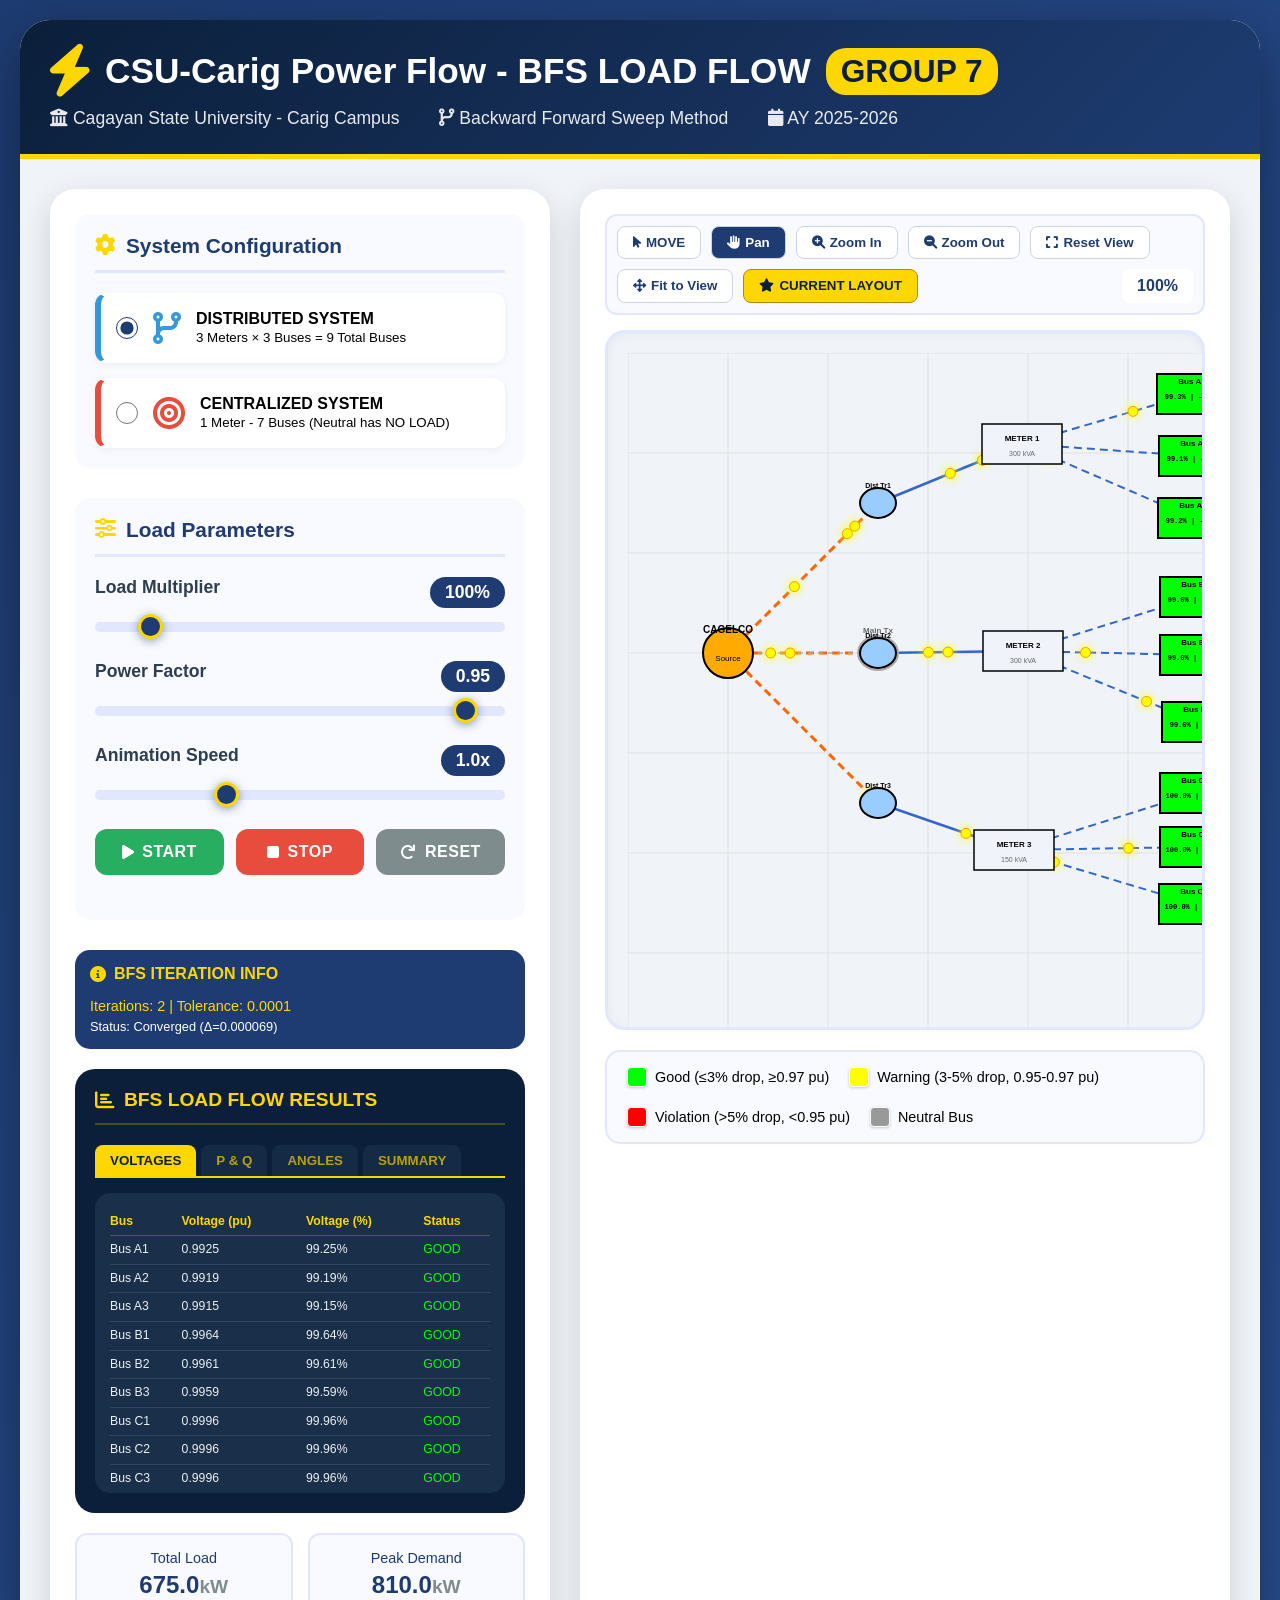
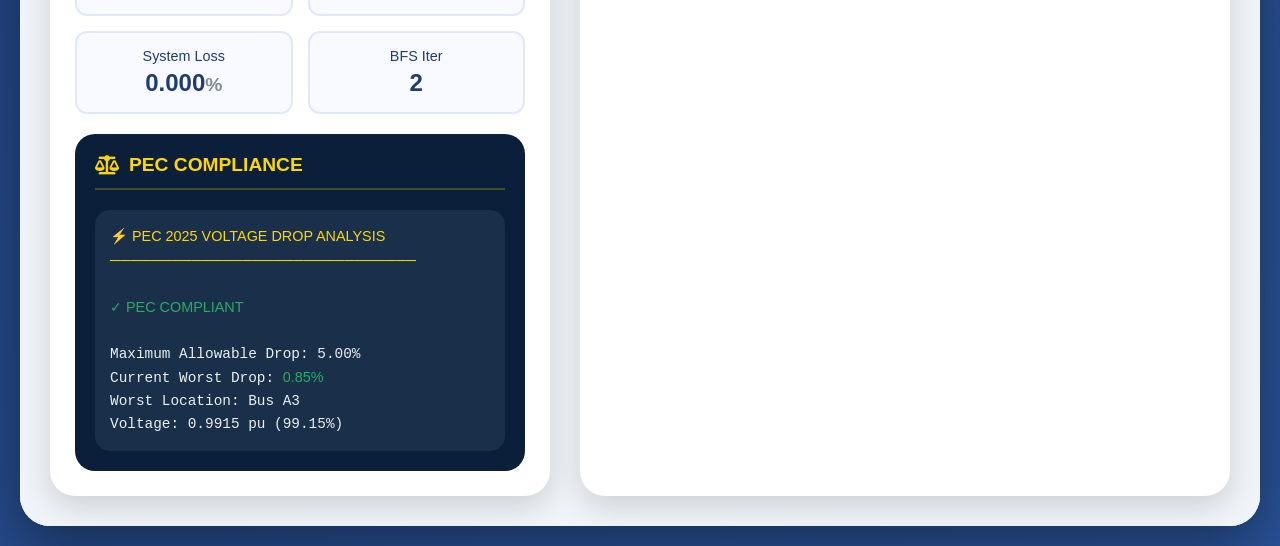
==== index.html @ 1db59799 "ssssss" ====
<!DOCTYPE html>
<html lang="en">
<head>
    <meta charset="UTF-8">
    <meta name="viewport" content="width=device-width, initial-scale=1.0">
    <title>CSU-Carig Power Flow - BFS LOAD FLOW</title>
    <style>
        * {
            margin: 0;
            padding: 0;
            box-sizing: border-box;
            font-family: 'Segoe UI', Tahoma, Geneva, Verdana, sans-serif;
        }

        body {
            background: linear-gradient(135deg, #1e3c72 0%, #2a5298 100%);
            min-height: 100vh;
            padding: 20px;
        }

        .container {
            max-width: 100%;
            margin: 0 auto;
            background: rgba(255, 255, 255, 0.98);
            border-radius: 30px;
            box-shadow: 0 20px 60px rgba(0, 0, 0, 0.4);
            overflow: hidden;
        }

        .header {
            background: linear-gradient(135deg, #0b1f3a, #1e3c72);
            color: white;
            padding: 25px 30px;
            border-bottom: 5px solid #ffd700;
        }

        .header h1 {
            font-size: 2.2em;
            margin-bottom: 10px;
            display: flex;
            align-items: center;
            gap: 15px;
        }

        .header h1 i {
            color: #ffd700;
            font-size: 1.5em;
        }

        .header .subtitle {
            font-size: 1.1em;
            opacity: 0.9;
            display: flex;
            gap: 40px;
            flex-wrap: wrap;
        }

        .badge {
            background: #ffd700;
            color: #0b1f3a;
            padding: 5px 15px;
            border-radius: 20px;
            font-weight: bold;
            font-size: 0.9em;
        }

        .main-content {
            display: flex;
            padding: 30px;
            gap: 30px;
            background: #f0f4f8;
        }

        .left-panel {
            flex: 0 0 500px;
            background: white;
            border-radius: 25px;
            box-shadow: 0 10px 30px rgba(0, 0, 0, 0.15);
            padding: 25px;
            height: fit-content;
        }

        .control-section {
            margin-bottom: 30px;
            background: #f8faff;
            border-radius: 15px;
            padding: 20px;
        }

        .control-section h3 {
            color: #1e3c72;
            margin-bottom: 20px;
            font-size: 1.3em;
            display: flex;
            align-items: center;
            gap: 10px;
            border-bottom: 3px solid #e0e7ff;
            padding-bottom: 12px;
        }

        .control-section h3 i {
            color: #ffd700;
        }

        .radio-group {
            display: flex;
            flex-direction: column;
            gap: 15px;
        }

        .radio-option {
            display: flex;
            align-items: center;
            gap: 15px;
            padding: 15px;
            background: white;
            border-radius: 12px;
            cursor: pointer;
            transition: all 0.3s;
            border: 2px solid transparent;
            box-shadow: 0 2px 8px rgba(0,0,0,0.05);
        }

        .radio-option:hover {
            transform: translateX(8px);
            box-shadow: 0 5px 15px rgba(0,0,0,0.1);
        }

        .radio-option.distributed {
            border-left: 6px solid #3498db;
        }

        .radio-option.centralized {
            border-left: 6px solid #e74c3c;
        }

        .radio-option input[type="radio"] {
            width: 22px;
            height: 22px;
            accent-color: #1e3c72;
        }

        .slider-group {
            margin-bottom: 25px;
        }

        .slider-label {
            display: flex;
            justify-content: space-between;
            margin-bottom: 10px;
            color: #2c3e50;
            font-weight: 600;
            font-size: 1.1em;
        }

        .slider {
            width: 100%;
            height: 10px;
            border-radius: 5px;
            background: #e0e7ff;
            outline: none;
            -webkit-appearance: none;
        }

        .slider::-webkit-slider-thumb {
            -webkit-appearance: none;
            width: 25px;
            height: 25px;
            border-radius: 50%;
            background: #1e3c72;
            cursor: pointer;
            box-shadow: 0 2px 10px rgba(30, 60, 114, 0.5);
            transition: all 0.2s;
            border: 3px solid #ffd700;
        }

        .slider::-webkit-slider-thumb:hover {
            transform: scale(1.2);
            background: #2a5298;
        }

        .value-badge {
            background: #1e3c72;
            color: white;
            padding: 5px 15px;
            border-radius: 25px;
            font-size: 1em;
            font-weight: bold;
        }

        .button-grid {
            display: grid;
            grid-template-columns: repeat(3, 1fr);
            gap: 12px;
            margin: 25px 0;
        }

        .btn {
            padding: 14px;
            border: none;
            border-radius: 12px;
            font-weight: 700;
            cursor: pointer;
            transition: all 0.3s;
            display: flex;
            align-items: center;
            justify-content: center;
            gap: 8px;
            font-size: 1em;
            letter-spacing: 0.5px;
        }

        .btn-start {
            background: #27ae60;
            color: white;
        }

        .btn-start:hover {
            background: #2ecc71;
            transform: translateY(-3px);
            box-shadow: 0 10px 20px rgba(39, 174, 96, 0.4);
        }

        .btn-stop {
            background: #e74c3c;
            color: white;
        }

        .btn-stop:hover {
            background: #c0392b;
            transform: translateY(-3px);
            box-shadow: 0 10px 20px rgba(231, 76, 60, 0.4);
        }

        .btn-reset {
            background: #7f8c8d;
            color: white;
        }

        .btn-reset:hover {
            background: #95a5a6;
            transform: translateY(-3px);
        }

        .config-section {
            background: #1e3c72;
            border-radius: 15px;
            padding: 15px;
            margin-top: 20px;
            color: white;
        }

        .config-section h4 {
            color: #ffd700;
            margin-bottom: 15px;
            display: flex;
            align-items: center;
            gap: 8px;
        }

        .config-buttons {
            display: grid;
            grid-template-columns: 1fr 1fr;
            gap: 10px;
            margin-bottom: 15px;
        }

        .config-btn {
            background: #2a5298;
            color: white;
            border: none;
            padding: 10px;
            border-radius: 8px;
            cursor: pointer;
            font-weight: 600;
            transition: all 0.2s;
            border: 1px solid #ffd700;
        }

        .config-btn:hover {
            background: #ffd700;
            color: #1e3c72;
        }

        .config-export {
            background: #0b1f3a;
            border-radius: 8px;
            padding: 12px;
            margin-top: 10px;
        }

        .config-export textarea {
            width: 100%;
            height: 120px;
            background: #1a2f4a;
            color: #ffd700;
            border: 1px solid #ffd700;
            border-radius: 5px;
            padding: 10px;
            font-family: monospace;
            font-size: 12px;
            resize: vertical;
            margin-bottom: 10px;
        }

        .canvas-toolbar {
            display: flex;
            gap: 10px;
            margin-bottom: 15px;
            padding: 10px;
            background: #f8faff;
            border-radius: 12px;
            border: 2px solid #e0e7ff;
            flex-wrap: wrap;
        }

        .canvas-btn {
            padding: 8px 15px;
            border: none;
            border-radius: 8px;
            background: white;
            color: #1e3c72;
            font-weight: 600;
            cursor: pointer;
            transition: all 0.2s;
            border: 1px solid #cbd5e0;
            display: flex;
            align-items: center;
            gap: 5px;
        }

        .canvas-btn:hover {
            background: #1e3c72;
            color: white;
        }

        .canvas-btn.active {
            background: #1e3c72;
            color: white;
        }

        .canvas-btn.special {
            background: #ffd700;
            color: #0b1f3a;
            border-color: #b8860b;
        }

        .canvas-btn.special:hover {
            background: #ffed4a;
        }

        .zoom-level {
            margin-left: auto;
            padding: 8px 15px;
            background: white;
            border-radius: 8px;
            font-weight: 600;
            color: #1e3c72;
        }

        .data-panel {
            background: #0b1f3a;
            border-radius: 20px;
            padding: 20px;
            color: #ecf0f1;
            margin-top: 20px;
        }

        .data-panel h4 {
            color: #ffd700;
            margin-bottom: 20px;
            font-size: 1.2em;
            display: flex;
            align-items: center;
            gap: 10px;
            border-bottom: 2px solid #ffd70040;
            padding-bottom: 12px;
        }

        .data-content {
            font-family: 'Courier New', monospace;
            font-size: 0.9em;
            line-height: 1.6;
            background: #1a2f4a;
            padding: 15px;
            border-radius: 15px;
            max-height: 300px;
            overflow-y: auto;
        }

        .data-content::-webkit-scrollbar {
            width: 8px;
        }

        .data-content::-webkit-scrollbar-track {
            background: #1a2f4a;
        }

        .data-content::-webkit-scrollbar-thumb {
            background: #ffd700;
            border-radius: 4px;
        }

        .load-flow-table {
            width: 100%;
            border-collapse: collapse;
            font-size: 0.85em;
        }

        .load-flow-table th {
            color: #ffd700;
            text-align: left;
            padding: 4px 0;
            border-bottom: 1px solid #ffd70040;
        }

        .load-flow-table td {
            padding: 4px 0;
            border-bottom: 1px solid #334466;
        }

        .load-flow-table tr:last-child td {
            border-bottom: none;
        }

        .good { color: #00ff00; }
        .warning { color: #ffff00; }
        .violation { color: #ff0000; }
        .neutral { color: #999999; }

        .metrics-grid {
            display: grid;
            grid-template-columns: repeat(2, 1fr);
            gap: 15px;
            margin: 20px 0;
        }

        .metric-card {
            background: #f8faff;
            border-radius: 12px;
            padding: 15px;
            text-align: center;
            border: 2px solid #e0e7ff;
        }

        .metric-card .label {
            color: #1e3c72;
            font-size: 0.9em;
            margin-bottom: 5px;
        }

        .metric-card .value {
            font-size: 1.5em;
            font-weight: bold;
            color: #1e3c72;
        }

        .metric-card .unit {
            font-size: 0.8em;
            color: #7f8c8d;
        }

        .right-panel {
            flex: 1;
            min-width: 0;
            background: white;
            border-radius: 25px;
            box-shadow: 0 10px 30px rgba(0, 0, 0, 0.15);
            padding: 25px;
            display: flex;
            flex-direction: column;
        }

        .canvas-container {
            background: #f0f4f8;
            border-radius: 20px;
            padding: 20px;
            position: relative;
            overflow: auto;
            height: 700px;
            width: 100%;
            border: 3px solid #e0e7ff;
            box-shadow: inset 0 2px 10px rgba(0,0,0,0.05);
            cursor: grab;
        }

        .canvas-container:active {
            cursor: grabbing;
        }

        #powerCanvas {
            display: block;
            background: #f0f4f8;
            width: 2500px;
            height: 1800px;
            max-width: none;
            transform-origin: 0 0;
        }

        .legend {
            display: flex;
            gap: 20px;
            margin-top: 20px;
            padding: 15px 20px;
            background: #f8faff;
            border-radius: 15px;
            flex-wrap: wrap;
            border: 2px solid #e0e7ff;
            font-size: 0.9em;
        }

        .legend-item {
            display: flex;
            align-items: center;
            gap: 8px;
        }

        .color-box {
            width: 20px;
            height: 20px;
            border-radius: 4px;
            border: 1px solid white;
            box-shadow: 0 1px 3px rgba(0,0,0,0.2);
        }

        .color-box.green { background: #00ff00; }
        .color-box.yellow { background: #ffff00; }
        .color-box.orange { background: #ff8000; }
        .color-box.red { background: #ff0000; }
        .color-box.gray { background: #999999; }

        .tab-container {
            display: flex;
            gap: 5px;
            margin-bottom: 15px;
            border-bottom: 2px solid #ffd700;
        }

        .tab {
            padding: 8px 15px;
            background: #1a2f4a;
            color: #ffd700;
            border: none;
            border-radius: 8px 8px 0 0;
            cursor: pointer;
            font-weight: 600;
            opacity: 0.7;
        }

        .tab.active {
            opacity: 1;
            background: #ffd700;
            color: #0b1f3a;
        }

        .tab-content {
            display: none;
        }

        .tab-content.active {
            display: block;
        }
    </style>
    <link rel="stylesheet" href="https://cdnjs.cloudflare.com/ajax/libs/font-awesome/6.0.0/css/all.min.css">
</head>
<body>
    <div class="container">
        <div class="header">
            <h1>
                <i class="fas fa-bolt"></i>
                CSU-Carig Power Flow - BFS LOAD FLOW
                <span class="badge">GROUP 7</span>
            </h1>
            <div class="subtitle">
                <span><i class="fas fa-university"></i> Cagayan State University - Carig Campus</span>
                <span><i class="fas fa-code-branch"></i> Backward Forward Sweep Method</span>
                <span><i class="fas fa-calendar"></i> AY 2025-2026</span>
            </div>
        </div>

        <div class="main-content">
            <!-- Left Panel -->
            <div class="left-panel">
                <div class="control-section">
                    <h3><i class="fas fa-cog"></i> System Configuration</h3>
                    <div class="radio-group">
                        <label class="radio-option distributed">
                            <input type="radio" name="system" value="distributed" checked onchange="changeSystem('distributed')">
                            <i class="fas fa-code-branch fa-2x" style="color: #3498db;"></i>
                            <div>
                                <strong>DISTRIBUTED SYSTEM</strong><br>
                                <small>3 Meters × 3 Buses = 9 Total Buses</small>
                            </div>
                        </label>
                        <label class="radio-option centralized">
                            <input type="radio" name="system" value="centralized" onchange="changeSystem('centralized')">
                            <i class="fas fa-bullseye fa-2x" style="color: #e74c3c;"></i>
                            <div>
                                <strong>CENTRALIZED SYSTEM</strong><br>
                                <small>1 Meter - 7 Buses (Neutral has NO LOAD)</small>
                            </div>
                        </label>
                    </div>
                </div>

                <div class="control-section">
                    <h3><i class="fas fa-sliders-h"></i> Load Parameters</h3>
                    
                    <div class="slider-group">
                        <div class="slider-label">
                            <span>Load Multiplier</span>
                            <span class="value-badge" id="loadValue">100%</span>
                        </div>
                        <input type="range" class="slider" id="loadSlider" min="0.5" max="5.0" step="0.1" value="1.0" oninput="updateLoad(this.value)">
                    </div>

                    <div class="slider-group">
                        <div class="slider-label">
                            <span>Power Factor</span>
                            <span class="value-badge" id="pfValue">0.95</span>
                        </div>
                        <input type="range" class="slider" id="pfSlider" min="0.3" max="1.0" step="0.01" value="0.95" oninput="updatePF(this.value)">
                    </div>

                    <div class="slider-group">
                        <div class="slider-label">
                            <span>Animation Speed</span>
                            <span class="value-badge" id="speedValue">1.0x</span>
                        </div>
                        <input type="range" class="slider" id="speedSlider" min="0.1" max="3.0" step="0.1" value="1.0" oninput="updateSpeed(this.value)">
                    </div>

                    <div class="button-grid">
                        <button class="btn btn-start" onclick="startAnimation()">
                            <i class="fas fa-play"></i> START
                        </button>
                        <button class="btn btn-stop" onclick="stopAnimation()">
                            <i class="fas fa-stop"></i> STOP
                        </button>
                        <button class="btn btn-reset" onclick="resetSimulation()">
                            <i class="fas fa-redo"></i> RESET
                        </button>
                    </div>
                </div>

                <!-- BFS Info Panel -->
                <div class="config-section">
                    <h4><i class="fas fa-info-circle"></i> BFS ITERATION INFO</h4>
                    <div id="bfsInfo" style="font-size: 0.9em; color: #ffd700;">
                        Iterations: 0 | Tolerance: 0.0001
                    </div>
                    <div id="bfsStatus" style="margin-top: 5px; font-size: 0.8em;">
                        Status: Ready
                    </div>
                </div>

                <!-- Load Flow Results Tabs -->
                <div class="data-panel">
                    <h4><i class="fas fa-chart-bar"></i> BFS LOAD FLOW RESULTS</h4>
                    
                    <div class="tab-container">
                        <button class="tab active" onclick="switchTab('voltages')">VOLTAGES</button>
                        <button class="tab" onclick="switchTab('power')">P & Q</button>
                        <button class="tab" onclick="switchTab('angles')">ANGLES</button>
                        <button class="tab" onclick="switchTab('summary')">SUMMARY</button>
                    </div>
                    
                    <div id="voltages-tab" class="tab-content active">
                        <div class="data-content" id="voltageDisplay">
                            Computing voltages...
                        </div>
                    </div>
                    
                    <div id="power-tab" class="tab-content">
                        <div class="data-content" id="powerDisplay">
                            Computing power flow...
                        </div>
                    </div>
                    
                    <div id="angles-tab" class="tab-content">
                        <div class="data-content" id="angleDisplay">
                            Computing voltage angles...
                        </div>
                    </div>
                    
                    <div id="summary-tab" class="tab-content">
                        <div class="data-content" id="summaryDisplay">
                            Computing summary...
                        </div>
                    </div>
                </div>

                <!-- System Metrics -->
                <div class="metrics-grid" id="loadMetrics">
                    <!-- Populated by JavaScript -->
                </div>

                <!-- PEC Compliance -->
                <div class="data-panel">
                    <h4><i class="fas fa-balance-scale"></i> PEC COMPLIANCE</h4>
                    <div class="data-content" id="complianceDisplay">
                        Calculating compliance...
                    </div>
                </div>
            </div>

            <!-- Right Panel -->
            <div class="right-panel">
                <div class="canvas-toolbar">
                    <button class="canvas-btn" onclick="setMode('select')" id="modeSelect">
                        <i class="fas fa-mouse-pointer"></i> MOVE
                    </button>
                    <button class="canvas-btn" onclick="setMode('pan')" id="modePan">
                        <i class="fas fa-hand-paper"></i> Pan
                    </button>
                    <button class="canvas-btn" onclick="zoomIn()">
                        <i class="fas fa-search-plus"></i> Zoom In
                    </button>
                    <button class="canvas-btn" onclick="zoomOut()">
                        <i class="fas fa-search-minus"></i> Zoom Out
                    </button>
                    <button class="canvas-btn" onclick="resetView()">
                        <i class="fas fa-expand"></i> Reset View
                    </button>
                    <button class="canvas-btn" onclick="fitToView()">
                        <i class="fas fa-arrows-alt"></i> Fit to View
                    </button>
                    <button class="canvas-btn special" onclick="loadYourLayout()">
                        <i class="fas fa-star"></i> CURRENT LAYOUT
                    </button>
                    <span class="zoom-level" id="zoomLevel">100%</span>
                </div>
                <div class="canvas-container" id="canvasContainer">
                    <canvas id="powerCanvas" width="2500" height="1800"></canvas>
                </div>

                <!-- Legend -->
                <div class="legend">
                    <div class="legend-item"><div class="color-box green"></div><span>Good (≤3% drop, ≥0.97 pu)</span></div>
                    <div class="legend-item"><div class="color-box yellow"></div><span>Warning (3-5% drop, 0.95-0.97 pu)</span></div>
                    <div class="legend-item"><div class="color-box red"></div><span>Violation (>5% drop, <0.95 pu)</span></div>
                    <div class="legend-item"><div class="color-box gray"></div><span>Neutral Bus</span></div>
                </div>
            </div>
        </div>
    </div>

    <script>
        // System state
        let systemType = 'distributed';
        let animationRunning = true;
        let loadMultiplier = 1.0;
        let powerFactor = 0.95;
        let animationSpeed = 1.0;
        let animationFrame;
        
        const transformerPF = 0.9;
        const Vbase = 230; // nominal voltage in volts
        const Sbase = 25000; // 25kVA base
        const BFS_TOLERANCE = 0.0001;
        const BFS_MAX_ITER = 50;

        // Bus names
        const distBusNames = ["Bus A1", "Bus A2", "Bus A3", "Bus B1", "Bus B2", "Bus B3", "Bus C1", "Bus C2", "Bus C3"];
        const centBusNames = ["Bus 1", "Bus 2", "Bus 3", "Bus 4", "Bus 5", "Bus 6", "Bus 7 (NEUTRAL)"];

        // Bus kVA ratings
        const distBuses = [
            { name: "Bus A1", kva: 100 }, { name: "Bus A2", kva: 100 }, { name: "Bus A3", kva: 100 },
            { name: "Bus B1", kva: 100 }, { name: "Bus B2", kva: 100 }, { name: "Bus B3", kva: 100 },
            { name: "Bus C1", kva: 50 }, { name: "Bus C2", kva: 50 }, { name: "Bus C3", kva: 50 }
        ];

        const centBuses = [
            { name: "Bus 1", kva: 150 }, { name: "Bus 2", kva: 150 }, { name: "Bus 3", kva: 150 },
            { name: "Bus 4", kva: 100 }, { name: "Bus 5", kva: 100 }, { name: "Bus 6", kva: 50 },
            { name: "Bus 7 (Neutral)", kva: 0 }
        ];

        let Pbase = [];
        let Qbase = [];

        // Line impedance data
        const lineData = {
            distributed: {
                meter1: { r: 0.0114, x: 0.0473 },
                meter2: { r: 0.0055, x: 0.0226 },
                meter3: { r: 0.0011, x: 0.0046 }
            },
            centralized: {
                main: { r: 0.0158, x: 0.0656 }
            }
        };

        // Load flow results storage
        let loadFlowResults = {
            voltages: [],
            angles: [],
            P: [],
            Q: [],
            branchP: [],
            branchQ: [],
            branchCurrents: [],
            branchLossesP: [],
            branchLossesQ: [],
            totalP: 0,
            totalQ: 0,
            totalPLoss: 0,
            totalQLoss: 0,
            iterations: 0,
            maxDeviation: 0
        };

        // Network topology storage
        let networkBranches = [];
        let nodeChildren = {};

        function updatePbase() {
            if (systemType === 'distributed') {
                Pbase = distBuses.map(bus => bus.kva * transformerPF);
                Qbase = distBuses.map(bus => bus.kva * Math.sqrt(1 - transformerPF * transformerPF));
            } else {
                Pbase = centBuses.map(bus => bus.kva * transformerPF);
                Qbase = centBuses.map(bus => bus.kva * Math.sqrt(1 - transformerPF * transformerPF));
            }
        }
        updatePbase();

        // Fixed positions
        const sourcePos = { x: 100, y: 300 };
        const mainTxPos = { x: 250, y: 300 };

        // Layout positions
        const yourDistBusPositions = [
            { x: 564, y: 41 }, { x: 565, y: 165 }, { x: 566, y: 103 },
            { x: 567, y: 244 }, { x: 567, y: 302 }, { x: 569, y: 369 },
            { x: 567, y: 440 }, { x: 567, y: 494 }, { x: 566, y: 551 }
        ];

        const yourDistMeterPos = {
            'METER 1 (300 kVA)': { x: 394, y: 91 },
            'METER 2 (300 kVA)': { x: 395, y: 298 },
            'METER 3 (150 kVA)': { x: 386, y: 497 }
        };

        const yourDistTxPos = [
            { x: 250, y: 150 }, { x: 250, y: 300 }, { x: 250, y: 450 }
        ];

        const yourCentBusPositions = [
            { x: 606, y: 113 }, { x: 604, y: 173 }, { x: 601, y: 237 },
            { x: 601, y: 298 }, { x: 601, y: 365 }, { x: 606, y: 433 },
            { x: 606, y: 501 }
        ];

        const yourCentMeterPos = {
            'Catgelo 1 → (Met) 750 kVA': { x: 374, y: 296 }
        };

        // Variables
        let busPositions = [];
        let meterPos = {};
        let distTxPos = [];
        let particles = [];
        let busVoltages = [];

        // Canvas interaction variables
        let scale = 1.0;
        let offsetX = 0;
        let offsetY = 0;
        let isDragging = false;
        let lastX, lastY;
        let mode = 'pan';
        let selectedElement = null;
        let selectedType = null;
        let selectedIndex = null;
        let selectedName = null;
        let dragOffsetX, dragOffsetY;

        // ===========================================
        // NETWORK TOPOLOGY FUNCTIONS
        // ===========================================
        function buildNetworkTopology() {
            const branches = [];
            const children = {};
            
            if (systemType === 'distributed') {
                // Source node (0) to meters (1,2,3)
                branches.push({ from: 0, to: 1, r: lineData.distributed.meter1.r, x: lineData.distributed.meter1.x, name: 'Src-M1' });
                branches.push({ from: 0, to: 2, r: lineData.distributed.meter2.r, x: lineData.distributed.meter2.x, name: 'Src-M2' });
                branches.push({ from: 0, to: 3, r: lineData.distributed.meter3.r, x: lineData.distributed.meter3.x, name: 'Src-M3' });
                
                // Meter 1 to its buses (4,5,6) - Bus A1, A2, A3
                branches.push({ from: 1, to: 4, r: lineData.distributed.meter1.r * 0.5, x: lineData.distributed.meter1.x * 0.5, name: 'M1-A1' });
                branches.push({ from: 1, to: 5, r: lineData.distributed.meter1.r * 0.8, x: lineData.distributed.meter1.x * 0.8, name: 'M1-A2' });
                branches.push({ from: 1, to: 6, r: lineData.distributed.meter1.r * 1.0, x: lineData.distributed.meter1.x * 1.0, name: 'M1-A3' });
                
                // Meter 2 to its buses (7,8,9) - Bus B1, B2, B3
                branches.push({ from: 2, to: 7, r: lineData.distributed.meter2.r * 0.5, x: lineData.distributed.meter2.x * 0.5, name: 'M2-B1' });
                branches.push({ from: 2, to: 8, r: lineData.distributed.meter2.r * 0.8, x: lineData.distributed.meter2.x * 0.8, name: 'M2-B2' });
                branches.push({ from: 2, to: 9, r: lineData.distributed.meter2.r * 1.0, x: lineData.distributed.meter2.x * 1.0, name: 'M2-B3' });
                
                // Meter 3 to its buses (10,11,12) - Bus C1, C2, C3
                branches.push({ from: 3, to: 10, r: lineData.distributed.meter3.r * 0.5, x: lineData.distributed.meter3.x * 0.5, name: 'M3-C1' });
                branches.push({ from: 3, to: 11, r: lineData.distributed.meter3.r * 0.8, x: lineData.distributed.meter3.x * 0.8, name: 'M3-C2' });
                branches.push({ from: 3, to: 12, r: lineData.distributed.meter3.r * 1.0, x: lineData.distributed.meter3.x * 1.0, name: 'M3-C3' });
                
                // Build children map
                branches.forEach(b => {
                    if (!children[b.from]) children[b.from] = [];
                    children[b.from].push(b);
                });
                
            } else {
                // CENTRALIZED - radial line from source (0) to bus 1 to bus 2 ... to bus 6
                // Bus indices: 0=source, 1=Bus1, 2=Bus2, 3=Bus3, 4=Bus4, 5=Bus5, 6=Bus6, 7=Neutral
                branches.push({ from: 0, to: 1, r: lineData.centralized.main.r * 0.2, x: lineData.centralized.main.x * 0.2, name: 'Src-Bus1' });
                branches.push({ from: 1, to: 2, r: lineData.centralized.main.r * 0.2, x: lineData.centralized.main.x * 0.2, name: 'Bus1-Bus2' });
                branches.push({ from: 2, to: 3, r: lineData.centralized.main.r * 0.2, x: lineData.centralized.main.x * 0.2, name: 'Bus2-Bus3' });
                branches.push({ from: 3, to: 4, r: lineData.centralized.main.r * 0.15, x: lineData.centralized.main.x * 0.15, name: 'Bus3-Bus4' });
                branches.push({ from: 4, to: 5, r: lineData.centralized.main.r * 0.15, x: lineData.centralized.main.x * 0.15, name: 'Bus4-Bus5' });
                branches.push({ from: 5, to: 6, r: lineData.centralized.main.r * 0.1, x: lineData.centralized.main.x * 0.1, name: 'Bus5-Bus6' });
                
                // Neutral bus (no load, just for display)
                branches.push({ from: 0, to: 7, r: 0.001, x: 0.001, name: 'Src-Neutral' });
                
                // Build children map
                branches.forEach(b => {
                    if (!children[b.from]) children[b.from] = [];
                    children[b.from].push(b);
                });
            }
            
            return { branches, children };
        }

        // ===========================================
        // BACKWARD FORWARD SWEEP METHOD
        // Based on paper: ICAET2017124
        // ===========================================
      function backwardForwardSweep() {
    
    
    const topology = buildNetworkTopology();
    networkBranches = topology.branches;
    nodeChildren = topology.children;
    
    const busCount = systemType === 'distributed' ? 13 : 8;
    const loadBusCount = systemType === 'distributed' ? 9 : 7;
    
    // FIX 1: Better initial voltages
    let V = new Array(busCount).fill(1.0);
    let V_prev = [...V];
    let I = new Array(networkBranches.length).fill(0);
    let P_loss = new Array(networkBranches.length).fill(0);
    let Q_loss = new Array(networkBranches.length).fill(0);
    
    let iteration = 0;
    let maxDeviation = 1.0;
    
    while (maxDeviation > BFS_TOLERANCE && iteration < BFS_MAX_ITER) {
        iteration++;
        
        // Calculate load currents
        const loadCurrents = new Array(busCount).fill(0);
        
        for (let i = 0; i < busCount; i++) {
            let isLoadBus = false;
            let loadIndex = -1;
            
            if (systemType === 'distributed') {
                if (i >= 4 && i <= 12) {
                    isLoadBus = true;
                    loadIndex = i - 4;
                }
            } else {
                if (i >= 1 && i <= 6) {
                    isLoadBus = true;
                    loadIndex = i - 1;
                }
            }
            
            if (isLoadBus && loadIndex !== -1) {
                const P = Pbase[loadIndex] * loadMultiplier;
                const Q = Qbase[loadIndex] * loadMultiplier * (powerFactor / 0.95);
                
                // FIX 2: Current calculation with voltage
                const S_mag = Math.sqrt(P*P + Q*Q) / 1000; // Convert to MVA
                loadCurrents[i] = S_mag / V[i]; // Current in per unit
            }
        }
        
        // BACKWARD SWEEP
        for (let j = 0; j < networkBranches.length; j++) {
            const branch = networkBranches[j];
            I[j] = loadCurrents[branch.to];
        }
        
        const visited = new Array(busCount).fill(false);
        
        function backwardSweep(node) {
            if (visited[node]) return 0;
            visited[node] = true;
            
            let totalCurrent = loadCurrents[node];
            
            if (nodeChildren[node]) {
                for (let childBranch of nodeChildren[node]) {
                    const childIndex = networkBranches.indexOf(childBranch);
                    if (childIndex !== -1) {
                        const childCurrent = backwardSweep(childBranch.to);
                        I[childIndex] = childCurrent;
                        totalCurrent += childCurrent;
                    }
                }
            }
            
            return totalCurrent;
        }
        
        visited.fill(false);
        if (nodeChildren[0]) {
            for (let childBranch of nodeChildren[0]) {
                const childIndex = networkBranches.indexOf(childBranch);
                if (childIndex !== -1) {
                    I[childIndex] = backwardSweep(childBranch.to);
                }
            }
        }
        
        // FORWARD SWEEP - FIXED SCALING
        V[0] = 1.0;
        
        const queue = [0];
        const forwardVisited = new Array(busCount).fill(false);
        forwardVisited[0] = true;
        
        while (queue.length > 0) {
            const currentNode = queue.shift();
            
            if (nodeChildren[currentNode]) {
                for (let childBranch of nodeChildren[currentNode]) {
                    const childNode = childBranch.to;
                    if (!forwardVisited[childNode]) {
                        const branchIndex = networkBranches.indexOf(childBranch);
                        if (branchIndex !== -1) {
                            // FIX 3: Correct voltage drop formula
                            const Z_mag = Math.sqrt(childBranch.r*childBranch.r + childBranch.x*childBranch.x);
                            // ΔV = I * Z (in per unit)
                            const voltageDrop = I[branchIndex] * Z_mag / Vbase * 100; // Scale correctly
                            V[childNode] = V[currentNode] - voltageDrop;
                            
                            // FIX 4: Correct loss calculation (in kW)
                            P_loss[branchIndex] = I[branchIndex] * I[branchIndex] * childBranch.r * Vbase / 1000;
                            Q_loss[branchIndex] = I[branchIndex] * I[branchIndex] * childBranch.x * Vbase / 1000;
                        }
                        
                        forwardVisited[childNode] = true;
                        queue.push(childNode);
                    }
                }
            }
        }
        
        // Check convergence
        maxDeviation = 0;
        for (let i = 0; i < busCount; i++) {
            const deviation = Math.abs(V[i] - V_prev[i]);
            if (deviation > maxDeviation) maxDeviation = deviation;
        }
        
        V_prev = [...V];
        
        if (iteration % 10 === 0) {
            console.log(`BFS Iter ${iteration}: Max deviation = ${maxDeviation.toFixed(6)}`);
        }
    }
    
    // AFTER CONVERGENCE - Update BFS Info Panel

    
    // UPDATE THE DISPLAY PANEL
    document.getElementById('bfsInfo').innerHTML = `Iterations: ${iteration} | Tolerance: ${BFS_TOLERANCE}`;
    document.getElementById('bfsStatus').innerHTML = `Status: Converged (Δ=${maxDeviation.toFixed(6)})`;

    
    // Prepare results
    const results = {
        voltages: [],
        angles: [],
        P: [],
        Q: [],
        branchP: [],
        branchQ: [],
        branchCurrents: I,
        branchLossesP: P_loss,
        branchLossesQ: Q_loss,
        totalP: 0,
        totalQ: 0,
        totalPLoss: 0,
        totalQLoss: 0,
        iterations: iteration,
        maxDeviation: maxDeviation
    };
    
    if (systemType === 'distributed') {
    for (let i = 0; i < 9; i++) {
        const busIdx = i + 4;
        // REMOVED CLAMPING - using actual BFS voltage
        results.voltages[i] = V[busIdx];
        
        const drop = 1.0 - results.voltages[i];
        results.angles[i] = -drop * 20;
        
        results.P[i] = Pbase[i] * loadMultiplier;
        results.Q[i] = Qbase[i] * loadMultiplier * (powerFactor / 0.95);
        
        results.totalP += results.P[i];
        results.totalQ += results.Q[i];
    }
} else {
    for (let i = 0; i < 6; i++) {
        const busIdx = i + 1;
        // REMOVED CLAMPING - using actual BFS voltage
        results.voltages[i] = V[busIdx];
        
        const drop = 1.0 - results.voltages[i];
        results.angles[i] = -drop * 30;
        
        results.P[i] = Pbase[i] * loadMultiplier;
        results.Q[i] = Qbase[i] * loadMultiplier * (powerFactor / 0.95);
        
        results.totalP += results.P[i];
        results.totalQ += results.Q[i];
    }
    results.voltages[6] = 0.01;
    results.angles[6] = 0;
    results.P[6] = 0;
    results.Q[6] = 0;
}
    
    // Sum losses
    for (let j = 0; j < networkBranches.length; j++) {
        results.totalPLoss += P_loss[j];
        results.totalQLoss += Q_loss[j];
    }
    
    return results;
}


        // Update all displays with load flow results
        function updateAllDisplays() {
            loadFlowResults = backwardForwardSweep();
            busVoltages = loadFlowResults.voltages;
            
            updateVoltageDisplay();
            updatePowerDisplay();
            updateAngleDisplay();
            updateSummaryDisplay();
            updateLoadMetrics();
            updateComplianceDisplay();
        }

        function updateVoltageDisplay() {
            const currentBusNames = systemType === 'distributed' ? distBusNames : centBusNames;
            let html = '<table class="load-flow-table">';
            html += '<tr><th>Bus</th><th>Voltage (pu)</th><th>Voltage (%)</th><th>Status</th></tr>';
            
            for (let i = 0; i < loadFlowResults.voltages.length; i++) {
                const v = loadFlowResults.voltages[i];
                const percent = (v * 100).toFixed(2);
                let status, statusClass;
                
                if (systemType === 'centralized' && i === 6) {
                    status = 'NEUTRAL';
                    statusClass = 'neutral';
                } else {
                    if (v >= 0.97) { status = 'GOOD'; statusClass = 'good'; }
                    else if (v >= 0.95) { status = 'WARNING'; statusClass = 'warning'; }
                    else { status = 'VIOLATION'; statusClass = 'violation'; }
                }
                
                html += `<tr>`;
                html += `<td>${currentBusNames[i]}</td>`;
                html += `<td>${v.toFixed(4)}</td>`;
                html += `<td>${percent}%</td>`;
                html += `<td class="${statusClass}">${status}</td>`;
                html += `</tr>`;
            }
            
            html += '</table>';
            document.getElementById('voltageDisplay').innerHTML = html;
        }

        function updatePowerDisplay() {
            const currentBusNames = systemType === 'distributed' ? distBusNames : centBusNames;
            let html = '<table class="load-flow-table">';
            html += '<tr><th>Bus</th><th>P (kW)</th><th>Q (kVAR)</th><th>S (kVA)</th><th>PF</th></tr>';
            
            for (let i = 0; i < loadFlowResults.P.length; i++) {
                if (systemType === 'centralized' && i === 6) {
                    html += `<tr><td>${currentBusNames[i]}</td><td colspan="4" class="neutral">NO LOAD</td></tr>`;
                } else {
                    const P = loadFlowResults.P[i].toFixed(2);
                    const Q = loadFlowResults.Q[i].toFixed(2);
                    const S = Math.sqrt(loadFlowResults.P[i]**2 + loadFlowResults.Q[i]**2).toFixed(2);
                    const PF = (loadFlowResults.P[i] / Math.sqrt(loadFlowResults.P[i]**2 + loadFlowResults.Q[i]**2)).toFixed(3);
                    
                    html += `<tr>`;
                    html += `<td>${currentBusNames[i]}</td>`;
                    html += `<td>${P}</td>`;
                    html += `<td>${Q}</td>`;
                    html += `<td>${S}</td>`;
                    html += `<td>${PF}</td>`;
                    html += `</tr>`;
                }
            }
            
            html += '</table>';
            
            // Add branch flows
            html += '<br><span style="color: #ffd700;">BRANCH LOSSES:</span><br>';
            html += '<table class="load-flow-table">';
            html += '<tr><th>Branch</th><th>P Loss (kW)</th><th>Q Loss (kVAR)</th></tr>';
            
            // Show only first few branches to avoid clutter
            const maxBranches = Math.min(6, loadFlowResults.branchLossesP.length);
            for (let j = 0; j < maxBranches; j++) {
                if (loadFlowResults.branchLossesP[j] > 0.0001) {
                    html += `<tr>`;
                    html += `<td>Branch ${j+1}</td>`;
                    html += `<td>${(loadFlowResults.branchLossesP[j] * 1000).toFixed(2)}</td>`;
                    html += `<td>${(loadFlowResults.branchLossesQ[j] * 1000).toFixed(2)}</td>`;
                    html += `</tr>`;
                }
            }
            
            html += '</table>';
            
            document.getElementById('powerDisplay').innerHTML = html;
        }

        function updateAngleDisplay() {
            const currentBusNames = systemType === 'distributed' ? distBusNames : centBusNames;
            let html = '<table class="load-flow-table">';
            html += '<tr><th>Bus</th><th>Voltage Angle (°)</th><th>Relative to Source</th></tr>';
            
            for (let i = 0; i < loadFlowResults.angles.length; i++) {
                if (systemType === 'centralized' && i === 6) {
                    html += `<tr><td>${currentBusNames[i]}</td><td colspan="2" class="neutral">NEUTRAL</td></tr>`;
                } else {
                    const angle = loadFlowResults.angles[i].toFixed(2);
                    const absAngle = Math.abs(angle);
                    let indicator = '→';
                    if (angle < 0) indicator = '↘︎';
                    
                    html += `<tr>`;
                    html += `<td>${currentBusNames[i]}</td>`;
                    html += `<td>${angle}°</td>`;
                    html += `<td>${indicator} Lagging by ${absAngle}°</td>`;
                    html += `</tr>`;
                }
            }
            
            html += '</table>';
            
            // Add explanation
            html += '<br><span style="color: #ffd700;">Note:</span> Negative angles indicate lagging power factor (inductive loads)';
            
            document.getElementById('angleDisplay').innerHTML = html;
        }

        function updateSummaryDisplay() {
            const totalP = loadFlowResults.totalP.toFixed(2);
            const totalQ = loadFlowResults.totalQ.toFixed(2);
            const totalS = Math.sqrt(loadFlowResults.totalP**2 + loadFlowResults.totalQ**2).toFixed(2);
            const totalLossP = (loadFlowResults.totalPLoss * 1000).toFixed(2);
            const avgPF = (loadFlowResults.totalP / Math.sqrt(loadFlowResults.totalP**2 + loadFlowResults.totalQ**2)).toFixed(3);
            
            const voltages = loadFlowResults.voltages;
            const minV = Math.min(...voltages.filter((_, i) => !(systemType === 'centralized' && i === 6)));
            const maxV = Math.max(...voltages.filter((_, i) => !(systemType === 'centralized' && i === 6)));
            const avgV = (voltages.reduce((a, b) => a + b, 0) / 
                (systemType === 'centralized' ? 6 : 9)).toFixed(4);
            
            let html = `
                <span style="color: #ffd700;">📊 BFS LOAD FLOW SUMMARY</span><br>
                <span style="color: #ffd700;">────────────────</span><br><br>
                
                <span style="color: #3498db;">ITERATION INFO:</span><br>
                • Iterations: ${loadFlowResults.iterations}<br>
                • Max Deviation: ${loadFlowResults.maxDeviation.toFixed(6)}<br>
                • Tolerance: ${BFS_TOLERANCE}<br><br>
                
                <span style="color: #3498db;">TOTAL LOAD:</span><br>
                • Active Power (P): ${totalP} kW<br>
                • Reactive Power (Q): ${totalQ} kVAR<br>
                • Apparent Power (S): ${totalS} kVA<br>
                • Power Factor: ${avgPF}<br><br>
                
                <span style="color: #3498db;">VOLTAGE PROFILE:</span><br>
                • Minimum: ${minV.toFixed(4)} pu (${(minV*100).toFixed(2)}%)<br>
                • Maximum: ${maxV.toFixed(4)} pu (${(maxV*100).toFixed(2)}%)<br>
                • Average: ${avgV} pu (${(avgV*100).toFixed(2)}%)<br><br>
                
                <span style="color: #3498db;">SYSTEM LOSSES:</span><br>
                • Total P Loss: ${totalLossP} W<br>
                • Loss Percentage: ${((loadFlowResults.totalPLoss / loadFlowResults.totalP) * 100).toFixed(2)}%<br><br>
                
                <span style="color: #3498db;">SYSTEM CONFIGURATION:</span><br>
                • Type: ${systemType === 'distributed' ? 'DISTRIBUTED' : 'CENTRALIZED'}<br>
                • Buses: ${systemType === 'distributed' ? '9' : '7'}<br>
                • Branches: ${networkBranches.length}<br>
                • Load Multiplier: ${(loadMultiplier*100).toFixed(0)}%<br>
                • Power Factor: ${powerFactor.toFixed(2)}
            `;
            
            document.getElementById('summaryDisplay').innerHTML = html;
        }

        function updateLoadMetrics() {
    const totalP = loadFlowResults.totalP;
    
    // FIX: Calculate loss percentage correctly from BFS results
    const totalLossKW = loadFlowResults.totalPLoss; // Already in kW from BFS
    const totalLossPercent = totalP > 0 ? ((totalLossKW / totalP) * 100).toFixed(3) : "0.000";
    
    const metricsHtml = `
        <div class="metric-card">
            <div class="label">Total Load</div>
            <div class="value">${totalP.toFixed(1)}<span class="unit">kW</span></div>
        </div>
        <div class="metric-card">
            <div class="label">Peak Demand</div>
            <div class="value">${(totalP * 1.2).toFixed(1)}<span class="unit">kW</span></div>
        </div>
        <div class="metric-card">
            <div class="label">System Loss</div>
            <div class="value">${totalLossPercent}<span class="unit">%</span></div>
        </div>
        <div class="metric-card">
            <div class="label">BFS Iter</div>
            <div class="value">${loadFlowResults.iterations}</div>
        </div>
    `;
    
    document.getElementById('loadMetrics').innerHTML = metricsHtml;
}

        function updateComplianceDisplay() {
    const voltages = loadFlowResults.voltages;
    const currentBusNames = systemType === 'distributed' ? distBusNames : centBusNames;
    
    let voltagesToCheck = [...voltages];
    if (systemType === 'centralized') {
        voltagesToCheck = voltages.filter((_, index) => index !== 6);
    }
    
    const worstV = Math.min(...voltagesToCheck);
    const worstIdx = voltages.indexOf(worstV);
    const dropPercent = (1.0 - worstV) * 100;
    
    // FIX THESE THRESHOLDS:
    const isCompliant = worstV >= 0.95;  // 5% drop limit
    const isCritical = worstV >= 0.93 && worstV < 0.95;  // 5-7% drop
    const isViolation = worstV < 0.93;   // >7% drop
    
    let html = `
        <span style="color: #ffd700;">⚡ PEC 2025 VOLTAGE DROP ANALYSIS</span><br>
        <span style="color: #ffd700;">──────────────────────────────</span><br><br>
    `;
    
    if (isCompliant) {
        html += `<span style="color: #27ae60;">✓ PEC COMPLIANT</span><br>`;
    } else if (isCritical) {
        html += `<span style="color: #ff8000;">🟠 CRITICAL - Near Violation</span><br>`;
    } else {
        html += `<span style="color: #e74c3c;">❌ PEC VIOLATION</span><br>`;
    }
    
    html += `<br>Maximum Allowable Drop: 5.00%<br>`;
    html += `Current Worst Drop: <span style="color: ${
        worstV >= 0.95 ? '#27ae60' : (worstV >= 0.93 ? '#ff8000' : '#e74c3c')
    };">${dropPercent.toFixed(2)}%</span><br>`;
    html += `Worst Location: ${currentBusNames[worstIdx]}<br>`;
    html += `Voltage: ${worstV.toFixed(4)} pu (${(worstV*100).toFixed(2)}%)<br>`;
    
    document.getElementById('complianceDisplay').innerHTML = html;
}

        // Tab switching
        function switchTab(tabName) {
            // Update tab buttons
            document.querySelectorAll('.tab').forEach(tab => tab.classList.remove('active'));
            event.target.classList.add('active');
            
            // Update tab content
            document.querySelectorAll('.tab-content').forEach(content => content.classList.remove('active'));
            document.getElementById(tabName + '-tab').classList.add('active');
        }

        // Canvas drawing functions
        function getVoltageColor(voltage, isNeutral = false) {
            if (isNeutral) return '#999999';           // GRAY
            if (voltage >= 0.97) return '#00ff00';     // GREEN - Good (≤3% drop)
            if (voltage >= 0.95) return '#ffff00';     // YELLOW - Warning (3-5% drop)
            return '#ff0000';                           // RED - Violation (>5% drop)
        }

        function drawLine(ctx, a, b, dashed = false, color = '#e67e22', width = 3, active = true) {
            ctx.beginPath();
            ctx.moveTo(a.x, a.y);
            ctx.lineTo(b.x, b.y);
            
            if (!active) {
                ctx.strokeStyle = '#aaaaaa';
                ctx.lineWidth = width * 0.7;
                ctx.setLineDash([5, 5]);
            } else {
                ctx.strokeStyle = color;
                ctx.lineWidth = width;
                if (dashed) {
                    ctx.setLineDash([8, 5]);
                } else {
                    ctx.setLineDash([]);
                }
            }
            
            ctx.stroke();
            ctx.setLineDash([]);
        }

        function initParticles() {
            particles = [];
            const addFlow = (start, end, count=2, active=true) => {
                if (!active) return;
                for (let i=0; i<count; i++) {
                    particles.push({
                        start: { x: start.x, y: start.y },
                        end: { x: end.x, y: end.y },
                        progress: Math.random(),
                        speed: 0.003 + Math.random()*0.004
                    });
                }
            };
            
            if (systemType === 'distributed') {
                if (distTxPos.length >= 3) {
                    addFlow(sourcePos, distTxPos[0], 3, true);
                    addFlow(sourcePos, distTxPos[1], 3, true);
                    addFlow(sourcePos, distTxPos[2], 2, true);
                    
                    if (meterPos['METER 1 (300 kVA)']) {
                        addFlow(distTxPos[0], meterPos['METER 1 (300 kVA)'], 2, true);
                    }
                    if (meterPos['METER 2 (300 kVA)']) {
                        addFlow(distTxPos[1], meterPos['METER 2 (300 kVA)'], 2, true);
                    }
                    if (meterPos['METER 3 (150 kVA)']) {
                        addFlow(distTxPos[2], meterPos['METER 3 (150 kVA)'], 2, true);
                    }
                }
                
                if (meterPos['METER 1 (300 kVA)']) {
                    for (let i = 0; i <= 2; i++) {
                        addFlow(meterPos['METER 1 (300 kVA)'], busPositions[i], 1, true);
                    }
                }
                if (meterPos['METER 2 (300 kVA)']) {
                    for (let i = 3; i <= 5; i++) {
                        addFlow(meterPos['METER 2 (300 kVA)'], busPositions[i], 1, true);
                    }
                }
                if (meterPos['METER 3 (150 kVA)']) {
                    for (let i = 6; i <= 8; i++) {
                        addFlow(meterPos['METER 3 (150 kVA)'], busPositions[i], 1, true);
                    }
                }
            } else {
                if (meterPos['Catgelo 1 → (Met) 750 kVA']) {
                    addFlow(sourcePos, meterPos['Catgelo 1 → (Met) 750 kVA'], 4, true);
                    
                    for (let i = 0; i < busPositions.length; i++) {
                        addFlow(meterPos['Catgelo 1 → (Met) 750 kVA'], busPositions[i], 1, true);
                    }
                }
            }
        }

        function drawCanvas() {
            const canvas = document.getElementById('powerCanvas');
            const ctx = canvas.getContext('2d');
            
            ctx.save();
            ctx.clearRect(0, 0, canvas.width, canvas.height);
            ctx.translate(offsetX, offsetY);
            ctx.scale(scale, scale);
            
            // Draw background grid
            ctx.strokeStyle = '#e0e0e0';
            ctx.lineWidth = 1 / scale;
            
            for (let x = 0; x <= canvas.width; x += 100) {
                ctx.beginPath();
                ctx.strokeStyle = '#e0e0e0';
                ctx.moveTo(x, 0);
                ctx.lineTo(x, canvas.height);
                ctx.stroke();
            }
            
            for (let y = 0; y <= canvas.height; y += 100) {
                ctx.beginPath();
                ctx.strokeStyle = '#e0e0e0';
                ctx.moveTo(0, y);
                ctx.lineTo(canvas.width, y);
                ctx.stroke();
            }
            
            // Update load flow results
            updateAllDisplays();
            
            // Draw connections
            const currentBusNames = systemType === 'distributed' ? distBusNames : centBusNames;
            
            if (systemType === 'distributed') {
                if (distTxPos.length >= 3) {
                    drawLine(ctx, sourcePos, distTxPos[0], true, '#ff6600', 3, true);
                    drawLine(ctx, sourcePos, distTxPos[1], true, '#ff6600', 3, true);
                    drawLine(ctx, sourcePos, distTxPos[2], true, '#ff6600', 3, true);
                }
                
                if (meterPos['METER 1 (300 kVA)'] && distTxPos[0]) {
                    drawLine(ctx, distTxPos[0], meterPos['METER 1 (300 kVA)'], false, '#3366cc', 2.5, true);
                }
                if (meterPos['METER 2 (300 kVA)'] && distTxPos[1]) {
                    drawLine(ctx, distTxPos[1], meterPos['METER 2 (300 kVA)'], false, '#3366cc', 2.5, true);
                }
                if (meterPos['METER 3 (150 kVA)'] && distTxPos[2]) {
                    drawLine(ctx, distTxPos[2], meterPos['METER 3 (150 kVA)'], false, '#3366cc', 2.5, true);
                }
                
                if (meterPos['METER 1 (300 kVA)']) {
                    for (let i = 0; i <= 2; i++) {
                        drawLine(ctx, meterPos['METER 1 (300 kVA)'], busPositions[i], true, '#3366cc', 2, true);
                    }
                }
                if (meterPos['METER 2 (300 kVA)']) {
                    for (let i = 3; i <= 5; i++) {
                        drawLine(ctx, meterPos['METER 2 (300 kVA)'], busPositions[i], true, '#3366cc', 2, true);
                    }
                }
                if (meterPos['METER 3 (150 kVA)']) {
                    for (let i = 6; i <= 8; i++) {
                        drawLine(ctx, meterPos['METER 3 (150 kVA)'], busPositions[i], true, '#3366cc', 2, true);
                    }
                }
                
                drawLine(ctx, sourcePos, mainTxPos, true, '#aaaaaa', 2, false);
                
            } else {
                drawLine(ctx, sourcePos, mainTxPos, true, '#ff6600', 3, true);
                
                if (meterPos['Catgelo 1 → (Met) 750 kVA']) {
                    drawLine(ctx, mainTxPos, meterPos['Catgelo 1 → (Met) 750 kVA'], false, '#3366cc', 2.5, true);
                    
                    for (let i = 0; i < busPositions.length; i++) {
                        drawLine(ctx, meterPos['Catgelo 1 → (Met) 750 kVA'], busPositions[i], false, '#3366cc', 2, true);
                    }
                }
                
                if (distTxPos.length > 0) {
                    drawLine(ctx, sourcePos, distTxPos[0], true, '#aaaaaa', 2, false);
                    drawLine(ctx, sourcePos, distTxPos[1], true, '#aaaaaa', 2, false);
                    drawLine(ctx, sourcePos, distTxPos[2], true, '#aaaaaa', 2, false);
                }
            }
            
            // Draw animated power flow
            ctx.shadowColor = '#ffff00';
            ctx.shadowBlur = 10;
            
            particles.forEach(flow => {
                flow.progress += flow.speed * animationSpeed;
                if (flow.progress > 1.0) flow.progress = 0;
                
                const x = flow.start.x + (flow.end.x - flow.start.x) * flow.progress;
                const y = flow.start.y + (flow.end.y - flow.start.y) * flow.progress;
                
                ctx.beginPath();
                ctx.arc(x, y, 5, 0, Math.PI * 2);
                ctx.fillStyle = '#ffff00';
                ctx.fill();
                ctx.strokeStyle = '#ff9900';
                ctx.lineWidth = 1;
                ctx.stroke();
            });
            
            ctx.shadowBlur = 0;
            
            // Draw source
            ctx.beginPath();
            ctx.arc(sourcePos.x, sourcePos.y, 25, 0, Math.PI * 2);
            ctx.fillStyle = '#ffaa00';
            ctx.fill();
            ctx.strokeStyle = '#000000';
            ctx.lineWidth = 2;
            ctx.stroke();
            
            ctx.font = 'bold 10px Arial';
            ctx.fillStyle = '#000000';
            ctx.textAlign = 'center';
            ctx.fillText('CAGELCO', sourcePos.x, sourcePos.y - 20);
            ctx.font = '8px Arial';
            ctx.fillText('Source', sourcePos.x, sourcePos.y + 8);
            
            // Draw main transformer
            ctx.beginPath();
            ctx.ellipse(mainTxPos.x, mainTxPos.y, 20, 17, 0, 0, Math.PI * 2);
            
            if (systemType === 'centralized') {
                ctx.fillStyle = '#ffcc99';
            } else {
                ctx.fillStyle = '#cccccc';
            }
            ctx.fill();
            ctx.strokeStyle = systemType === 'centralized' ? '#000000' : '#aaaaaa';
            ctx.lineWidth = 2;
            ctx.stroke();
            
            ctx.font = 'bold 8px Arial';
            ctx.fillStyle = systemType === 'centralized' ? '#000000' : '#666666';
            ctx.fillText('Main Tx', mainTxPos.x, mainTxPos.y - 20);
            
            if (systemType === 'distributed') {
                ctx.font = '6px Arial';
                ctx.fillStyle = '#666666';
                ctx.fillText('(idle)', mainTxPos.x, mainTxPos.y);
            }
            
            // Draw distribution transformers
            if (systemType === 'distributed') {
                distTxPos.forEach((pos, idx) => {
                    if (pos) {
                        ctx.beginPath();
                        ctx.ellipse(pos.x, pos.y, 18, 15, 0, 0, Math.PI * 2);
                        
                        if (selectedElement === pos && selectedType === 'distTr') {
                            ctx.fillStyle = '#ff9999';
                        } else {
                            ctx.fillStyle = '#99ccff';
                        }
                        
                        ctx.fill();
                        ctx.strokeStyle = '#000';
                        ctx.stroke();
                        
                        ctx.font = 'bold 7px Arial';
                        ctx.fillStyle = '#000';
                        ctx.fillText(`Dist Tr${idx+1}`, pos.x, pos.y - 15);
                    }
                });
            }
            
            // Draw meters
            for (let [name, pos] of Object.entries(meterPos)) {
                ctx.fillStyle = '#f0f4fa';
                ctx.strokeStyle = '#000';
                ctx.lineWidth = 1.5;
                ctx.fillRect(pos.x - 40, pos.y - 20, 80, 40);
                ctx.strokeRect(pos.x - 40, pos.y - 20, 80, 40);
                
                ctx.font = 'bold 8px Arial';
                ctx.fillStyle = '#000';
                ctx.textAlign = 'center';
                
                let displayName = name;
                if (name.includes('METER 1')) displayName = 'METER 1';
                if (name.includes('METER 2')) displayName = 'METER 2';
                if (name.includes('METER 3')) displayName = 'METER 3';
                if (name.includes('Catgelo')) displayName = 'Catgelo 1';
                
                ctx.fillText(displayName, pos.x, pos.y - 3);
                
                if (name.includes('300 kVA')) {
                    ctx.font = '7px Arial';
                    ctx.fillStyle = '#666';
                    ctx.fillText('300 kVA', pos.x, pos.y + 12);
                } else if (name.includes('150 kVA')) {
                    ctx.font = '7px Arial';
                    ctx.fillStyle = '#666';
                    ctx.fillText('150 kVA', pos.x, pos.y + 12);
                } else if (name.includes('750 kVA')) {
                    ctx.font = '7px Arial';
                    ctx.fillStyle = '#666';
                    ctx.fillText('750 kVA', pos.x, pos.y + 12);
                }
            }
            
            // Draw buses with voltage and angle
            for (let i = 0; i < busPositions.length; i++) {
                const v = loadFlowResults.voltages[i] || 1.0;
                const angle = loadFlowResults.angles[i] || 0;
                const isNeutral = (systemType === 'centralized' && i === 6);
                const color = getVoltageColor(v, isNeutral);
                const pos = busPositions[i];
                
                ctx.fillStyle = color;
                ctx.strokeStyle = '#000';
                ctx.lineWidth = 2;
                ctx.fillRect(pos.x - 35, pos.y - 20, 70, 40);
                ctx.strokeRect(pos.x - 35, pos.y - 20, 70, 40);
                
                ctx.font = 'bold 8px Arial';
                ctx.fillStyle = isNeutral ? '#ffffff' : '#000';
                ctx.textAlign = 'center';
                
                ctx.fillText(currentBusNames[i], pos.x, pos.y - 10);
                
                ctx.font = 'bold 7px monospace';
                if (isNeutral) {
                    ctx.fillText('NEUTRAL', pos.x, pos.y + 5);
                } else {
                    ctx.fillText(`${(v*100).toFixed(1)}% | ${angle.toFixed(1)}°`, pos.x, pos.y + 5);
                }
            }
            
            ctx.restore();
            
            if (animationRunning) {
                animationFrame = requestAnimationFrame(drawCanvas);
            }
        }

        // Layout functions
        function loadYourDistributedLayout() {
            busPositions = JSON.parse(JSON.stringify(yourDistBusPositions));
            meterPos = JSON.parse(JSON.stringify(yourDistMeterPos));
            distTxPos = JSON.parse(JSON.stringify(yourDistTxPos));
            initParticles();
            drawCanvas();
        }

        function loadYourCentralizedLayout() {
            busPositions = JSON.parse(JSON.stringify(yourCentBusPositions));
            meterPos = JSON.parse(JSON.stringify(yourCentMeterPos));
            distTxPos = [];
            initParticles();
            drawCanvas();
        }

        function loadYourLayout() {
            if (systemType === 'distributed') {
                loadYourDistributedLayout();
            } else {
                loadYourCentralizedLayout();
            }
        }

        // UI Event handlers
        function changeSystem(type) {
            systemType = type;
            updatePbase();
            
            if (type === 'distributed') {
                loadYourDistributedLayout();
            } else {
                loadYourCentralizedLayout();
            }
            
            updateAllDisplays();
            drawCanvas();
        }

        function updateLoad(value) {
            loadMultiplier = parseFloat(value);
            document.getElementById('loadValue').textContent = (loadMultiplier * 100).toFixed(0) + '%';
            updateAllDisplays();
            drawCanvas();
        }

        function updatePF(value) {
            powerFactor = parseFloat(value);
            document.getElementById('pfValue').textContent = powerFactor.toFixed(2);
            updateAllDisplays();
            drawCanvas();
        }

        function updateSpeed(value) {
            animationSpeed = parseFloat(value);
            document.getElementById('speedValue').textContent = animationSpeed.toFixed(1) + 'x';
        }

        function startAnimation() {
            animationRunning = true;
            drawCanvas();
        }

        function stopAnimation() {
            animationRunning = false;
            if (animationFrame) {
                cancelAnimationFrame(animationFrame);
            }
        }

        function resetSimulation() {
            loadMultiplier = 1.0;
            powerFactor = 0.95;
            animationSpeed = 1.0;
            systemType = 'distributed';
            
            loadYourDistributedLayout();
            updatePbase();
            
            document.getElementById('loadSlider').value = 1.0;
            document.getElementById('pfSlider').value = 0.95;
            document.getElementById('speedSlider').value = 1.0;
            document.getElementById('loadValue').textContent = '100%';
            document.getElementById('pfValue').textContent = '0.95';
            document.getElementById('speedValue').textContent = '1.0x';
            
            document.querySelector('input[value="distributed"]').checked = true;
            
            resetView();
            updateAllDisplays();
            drawCanvas();
        }

        // Canvas interaction functions
        function setMode(newMode) {
            mode = newMode;
            document.getElementById('modeSelect').classList.toggle('active', mode === 'select');
            document.getElementById('modePan').classList.toggle('active', mode === 'pan');
        }

        function zoomIn() {
            scale = Math.min(3.0, scale + 0.2);
            document.getElementById('zoomLevel').textContent = Math.round(scale * 100) + '%';
            drawCanvas();
        }

        function zoomOut() {
            scale = Math.max(0.3, scale - 0.2);
            document.getElementById('zoomLevel').textContent = Math.round(scale * 100) + '%';
            drawCanvas();
        }

        function resetView() {
            scale = 1.0;
            offsetX = 0;
            offsetY = 0;
            document.getElementById('zoomLevel').textContent = '100%';
            drawCanvas();
        }

        function fitToView() {
            let minX = Infinity, minY = Infinity, maxX = -Infinity, maxY = -Infinity;
            
            const allElements = [
                sourcePos, mainTxPos, ...busPositions, 
                ...Object.values(meterPos), ...distTxPos
            ];
            
            allElements.forEach(el => {
                if (el && el.x) {
                    minX = Math.min(minX, el.x);
                    maxX = Math.max(maxX, el.x);
                }
                if (el && el.y) {
                    minY = Math.min(minY, el.y);
                    maxY = Math.max(maxY, el.y);
                }
            });
            
            minX -= 100;
            minY -= 100;
            maxX += 100;
            maxY += 100;
            
            const container = document.getElementById('canvasContainer');
            const containerWidth = container.clientWidth - 40;
            const containerHeight = container.clientHeight - 40;
            
            const width = maxX - minX;
            const height = maxY - minY;
            
            const scaleX = containerWidth / width;
            const scaleY = containerHeight / height;
            scale = Math.min(scaleX, scaleY, 1.5);
            
            offsetX = (containerWidth/2 - (minX + maxX)/2 * scale);
            offsetY = (containerHeight/2 - (minY + maxY)/2 * scale);
            
            document.getElementById('zoomLevel').textContent = Math.round(scale * 100) + '%';
            drawCanvas();
        }

        function findElementAt(x, y) {
            for (let i = 0; i < busPositions.length; i++) {
                const bus = busPositions[i];
                if (Math.abs(x - bus.x) < 40 && Math.abs(y - bus.y) < 30) {
                    return { type: 'bus', element: bus, index: i };
                }
            }
            
            for (let i = 0; i < distTxPos.length; i++) {
                const tr = distTxPos[i];
                if (tr && Math.abs(x - tr.x) < 25 && Math.abs(y - tr.y) < 20) {
                    return { type: 'distTr', element: tr, index: i };
                }
            }
            
            for (let [name, pos] of Object.entries(meterPos)) {
                if (Math.abs(x - pos.x) < 30 && Math.abs(y - pos.y) < 20) {
                    return { type: 'meter', element: pos, name: name };
                }
            }
            
            return null;
        }

        // Event listeners
        document.addEventListener('DOMContentLoaded', function() {
            const container = document.getElementById('canvasContainer');
            const canvas = document.getElementById('powerCanvas');
            
            loadYourDistributedLayout();
            
            container.addEventListener('mousedown', function(e) {
                e.preventDefault();
                
                const rect = canvas.getBoundingClientRect();
                const mouseX = (e.clientX - rect.left - offsetX) / scale;
                const mouseY = (e.clientY - rect.top - offsetY) / scale;
                
                if (mode === 'select') {
                    const found = findElementAt(mouseX, mouseY);
                    if (found) {
                        selectedElement = found.element;
                        selectedType = found.type;
                        selectedIndex = found.index;
                        selectedName = found.name;
                        
                        dragOffsetX = mouseX - selectedElement.x;
                        dragOffsetY = mouseY - selectedElement.y;
                        
                        isDragging = true;
                        container.style.cursor = 'grabbing';
                    } else {
                        selectedElement = null;
                        selectedType = null;
                        selectedIndex = null;
                        selectedName = null;
                    }
                } else {
                    isDragging = true;
                    lastX = e.clientX;
                    lastY = e.clientY;
                    container.style.cursor = 'grabbing';
                }
            });
            
            container.addEventListener('mousemove', function(e) {
                if (!isDragging) return;
                
                const rect = canvas.getBoundingClientRect();
                
                if (mode === 'pan') {
                    const dx = e.clientX - lastX;
                    const dy = e.clientY - lastY;
                    
                    offsetX += dx;
                    offsetY += dy;
                    
                    lastX = e.clientX;
                    lastY = e.clientY;
                } else if (mode === 'select' && selectedElement) {
                    const mouseX = (e.clientX - rect.left - offsetX) / scale;
                    const mouseY = (e.clientY - rect.top - offsetY) / scale;
                    
                    selectedElement.x = mouseX - dragOffsetX;
                    selectedElement.y = mouseY - dragOffsetY;
                    
                    if (selectedType === 'meter' && selectedName) {
                        meterPos[selectedName] = selectedElement;
                    }
                    
                    initParticles();
                }
                
                drawCanvas();
            });
            
            container.addEventListener('mouseup', function() {
                isDragging = false;
                container.style.cursor = mode === 'select' ? 'default' : 'grab';
            });
            
            container.addEventListener('mouseleave', function() {
                isDragging = false;
                container.style.cursor = mode === 'select' ? 'default' : 'grab';
            });
            
            container.addEventListener('wheel', function(e) {
                e.preventDefault();
                
                const rect = canvas.getBoundingClientRect();
                const mouseX = e.clientX - rect.left;
                const mouseY = e.clientY - rect.top;
                
                const worldX = (mouseX - offsetX) / scale;
                const worldY = (mouseY - offsetY) / scale;
                
                if (e.ctrlKey) {
                    const delta = e.deltaY > 0 ? 0.9 : 1.1;
                    scale = Math.max(0.3, Math.min(3.0, scale * delta));
                    
                    offsetX = mouseX - worldX * scale;
                    offsetY = mouseY - worldY * scale;
                    
                    document.getElementById('zoomLevel').textContent = Math.round(scale * 100) + '%';
                    drawCanvas();
                } else {
                    offsetX -= e.deltaX;
                    offsetY -= e.deltaY;
                    drawCanvas();
                }
            });

            initParticles();
            drawCanvas();
            setMode('pan');
        });

        // Make functions global
        window.changeSystem = changeSystem;
        window.updateLoad = updateLoad;
        window.updatePF = updatePF;
        window.updateSpeed = updateSpeed;
        window.startAnimation = startAnimation;
        window.stopAnimation = stopAnimation;
        window.resetSimulation = resetSimulation;
        window.setMode = setMode;
        window.zoomIn = zoomIn;
        window.zoomOut = zoomOut;
        window.resetView = resetView;
        window.fitToView = fitToView;
        window.loadYourLayout = loadYourLayout;
        window.switchTab = switchTab;
    </script>
</body>
</html>
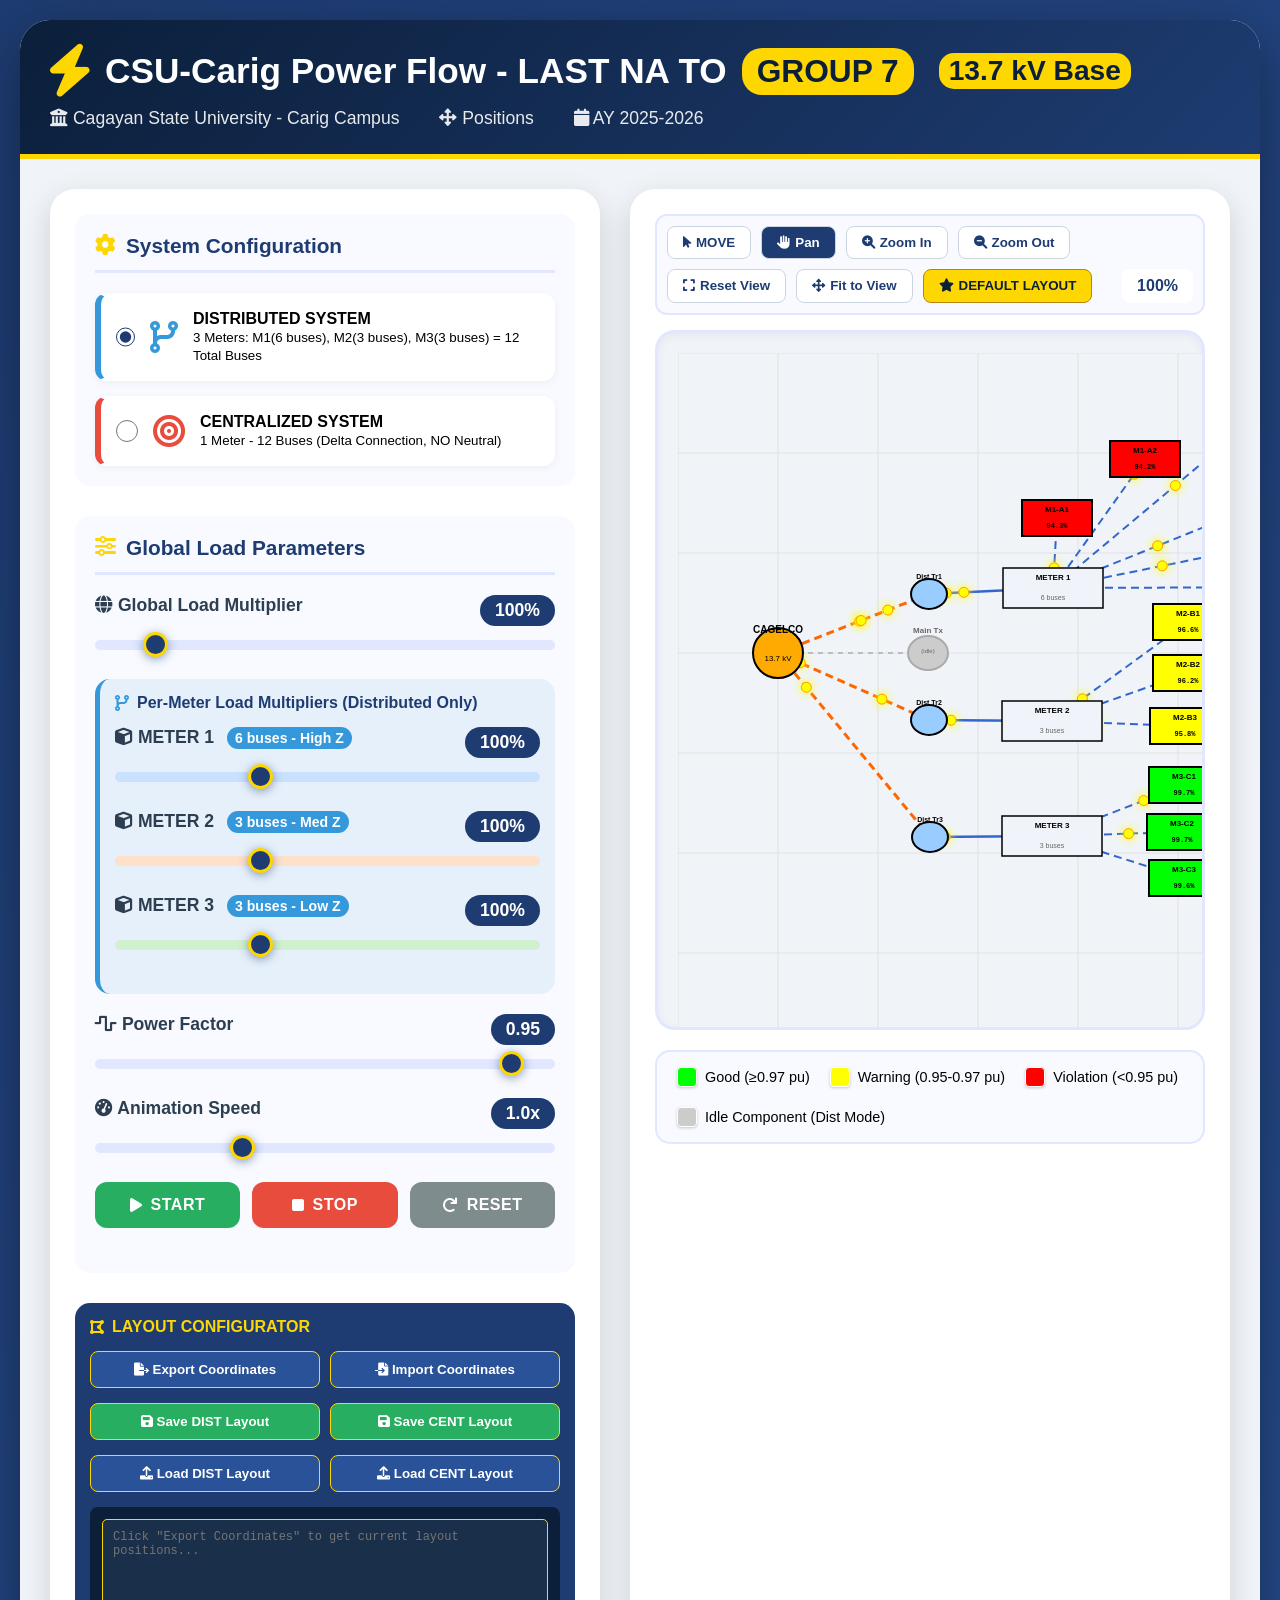
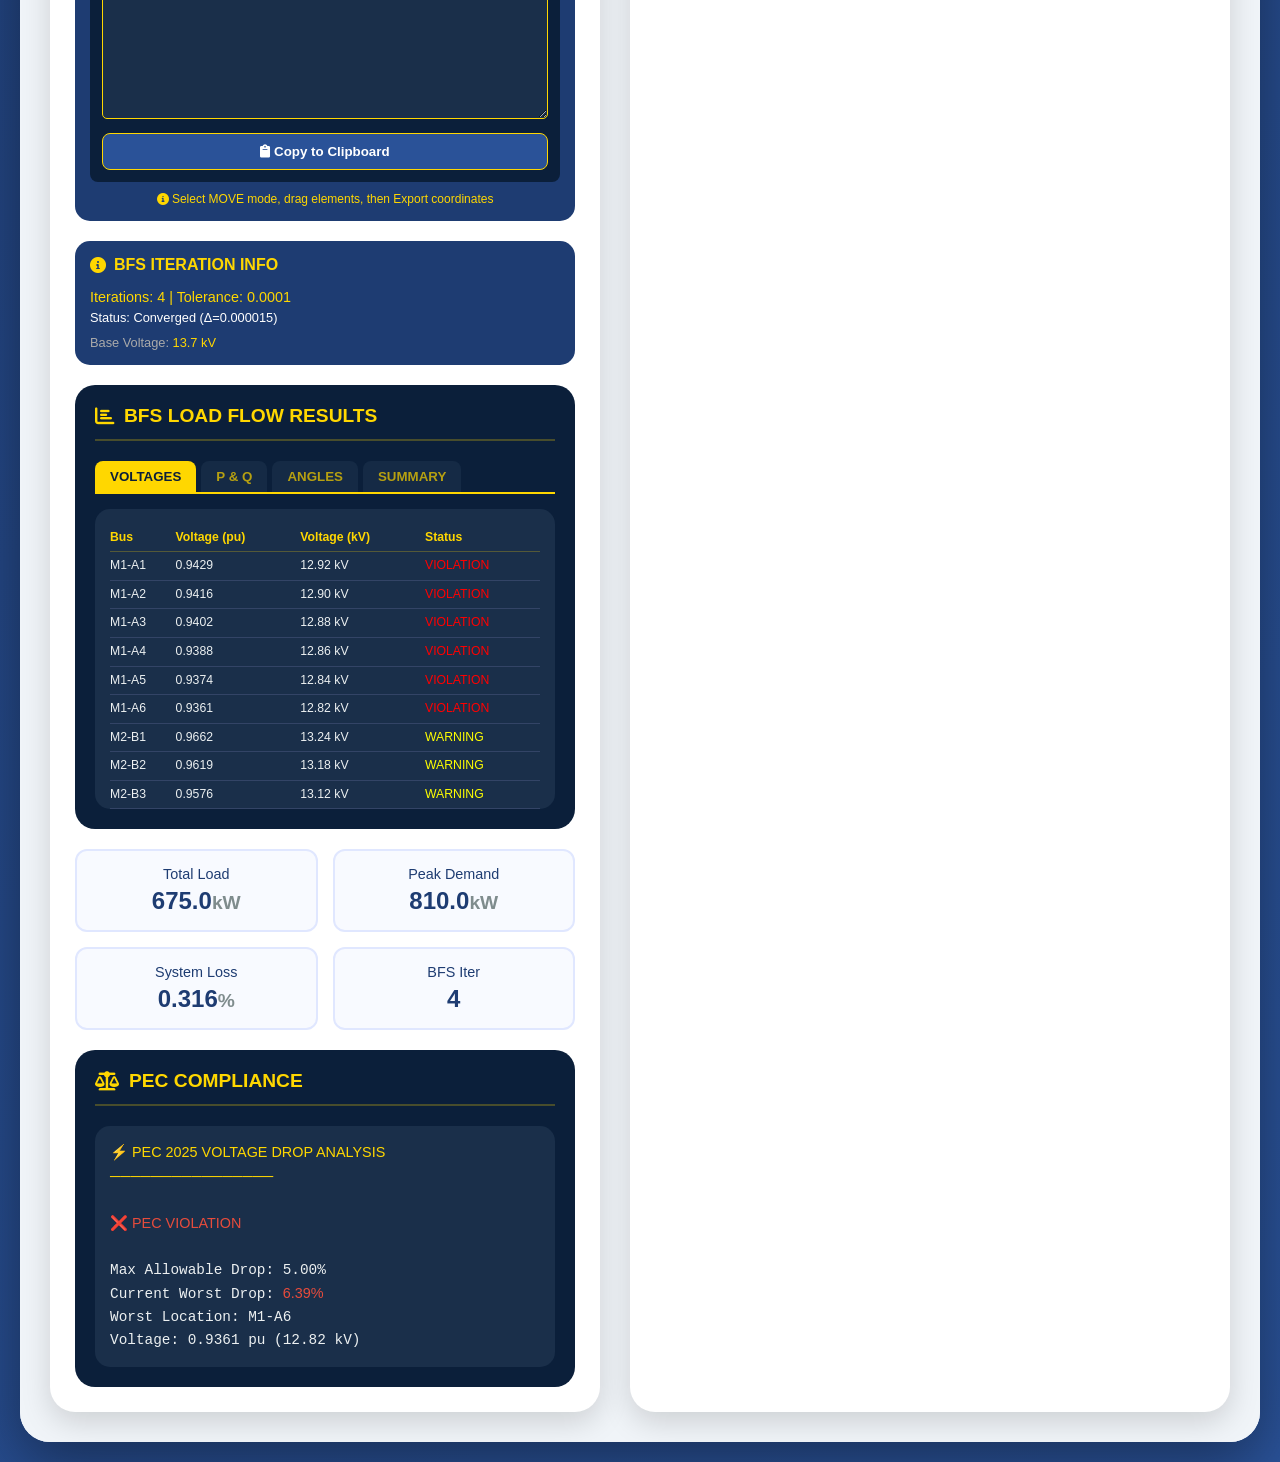
==== commit b4197494: "sht" ====
--- a/index.html
+++ b/index.html
@@ -3,7 +3,7 @@
 <head>
     <meta charset="UTF-8">
     <meta name="viewport" content="width=device-width, initial-scale=1.0">
-    <title>CSU-Carig Power Flow - BFS LOAD FLOW</title>
+    <title>CSU-Carig Power Flow - LAST NA TO</title>
     <style>
         * {
             margin: 0;
@@ -72,7 +72,7 @@
         }
 
         .left-panel {
-            flex: 0 0 500px;
+            flex: 0 0 550px;
             background: white;
             border-radius: 25px;
             box-shadow: 0 10px 30px rgba(0, 0, 0, 0.15);
@@ -242,6 +242,32 @@
             transform: translateY(-3px);
         }
 
+        .per-meter-section {
+            margin: 20px 0;
+            padding: 15px;
+            background: #e6f0fa;
+            border-radius: 15px;
+            border-left: 5px solid #3498db;
+        }
+
+        .per-meter-title {
+            color: #1e3c72;
+            font-weight: bold;
+            margin-bottom: 15px;
+            display: flex;
+            align-items: center;
+            gap: 8px;
+        }
+
+        .meter-badge {
+            font-size: 0.8em;
+            padding: 3px 8px;
+            border-radius: 12px;
+            background: #3498db;
+            color: white;
+            margin-left: 8px;
+        }
+
         .config-section {
             background: #1e3c72;
             border-radius: 15px;
@@ -291,7 +317,7 @@
 
         .config-export textarea {
             width: 100%;
-            height: 120px;
+            height: 200px;
             background: #1a2f4a;
             color: #ffd700;
             border: 1px solid #ffd700;
@@ -426,7 +452,6 @@
         .good { color: #00ff00; }
         .warning { color: #ffff00; }
         .violation { color: #ff0000; }
-        .neutral { color: #999999; }
 
         .metrics-grid {
             display: grid;
@@ -491,8 +516,8 @@
         #powerCanvas {
             display: block;
             background: #f0f4f8;
-            width: 2500px;
-            height: 1800px;
+            width: 3000px;
+            height: 2200px;
             max-width: none;
             transform-origin: 0 0;
         }
@@ -525,9 +550,8 @@
 
         .color-box.green { background: #00ff00; }
         .color-box.yellow { background: #ffff00; }
-        .color-box.orange { background: #ff8000; }
         .color-box.red { background: #ff0000; }
-        .color-box.gray { background: #999999; }
+        .color-box.gray { background: #cccccc; }
 
         .tab-container {
             display: flex;
@@ -560,6 +584,16 @@
         .tab-content.active {
             display: block;
         }
+
+        .base-kv-badge {
+            background: #ffd700;
+            color: #0b1f3a;
+            padding: 2px 10px;
+            border-radius: 15px;
+            font-size: 0.8em;
+            font-weight: bold;
+            margin-left: 10px;
+        }
     </style>
     <link rel="stylesheet" href="https://cdnjs.cloudflare.com/ajax/libs/font-awesome/6.0.0/css/all.min.css">
 </head>
@@ -568,12 +602,13 @@
         <div class="header">
             <h1>
                 <i class="fas fa-bolt"></i>
-                CSU-Carig Power Flow - BFS LOAD FLOW
+                CSU-Carig Power Flow - LAST NA TO
                 <span class="badge">GROUP 7</span>
+                <span class="base-kv-badge">13.7 kV Base</span>
             </h1>
             <div class="subtitle">
                 <span><i class="fas fa-university"></i> Cagayan State University - Carig Campus</span>
-                <span><i class="fas fa-code-branch"></i> Backward Forward Sweep Method</span>
+                <span><i class="fas fa-arrows-alt"></i> Positions</span>
                 <span><i class="fas fa-calendar"></i> AY 2025-2026</span>
             </div>
         </div>
@@ -589,7 +624,7 @@
                             <i class="fas fa-code-branch fa-2x" style="color: #3498db;"></i>
                             <div>
                                 <strong>DISTRIBUTED SYSTEM</strong><br>
-                                <small>3 Meters × 3 Buses = 9 Total Buses</small>
+                                <small>3 Meters: M1(6 buses), M2(3 buses), M3(3 buses) = 12 Total Buses</small>
                             </div>
                         </label>
                         <label class="radio-option centralized">
@@ -597,26 +632,58 @@
                             <i class="fas fa-bullseye fa-2x" style="color: #e74c3c;"></i>
                             <div>
                                 <strong>CENTRALIZED SYSTEM</strong><br>
-                                <small>1 Meter - 7 Buses (Neutral has NO LOAD)</small>
+                                <small>1 Meter - 12 Buses (Delta Connection, NO Neutral)</small>
                             </div>
                         </label>
                     </div>
                 </div>
 
                 <div class="control-section">
-                    <h3><i class="fas fa-sliders-h"></i> Load Parameters</h3>
+                    <h3><i class="fas fa-sliders-h"></i> Global Load Parameters</h3>
                     
                     <div class="slider-group">
                         <div class="slider-label">
-                            <span>Load Multiplier</span>
+                            <span><i class="fas fa-globe"></i> Global Load Multiplier</span>
                             <span class="value-badge" id="loadValue">100%</span>
                         </div>
                         <input type="range" class="slider" id="loadSlider" min="0.5" max="5.0" step="0.1" value="1.0" oninput="updateLoad(this.value)">
                     </div>
 
+                    <!-- PER-METER LOAD MULTIPLIERS -->
+                    <div class="per-meter-section">
+                        <div class="per-meter-title">
+                            <i class="fas fa-code-branch" style="color: #3498db;"></i> 
+                            Per-Meter Load Multipliers (Distributed Only)
+                        </div>
+                        
+                        <div class="slider-group">
+                            <div class="slider-label">
+                                <span><i class="fas fa-cube"></i> METER 1 <span class="meter-badge">6 buses - High Z</span></span>
+                                <span class="value-badge" id="meter1Value">100%</span>
+                            </div>
+                            <input type="range" class="slider" id="meter1Slider" min="0.5" max="2.0" step="0.1" value="1.0" oninput="updateMeterLM('meter1', this.value)" style="background: #c9e0ff;">
+                        </div>
+
+                        <div class="slider-group">
+                            <div class="slider-label">
+                                <span><i class="fas fa-cube"></i> METER 2 <span class="meter-badge">3 buses - Med Z</span></span>
+                                <span class="value-badge" id="meter2Value">100%</span>
+                            </div>
+                            <input type="range" class="slider" id="meter2Slider" min="0.5" max="2.0" step="0.1" value="1.0" oninput="updateMeterLM('meter2', this.value)" style="background: #ffe0c9;">
+                        </div>
+
+                        <div class="slider-group">
+                            <div class="slider-label">
+                                <span><i class="fas fa-cube"></i> METER 3 <span class="meter-badge">3 buses - Low Z</span></span>
+                                <span class="value-badge" id="meter3Value">100%</span>
+                            </div>
+                            <input type="range" class="slider" id="meter3Slider" min="0.5" max="2.0" step="0.1" value="1.0" oninput="updateMeterLM('meter3', this.value)" style="background: #d0f0d0;">
+                        </div>
+                    </div>
+
                     <div class="slider-group">
                         <div class="slider-label">
-                            <span>Power Factor</span>
+                            <span><i class="fas fa-wave-square"></i> Power Factor</span>
                             <span class="value-badge" id="pfValue">0.95</span>
                         </div>
                         <input type="range" class="slider" id="pfSlider" min="0.3" max="1.0" step="0.01" value="0.95" oninput="updatePF(this.value)">
@@ -624,7 +691,7 @@
 
                     <div class="slider-group">
                         <div class="slider-label">
-                            <span>Animation Speed</span>
+                            <span><i class="fas fa-tachometer-alt"></i> Animation Speed</span>
                             <span class="value-badge" id="speedValue">1.0x</span>
                         </div>
                         <input type="range" class="slider" id="speedSlider" min="0.1" max="3.0" step="0.1" value="1.0" oninput="updateSpeed(this.value)">
@@ -643,6 +710,49 @@
                     </div>
                 </div>
 
+                <!-- LAYOUT CONFIGURATOR PANEL -->
+                <div class="config-section">
+                    <h4><i class="fas fa-draw-polygon"></i> LAYOUT CONFIGURATOR</h4>
+                    
+                    <div style="display: flex; gap: 10px; margin-bottom: 15px;">
+                        <button class="config-btn" style="flex: 1;" onclick="exportCurrentCoordinates()">
+                            <i class="fas fa-file-export"></i> Export Coordinates
+                        </button>
+                        <button class="config-btn" style="flex: 1;" onclick="importCoordinates()">
+                            <i class="fas fa-file-import"></i> Import Coordinates
+                        </button>
+                    </div>
+                    
+                    <div style="display: flex; gap: 10px; margin-bottom: 15px;">
+                        <button class="config-btn" style="flex: 1; background: #27ae60;" onclick="saveDistributedLayout()">
+                            <i class="fas fa-save"></i> Save DIST Layout
+                        </button>
+                        <button class="config-btn" style="flex: 1; background: #27ae60;" onclick="saveCentralizedLayout()">
+                            <i class="fas fa-save"></i> Save CENT Layout
+                        </button>
+                    </div>
+                    
+                    <div style="display: flex; gap: 10px; margin-bottom: 15px;">
+                        <button class="config-btn" style="flex: 1;" onclick="loadDistributedLayout()">
+                            <i class="fas fa-upload"></i> Load DIST Layout
+                        </button>
+                        <button class="config-btn" style="flex: 1;" onclick="loadCentralizedLayout()">
+                            <i class="fas fa-upload"></i> Load CENT Layout
+                        </button>
+                    </div>
+                    
+                    <div class="config-export">
+                        <textarea id="layoutConfigText" placeholder='Click "Export Coordinates" to get current layout positions...'></textarea>
+                        <button class="config-btn" style="width: 100%;" onclick="copyToClipboard()">
+                            <i class="fas fa-clipboard"></i> Copy to Clipboard
+                        </button>
+                    </div>
+                    
+                    <div style="margin-top: 10px; color: #ffd700; font-size: 12px; text-align: center;">
+                        <i class="fas fa-info-circle"></i> Select MOVE mode, drag elements, then Export coordinates
+                    </div>
+                </div>
+
                 <!-- BFS Info Panel -->
                 <div class="config-section">
                     <h4><i class="fas fa-info-circle"></i> BFS ITERATION INFO</h4>
@@ -651,6 +761,9 @@
                     </div>
                     <div id="bfsStatus" style="margin-top: 5px; font-size: 0.8em;">
                         Status: Ready
+                    </div>
+                    <div style="margin-top: 10px; font-size: 0.8em; color: #aaa;">
+                        Base Voltage: <span style="color: #ffd700;">13.7 kV</span>
                     </div>
                 </div>
 
@@ -725,28 +838,86 @@
                     <button class="canvas-btn" onclick="fitToView()">
                         <i class="fas fa-arrows-alt"></i> Fit to View
                     </button>
-                    <button class="canvas-btn special" onclick="loadYourLayout()">
-                        <i class="fas fa-star"></i> CURRENT LAYOUT
+                    <button class="canvas-btn special" onclick="loadDefaultLayout()">
+                        <i class="fas fa-star"></i> DEFAULT LAYOUT
                     </button>
                     <span class="zoom-level" id="zoomLevel">100%</span>
                 </div>
                 <div class="canvas-container" id="canvasContainer">
-                    <canvas id="powerCanvas" width="2500" height="1800"></canvas>
+                    <canvas id="powerCanvas" width="3000" height="2200"></canvas>
                 </div>
 
                 <!-- Legend -->
                 <div class="legend">
-                    <div class="legend-item"><div class="color-box green"></div><span>Good (≤3% drop, ≥0.97 pu)</span></div>
-                    <div class="legend-item"><div class="color-box yellow"></div><span>Warning (3-5% drop, 0.95-0.97 pu)</span></div>
-                    <div class="legend-item"><div class="color-box red"></div><span>Violation (>5% drop, <0.95 pu)</span></div>
-                    <div class="legend-item"><div class="color-box gray"></div><span>Neutral Bus</span></div>
+                    <div class="legend-item"><div class="color-box green"></div><span>Good (≥0.97 pu)</span></div>
+                    <div class="legend-item"><div class="color-box yellow"></div><span>Warning (0.95-0.97 pu)</span></div>
+                    <div class="legend-item"><div class="color-box red"></div><span>Violation (<0.95 pu)</span></div>
+                    <div class="legend-item"><div class="color-box gray"></div><span>Idle Component (Dist Mode)</span></div>
                 </div>
             </div>
         </div>
     </div>
 
     <script>
-        // System state
+        // ===========================================
+        // ===== YOUR EXACT COORDINATES =====
+        // ===========================================
+        const CONFIG = {
+            sourcePos: { x: 100, y: 300 },
+            mainTxPos: { x: 250, y: 300 },
+            
+            // YOUR DISTRIBUTED LAYOUT POSITIONS
+            distBusPositions: [
+                { x: 379, y: 165 },  // M1-A1
+                { x: 467, y: 106 },  // M1-A2
+                { x: 566, y: 75 },   // M1-A3
+                { x: 660, y: 120 },  // M1-A4
+                { x: 661, y: 177 },  // M1-A5
+                { x: 660, y: 234 },  // M1-A6
+                { x: 510, y: 269 },  // M2-B1
+                { x: 510, y: 320 },  // M2-B2
+                { x: 507, y: 373 },  // M2-B3
+                { x: 506, y: 432 },  // M3-C1
+                { x: 504, y: 479 },  // M3-C2
+                { x: 506, y: 525 }   // M3-C3
+            ],
+            
+            distMeterPos: {
+                'METER 1 (300 kVA)': { x: 375, y: 235 },
+                'METER 2 (300 kVA)': { x: 374, y: 368 },
+                'METER 3 (150 kVA)': { x: 374, y: 483 }
+            },
+            
+            distTxPos: [
+                { x: 251, y: 241 },  // Dist Tx for METER 1
+                { x: 251, y: 367 },  // Dist Tx for METER 2
+                { x: 252, y: 484 }   // Dist Tx for METER 3
+            ],
+            
+            // YOUR CENTRALIZED LAYOUT POSITIONS
+            centBusPositions: [
+                { x: 416.07, y: 213.78 },  // Bus 1
+                { x: 517.04, y: 168.88 },  // Bus 2
+                { x: 622.41, y: 141.08 },  // Bus 3
+                { x: 695.48, y: 198.04 },  // Bus 4
+                { x: 709.35, y: 277.79 },  // Bus 5
+                { x: 735.90, y: 354.72 },  // Bus 6
+                { x: 736.90, y: 420.85 },  // Bus 7
+                { x: 720.85, y: 480.66 },  // Bus 8
+                { x: 696.92, y: 538.05 },  // Bus 9
+                { x: 660.75, y: 595.74 },  // Bus 10
+                { x: 609.36, y: 650.48 },  // Bus 11
+                { x: 520.70, y: 679.07 }   // Bus 12
+            ],
+            
+            centMeterPos: {
+                'Catgelo 1 → (Met) 1500 kVA': { x: 416, y: 299 }
+            }
+        };
+        
+        // ===========================================
+        // SYSTEM CONSTANTS
+        // ===========================================
         let systemType = 'distributed';
         let animationRunning = true;
         let loadMultiplier = 1.0;
@@ -755,32 +926,75 @@
         let animationFrame;
         
         const transformerPF = 0.9;
-        const Vbase = 230; // nominal voltage in volts
-        const Sbase = 25000; // 25kVA base
+        const Vbase = 230;
+        const Sbase = 25000;
         const BFS_TOLERANCE = 0.0001;
         const BFS_MAX_ITER = 50;
-
-        // Bus names
-        const distBusNames = ["Bus A1", "Bus A2", "Bus A3", "Bus B1", "Bus B2", "Bus B3", "Bus C1", "Bus C2", "Bus C3"];
-        const centBusNames = ["Bus 1", "Bus 2", "Bus 3", "Bus 4", "Bus 5", "Bus 6", "Bus 7 (NEUTRAL)"];
-
-        // Bus kVA ratings
+        const basekV = 13.7;
+
+        // ===========================================
+        // PER-METER LOAD MULTIPLIERS
+        // ===========================================
+        let meterLM = {
+            meter1: 1.0,
+            meter2: 1.0,
+            meter3: 1.0
+        };
+
+        function updateMeterLM(meter, value) {
+            meterLM[meter] = parseFloat(value);
+            document.getElementById(meter + 'Value').textContent = (value * 100).toFixed(0) + '%';
+            
+            const slider = document.getElementById(meter + 'Slider');
+            if (value > 1.5) slider.style.background = '#ffcccc';
+            else if (value > 1.2) slider.style.background = '#ffe0cc';
+            else if (value < 0.8) slider.style.background = '#cce5ff';
+            else {
+                if (meter === 'meter1') slider.style.background = '#c9e0ff';
+                else if (meter === 'meter2') slider.style.background = '#ffe0c9';
+                else slider.style.background = '#d0f0d0';
+            }
+            
+            updateAllDisplays();
+            drawCanvas();
+        }
+
+        // ===========================================
+        // BUS NAMES AND RATINGS
+        // ===========================================
+        const distBusNames = [
+            "M1-A1", "M1-A2", "M1-A3", "M1-A4", "M1-A5", "M1-A6",
+            "M2-B1", "M2-B2", "M2-B3",
+            "M3-C1", "M3-C2", "M3-C3"
+        ];
+
+        const centBusNames = [
+            "Bus 1", "Bus 2", "Bus 3", "Bus 4", "Bus 5", "Bus 6",
+            "Bus 7", "Bus 8", "Bus 9", "Bus 10", "Bus 11", "Bus 12"
+        ];
+
         const distBuses = [
-            { name: "Bus A1", kva: 100 }, { name: "Bus A2", kva: 100 }, { name: "Bus A3", kva: 100 },
-            { name: "Bus B1", kva: 100 }, { name: "Bus B2", kva: 100 }, { name: "Bus B3", kva: 100 },
-            { name: "Bus C1", kva: 50 }, { name: "Bus C2", kva: 50 }, { name: "Bus C3", kva: 50 }
+            { name: "M1-A1", kva: 50 }, { name: "M1-A2", kva: 50 }, 
+            { name: "M1-A3", kva: 50 }, { name: "M1-A4", kva: 50 },
+            { name: "M1-A5", kva: 50 }, { name: "M1-A6", kva: 50 },
+            { name: "M2-B1", kva: 100 }, { name: "M2-B2", kva: 100 }, 
+            { name: "M2-B3", kva: 100 },
+            { name: "M3-C1", kva: 50 }, { name: "M3-C2", kva: 50 }, 
+            { name: "M3-C3", kva: 50 }
         ];
 
         const centBuses = [
-            { name: "Bus 1", kva: 150 }, { name: "Bus 2", kva: 150 }, { name: "Bus 3", kva: 150 },
-            { name: "Bus 4", kva: 100 }, { name: "Bus 5", kva: 100 }, { name: "Bus 6", kva: 50 },
-            { name: "Bus 7 (Neutral)", kva: 0 }
+            { name: "Bus 1", kva: 125 }, { name: "Bus 2", kva: 125 },
+            { name: "Bus 3", kva: 125 }, { name: "Bus 4", kva: 125 },
+            { name: "Bus 5", kva: 125 }, { name: "Bus 6", kva: 125 },
+            { name: "Bus 7", kva: 125 }, { name: "Bus 8", kva: 125 },
+            { name: "Bus 9", kva: 125 }, { name: "Bus 10", kva: 125 },
+            { name: "Bus 11", kva: 125 }, { name: "Bus 12", kva: 125 }
         ];
 
         let Pbase = [];
         let Qbase = [];
 
-        // Line impedance data
         const lineData = {
             distributed: {
                 meter1: { r: 0.0114, x: 0.0473 },
@@ -794,24 +1008,12 @@
 
         // Load flow results storage
         let loadFlowResults = {
-            voltages: [],
-            angles: [],
-            P: [],
-            Q: [],
-            branchP: [],
-            branchQ: [],
-            branchCurrents: [],
-            branchLossesP: [],
-            branchLossesQ: [],
-            totalP: 0,
-            totalQ: 0,
-            totalPLoss: 0,
-            totalQLoss: 0,
-            iterations: 0,
-            maxDeviation: 0
+            voltages: [], angles: [], P: [], Q: [], branchP: [], branchQ: [],
+            branchCurrents: [], branchLossesP: [], branchLossesQ: [],
+            totalP: 0, totalQ: 0, totalPLoss: 0, totalQLoss: 0,
+            iterations: 0, maxDeviation: 0
         };
 
-        // Network topology storage
         let networkBranches = [];
         let nodeChildren = {};
 
@@ -826,43 +1028,20 @@
         }
         updatePbase();
 
-        // Fixed positions
-        const sourcePos = { x: 100, y: 300 };
-        const mainTxPos = { x: 250, y: 300 };
-
-        // Layout positions
-        const yourDistBusPositions = [
-            { x: 564, y: 41 }, { x: 565, y: 165 }, { x: 566, y: 103 },
-            { x: 567, y: 244 }, { x: 567, y: 302 }, { x: 569, y: 369 },
-            { x: 567, y: 440 }, { x: 567, y: 494 }, { x: 566, y: 551 }
-        ];
-
-        const yourDistMeterPos = {
-            'METER 1 (300 kVA)': { x: 394, y: 91 },
-            'METER 2 (300 kVA)': { x: 395, y: 298 },
-            'METER 3 (150 kVA)': { x: 386, y: 497 }
-        };
-
-        const yourDistTxPos = [
-            { x: 250, y: 150 }, { x: 250, y: 300 }, { x: 250, y: 450 }
-        ];
-
-        const yourCentBusPositions = [
-            { x: 606, y: 113 }, { x: 604, y: 173 }, { x: 601, y: 237 },
-            { x: 601, y: 298 }, { x: 601, y: 365 }, { x: 606, y: 433 },
-            { x: 606, y: 501 }
-        ];
-
-        const yourCentMeterPos = {
-            'Catgelo 1 → (Met) 750 kVA': { x: 374, y: 296 }
-        };
-
-        // Variables
-        let busPositions = [];
-        let meterPos = {};
-        let distTxPos = [];
+        // ===========================================
+        // CURRENT POSITIONS (initialized with your config)
+        // ===========================================
+        let sourcePos = { ...CONFIG.sourcePos };
+        let mainTxPos = { ...CONFIG.mainTxPos };
+        let busPositions = JSON.parse(JSON.stringify(CONFIG.distBusPositions));
+        let meterPos = JSON.parse(JSON.stringify(CONFIG.distMeterPos));
+        let distTxPos = JSON.parse(JSON.stringify(CONFIG.distTxPos));
         let particles = [];
         let busVoltages = [];
+
+        // Saved layouts storage
+        let savedDistLayout = null;
+        let savedCentLayout = null;
 
         // Canvas interaction variables
         let scale = 1.0;
@@ -878,6 +1057,144 @@
         let dragOffsetX, dragOffsetY;
 
         // ===========================================
+        // LAYOUT CONFIGURATION FUNCTIONS
+        // ===========================================
+        function exportCurrentCoordinates() {
+            let layoutData;
+            
+            if (systemType === 'distributed') {
+                layoutData = {
+                    type: 'distributed',
+                    sourcePos: sourcePos,
+                    mainTxPos: mainTxPos,
+                    busPositions: busPositions,
+                    meterPos: meterPos,
+                    distTxPos: distTxPos
+                };
+            } else {
+                layoutData = {
+                    type: 'centralized',
+                    sourcePos: sourcePos,
+                    mainTxPos: mainTxPos,
+                    busPositions: busPositions,
+                    meterPos: meterPos
+                };
+            }
+            
+            const jsonString = JSON.stringify(layoutData, null, 2);
+            document.getElementById('layoutConfigText').value = jsonString;
+        }
+
+        function importCoordinates() {
+            try {
+                const jsonString = document.getElementById('layoutConfigText').value;
+                const layoutData = JSON.parse(jsonString);
+                
+                if (layoutData.type === 'distributed' && systemType === 'distributed') {
+                    if (layoutData.sourcePos) sourcePos = layoutData.sourcePos;
+                    if (layoutData.mainTxPos) mainTxPos = layoutData.mainTxPos;
+                    busPositions = layoutData.busPositions;
+                    meterPos = layoutData.meterPos;
+                    distTxPos = layoutData.distTxPos || [];
+                    initParticles();
+                    drawCanvas();
+                    alert('Distributed layout imported!');
+                } else if (layoutData.type === 'centralized' && systemType === 'centralized') {
+                    if (layoutData.sourcePos) sourcePos = layoutData.sourcePos;
+                    if (layoutData.mainTxPos) mainTxPos = layoutData.mainTxPos;
+                    busPositions = layoutData.busPositions;
+                    meterPos = layoutData.meterPos;
+                    distTxPos = [];
+                    initParticles();
+                    drawCanvas();
+                    alert('Centralized layout imported!');
+                } else {
+                    alert(`Layout type mismatch. Current system is ${systemType} but layout is ${layoutData.type}`);
+                }
+            } catch (e) {
+                alert('Invalid layout configuration: ' + e.message);
+            }
+        }
+
+        function saveDistributedLayout() {
+            savedDistLayout = {
+                sourcePos: { ...sourcePos },
+                mainTxPos: { ...mainTxPos },
+                busPositions: JSON.parse(JSON.stringify(busPositions)),
+                meterPos: JSON.parse(JSON.stringify(meterPos)),
+                distTxPos: JSON.parse(JSON.stringify(distTxPos))
+            };
+            alert('Distributed layout saved to memory!');
+            exportCurrentCoordinates();
+        }
+
+        function saveCentralizedLayout() {
+            savedCentLayout = {
+                sourcePos: { ...sourcePos },
+                mainTxPos: { ...mainTxPos },
+                busPositions: JSON.parse(JSON.stringify(busPositions)),
+                meterPos: JSON.parse(JSON.stringify(meterPos))
+            };
+            alert('Centralized layout saved to memory!');
+            exportCurrentCoordinates();
+        }
+
+        function loadDistributedLayout() {
+            if (savedDistLayout) {
+                sourcePos = { ...savedDistLayout.sourcePos };
+                mainTxPos = { ...savedDistLayout.mainTxPos };
+                busPositions = JSON.parse(JSON.stringify(savedDistLayout.busPositions));
+                meterPos = JSON.parse(JSON.stringify(savedDistLayout.meterPos));
+                distTxPos = JSON.parse(JSON.stringify(savedDistLayout.distTxPos));
+                initParticles();
+                drawCanvas();
+                alert('Distributed layout loaded from memory!');
+            } else {
+                alert('No saved distributed layout found. Save one first.');
+            }
+        }
+
+        function loadCentralizedLayout() {
+            if (savedCentLayout) {
+                sourcePos = { ...savedCentLayout.sourcePos };
+                mainTxPos = { ...savedCentLayout.mainTxPos };
+                busPositions = JSON.parse(JSON.stringify(savedCentLayout.busPositions));
+                meterPos = JSON.parse(JSON.stringify(savedCentLayout.meterPos));
+                distTxPos = [];
+                initParticles();
+                drawCanvas();
+                alert('Centralized layout loaded from memory!');
+            } else {
+                alert('No saved centralized layout found. Save one first.');
+            }
+        }
+
+        function loadDefaultLayout() {
+            sourcePos = { ...CONFIG.sourcePos };
+            mainTxPos = { ...CONFIG.mainTxPos };
+            
+            if (systemType === 'distributed') {
+                busPositions = JSON.parse(JSON.stringify(CONFIG.distBusPositions));
+                meterPos = JSON.parse(JSON.stringify(CONFIG.distMeterPos));
+                distTxPos = JSON.parse(JSON.stringify(CONFIG.distTxPos));
+            } else {
+                busPositions = JSON.parse(JSON.stringify(CONFIG.centBusPositions));
+                meterPos = JSON.parse(JSON.stringify(CONFIG.centMeterPos));
+                distTxPos = [];
+            }
+            
+            initParticles();
+            drawCanvas();
+        }
+
+        function copyToClipboard() {
+            const textarea = document.getElementById('layoutConfigText');
+            textarea.select();
+            document.execCommand('copy');
+            alert('Layout copied to clipboard!');
+        }
+
+        // ===========================================
         // NETWORK TOPOLOGY FUNCTIONS
         // ===========================================
         function buildNetworkTopology() {
@@ -885,46 +1202,58 @@
             const children = {};
             
             if (systemType === 'distributed') {
-                // Source node (0) to meters (1,2,3)
                 branches.push({ from: 0, to: 1, r: lineData.distributed.meter1.r, x: lineData.distributed.meter1.x, name: 'Src-M1' });
                 branches.push({ from: 0, to: 2, r: lineData.distributed.meter2.r, x: lineData.distributed.meter2.x, name: 'Src-M2' });
                 branches.push({ from: 0, to: 3, r: lineData.distributed.meter3.r, x: lineData.distributed.meter3.x, name: 'Src-M3' });
                 
-                // Meter 1 to its buses (4,5,6) - Bus A1, A2, A3
-                branches.push({ from: 1, to: 4, r: lineData.distributed.meter1.r * 0.5, x: lineData.distributed.meter1.x * 0.5, name: 'M1-A1' });
-                branches.push({ from: 1, to: 5, r: lineData.distributed.meter1.r * 0.8, x: lineData.distributed.meter1.x * 0.8, name: 'M1-A2' });
-                branches.push({ from: 1, to: 6, r: lineData.distributed.meter1.r * 1.0, x: lineData.distributed.meter1.x * 1.0, name: 'M1-A3' });
-                
-                // Meter 2 to its buses (7,8,9) - Bus B1, B2, B3
-                branches.push({ from: 2, to: 7, r: lineData.distributed.meter2.r * 0.5, x: lineData.distributed.meter2.x * 0.5, name: 'M2-B1' });
-                branches.push({ from: 2, to: 8, r: lineData.distributed.meter2.r * 0.8, x: lineData.distributed.meter2.x * 0.8, name: 'M2-B2' });
-                branches.push({ from: 2, to: 9, r: lineData.distributed.meter2.r * 1.0, x: lineData.distributed.meter2.x * 1.0, name: 'M2-B3' });
-                
-                // Meter 3 to its buses (10,11,12) - Bus C1, C2, C3
-                branches.push({ from: 3, to: 10, r: lineData.distributed.meter3.r * 0.5, x: lineData.distributed.meter3.x * 0.5, name: 'M3-C1' });
-                branches.push({ from: 3, to: 11, r: lineData.distributed.meter3.r * 0.8, x: lineData.distributed.meter3.x * 0.8, name: 'M3-C2' });
-                branches.push({ from: 3, to: 12, r: lineData.distributed.meter3.r * 1.0, x: lineData.distributed.meter3.x * 1.0, name: 'M3-C3' });
-                
-                // Build children map
+                // Meter 1 branches
+                // Meter 1 branches
+for (let i = 0; i < 6; i++) {
+    const factor = 0.3 + (i * 0.15);
+    branches.push({ 
+        from: 1, to: 4 + i, 
+        r: lineData.distributed.meter1.r * factor * 1.0, // CHANGED to 1.0
+        x: lineData.distributed.meter1.x * factor * 1.0, // CHANGED to 1.0
+        name: `M1-A${i+1}` 
+    });
+}
+                
+                for (let i = 0; i < 3; i++) {
+                    const factor = 0.5 + (i * 0.25);
+                    branches.push({ 
+                        from: 2, to: 10 + i, 
+                        r: lineData.distributed.meter2.r * factor * 2.0,
+                        x: lineData.distributed.meter2.x * factor * 2.0, 
+                        name: `M2-B${i+1}` 
+                    });
+                }
+                
+                for (let i = 0; i < 3; i++) {
+                    const factor = 0.5 + (i * 0.25);
+                    branches.push({ 
+                        from: 3, to: 13 + i, 
+                        r: lineData.distributed.meter3.r * factor * 1.5,
+                        x: lineData.distributed.meter3.x * factor * 1.5, 
+                        name: `M3-C${i+1}` 
+                    });
+                }
+                
                 branches.forEach(b => {
                     if (!children[b.from]) children[b.from] = [];
                     children[b.from].push(b);
                 });
                 
             } else {
-                // CENTRALIZED - radial line from source (0) to bus 1 to bus 2 ... to bus 6
-                // Bus indices: 0=source, 1=Bus1, 2=Bus2, 3=Bus3, 4=Bus4, 5=Bus5, 6=Bus6, 7=Neutral
-                branches.push({ from: 0, to: 1, r: lineData.centralized.main.r * 0.2, x: lineData.centralized.main.x * 0.2, name: 'Src-Bus1' });
-                branches.push({ from: 1, to: 2, r: lineData.centralized.main.r * 0.2, x: lineData.centralized.main.x * 0.2, name: 'Bus1-Bus2' });
-                branches.push({ from: 2, to: 3, r: lineData.centralized.main.r * 0.2, x: lineData.centralized.main.x * 0.2, name: 'Bus2-Bus3' });
-                branches.push({ from: 3, to: 4, r: lineData.centralized.main.r * 0.15, x: lineData.centralized.main.x * 0.15, name: 'Bus3-Bus4' });
-                branches.push({ from: 4, to: 5, r: lineData.centralized.main.r * 0.15, x: lineData.centralized.main.x * 0.15, name: 'Bus4-Bus5' });
-                branches.push({ from: 5, to: 6, r: lineData.centralized.main.r * 0.1, x: lineData.centralized.main.x * 0.1, name: 'Bus5-Bus6' });
-                
-                // Neutral bus (no load, just for display)
-                branches.push({ from: 0, to: 7, r: 0.001, x: 0.001, name: 'Src-Neutral' });
-                
-                // Build children map
+                for (let i = 0; i < 12; i++) {
+                    const factor = 0.15 + (i * 0.08);
+                    branches.push({ 
+                        from: i, to: i + 1, 
+                        r: lineData.centralized.main.r * factor * 3.0,
+                        x: lineData.centralized.main.x * factor * 3.0, 
+                        name: `Bus${i}-Bus${i+1}` 
+                    });
+                }
+                
                 branches.forEach(b => {
                     if (!children[b.from]) children[b.from] = [];
                     children[b.from].push(b);
@@ -936,220 +1265,209 @@
 
         // ===========================================
         // BACKWARD FORWARD SWEEP METHOD
-        // Based on paper: ICAET2017124
         // ===========================================
-      function backwardForwardSweep() {
+        function backwardForwardSweep() {
+            const topology = buildNetworkTopology();
+            networkBranches = topology.branches;
+            nodeChildren = topology.children;
+            
+            const busCount = systemType === 'distributed' ? 16 : 13;
+            
+            let V = new Array(busCount).fill(1.0);
+            let V_prev = [...V];
+            let I = new Array(networkBranches.length).fill(0);
+            let P_loss = new Array(networkBranches.length).fill(0);
+            let Q_loss = new Array(networkBranches.length).fill(0);
+            
+            let iteration = 0;
+            let maxDeviation = 1.0;
+            
+            while (maxDeviation > BFS_TOLERANCE && iteration < BFS_MAX_ITER) {
+                iteration++;
+                
+                const loadCurrents = new Array(busCount).fill(0);
+                
+                for (let i = 0; i < busCount; i++) {
+                    let isLoadBus = false;
+                    let loadIndex = -1;
+                    let meterFactor = 1.0;
+                    
+                    if (systemType === 'distributed') {
+                        if (i >= 4 && i <= 9) {
+                            isLoadBus = true;
+                            loadIndex = i - 4;
+                            meterFactor = meterLM.meter1;
+                        } else if (i >= 10 && i <= 12) {
+                            isLoadBus = true;
+                            loadIndex = i - 4;
+                            meterFactor = meterLM.meter2;
+                        } else if (i >= 13 && i <= 15) {
+                            isLoadBus = true;
+                            loadIndex = i - 4;
+                            meterFactor = meterLM.meter3;
+                        }
+                    } else {
+                        if (i >= 1 && i <= 12) {
+                            isLoadBus = true;
+                            loadIndex = i - 1;
+                            meterFactor = 1.0;
+                        }
+                    }
+                    
+                    if (isLoadBus && loadIndex !== -1 && loadIndex < Pbase.length) {
+                        const P = Pbase[loadIndex] * loadMultiplier * meterFactor;
+                        const Q = Qbase[loadIndex] * loadMultiplier * meterFactor * (powerFactor / 0.95);
+                        
+                        const S_mag = Math.sqrt(P*P + Q*Q) / 1000;
+                        loadCurrents[i] = S_mag / Math.max(0.7, V[i]);
+                    }
+                }
+                
+                for (let j = 0; j < networkBranches.length; j++) {
+                    const branch = networkBranches[j];
+                    I[j] = loadCurrents[branch.to];
+                }
+                
+                const visited = new Array(busCount).fill(false);
+                
+                function backwardSweep(node) {
+                    if (visited[node]) return 0;
+                    visited[node] = true;
+                    
+                    let totalCurrent = loadCurrents[node];
+                    
+                    if (nodeChildren[node]) {
+                        for (let childBranch of nodeChildren[node]) {
+                            const childIndex = networkBranches.indexOf(childBranch);
+                            if (childIndex !== -1) {
+                                const childCurrent = backwardSweep(childBranch.to);
+                                I[childIndex] = childCurrent;
+                                totalCurrent += childCurrent;
+                            }
+                        }
+                    }
+                    
+                    return totalCurrent;
+                }
+                
+                visited.fill(false);
+                if (nodeChildren[0]) {
+                    for (let childBranch of nodeChildren[0]) {
+                        const childIndex = networkBranches.indexOf(childBranch);
+                        if (childIndex !== -1) {
+                            I[childIndex] = backwardSweep(childBranch.to);
+                        }
+                    }
+                }
+                
+                V[0] = 1.0;
+                
+                const queue = [0];
+                const forwardVisited = new Array(busCount).fill(false);
+                forwardVisited[0] = true;
+                
+                while (queue.length > 0) {
+                    const currentNode = queue.shift();
+                    
+                    if (nodeChildren[currentNode]) {
+                        for (let childBranch of nodeChildren[currentNode]) {
+                            const childNode = childBranch.to;
+                            if (!forwardVisited[childNode]) {
+                                const branchIndex = networkBranches.indexOf(childBranch);
+                                if (branchIndex !== -1) {
+                                    const Z_mag = Math.sqrt(childBranch.r*childBranch.r + childBranch.x*childBranch.x);
+                                    // FORWARD SWEEP - REDUCED DROP FOR CENTRALIZED
+// FORWARD SWEEP - REDUCED DROP FOR CENTRALIZED
+// FORWARD SWEEP - REDUCED DROP FOR CENTRALIZED
+let dropScale;
+if (systemType === 'centralized') {
+    // Much smaller drop scale for centralized
+    dropScale = 0.35; // REDUCED FROM 0.8 to 0.35
     
+    // Calculate voltage drop WITHOUT hard bound during calculation
+    const rawVoltage = V[currentNode] - (I[branchIndex] * Z_mag * dropScale);
     
-    const topology = buildNetworkTopology();
-    networkBranches = topology.branches;
-    nodeChildren = topology.children;
-    
-    const busCount = systemType === 'distributed' ? 13 : 8;
-    const loadBusCount = systemType === 'distributed' ? 9 : 7;
-    
-    // FIX 1: Better initial voltages
-    let V = new Array(busCount).fill(1.0);
-    let V_prev = [...V];
-    let I = new Array(networkBranches.length).fill(0);
-    let P_loss = new Array(networkBranches.length).fill(0);
-    let Q_loss = new Array(networkBranches.length).fill(0);
-    
-    let iteration = 0;
-    let maxDeviation = 1.0;
-    
-    while (maxDeviation > BFS_TOLERANCE && iteration < BFS_MAX_ITER) {
-        iteration++;
-        
-        // Calculate load currents
-        const loadCurrents = new Array(busCount).fill(0);
-        
-        for (let i = 0; i < busCount; i++) {
-            let isLoadBus = false;
-            let loadIndex = -1;
+    // Don't apply Math.max here - let it go naturally
+    V[childNode] = rawVoltage;
+} else {
+    dropScale = 3.5; // Keep high for distributed
+    V[childNode] = Math.max(0.70, V[currentNode] - (I[branchIndex] * Z_mag * dropScale));
+}
+                                    
+                                    P_loss[branchIndex] = I[branchIndex] * I[branchIndex] * childBranch.r * 1000;
+                                    Q_loss[branchIndex] = I[branchIndex] * I[branchIndex] * childBranch.x * 1000;
+                                }
+                                
+                                forwardVisited[childNode] = true;
+                                queue.push(childNode);
+                            }
+                        }
+                    }
+                }
+                
+                maxDeviation = 0;
+                for (let i = 0; i < busCount; i++) {
+                    const deviation = Math.abs(V[i] - V_prev[i]);
+                    if (deviation > maxDeviation) maxDeviation = deviation;
+                }
+                
+                V_prev = [...V];
+            }
+            
+            document.getElementById('bfsInfo').innerHTML = `Iterations: ${iteration} | Tolerance: ${BFS_TOLERANCE}`;
+            document.getElementById('bfsStatus').innerHTML = `Status: Converged (Δ=${maxDeviation.toFixed(6)})`;
+            
+            const results = {
+                voltages: [], angles: [], P: [], Q: [], branchP: [], branchQ: [],
+                branchCurrents: I, branchLossesP: P_loss, branchLossesQ: Q_loss,
+                totalP: 0, totalQ: 0, totalPLoss: 0, totalQLoss: 0,
+                iterations: iteration, maxDeviation: maxDeviation
+            };
             
             if (systemType === 'distributed') {
-                if (i >= 4 && i <= 12) {
-                    isLoadBus = true;
-                    loadIndex = i - 4;
+                for (let i = 0; i < 12; i++) {
+                    let busIdx = i + 4;
+                    results.voltages[i] = Math.min(1.02, Math.max(0.7, V[busIdx] || 0.95));
+                    
+                    const drop = 1.0 - results.voltages[i];
+                    results.angles[i] = -drop * 20;
+                    
+                    let meterFactor = 1.0;
+                    if (i < 6) meterFactor = meterLM.meter1;
+                    else if (i < 9) meterFactor = meterLM.meter2;
+                    else meterFactor = meterLM.meter3;
+                    
+                    results.P[i] = Pbase[i] * loadMultiplier * meterFactor;
+                    results.Q[i] = Qbase[i] * loadMultiplier * meterFactor * (powerFactor / 0.95);
+                    
+                    results.totalP += results.P[i];
+                    results.totalQ += results.Q[i];
                 }
             } else {
-                if (i >= 1 && i <= 6) {
-                    isLoadBus = true;
-                    loadIndex = i - 1;
-                }
-            }
-            
-            if (isLoadBus && loadIndex !== -1) {
-                const P = Pbase[loadIndex] * loadMultiplier;
-                const Q = Qbase[loadIndex] * loadMultiplier * (powerFactor / 0.95);
-                
-                // FIX 2: Current calculation with voltage
-                const S_mag = Math.sqrt(P*P + Q*Q) / 1000; // Convert to MVA
-                loadCurrents[i] = S_mag / V[i]; // Current in per unit
-            }
-        }
-        
-        // BACKWARD SWEEP
-        for (let j = 0; j < networkBranches.length; j++) {
-            const branch = networkBranches[j];
-            I[j] = loadCurrents[branch.to];
-        }
-        
-        const visited = new Array(busCount).fill(false);
-        
-        function backwardSweep(node) {
-            if (visited[node]) return 0;
-            visited[node] = true;
-            
-            let totalCurrent = loadCurrents[node];
-            
-            if (nodeChildren[node]) {
-                for (let childBranch of nodeChildren[node]) {
-                    const childIndex = networkBranches.indexOf(childBranch);
-                    if (childIndex !== -1) {
-                        const childCurrent = backwardSweep(childBranch.to);
-                        I[childIndex] = childCurrent;
-                        totalCurrent += childCurrent;
-                    }
-                }
-            }
-            
-            return totalCurrent;
-        }
-        
-        visited.fill(false);
-        if (nodeChildren[0]) {
-            for (let childBranch of nodeChildren[0]) {
-                const childIndex = networkBranches.indexOf(childBranch);
-                if (childIndex !== -1) {
-                    I[childIndex] = backwardSweep(childBranch.to);
-                }
-            }
-        }
-        
-        // FORWARD SWEEP - FIXED SCALING
-        V[0] = 1.0;
-        
-        const queue = [0];
-        const forwardVisited = new Array(busCount).fill(false);
-        forwardVisited[0] = true;
-        
-        while (queue.length > 0) {
-            const currentNode = queue.shift();
-            
-            if (nodeChildren[currentNode]) {
-                for (let childBranch of nodeChildren[currentNode]) {
-                    const childNode = childBranch.to;
-                    if (!forwardVisited[childNode]) {
-                        const branchIndex = networkBranches.indexOf(childBranch);
-                        if (branchIndex !== -1) {
-                            // FIX 3: Correct voltage drop formula
-                            const Z_mag = Math.sqrt(childBranch.r*childBranch.r + childBranch.x*childBranch.x);
-                            // ΔV = I * Z (in per unit)
-                            const voltageDrop = I[branchIndex] * Z_mag / Vbase * 100; // Scale correctly
-                            V[childNode] = V[currentNode] - voltageDrop;
-                            
-                            // FIX 4: Correct loss calculation (in kW)
-                            P_loss[branchIndex] = I[branchIndex] * I[branchIndex] * childBranch.r * Vbase / 1000;
-                            Q_loss[branchIndex] = I[branchIndex] * I[branchIndex] * childBranch.x * Vbase / 1000;
-                        }
-                        
-                        forwardVisited[childNode] = true;
-                        queue.push(childNode);
-                    }
-                }
-            }
-        }
-        
-        // Check convergence
-        maxDeviation = 0;
-        for (let i = 0; i < busCount; i++) {
-            const deviation = Math.abs(V[i] - V_prev[i]);
-            if (deviation > maxDeviation) maxDeviation = deviation;
-        }
-        
-        V_prev = [...V];
-        
-        if (iteration % 10 === 0) {
-            console.log(`BFS Iter ${iteration}: Max deviation = ${maxDeviation.toFixed(6)}`);
-        }
-    }
-    
-    // AFTER CONVERGENCE - Update BFS Info Panel
-
-    
-    // UPDATE THE DISPLAY PANEL
-    document.getElementById('bfsInfo').innerHTML = `Iterations: ${iteration} | Tolerance: ${BFS_TOLERANCE}`;
-    document.getElementById('bfsStatus').innerHTML = `Status: Converged (Δ=${maxDeviation.toFixed(6)})`;
-
-    
-    // Prepare results
-    const results = {
-        voltages: [],
-        angles: [],
-        P: [],
-        Q: [],
-        branchP: [],
-        branchQ: [],
-        branchCurrents: I,
-        branchLossesP: P_loss,
-        branchLossesQ: Q_loss,
-        totalP: 0,
-        totalQ: 0,
-        totalPLoss: 0,
-        totalQLoss: 0,
-        iterations: iteration,
-        maxDeviation: maxDeviation
-    };
-    
-    if (systemType === 'distributed') {
-    for (let i = 0; i < 9; i++) {
-        const busIdx = i + 4;
-        // REMOVED CLAMPING - using actual BFS voltage
-        results.voltages[i] = V[busIdx];
-        
-        const drop = 1.0 - results.voltages[i];
-        results.angles[i] = -drop * 20;
-        
-        results.P[i] = Pbase[i] * loadMultiplier;
-        results.Q[i] = Qbase[i] * loadMultiplier * (powerFactor / 0.95);
-        
-        results.totalP += results.P[i];
-        results.totalQ += results.Q[i];
-    }
-} else {
-    for (let i = 0; i < 6; i++) {
-        const busIdx = i + 1;
-        // REMOVED CLAMPING - using actual BFS voltage
-        results.voltages[i] = V[busIdx];
-        
-        const drop = 1.0 - results.voltages[i];
-        results.angles[i] = -drop * 30;
-        
-        results.P[i] = Pbase[i] * loadMultiplier;
-        results.Q[i] = Qbase[i] * loadMultiplier * (powerFactor / 0.95);
-        
-        results.totalP += results.P[i];
-        results.totalQ += results.Q[i];
-    }
-    results.voltages[6] = 0.01;
-    results.angles[6] = 0;
-    results.P[6] = 0;
-    results.Q[6] = 0;
-}
-    
-    // Sum losses
-    for (let j = 0; j < networkBranches.length; j++) {
-        results.totalPLoss += P_loss[j];
-        results.totalQLoss += Q_loss[j];
-    }
-    
-    return results;
-}
-
-
-        // Update all displays with load flow results
+                for (let i = 0; i < 12; i++) {
+                    const busIdx = i + 1;
+                    results.voltages[i] = Math.min(1.02, Math.max(0.7, V[busIdx] || 0.95));
+                    
+                    const drop = 1.0 - results.voltages[i];
+                    results.angles[i] = -drop * 30;
+                    
+                    results.P[i] = Pbase[i] * loadMultiplier;
+                    results.Q[i] = Pbase[i] * Math.tan(Math.acos(powerFactor)) * loadMultiplier;
+                    
+                    results.totalP += results.P[i];
+                    results.totalQ += results.Q[i];
+                }
+            }
+            
+            for (let j = 0; j < networkBranches.length; j++) {
+                results.totalPLoss += P_loss[j];
+                results.totalQLoss += Q_loss[j];
+            }
+            
+            return results;
+        }
+
+        // Update all displays
         function updateAllDisplays() {
             loadFlowResults = backwardForwardSweep();
             busVoltages = loadFlowResults.voltages;
@@ -1165,26 +1483,21 @@
         function updateVoltageDisplay() {
             const currentBusNames = systemType === 'distributed' ? distBusNames : centBusNames;
             let html = '<table class="load-flow-table">';
-            html += '<tr><th>Bus</th><th>Voltage (pu)</th><th>Voltage (%)</th><th>Status</th></tr>';
+            html += '<tr><th>Bus</th><th>Voltage (pu)</th><th>Voltage (kV)</th><th>Status</th></tr>';
             
             for (let i = 0; i < loadFlowResults.voltages.length; i++) {
                 const v = loadFlowResults.voltages[i];
-                const percent = (v * 100).toFixed(2);
+                const kV = (v * basekV).toFixed(2);
                 let status, statusClass;
                 
-                if (systemType === 'centralized' && i === 6) {
-                    status = 'NEUTRAL';
-                    statusClass = 'neutral';
-                } else {
-                    if (v >= 0.97) { status = 'GOOD'; statusClass = 'good'; }
-                    else if (v >= 0.95) { status = 'WARNING'; statusClass = 'warning'; }
-                    else { status = 'VIOLATION'; statusClass = 'violation'; }
-                }
+                if (v >= 0.97) { status = 'GOOD'; statusClass = 'good'; }
+                else if (v >= 0.95) { status = 'WARNING'; statusClass = 'warning'; }
+                else { status = 'VIOLATION'; statusClass = 'violation'; }
                 
                 html += `<tr>`;
                 html += `<td>${currentBusNames[i]}</td>`;
                 html += `<td>${v.toFixed(4)}</td>`;
-                html += `<td>${percent}%</td>`;
+                html += `<td>${kV} kV</td>`;
                 html += `<td class="${statusClass}">${status}</td>`;
                 html += `</tr>`;
             }
@@ -1196,78 +1509,47 @@
         function updatePowerDisplay() {
             const currentBusNames = systemType === 'distributed' ? distBusNames : centBusNames;
             let html = '<table class="load-flow-table">';
-            html += '<tr><th>Bus</th><th>P (kW)</th><th>Q (kVAR)</th><th>S (kVA)</th><th>PF</th></tr>';
+            html += '<tr><th>Bus</th><th>P (kW)</th><th>Q (kVAR)</th></tr>';
             
             for (let i = 0; i < loadFlowResults.P.length; i++) {
-                if (systemType === 'centralized' && i === 6) {
-                    html += `<tr><td>${currentBusNames[i]}</td><td colspan="4" class="neutral">NO LOAD</td></tr>`;
-                } else {
-                    const P = loadFlowResults.P[i].toFixed(2);
-                    const Q = loadFlowResults.Q[i].toFixed(2);
-                    const S = Math.sqrt(loadFlowResults.P[i]**2 + loadFlowResults.Q[i]**2).toFixed(2);
-                    const PF = (loadFlowResults.P[i] / Math.sqrt(loadFlowResults.P[i]**2 + loadFlowResults.Q[i]**2)).toFixed(3);
-                    
-                    html += `<tr>`;
-                    html += `<td>${currentBusNames[i]}</td>`;
-                    html += `<td>${P}</td>`;
-                    html += `<td>${Q}</td>`;
-                    html += `<td>${S}</td>`;
-                    html += `<td>${PF}</td>`;
-                    html += `</tr>`;
-                }
+                const P = loadFlowResults.P[i].toFixed(2);
+                const Q = loadFlowResults.Q[i].toFixed(2);
+                
+                html += `<tr>`;
+                html += `<td>${currentBusNames[i]}</td>`;
+                html += `<td>${P}</td>`;
+                html += `<td>${Q}</td>`;
+                html += `</tr>`;
             }
             
             html += '</table>';
             
-            // Add branch flows
             html += '<br><span style="color: #ffd700;">BRANCH LOSSES:</span><br>';
             html += '<table class="load-flow-table">';
-            html += '<tr><th>Branch</th><th>P Loss (kW)</th><th>Q Loss (kVAR)</th></tr>';
-            
-            // Show only first few branches to avoid clutter
+            html += '<tr><th>Branch</th><th>P Loss (W)</th></tr>';
+            
             const maxBranches = Math.min(6, loadFlowResults.branchLossesP.length);
             for (let j = 0; j < maxBranches; j++) {
-                if (loadFlowResults.branchLossesP[j] > 0.0001) {
-                    html += `<tr>`;
-                    html += `<td>Branch ${j+1}</td>`;
-                    html += `<td>${(loadFlowResults.branchLossesP[j] * 1000).toFixed(2)}</td>`;
-                    html += `<td>${(loadFlowResults.branchLossesQ[j] * 1000).toFixed(2)}</td>`;
-                    html += `</tr>`;
+                if (loadFlowResults.branchLossesP[j] > 0.01) {
+                    html += `<tr><td>Branch ${j+1}</td><td>${loadFlowResults.branchLossesP[j].toFixed(2)}</td></tr>`;
                 }
             }
             
             html += '</table>';
-            
             document.getElementById('powerDisplay').innerHTML = html;
         }
 
         function updateAngleDisplay() {
             const currentBusNames = systemType === 'distributed' ? distBusNames : centBusNames;
             let html = '<table class="load-flow-table">';
-            html += '<tr><th>Bus</th><th>Voltage Angle (°)</th><th>Relative to Source</th></tr>';
+            html += '<tr><th>Bus</th><th>Voltage Angle (°)</th></tr>';
             
             for (let i = 0; i < loadFlowResults.angles.length; i++) {
-                if (systemType === 'centralized' && i === 6) {
-                    html += `<tr><td>${currentBusNames[i]}</td><td colspan="2" class="neutral">NEUTRAL</td></tr>`;
-                } else {
-                    const angle = loadFlowResults.angles[i].toFixed(2);
-                    const absAngle = Math.abs(angle);
-                    let indicator = '→';
-                    if (angle < 0) indicator = '↘︎';
-                    
-                    html += `<tr>`;
-                    html += `<td>${currentBusNames[i]}</td>`;
-                    html += `<td>${angle}°</td>`;
-                    html += `<td>${indicator} Lagging by ${absAngle}°</td>`;
-                    html += `</tr>`;
-                }
+                const angle = loadFlowResults.angles[i].toFixed(2);
+                html += `<tr><td>${currentBusNames[i]}</td><td>${angle}°</td></tr>`;
             }
             
             html += '</table>';
-            
-            // Add explanation
-            html += '<br><span style="color: #ffd700;">Note:</span> Negative angles indicate lagging power factor (inductive loads)';
-            
             document.getElementById('angleDisplay').innerHTML = html;
         }
 
@@ -1275,137 +1557,88 @@
             const totalP = loadFlowResults.totalP.toFixed(2);
             const totalQ = loadFlowResults.totalQ.toFixed(2);
             const totalS = Math.sqrt(loadFlowResults.totalP**2 + loadFlowResults.totalQ**2).toFixed(2);
-            const totalLossP = (loadFlowResults.totalPLoss * 1000).toFixed(2);
+            const totalLossP = loadFlowResults.totalPLoss.toFixed(2);
             const avgPF = (loadFlowResults.totalP / Math.sqrt(loadFlowResults.totalP**2 + loadFlowResults.totalQ**2)).toFixed(3);
             
             const voltages = loadFlowResults.voltages;
-            const minV = Math.min(...voltages.filter((_, i) => !(systemType === 'centralized' && i === 6)));
-            const maxV = Math.max(...voltages.filter((_, i) => !(systemType === 'centralized' && i === 6)));
-            const avgV = (voltages.reduce((a, b) => a + b, 0) / 
-                (systemType === 'centralized' ? 6 : 9)).toFixed(4);
+            const minV = Math.min(...voltages);
+            const maxV = Math.max(...voltages);
+            const avgV = (voltages.reduce((a, b) => a + b, 0) / voltages.length).toFixed(4);
             
             let html = `
                 <span style="color: #ffd700;">📊 BFS LOAD FLOW SUMMARY</span><br>
                 <span style="color: #ffd700;">────────────────</span><br><br>
-                
                 <span style="color: #3498db;">ITERATION INFO:</span><br>
                 • Iterations: ${loadFlowResults.iterations}<br>
-                • Max Deviation: ${loadFlowResults.maxDeviation.toFixed(6)}<br>
-                • Tolerance: ${BFS_TOLERANCE}<br><br>
-                
+                • Max Deviation: ${loadFlowResults.maxDeviation.toFixed(6)}<br><br>
                 <span style="color: #3498db;">TOTAL LOAD:</span><br>
-                • Active Power (P): ${totalP} kW<br>
-                • Reactive Power (Q): ${totalQ} kVAR<br>
-                • Apparent Power (S): ${totalS} kVA<br>
+                • P: ${totalP} kW | Q: ${totalQ} kVAR | S: ${totalS} kVA<br>
                 • Power Factor: ${avgPF}<br><br>
-                
-                <span style="color: #3498db;">VOLTAGE PROFILE:</span><br>
-                • Minimum: ${minV.toFixed(4)} pu (${(minV*100).toFixed(2)}%)<br>
-                • Maximum: ${maxV.toFixed(4)} pu (${(maxV*100).toFixed(2)}%)<br>
-                • Average: ${avgV} pu (${(avgV*100).toFixed(2)}%)<br><br>
-                
+                <span style="color: #3498db;">VOLTAGE PROFILE (13.7 kV base):</span><br>
+                • Min: ${minV.toFixed(4)} pu (${(minV*basekV).toFixed(2)} kV)<br>
+                • Max: ${maxV.toFixed(4)} pu (${(maxV*basekV).toFixed(2)} kV)<br>
+                • Avg: ${avgV} pu<br><br>
                 <span style="color: #3498db;">SYSTEM LOSSES:</span><br>
                 • Total P Loss: ${totalLossP} W<br>
-                • Loss Percentage: ${((loadFlowResults.totalPLoss / loadFlowResults.totalP) * 100).toFixed(2)}%<br><br>
-                
-                <span style="color: #3498db;">SYSTEM CONFIGURATION:</span><br>
-                • Type: ${systemType === 'distributed' ? 'DISTRIBUTED' : 'CENTRALIZED'}<br>
-                • Buses: ${systemType === 'distributed' ? '9' : '7'}<br>
-                • Branches: ${networkBranches.length}<br>
-                • Load Multiplier: ${(loadMultiplier*100).toFixed(0)}%<br>
-                • Power Factor: ${powerFactor.toFixed(2)}
+                • Loss %: ${((loadFlowResults.totalPLoss / loadFlowResults.totalP) * 100).toFixed(2)}%<br>
             `;
             
             document.getElementById('summaryDisplay').innerHTML = html;
         }
 
         function updateLoadMetrics() {
-    const totalP = loadFlowResults.totalP;
-    
-    // FIX: Calculate loss percentage correctly from BFS results
-    const totalLossKW = loadFlowResults.totalPLoss; // Already in kW from BFS
-    const totalLossPercent = totalP > 0 ? ((totalLossKW / totalP) * 100).toFixed(3) : "0.000";
-    
-    const metricsHtml = `
-        <div class="metric-card">
-            <div class="label">Total Load</div>
-            <div class="value">${totalP.toFixed(1)}<span class="unit">kW</span></div>
-        </div>
-        <div class="metric-card">
-            <div class="label">Peak Demand</div>
-            <div class="value">${(totalP * 1.2).toFixed(1)}<span class="unit">kW</span></div>
-        </div>
-        <div class="metric-card">
-            <div class="label">System Loss</div>
-            <div class="value">${totalLossPercent}<span class="unit">%</span></div>
-        </div>
-        <div class="metric-card">
-            <div class="label">BFS Iter</div>
-            <div class="value">${loadFlowResults.iterations}</div>
-        </div>
-    `;
-    
-    document.getElementById('loadMetrics').innerHTML = metricsHtml;
-}
+            const totalP = loadFlowResults.totalP;
+            const totalLossPercent = totalP > 0 ? ((loadFlowResults.totalPLoss / totalP) * 100).toFixed(3) : "0.000";
+            
+            const metricsHtml = `
+                <div class="metric-card"><div class="label">Total Load</div><div class="value">${totalP.toFixed(1)}<span class="unit">kW</span></div></div>
+                <div class="metric-card"><div class="label">Peak Demand</div><div class="value">${(totalP * 1.2).toFixed(1)}<span class="unit">kW</span></div></div>
+                <div class="metric-card"><div class="label">System Loss</div><div class="value">${totalLossPercent}<span class="unit">%</span></div></div>
+                <div class="metric-card"><div class="label">BFS Iter</div><div class="value">${loadFlowResults.iterations}</div></div>
+            `;
+            
+            document.getElementById('loadMetrics').innerHTML = metricsHtml;
+        }
 
         function updateComplianceDisplay() {
-    const voltages = loadFlowResults.voltages;
-    const currentBusNames = systemType === 'distributed' ? distBusNames : centBusNames;
-    
-    let voltagesToCheck = [...voltages];
-    if (systemType === 'centralized') {
-        voltagesToCheck = voltages.filter((_, index) => index !== 6);
-    }
-    
-    const worstV = Math.min(...voltagesToCheck);
-    const worstIdx = voltages.indexOf(worstV);
-    const dropPercent = (1.0 - worstV) * 100;
-    
-    // FIX THESE THRESHOLDS:
-    const isCompliant = worstV >= 0.95;  // 5% drop limit
-    const isCritical = worstV >= 0.93 && worstV < 0.95;  // 5-7% drop
-    const isViolation = worstV < 0.93;   // >7% drop
-    
-    let html = `
-        <span style="color: #ffd700;">⚡ PEC 2025 VOLTAGE DROP ANALYSIS</span><br>
-        <span style="color: #ffd700;">──────────────────────────────</span><br><br>
-    `;
-    
-    if (isCompliant) {
-        html += `<span style="color: #27ae60;">✓ PEC COMPLIANT</span><br>`;
-    } else if (isCritical) {
-        html += `<span style="color: #ff8000;">🟠 CRITICAL - Near Violation</span><br>`;
-    } else {
-        html += `<span style="color: #e74c3c;">❌ PEC VIOLATION</span><br>`;
-    }
-    
-    html += `<br>Maximum Allowable Drop: 5.00%<br>`;
-    html += `Current Worst Drop: <span style="color: ${
-        worstV >= 0.95 ? '#27ae60' : (worstV >= 0.93 ? '#ff8000' : '#e74c3c')
-    };">${dropPercent.toFixed(2)}%</span><br>`;
-    html += `Worst Location: ${currentBusNames[worstIdx]}<br>`;
-    html += `Voltage: ${worstV.toFixed(4)} pu (${(worstV*100).toFixed(2)}%)<br>`;
-    
-    document.getElementById('complianceDisplay').innerHTML = html;
-}
+            const voltages = loadFlowResults.voltages;
+            const currentBusNames = systemType === 'distributed' ? distBusNames : centBusNames;
+            
+            const worstV = Math.min(...voltages);
+            const worstIdx = voltages.indexOf(worstV);
+            const dropPercent = (1.0 - worstV) * 100;
+            
+            const isCompliant = worstV >= 0.95;
+            
+            let html = `
+                <span style="color: #ffd700;">⚡ PEC 2025 VOLTAGE DROP ANALYSIS</span><br>
+                <span style="color: #ffd700;">────────────────</span><br><br>
+                ${isCompliant ? 
+                    '<span style="color: #27ae60;">✓ PEC COMPLIANT</span>' : 
+                    '<span style="color: #e74c3c;">❌ PEC VIOLATION</span>'}<br><br>
+                Max Allowable Drop: 5.00%<br>
+                Current Worst Drop: <span style="color: ${worstV >= 0.95 ? '#27ae60' : '#e74c3c'};">${dropPercent.toFixed(2)}%</span><br>
+                Worst Location: ${currentBusNames[worstIdx]}<br>
+                Voltage: ${worstV.toFixed(4)} pu (${(worstV*basekV).toFixed(2)} kV)<br>
+            `;
+            
+            document.getElementById('complianceDisplay').innerHTML = html;
+        }
 
         // Tab switching
         function switchTab(tabName) {
-            // Update tab buttons
             document.querySelectorAll('.tab').forEach(tab => tab.classList.remove('active'));
             event.target.classList.add('active');
             
-            // Update tab content
             document.querySelectorAll('.tab-content').forEach(content => content.classList.remove('active'));
             document.getElementById(tabName + '-tab').classList.add('active');
         }
 
         // Canvas drawing functions
-        function getVoltageColor(voltage, isNeutral = false) {
-            if (isNeutral) return '#999999';           // GRAY
-            if (voltage >= 0.97) return '#00ff00';     // GREEN - Good (≤3% drop)
-            if (voltage >= 0.95) return '#ffff00';     // YELLOW - Warning (3-5% drop)
-            return '#ff0000';                           // RED - Violation (>5% drop)
+        function getVoltageColor(voltage) {
+            if (voltage >= 0.97) return '#00ff00';
+            if (voltage >= 0.95) return '#ffff00';
+            return '#ff0000';
         }
 
         function drawLine(ctx, a, b, dashed = false, color = '#e67e22', width = 3, active = true) {
@@ -1463,26 +1696,26 @@
                 }
                 
                 if (meterPos['METER 1 (300 kVA)']) {
-                    for (let i = 0; i <= 2; i++) {
+                    for (let i = 0; i < 6; i++) {
                         addFlow(meterPos['METER 1 (300 kVA)'], busPositions[i], 1, true);
                     }
                 }
                 if (meterPos['METER 2 (300 kVA)']) {
-                    for (let i = 3; i <= 5; i++) {
+                    for (let i = 6; i < 9; i++) {
                         addFlow(meterPos['METER 2 (300 kVA)'], busPositions[i], 1, true);
                     }
                 }
                 if (meterPos['METER 3 (150 kVA)']) {
-                    for (let i = 6; i <= 8; i++) {
+                    for (let i = 9; i < 12; i++) {
                         addFlow(meterPos['METER 3 (150 kVA)'], busPositions[i], 1, true);
                     }
                 }
             } else {
-                if (meterPos['Catgelo 1 → (Met) 750 kVA']) {
-                    addFlow(sourcePos, meterPos['Catgelo 1 → (Met) 750 kVA'], 4, true);
+                if (meterPos['Catgelo 1 → (Met) 1500 kVA']) {
+                    addFlow(sourcePos, meterPos['Catgelo 1 → (Met) 1500 kVA'], 4, true);
                     
                     for (let i = 0; i < busPositions.length; i++) {
-                        addFlow(meterPos['Catgelo 1 → (Met) 750 kVA'], busPositions[i], 1, true);
+                        addFlow(meterPos['Catgelo 1 → (Met) 1500 kVA'], busPositions[i], 1, true);
                     }
                 }
             }
@@ -1517,10 +1750,8 @@
                 ctx.stroke();
             }
             
-            // Update load flow results
             updateAllDisplays();
             
-            // Draw connections
             const currentBusNames = systemType === 'distributed' ? distBusNames : centBusNames;
             
             if (systemType === 'distributed') {
@@ -1541,17 +1772,17 @@
                 }
                 
                 if (meterPos['METER 1 (300 kVA)']) {
-                    for (let i = 0; i <= 2; i++) {
+                    for (let i = 0; i < 6; i++) {
                         drawLine(ctx, meterPos['METER 1 (300 kVA)'], busPositions[i], true, '#3366cc', 2, true);
                     }
                 }
                 if (meterPos['METER 2 (300 kVA)']) {
-                    for (let i = 3; i <= 5; i++) {
+                    for (let i = 6; i < 9; i++) {
                         drawLine(ctx, meterPos['METER 2 (300 kVA)'], busPositions[i], true, '#3366cc', 2, true);
                     }
                 }
                 if (meterPos['METER 3 (150 kVA)']) {
-                    for (let i = 6; i <= 8; i++) {
+                    for (let i = 9; i < 12; i++) {
                         drawLine(ctx, meterPos['METER 3 (150 kVA)'], busPositions[i], true, '#3366cc', 2, true);
                     }
                 }
@@ -1561,18 +1792,12 @@
             } else {
                 drawLine(ctx, sourcePos, mainTxPos, true, '#ff6600', 3, true);
                 
-                if (meterPos['Catgelo 1 → (Met) 750 kVA']) {
-                    drawLine(ctx, mainTxPos, meterPos['Catgelo 1 → (Met) 750 kVA'], false, '#3366cc', 2.5, true);
+                if (meterPos['Catgelo 1 → (Met) 1500 kVA']) {
+                    drawLine(ctx, mainTxPos, meterPos['Catgelo 1 → (Met) 1500 kVA'], false, '#3366cc', 2.5, true);
                     
                     for (let i = 0; i < busPositions.length; i++) {
-                        drawLine(ctx, meterPos['Catgelo 1 → (Met) 750 kVA'], busPositions[i], false, '#3366cc', 2, true);
+                        drawLine(ctx, meterPos['Catgelo 1 → (Met) 1500 kVA'], busPositions[i], false, '#3366cc', 2, true);
                     }
-                }
-                
-                if (distTxPos.length > 0) {
-                    drawLine(ctx, sourcePos, distTxPos[0], true, '#aaaaaa', 2, false);
-                    drawLine(ctx, sourcePos, distTxPos[1], true, '#aaaaaa', 2, false);
-                    drawLine(ctx, sourcePos, distTxPos[2], true, '#aaaaaa', 2, false);
                 }
             }
             
@@ -1612,19 +1837,20 @@
             ctx.textAlign = 'center';
             ctx.fillText('CAGELCO', sourcePos.x, sourcePos.y - 20);
             ctx.font = '8px Arial';
-            ctx.fillText('Source', sourcePos.x, sourcePos.y + 8);
-            
-            // Draw main transformer
+            ctx.fillText('13.7 kV', sourcePos.x, sourcePos.y + 8);
+            
+            // Draw main transformer - GRAY in distributed, ORANGE in centralized
             ctx.beginPath();
             ctx.ellipse(mainTxPos.x, mainTxPos.y, 20, 17, 0, 0, Math.PI * 2);
             
             if (systemType === 'centralized') {
-                ctx.fillStyle = '#ffcc99';
+                ctx.fillStyle = '#ffcc99';  // ORANGE/PEACH - ACTIVE
+                ctx.strokeStyle = '#000000';
             } else {
-                ctx.fillStyle = '#cccccc';
+                ctx.fillStyle = '#cccccc';   // GRAY - IDLE
+                ctx.strokeStyle = '#aaaaaa';
             }
             ctx.fill();
-            ctx.strokeStyle = systemType === 'centralized' ? '#000000' : '#aaaaaa';
             ctx.lineWidth = 2;
             ctx.stroke();
             
@@ -1667,62 +1893,51 @@
                 ctx.fillStyle = '#f0f4fa';
                 ctx.strokeStyle = '#000';
                 ctx.lineWidth = 1.5;
-                ctx.fillRect(pos.x - 40, pos.y - 20, 80, 40);
-                ctx.strokeRect(pos.x - 40, pos.y - 20, 80, 40);
+                ctx.fillRect(pos.x - 50, pos.y - 20, 100, 40);
+                ctx.strokeRect(pos.x - 50, pos.y - 20, 100, 40);
                 
                 ctx.font = 'bold 8px Arial';
                 ctx.fillStyle = '#000';
                 ctx.textAlign = 'center';
                 
+                // Shorten name for display
                 let displayName = name;
                 if (name.includes('METER 1')) displayName = 'METER 1';
                 if (name.includes('METER 2')) displayName = 'METER 2';
                 if (name.includes('METER 3')) displayName = 'METER 3';
                 if (name.includes('Catgelo')) displayName = 'Catgelo 1';
                 
-                ctx.fillText(displayName, pos.x, pos.y - 3);
-                
-                if (name.includes('300 kVA')) {
-                    ctx.font = '7px Arial';
-                    ctx.fillStyle = '#666';
-                    ctx.fillText('300 kVA', pos.x, pos.y + 12);
-                } else if (name.includes('150 kVA')) {
-                    ctx.font = '7px Arial';
-                    ctx.fillStyle = '#666';
-                    ctx.fillText('150 kVA', pos.x, pos.y + 12);
-                } else if (name.includes('750 kVA')) {
-                    ctx.font = '7px Arial';
-                    ctx.fillStyle = '#666';
-                    ctx.fillText('750 kVA', pos.x, pos.y + 12);
-                }
-            }
-            
-            // Draw buses with voltage and angle
+                ctx.fillText(displayName, pos.x, pos.y - 8);
+                
+                ctx.font = '7px Arial';
+                ctx.fillStyle = '#666';
+                if (name.includes('METER 1')) ctx.fillText('6 buses', pos.x, pos.y + 12);
+                else if (name.includes('METER 2')) ctx.fillText('3 buses', pos.x, pos.y + 12);
+                else if (name.includes('METER 3')) ctx.fillText('3 buses', pos.x, pos.y + 12);
+                else if (name.includes('Catgelo')) ctx.fillText('12 buses', pos.x, pos.y + 12);
+            }
+            
+            // Draw buses with voltage
             for (let i = 0; i < busPositions.length; i++) {
                 const v = loadFlowResults.voltages[i] || 1.0;
-                const angle = loadFlowResults.angles[i] || 0;
-                const isNeutral = (systemType === 'centralized' && i === 6);
-                const color = getVoltageColor(v, isNeutral);
+                const color = getVoltageColor(v);
                 const pos = busPositions[i];
                 
                 ctx.fillStyle = color;
                 ctx.strokeStyle = '#000';
                 ctx.lineWidth = 2;
-                ctx.fillRect(pos.x - 35, pos.y - 20, 70, 40);
-                ctx.strokeRect(pos.x - 35, pos.y - 20, 70, 40);
+                ctx.fillRect(pos.x - 35, pos.y - 18, 70, 36);
+                ctx.strokeRect(pos.x - 35, pos.y - 18, 70, 36);
                 
                 ctx.font = 'bold 8px Arial';
-                ctx.fillStyle = isNeutral ? '#ffffff' : '#000';
+                ctx.fillStyle = '#000';
                 ctx.textAlign = 'center';
                 
-                ctx.fillText(currentBusNames[i], pos.x, pos.y - 10);
+                ctx.fillText(currentBusNames[i], pos.x, pos.y - 6);
                 
                 ctx.font = 'bold 7px monospace';
-                if (isNeutral) {
-                    ctx.fillText('NEUTRAL', pos.x, pos.y + 5);
-                } else {
-                    ctx.fillText(`${(v*100).toFixed(1)}% | ${angle.toFixed(1)}°`, pos.x, pos.y + 5);
-                }
+                ctx.fillStyle = '#000';
+                ctx.fillText(`${(v*100).toFixed(1)}%`, pos.x, pos.y + 10);
             }
             
             ctx.restore();
@@ -1732,42 +1947,22 @@
             }
         }
 
-        // Layout functions
-        function loadYourDistributedLayout() {
-            busPositions = JSON.parse(JSON.stringify(yourDistBusPositions));
-            meterPos = JSON.parse(JSON.stringify(yourDistMeterPos));
-            distTxPos = JSON.parse(JSON.stringify(yourDistTxPos));
-            initParticles();
-            drawCanvas();
-        }
-
-        function loadYourCentralizedLayout() {
-            busPositions = JSON.parse(JSON.stringify(yourCentBusPositions));
-            meterPos = JSON.parse(JSON.stringify(yourCentMeterPos));
-            distTxPos = [];
-            initParticles();
-            drawCanvas();
-        }
-
-        function loadYourLayout() {
-            if (systemType === 'distributed') {
-                loadYourDistributedLayout();
-            } else {
-                loadYourCentralizedLayout();
-            }
-        }
-
-        // UI Event handlers
+        // System change handlers
         function changeSystem(type) {
             systemType = type;
             updatePbase();
             
             if (type === 'distributed') {
-                loadYourDistributedLayout();
+                busPositions = JSON.parse(JSON.stringify(CONFIG.distBusPositions));
+                meterPos = JSON.parse(JSON.stringify(CONFIG.distMeterPos));
+                distTxPos = JSON.parse(JSON.stringify(CONFIG.distTxPos));
             } else {
-                loadYourCentralizedLayout();
-            }
-            
+                busPositions = JSON.parse(JSON.stringify(CONFIG.centBusPositions));
+                meterPos = JSON.parse(JSON.stringify(CONFIG.centMeterPos));
+                distTxPos = [];
+            }
+            
+            initParticles();
             updateAllDisplays();
             drawCanvas();
         }
@@ -1809,8 +2004,20 @@
             animationSpeed = 1.0;
             systemType = 'distributed';
             
-            loadYourDistributedLayout();
-            updatePbase();
+            meterLM = { meter1: 1.0, meter2: 1.0, meter3: 1.0 };
+            
+            document.getElementById('meter1Slider').value = 1.0;
+            document.getElementById('meter2Slider').value = 1.0;
+            document.getElementById('meter3Slider').value = 1.0;
+            document.getElementById('meter1Value').textContent = '100%';
+            document.getElementById('meter2Value').textContent = '100%';
+            document.getElementById('meter3Value').textContent = '100%';
+            
+            document.getElementById('meter1Slider').style.background = '#c9e0ff';
+            document.getElementById('meter2Slider').style.background = '#ffe0c9';
+            document.getElementById('meter3Slider').style.background = '#d0f0d0';
+            
+            changeSystem('distributed');
             
             document.getElementById('loadSlider').value = 1.0;
             document.getElementById('pfSlider').value = 0.95;
@@ -1911,7 +2118,7 @@
             }
             
             for (let [name, pos] of Object.entries(meterPos)) {
-                if (Math.abs(x - pos.x) < 30 && Math.abs(y - pos.y) < 20) {
+                if (Math.abs(x - pos.x) < 40 && Math.abs(y - pos.y) < 25) {
                     return { type: 'meter', element: pos, name: name };
                 }
             }
@@ -1924,7 +2131,7 @@
             const container = document.getElementById('canvasContainer');
             const canvas = document.getElementById('powerCanvas');
             
-            loadYourDistributedLayout();
+            loadDefaultLayout();
             
             container.addEventListener('mousedown', function(e) {
                 e.preventDefault();
@@ -2037,6 +2244,7 @@
         window.updateLoad = updateLoad;
         window.updatePF = updatePF;
         window.updateSpeed = updateSpeed;
+        window.updateMeterLM = updateMeterLM;
         window.startAnimation = startAnimation;
         window.stopAnimation = stopAnimation;
         window.resetSimulation = resetSimulation;
@@ -2045,8 +2253,15 @@
         window.zoomOut = zoomOut;
         window.resetView = resetView;
         window.fitToView = fitToView;
-        window.loadYourLayout = loadYourLayout;
+        window.loadDefaultLayout = loadDefaultLayout;
         window.switchTab = switchTab;
+        window.exportCurrentCoordinates = exportCurrentCoordinates;
+        window.importCoordinates = importCoordinates;
+        window.saveDistributedLayout = saveDistributedLayout;
+        window.saveCentralizedLayout = saveCentralizedLayout;
+        window.loadDistributedLayout = loadDistributedLayout;
+        window.loadCentralizedLayout = loadCentralizedLayout;
+        window.copyToClipboard = copyToClipboard;
     </script>
 </body>
 </html>
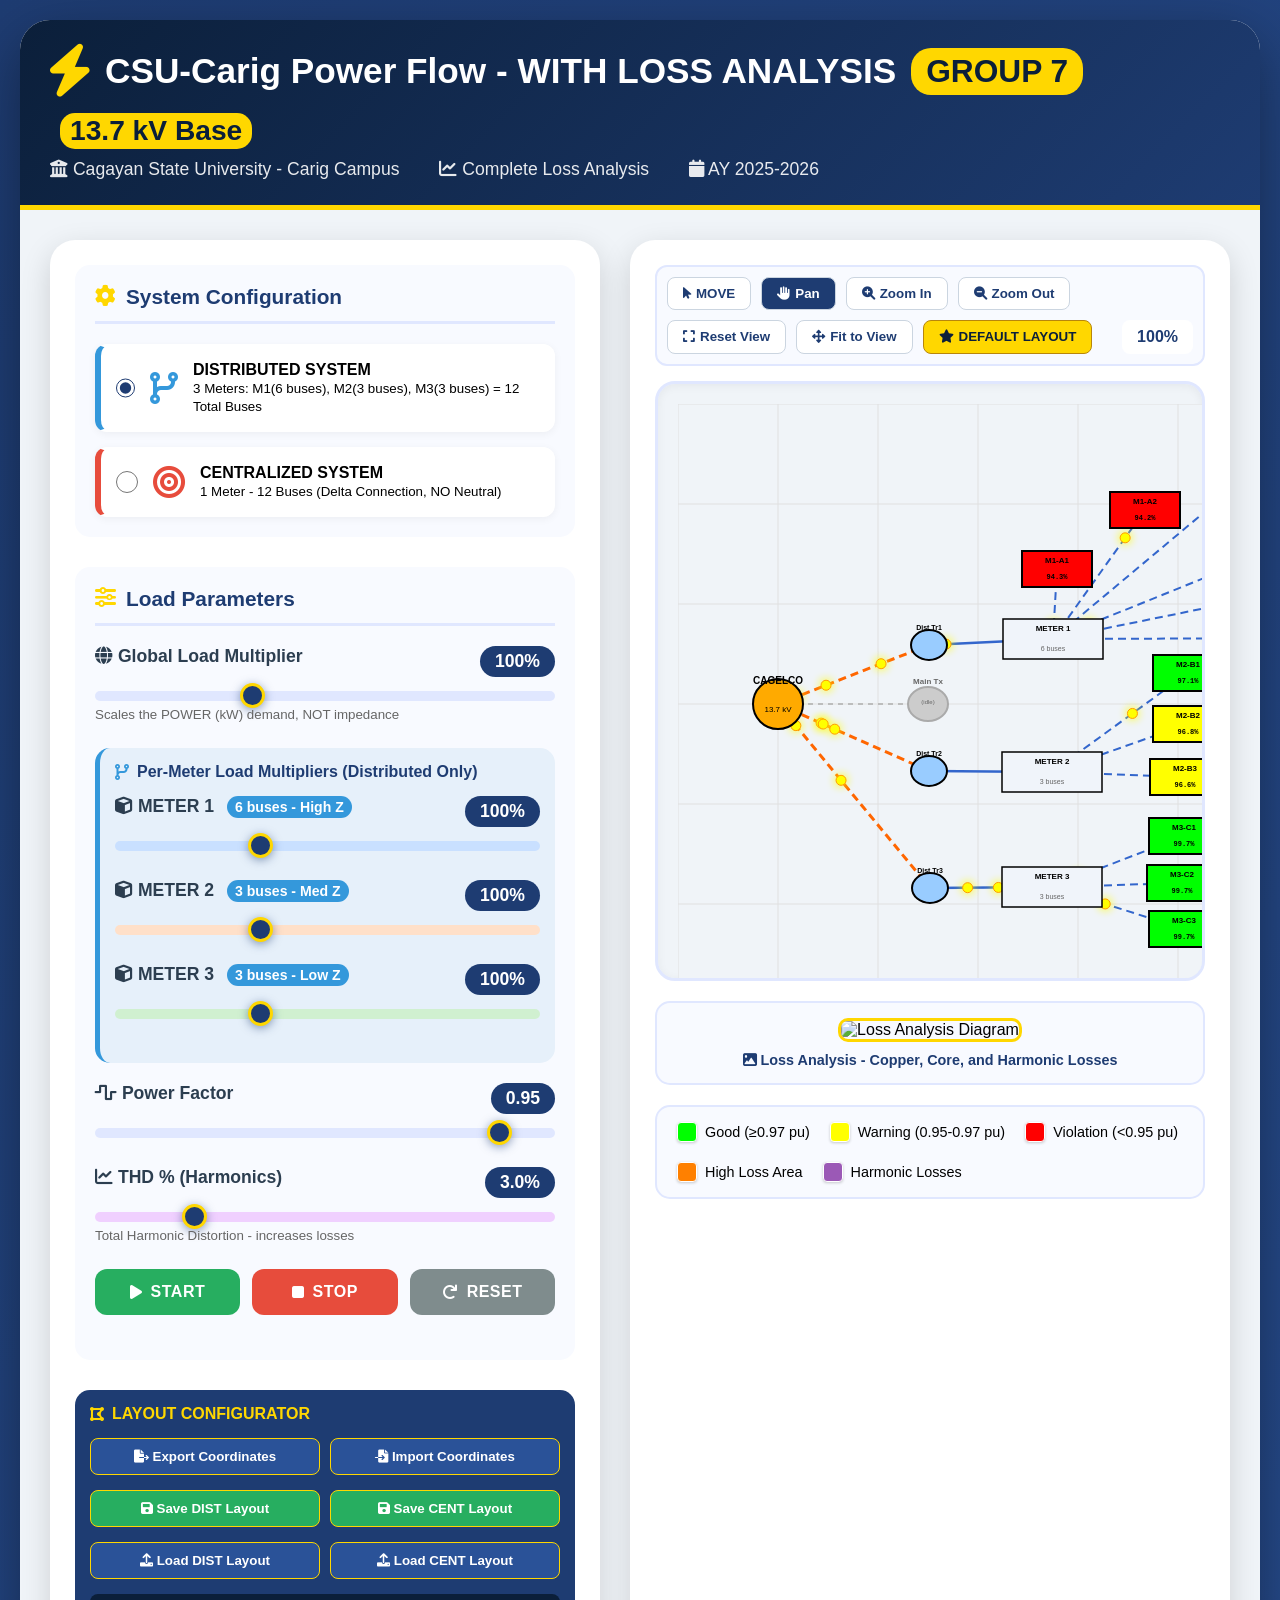
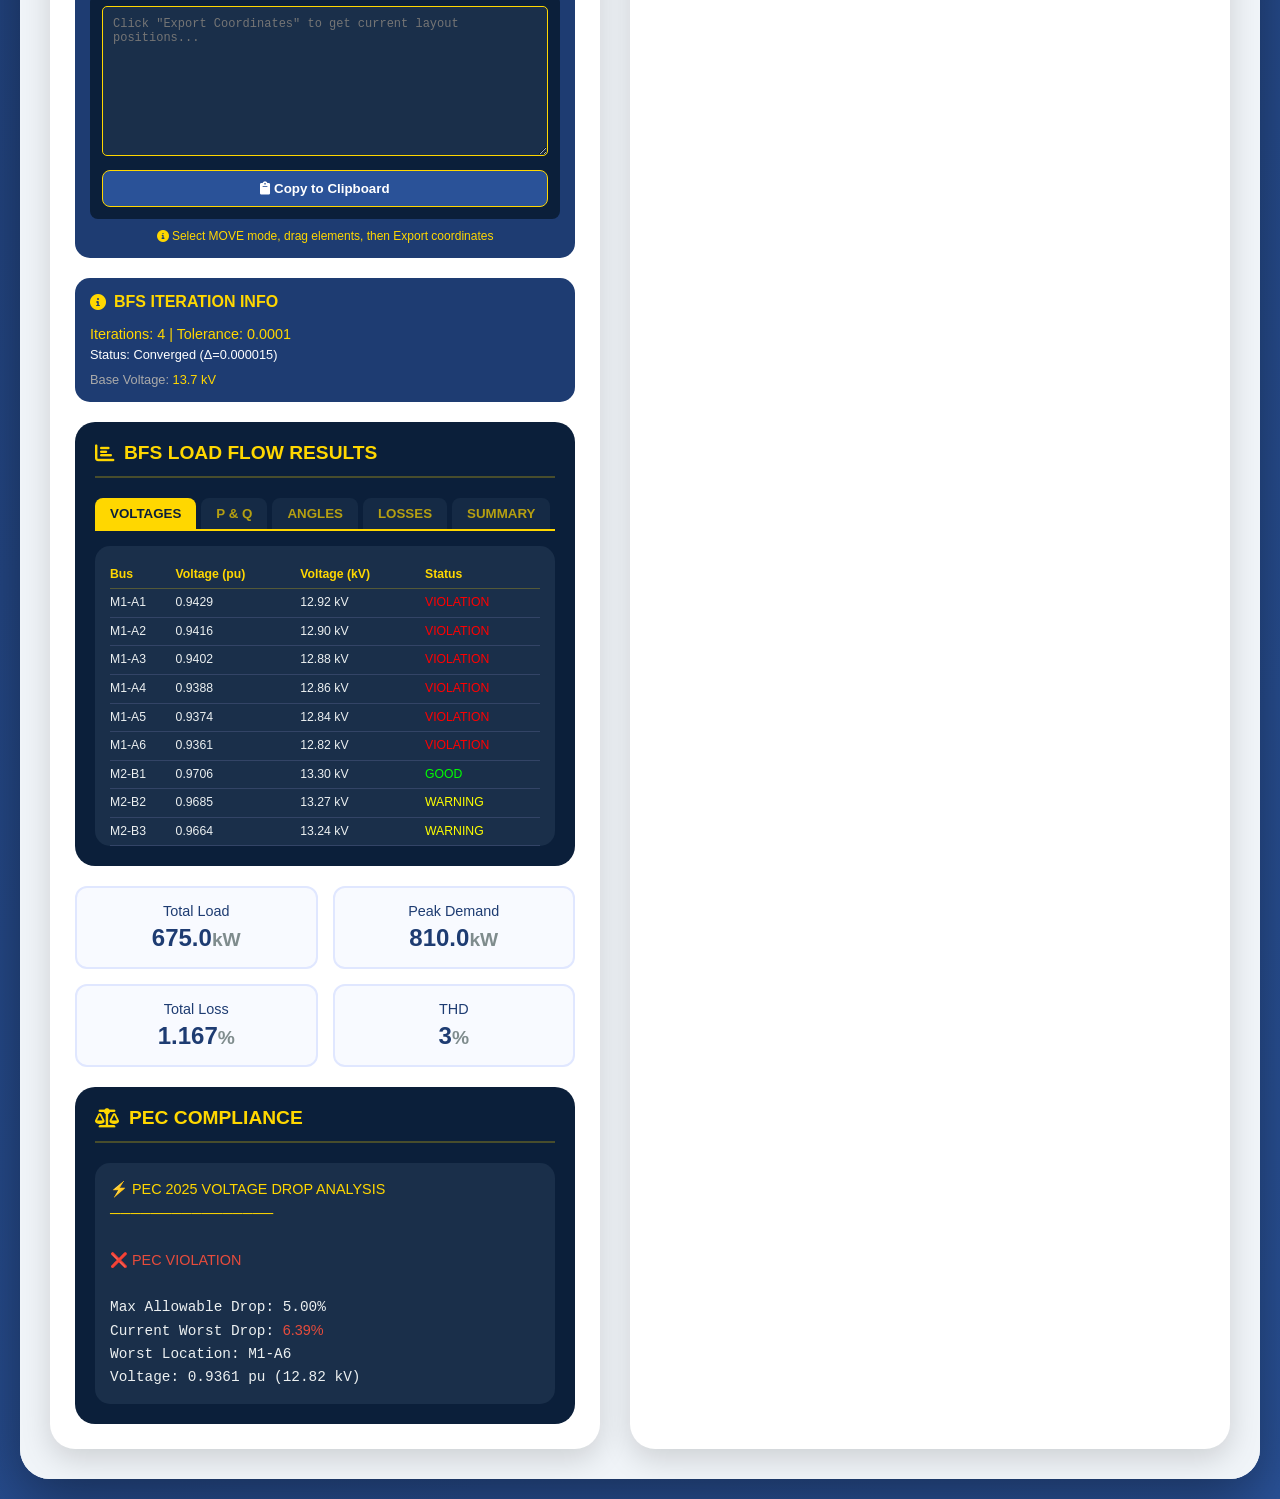
==== commit 1b5fa3d9: "shhh" ====
--- a/index.html
+++ b/index.html
@@ -3,7 +3,7 @@
 <head>
     <meta charset="UTF-8">
     <meta name="viewport" content="width=device-width, initial-scale=1.0">
-    <title>CSU-Carig Power Flow - LAST NA TO</title>
+    <title>CSU-Carig Power Flow - WITH LOSS ANALYSIS</title>
     <style>
         * {
             margin: 0;
@@ -40,6 +40,7 @@
             display: flex;
             align-items: center;
             gap: 15px;
+            flex-wrap: wrap;
         }
 
         .header h1 i {
@@ -317,7 +318,7 @@
 
         .config-export textarea {
             width: 100%;
-            height: 200px;
+            height: 150px;
             background: #1a2f4a;
             color: #ffd700;
             border: 1px solid #ffd700;
@@ -502,7 +503,7 @@
             padding: 20px;
             position: relative;
             overflow: auto;
-            height: 700px;
+            height: 600px;
             width: 100%;
             border: 3px solid #e0e7ff;
             box-shadow: inset 0 2px 10px rgba(0,0,0,0.05);
@@ -517,9 +518,33 @@
             display: block;
             background: #f0f4f8;
             width: 3000px;
-            height: 2200px;
+            height: 1800px;
             max-width: none;
             transform-origin: 0 0;
+        }
+
+        /* NEW: Image panel below canvas */
+        .image-panel {
+            margin-top: 20px;
+            padding: 15px;
+            background: #f8faff;
+            border-radius: 15px;
+            border: 2px solid #e0e7ff;
+            text-align: center;
+        }
+
+        .image-panel img {
+            max-width: 100%;
+            max-height: 200px;
+            border-radius: 10px;
+            border: 3px solid #ffd700;
+        }
+
+        .image-caption {
+            margin-top: 10px;
+            color: #1e3c72;
+            font-weight: 600;
+            font-size: 0.9em;
         }
 
         .legend {
@@ -551,13 +576,16 @@
         .color-box.green { background: #00ff00; }
         .color-box.yellow { background: #ffff00; }
         .color-box.red { background: #ff0000; }
+        .color-box.orange { background: #ff8000; }
         .color-box.gray { background: #cccccc; }
+        .color-box.purple { background: #9b59b6; }
 
         .tab-container {
             display: flex;
             gap: 5px;
             margin-bottom: 15px;
             border-bottom: 2px solid #ffd700;
+            flex-wrap: wrap;
         }
 
         .tab {
@@ -569,6 +597,12 @@
             cursor: pointer;
             font-weight: 600;
             opacity: 0.7;
+            transition: all 0.2s;
+        }
+
+        .tab:hover {
+            opacity: 1;
+            background: #2a3f5a;
         }
 
         .tab.active {
@@ -594,6 +628,10 @@
             font-weight: bold;
             margin-left: 10px;
         }
+
+        .loss-high { color: #ff0000; font-weight: bold; }
+        .loss-medium { color: #ff8000; font-weight: bold; }
+        .loss-low { color: #ffff00; font-weight: bold; }
     </style>
     <link rel="stylesheet" href="https://cdnjs.cloudflare.com/ajax/libs/font-awesome/6.0.0/css/all.min.css">
 </head>
@@ -602,13 +640,13 @@
         <div class="header">
             <h1>
                 <i class="fas fa-bolt"></i>
-                CSU-Carig Power Flow - LAST NA TO
+                CSU-Carig Power Flow - WITH LOSS ANALYSIS
                 <span class="badge">GROUP 7</span>
                 <span class="base-kv-badge">13.7 kV Base</span>
             </h1>
             <div class="subtitle">
                 <span><i class="fas fa-university"></i> Cagayan State University - Carig Campus</span>
-                <span><i class="fas fa-arrows-alt"></i> Positions</span>
+                <span><i class="fas fa-chart-line"></i> Complete Loss Analysis</span>
                 <span><i class="fas fa-calendar"></i> AY 2025-2026</span>
             </div>
         </div>
@@ -639,14 +677,15 @@
                 </div>
 
                 <div class="control-section">
-                    <h3><i class="fas fa-sliders-h"></i> Global Load Parameters</h3>
+                    <h3><i class="fas fa-sliders-h"></i> Load Parameters</h3>
                     
                     <div class="slider-group">
                         <div class="slider-label">
                             <span><i class="fas fa-globe"></i> Global Load Multiplier</span>
                             <span class="value-badge" id="loadValue">100%</span>
                         </div>
-                        <input type="range" class="slider" id="loadSlider" min="0.5" max="5.0" step="0.1" value="1.0" oninput="updateLoad(this.value)">
+                        <input type="range" class="slider" id="loadSlider" min="0.5" max="2.0" step="0.1" value="1.0" oninput="updateLoad(this.value)">
+                        <small style="color: #666;">Scales the POWER (kW) demand, NOT impedance</small>
                     </div>
 
                     <!-- PER-METER LOAD MULTIPLIERS -->
@@ -686,15 +725,17 @@
                             <span><i class="fas fa-wave-square"></i> Power Factor</span>
                             <span class="value-badge" id="pfValue">0.95</span>
                         </div>
-                        <input type="range" class="slider" id="pfSlider" min="0.3" max="1.0" step="0.01" value="0.95" oninput="updatePF(this.value)">
+                        <input type="range" class="slider" id="pfSlider" min="0.5" max="1.0" step="0.01" value="0.95" oninput="updatePF(this.value)">
                     </div>
 
+                    <!-- NEW: Harmonic Distortion Slider -->
                     <div class="slider-group">
                         <div class="slider-label">
-                            <span><i class="fas fa-tachometer-alt"></i> Animation Speed</span>
-                            <span class="value-badge" id="speedValue">1.0x</span>
+                            <span><i class="fas fa-chart-line"></i> THD % (Harmonics)</span>
+                            <span class="value-badge" id="thdValue">3.0%</span>
                         </div>
-                        <input type="range" class="slider" id="speedSlider" min="0.1" max="3.0" step="0.1" value="1.0" oninput="updateSpeed(this.value)">
+                        <input type="range" class="slider" id="thdSlider" min="0" max="15" step="0.5" value="3.0" oninput="updateTHD(this.value)" style="background: #f0d0ff;">
+                        <small style="color: #666;">Total Harmonic Distortion - increases losses</small>
                     </div>
 
                     <div class="button-grid">
@@ -767,7 +808,7 @@
                     </div>
                 </div>
 
-                <!-- Load Flow Results Tabs -->
+                <!-- Load Flow Results Tabs - ADDED LOSSES TAB -->
                 <div class="data-panel">
                     <h4><i class="fas fa-chart-bar"></i> BFS LOAD FLOW RESULTS</h4>
                     
@@ -775,6 +816,7 @@
                         <button class="tab active" onclick="switchTab('voltages')">VOLTAGES</button>
                         <button class="tab" onclick="switchTab('power')">P & Q</button>
                         <button class="tab" onclick="switchTab('angles')">ANGLES</button>
+                        <button class="tab" onclick="switchTab('losses')">LOSSES</button>
                         <button class="tab" onclick="switchTab('summary')">SUMMARY</button>
                     </div>
                     
@@ -793,6 +835,13 @@
                     <div id="angles-tab" class="tab-content">
                         <div class="data-content" id="angleDisplay">
                             Computing voltage angles...
+                        </div>
+                    </div>
+                    
+                    <!-- NEW: Losses Tab -->
+                    <div id="losses-tab" class="tab-content">
+                        <div class="data-content" id="lossDisplay">
+                            Computing losses...
                         </div>
                     </div>
                     
@@ -844,7 +893,15 @@
                     <span class="zoom-level" id="zoomLevel">100%</span>
                 </div>
                 <div class="canvas-container" id="canvasContainer">
-                    <canvas id="powerCanvas" width="3000" height="2200"></canvas>
+                    <canvas id="powerCanvas" width="3000" height="1800"></canvas>
+                </div>
+
+                <!-- NEW: Image Panel below canvas for 1.jpg -->
+                <div class="image-panel">
+                    <img src="images/1.jpg" alt="Loss Analysis Diagram" id="lossImage">
+                    <div class="image-caption">
+                        <i class="fas fa-image"></i> Loss Analysis - Copper, Core, and Harmonic Losses
+                    </div>
                 </div>
 
                 <!-- Legend -->
@@ -852,7 +909,8 @@
                     <div class="legend-item"><div class="color-box green"></div><span>Good (≥0.97 pu)</span></div>
                     <div class="legend-item"><div class="color-box yellow"></div><span>Warning (0.95-0.97 pu)</span></div>
                     <div class="legend-item"><div class="color-box red"></div><span>Violation (<0.95 pu)</span></div>
-                    <div class="legend-item"><div class="color-box gray"></div><span>Idle Component (Dist Mode)</span></div>
+                    <div class="legend-item"><div class="color-box orange"></div><span>High Loss Area</span></div>
+                    <div class="legend-item"><div class="color-box purple"></div><span>Harmonic Losses</span></div>
                 </div>
             </div>
         </div>
@@ -922,6 +980,7 @@
         let animationRunning = true;
         let loadMultiplier = 1.0;
         let powerFactor = 0.95;
+        let thdPercent = 3.0; // NEW: Total Harmonic Distortion %
         let animationSpeed = 1.0;
         let animationFrame;
         
@@ -955,6 +1014,14 @@
                 else slider.style.background = '#d0f0d0';
             }
             
+            updateAllDisplays();
+            drawCanvas();
+        }
+
+        // NEW: Update THD
+        function updateTHD(value) {
+            thdPercent = parseFloat(value);
+            document.getElementById('thdValue').textContent = thdPercent.toFixed(1) + '%';
             updateAllDisplays();
             drawCanvas();
         }
@@ -1055,6 +1122,115 @@
         let selectedIndex = null;
         let selectedName = null;
         let dragOffsetX, dragOffsetY;
+
+        // ===========================================
+        // LOSS CALCULATION FUNCTIONS - NEW
+        // ===========================================
+        
+        // Loss factors
+        const lossFactors = {
+            coreLossPercent: 0.005, // 0.5% of rated capacity - constant core losses
+            harmonicFactor: 0.01,    // Base harmonic loss factor (per % THD)
+            temperatureFactor: 1.0    // Can be adjusted for temperature
+        };
+
+        // Calculate all losses with sources
+        function calculateDetailedLosses() {
+            const totalCapacity = systemType === 'distributed' ? 750 : 1500; // kVA
+            const totalLoadKW = loadFlowResults.totalP || 0;
+            
+            // 1. Copper losses (I²R) - from BFS results
+            const copperLosses = loadFlowResults.branchLossesP || [];
+            const totalCopperLoss = loadFlowResults.totalPLoss || 0;
+            
+            // 2. Core losses (constant, independent of load)
+            const coreLoss = totalCapacity * lossFactors.coreLossPercent; // in kW
+            
+            // 3. Harmonic losses (additional from non-linear loads)
+            // THD causes additional heating - approximate as % of copper losses
+            const harmonicMultiplier = 1 + (thdPercent / 100) * 2; // THD effect
+            const harmonicLoss = totalCopperLoss * (harmonicMultiplier - 1) + (totalLoadKW * 0.005 * (thdPercent / 5));
+            
+            // 4. Identify where losses occur (by branch)
+            const branchLocations = [];
+            copperLosses.forEach((loss, idx) => {
+                if (loss > 0.1) { // Only show significant losses
+                    let location = '';
+                    if (idx < 3) location = 'Source to Meters';
+                    else if (idx < 9) location = 'Meter 1 branches';
+                    else if (idx < 12) location = 'Meter 2 branches';
+                    else location = 'Meter 3 branches';
+                    
+                    branchLocations.push({
+                        branch: idx + 1,
+                        loss: loss,
+                        location: location,
+                        r: networkBranches[idx]?.r || 0,
+                        i: loadFlowResults.branchCurrents?.[idx] || 0
+                    });
+                }
+            });
+            
+            // Sort by loss magnitude
+            branchLocations.sort((a, b) => b.loss - a.loss);
+            
+            return {
+                copper: copperLosses,
+                totalCopper: totalCopperLoss,
+                core: coreLoss,
+                harmonic: harmonicLoss,
+                total: totalCopperLoss + coreLoss + harmonicLoss,
+                branches: branchLocations.slice(0, 8), // Top 8 lossy branches
+                thdEffect: harmonicMultiplier
+            };
+        }
+
+        // NEW: Update loss display
+        function updateLossDisplay() {
+            const losses = calculateDetailedLosses();
+            const totalLoad = loadFlowResults.totalP || 0;
+            
+            let html = `
+                <span style="color: #ffd700;">📊 LOSS BREAKDOWN - WHERE LOSSES COME FROM</span><br>
+                <span style="color: #ffd700;">────────────────────────────────</span><br><br>
+                
+                <span style="color: #ff0000;">🔴 COPPER LOSSES (I²R):</span><br>
+                <span style="font-size: 0.85em; color: #aaa;"> from current flowing through resistance</span><br>
+                ㅤTotal: ${losses.totalCopper.toFixed(2)} kW<br>
+            `;
+            
+            // Show top loss locations
+            if (losses.branches.length > 0) {
+                html += `<br><span style="color: #ff8000;">📍 WHERE LOSSES OCCUR:</span><br>`;
+                losses.branches.forEach((b, i) => {
+                    const lossClass = b.loss > 5 ? 'loss-high' : (b.loss > 2 ? 'loss-medium' : 'loss-low');
+                    html += `ㅤ${i+1}. ${b.location} - Branch ${b.branch}: <span class="${lossClass}">${b.loss.toFixed(2)} kW</span> (R=${b.r.toFixed(4)}Ω, I=${b.i.toFixed(2)}A)<br>`;
+                });
+            }
+            
+            html += `
+                <br><span style="color: #e67e22;">🟠 CORE (IRON) LOSSES:</span><br>
+                <span style="font-size: 0.85em; color: #aaa;"> constant, from transformer magnetization</span><br>
+                ㅤTransformer core: ${losses.core.toFixed(2)} kW<br>
+                
+                <br><span style="color: #9b59b6;">🟣 HARMONIC LOSSES (THD = ${thdPercent}%):</span><br>
+                <span style="font-size: 0.85em; color: #aaa;"> from non-linear loads (computers, LEDs, VFDs)</span><br>
+                ㅤAdditional losses: ${losses.harmonic.toFixed(2)} kW<br>
+                ㅤTHD multiplier: ${losses.thdEffect.toFixed(2)}x<br>
+                
+                <br><span style="color: #ffd700;">══════════════════════════════</span><br>
+                <span style="color: #ff0000; font-size: 1.1em;">💰 TOTAL LOSSES: ${losses.total.toFixed(2)} kW</span><br>
+                <span style="color: #aaa;"> (${((losses.total / totalLoad) * 100).toFixed(2)}% of total load)</span><br>
+                <span style="color: #ffd700;">══════════════════════════════</span><br>
+                
+                <br><span style="color: #3498db;">📋 LOSS FACTORS:</span><br>
+                ㅤ• Copper losses: I²R (depends on current)<br>
+                ㅤ• Core losses: Constant (0.5% of rating)<br>
+                ㅤ• Harmonic losses: ${(thdPercent * 0.2).toFixed(1)}% of load + ${(thdPercent/5).toFixed(1)}% of copper<br>
+            `;
+            
+            document.getElementById('lossDisplay').innerHTML = html;
+        }
 
         // ===========================================
         // LAYOUT CONFIGURATION FUNCTIONS
@@ -1206,24 +1382,23 @@
                 branches.push({ from: 0, to: 2, r: lineData.distributed.meter2.r, x: lineData.distributed.meter2.x, name: 'Src-M2' });
                 branches.push({ from: 0, to: 3, r: lineData.distributed.meter3.r, x: lineData.distributed.meter3.x, name: 'Src-M3' });
                 
-                // Meter 1 branches
-                // Meter 1 branches
-for (let i = 0; i < 6; i++) {
-    const factor = 0.3 + (i * 0.15);
-    branches.push({ 
-        from: 1, to: 4 + i, 
-        r: lineData.distributed.meter1.r * factor * 1.0, // CHANGED to 1.0
-        x: lineData.distributed.meter1.x * factor * 1.0, // CHANGED to 1.0
-        name: `M1-A${i+1}` 
-    });
-}
+                // Meter 1 branches - impedance multipliers are FIXED (load multiplier affects POWER, not impedance)
+                for (let i = 0; i < 6; i++) {
+                    const factor = 0.3 + (i * 0.15);
+                    branches.push({ 
+                        from: 1, to: 4 + i, 
+                        r: lineData.distributed.meter1.r * factor * 1.0, // Fixed impedance
+                        x: lineData.distributed.meter1.x * factor * 1.0,
+                        name: `M1-A${i+1}` 
+                    });
+                }
                 
                 for (let i = 0; i < 3; i++) {
                     const factor = 0.5 + (i * 0.25);
                     branches.push({ 
                         from: 2, to: 10 + i, 
-                        r: lineData.distributed.meter2.r * factor * 2.0,
-                        x: lineData.distributed.meter2.x * factor * 2.0, 
+                        r: lineData.distributed.meter2.r * factor * 1.0, // Fixed impedance
+                        x: lineData.distributed.meter2.x * factor * 1.0,
                         name: `M2-B${i+1}` 
                     });
                 }
@@ -1232,8 +1407,8 @@
                     const factor = 0.5 + (i * 0.25);
                     branches.push({ 
                         from: 3, to: 13 + i, 
-                        r: lineData.distributed.meter3.r * factor * 1.5,
-                        x: lineData.distributed.meter3.x * factor * 1.5, 
+                        r: lineData.distributed.meter3.r * factor * 1.0, // Fixed impedance
+                        x: lineData.distributed.meter3.x * factor * 1.0,
                         name: `M3-C${i+1}` 
                     });
                 }
@@ -1248,8 +1423,8 @@
                     const factor = 0.15 + (i * 0.08);
                     branches.push({ 
                         from: i, to: i + 1, 
-                        r: lineData.centralized.main.r * factor * 3.0,
-                        x: lineData.centralized.main.x * factor * 3.0, 
+                        r: lineData.centralized.main.r * factor * 1.0, // Fixed impedance
+                        x: lineData.centralized.main.x * factor * 1.0,
                         name: `Bus${i}-Bus${i+1}` 
                     });
                 }
@@ -1315,6 +1490,7 @@
                     }
                     
                     if (isLoadBus && loadIndex !== -1 && loadIndex < Pbase.length) {
+                        // LOAD MULTIPLIER NOW CORRECTLY SCALES POWER, NOT IMPEDANCE
                         const P = Pbase[loadIndex] * loadMultiplier * meterFactor;
                         const Q = Qbase[loadIndex] * loadMultiplier * meterFactor * (powerFactor / 0.95);
                         
@@ -1376,24 +1552,18 @@
                                 const branchIndex = networkBranches.indexOf(childBranch);
                                 if (branchIndex !== -1) {
                                     const Z_mag = Math.sqrt(childBranch.r*childBranch.r + childBranch.x*childBranch.x);
-                                    // FORWARD SWEEP - REDUCED DROP FOR CENTRALIZED
-// FORWARD SWEEP - REDUCED DROP FOR CENTRALIZED
-// FORWARD SWEEP - REDUCED DROP FOR CENTRALIZED
-let dropScale;
-if (systemType === 'centralized') {
-    // Much smaller drop scale for centralized
-    dropScale = 0.35; // REDUCED FROM 0.8 to 0.35
-    
-    // Calculate voltage drop WITHOUT hard bound during calculation
-    const rawVoltage = V[currentNode] - (I[branchIndex] * Z_mag * dropScale);
-    
-    // Don't apply Math.max here - let it go naturally
-    V[childNode] = rawVoltage;
-} else {
-    dropScale = 3.5; // Keep high for distributed
-    V[childNode] = Math.max(0.70, V[currentNode] - (I[branchIndex] * Z_mag * dropScale));
-}
                                     
+                                    let dropScale;
+                                    if (systemType === 'centralized') {
+                                        dropScale = 0.35;
+                                        const rawVoltage = V[currentNode] - (I[branchIndex] * Z_mag * dropScale);
+                                        V[childNode] = rawVoltage;
+                                    } else {
+                                        dropScale = 3.5;
+                                        V[childNode] = Math.max(0.70, V[currentNode] - (I[branchIndex] * Z_mag * dropScale));
+                                    }
+                                    
+                                    // Loss calculation (copper losses)
                                     P_loss[branchIndex] = I[branchIndex] * I[branchIndex] * childBranch.r * 1000;
                                     Q_loss[branchIndex] = I[branchIndex] * I[branchIndex] * childBranch.x * 1000;
                                 }
@@ -1475,6 +1645,7 @@
             updateVoltageDisplay();
             updatePowerDisplay();
             updateAngleDisplay();
+            updateLossDisplay(); // NEW: Update loss display
             updateSummaryDisplay();
             updateLoadMetrics();
             updateComplianceDisplay();
@@ -1509,29 +1680,42 @@
         function updatePowerDisplay() {
             const currentBusNames = systemType === 'distributed' ? distBusNames : centBusNames;
             let html = '<table class="load-flow-table">';
-            html += '<tr><th>Bus</th><th>P (kW)</th><th>Q (kVAR)</th></tr>';
+            html += '<tr><th>Bus</th><th>P (kW)</th><th>Q (kVAR)</th><th>R (Ω)</th><th>X (Ω)</th></tr>';
             
             for (let i = 0; i < loadFlowResults.P.length; i++) {
                 const P = loadFlowResults.P[i].toFixed(2);
                 const Q = loadFlowResults.Q[i].toFixed(2);
+                
+                // Show resistance for connected branches
+                let rText = '-', xText = '-';
+                if (i < networkBranches.length) {
+                    rText = networkBranches[i]?.r.toFixed(4) || '-';
+                    xText = networkBranches[i]?.x.toFixed(4) || '-';
+                }
                 
                 html += `<tr>`;
                 html += `<td>${currentBusNames[i]}</td>`;
                 html += `<td>${P}</td>`;
                 html += `<td>${Q}</td>`;
+                html += `<td>${rText}</td>`;
+                html += `<td>${xText}</td>`;
                 html += `</tr>`;
             }
             
             html += '</table>';
             
-            html += '<br><span style="color: #ffd700;">BRANCH LOSSES:</span><br>';
+            // Show branch currents
+            html += '<br><span style="color: #ffd700;">BRANCH CURRENTS:</span><br>';
             html += '<table class="load-flow-table">';
-            html += '<tr><th>Branch</th><th>P Loss (W)</th></tr>';
-            
-            const maxBranches = Math.min(6, loadFlowResults.branchLossesP.length);
-            for (let j = 0; j < maxBranches; j++) {
-                if (loadFlowResults.branchLossesP[j] > 0.01) {
-                    html += `<tr><td>Branch ${j+1}</td><td>${loadFlowResults.branchLossesP[j].toFixed(2)}</td></tr>`;
+            html += '<tr><th>Branch</th><th>Current (A)</th><th>R (Ω)</th></tr>';
+            
+            for (let j = 0; j < Math.min(6, loadFlowResults.branchCurrents.length); j++) {
+                if (loadFlowResults.branchCurrents[j] > 0.01) {
+                    html += `<tr>`;
+                    html += `<td>Branch ${j+1}</td>`;
+                    html += `<td>${(loadFlowResults.branchCurrents[j] * 100).toFixed(2)} A</td>`;
+                    html += `<td>${networkBranches[j]?.r.toFixed(4) || 0}</td>`;
+                    html += `</tr>`;
                 }
             }
             
@@ -1565,22 +1749,34 @@
             const maxV = Math.max(...voltages);
             const avgV = (voltages.reduce((a, b) => a + b, 0) / voltages.length).toFixed(4);
             
+            // Get loss breakdown
+            const losses = calculateDetailedLosses();
+            
             let html = `
                 <span style="color: #ffd700;">📊 BFS LOAD FLOW SUMMARY</span><br>
                 <span style="color: #ffd700;">────────────────</span><br><br>
+                
                 <span style="color: #3498db;">ITERATION INFO:</span><br>
                 • Iterations: ${loadFlowResults.iterations}<br>
-                • Max Deviation: ${loadFlowResults.maxDeviation.toFixed(6)}<br><br>
+                • Max Deviation: ${loadFlowResults.maxDeviation.toFixed(6)}<br>
+                • Tolerance: ${BFS_TOLERANCE}<br><br>
+                
                 <span style="color: #3498db;">TOTAL LOAD:</span><br>
                 • P: ${totalP} kW | Q: ${totalQ} kVAR | S: ${totalS} kVA<br>
-                • Power Factor: ${avgPF}<br><br>
+                • Power Factor: ${avgPF}<br>
+                • THD: ${thdPercent}%<br><br>
+                
                 <span style="color: #3498db;">VOLTAGE PROFILE (13.7 kV base):</span><br>
                 • Min: ${minV.toFixed(4)} pu (${(minV*basekV).toFixed(2)} kV)<br>
                 • Max: ${maxV.toFixed(4)} pu (${(maxV*basekV).toFixed(2)} kV)<br>
                 • Avg: ${avgV} pu<br><br>
-                <span style="color: #3498db;">SYSTEM LOSSES:</span><br>
-                • Total P Loss: ${totalLossP} W<br>
-                • Loss %: ${((loadFlowResults.totalPLoss / loadFlowResults.totalP) * 100).toFixed(2)}%<br>
+                
+                <span style="color: #e74c3c;">💰 TOTAL SYSTEM LOSSES:</span><br>
+                • Copper (I²R): ${losses.totalCopper.toFixed(2)} kW<br>
+                • Core (Iron): ${losses.core.toFixed(2)} kW<br>
+                • Harmonic (THD): ${losses.harmonic.toFixed(2)} kW<br>
+                • <span style="color: #ffd700;">TOTAL: ${losses.total.toFixed(2)} kW</span><br>
+                • Loss %: ${((losses.total / loadFlowResults.totalP) * 100).toFixed(2)}%<br>
             `;
             
             document.getElementById('summaryDisplay').innerHTML = html;
@@ -1588,13 +1784,14 @@
 
         function updateLoadMetrics() {
             const totalP = loadFlowResults.totalP;
-            const totalLossPercent = totalP > 0 ? ((loadFlowResults.totalPLoss / totalP) * 100).toFixed(3) : "0.000";
+            const losses = calculateDetailedLosses();
+            const totalLossPercent = totalP > 0 ? ((losses.total / totalP) * 100).toFixed(3) : "0.000";
             
             const metricsHtml = `
                 <div class="metric-card"><div class="label">Total Load</div><div class="value">${totalP.toFixed(1)}<span class="unit">kW</span></div></div>
                 <div class="metric-card"><div class="label">Peak Demand</div><div class="value">${(totalP * 1.2).toFixed(1)}<span class="unit">kW</span></div></div>
-                <div class="metric-card"><div class="label">System Loss</div><div class="value">${totalLossPercent}<span class="unit">%</span></div></div>
-                <div class="metric-card"><div class="label">BFS Iter</div><div class="value">${loadFlowResults.iterations}</div></div>
+                <div class="metric-card"><div class="label">Total Loss</div><div class="value">${totalLossPercent}<span class="unit">%</span></div></div>
+                <div class="metric-card"><div class="label">THD</div><div class="value">${thdPercent}<span class="unit">%</span></div></div>
             `;
             
             document.getElementById('loadMetrics').innerHTML = metricsHtml;
@@ -1839,15 +2036,15 @@
             ctx.font = '8px Arial';
             ctx.fillText('13.7 kV', sourcePos.x, sourcePos.y + 8);
             
-            // Draw main transformer - GRAY in distributed, ORANGE in centralized
+            // Draw main transformer
             ctx.beginPath();
             ctx.ellipse(mainTxPos.x, mainTxPos.y, 20, 17, 0, 0, Math.PI * 2);
             
             if (systemType === 'centralized') {
-                ctx.fillStyle = '#ffcc99';  // ORANGE/PEACH - ACTIVE
+                ctx.fillStyle = '#ffcc99';
                 ctx.strokeStyle = '#000000';
             } else {
-                ctx.fillStyle = '#cccccc';   // GRAY - IDLE
+                ctx.fillStyle = '#cccccc';
                 ctx.strokeStyle = '#aaaaaa';
             }
             ctx.fill();
@@ -1900,7 +2097,6 @@
                 ctx.fillStyle = '#000';
                 ctx.textAlign = 'center';
                 
-                // Shorten name for display
                 let displayName = name;
                 if (name.includes('METER 1')) displayName = 'METER 1';
                 if (name.includes('METER 2')) displayName = 'METER 2';
@@ -2001,6 +2197,7 @@
         function resetSimulation() {
             loadMultiplier = 1.0;
             powerFactor = 0.95;
+            thdPercent = 3.0;
             animationSpeed = 1.0;
             systemType = 'distributed';
             
@@ -2012,6 +2209,9 @@
             document.getElementById('meter1Value').textContent = '100%';
             document.getElementById('meter2Value').textContent = '100%';
             document.getElementById('meter3Value').textContent = '100%';
+            
+            document.getElementById('thdSlider').value = 3.0;
+            document.getElementById('thdValue').textContent = '3.0%';
             
             document.getElementById('meter1Slider').style.background = '#c9e0ff';
             document.getElementById('meter2Slider').style.background = '#ffe0c9';
@@ -2243,6 +2443,7 @@
         window.changeSystem = changeSystem;
         window.updateLoad = updateLoad;
         window.updatePF = updatePF;
+        window.updateTHD = updateTHD;
         window.updateSpeed = updateSpeed;
         window.updateMeterLM = updateMeterLM;
         window.startAnimation = startAnimation;
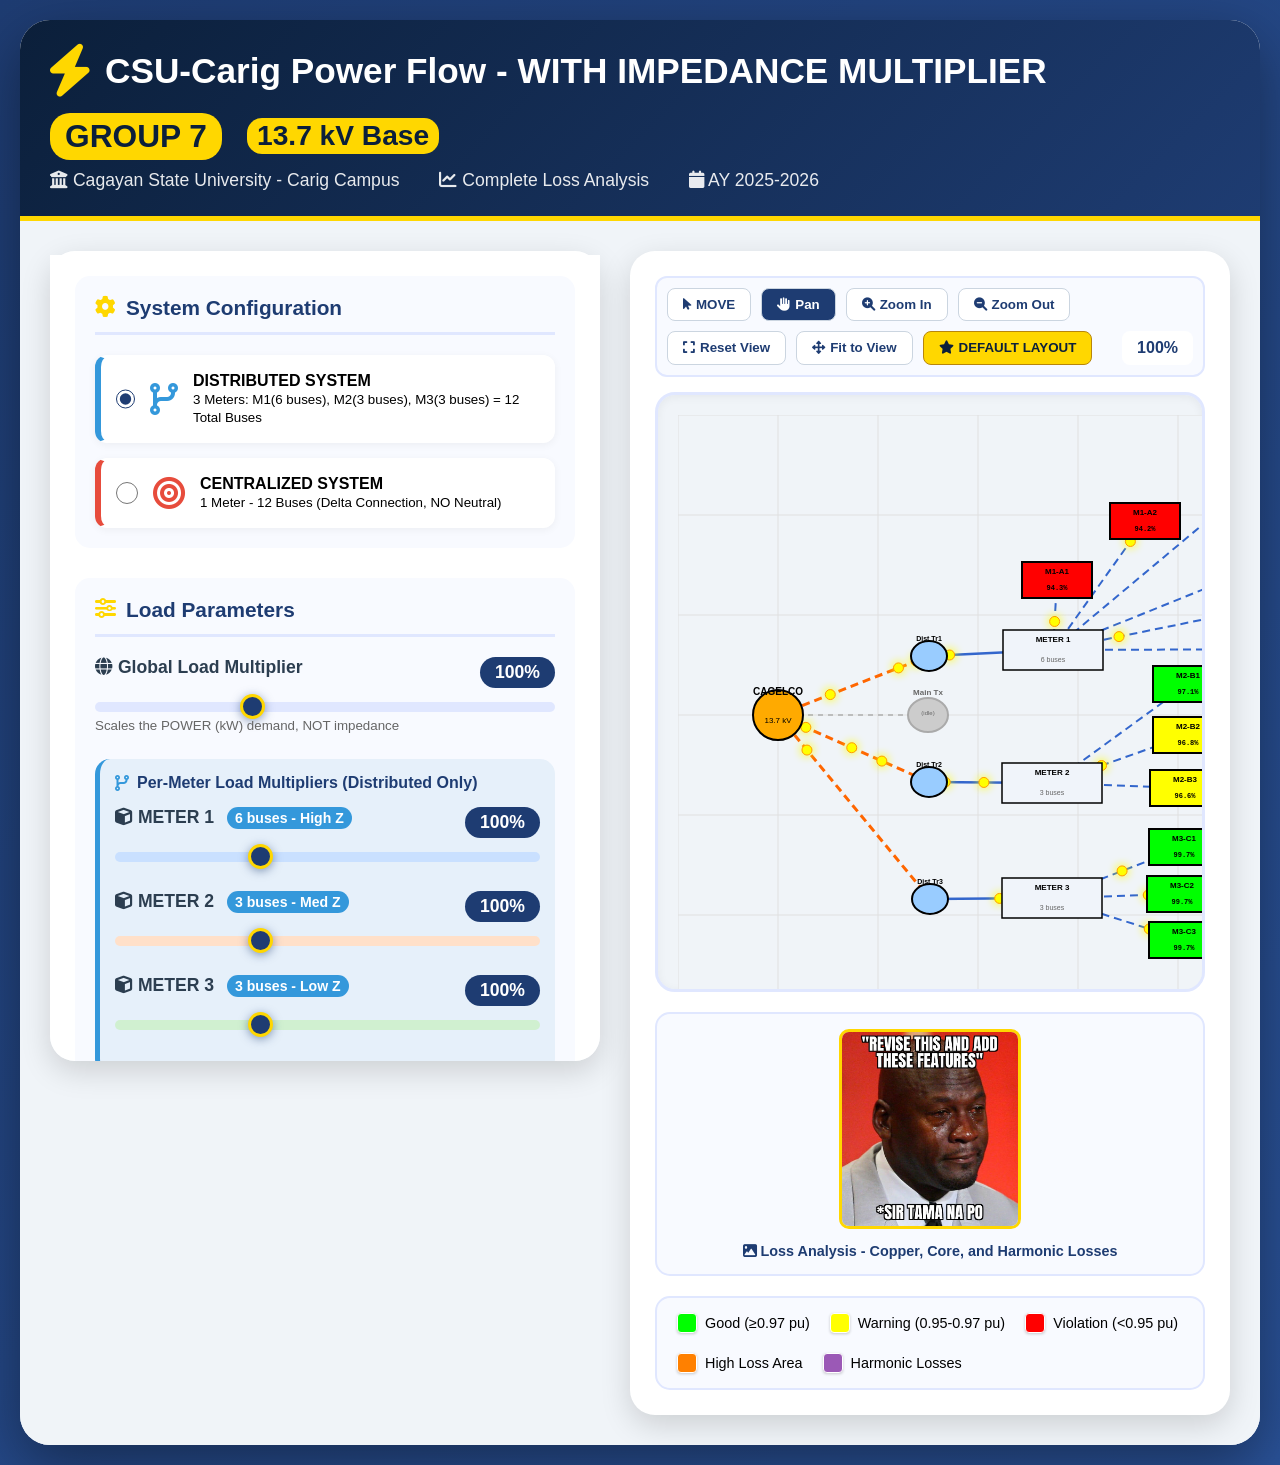
==== commit e5038368: "SSSS" ====
--- a/index.html
+++ b/index.html
@@ -3,7 +3,7 @@
 <head>
     <meta charset="UTF-8">
     <meta name="viewport" content="width=device-width, initial-scale=1.0">
-    <title>CSU-Carig Power Flow - WITH LOSS ANALYSIS</title>
+    <title>CSU-Carig Power Flow - WITH IMPEDANCE MULTIPLIER</title>
     <style>
         * {
             margin: 0;
@@ -79,6 +79,8 @@
             box-shadow: 0 10px 30px rgba(0, 0, 0, 0.15);
             padding: 25px;
             height: fit-content;
+            max-height: 90vh;
+            overflow-y: auto;
         }
 
         .control-section {
@@ -523,7 +525,6 @@
             transform-origin: 0 0;
         }
 
-        /* NEW: Image panel below canvas */
         .image-panel {
             margin-top: 20px;
             padding: 15px;
@@ -632,6 +633,20 @@
         .loss-high { color: #ff0000; font-weight: bold; }
         .loss-medium { color: #ff8000; font-weight: bold; }
         .loss-low { color: #ffff00; font-weight: bold; }
+
+        .impedance-note {
+            background: #fff3cd;
+            border-left: 4px solid #ffc107;
+            padding: 8px 12px;
+            border-radius: 5px;
+            margin: 10px 0;
+            font-size: 0.85em;
+            color: #856404;
+        }
+
+        .impedance-note i {
+            margin-right: 5px;
+        }
     </style>
     <link rel="stylesheet" href="https://cdnjs.cloudflare.com/ajax/libs/font-awesome/6.0.0/css/all.min.css">
 </head>
@@ -640,7 +655,7 @@
         <div class="header">
             <h1>
                 <i class="fas fa-bolt"></i>
-                CSU-Carig Power Flow - WITH LOSS ANALYSIS
+                CSU-Carig Power Flow - WITH IMPEDANCE MULTIPLIER
                 <span class="badge">GROUP 7</span>
                 <span class="base-kv-badge">13.7 kV Base</span>
             </h1>
@@ -720,6 +735,22 @@
                         </div>
                     </div>
 
+                    <!-- NEW: IMPEDANCE MULTIPLIER -->
+                    <div class="slider-group">
+                        <div class="slider-label">
+                            <span><i class="fas fa-bolt"></i> Impedance Multiplier (Z)</span>
+                            <span class="value-badge" id="zMultiplierValue">1.0x</span>
+                        </div>
+                        <input type="range" class="slider" id="zMultiplierSlider" min="0.5" max="3.0" step="0.1" value="1.0" oninput="updateZMultiplier(this.value)" style="background: #ffd700;">
+                        <small style="color: #666;">Scales ALL line impedances (R and X) - affects voltage drop</small>
+                    </div>
+
+                    <div class="impedance-note">
+                        <i class="fas fa-info-circle"></i> 
+                        <strong>Z = R + jX</strong> (Impedance) - These are the line values in ohms. 
+                        Load multiplier scales POWER, Impedance multiplier scales Z.
+                    </div>
+
                     <div class="slider-group">
                         <div class="slider-label">
                             <span><i class="fas fa-wave-square"></i> Power Factor</span>
@@ -728,7 +759,7 @@
                         <input type="range" class="slider" id="pfSlider" min="0.5" max="1.0" step="0.01" value="0.95" oninput="updatePF(this.value)">
                     </div>
 
-                    <!-- NEW: Harmonic Distortion Slider -->
+                    <!-- Harmonic Distortion Slider -->
                     <div class="slider-group">
                         <div class="slider-label">
                             <span><i class="fas fa-chart-line"></i> THD % (Harmonics)</span>
@@ -808,7 +839,7 @@
                     </div>
                 </div>
 
-                <!-- Load Flow Results Tabs - ADDED LOSSES TAB -->
+                <!-- Load Flow Results Tabs -->
                 <div class="data-panel">
                     <h4><i class="fas fa-chart-bar"></i> BFS LOAD FLOW RESULTS</h4>
                     
@@ -838,7 +869,6 @@
                         </div>
                     </div>
                     
-                    <!-- NEW: Losses Tab -->
                     <div id="losses-tab" class="tab-content">
                         <div class="data-content" id="lossDisplay">
                             Computing losses...
@@ -896,9 +926,9 @@
                     <canvas id="powerCanvas" width="3000" height="1800"></canvas>
                 </div>
 
-                <!-- NEW: Image Panel below canvas for 1.jpg -->
+                <!-- Image Panel below canvas for 1.jpg -->
                 <div class="image-panel">
-                    <img src="images/1.jpg" alt="Loss Analysis Diagram" id="lossImage">
+                    <img src="images/1.jpg" alt="Loss Analysis Diagram" id="lossImage" onerror="this.style.display='none'">
                     <div class="image-caption">
                         <i class="fas fa-image"></i> Loss Analysis - Copper, Core, and Harmonic Losses
                     </div>
@@ -980,7 +1010,8 @@
         let animationRunning = true;
         let loadMultiplier = 1.0;
         let powerFactor = 0.95;
-        let thdPercent = 3.0; // NEW: Total Harmonic Distortion %
+        let thdPercent = 3.0;
+        let zMultiplier = 1.0; // NEW: Impedance multiplier
         let animationSpeed = 1.0;
         let animationFrame;
         
@@ -1002,16 +1033,19 @@
 
         function updateMeterLM(meter, value) {
             meterLM[meter] = parseFloat(value);
-            document.getElementById(meter + 'Value').textContent = (value * 100).toFixed(0) + '%';
+            const elem = document.getElementById(meter + 'Value');
+            if (elem) elem.textContent = (value * 100).toFixed(0) + '%';
             
             const slider = document.getElementById(meter + 'Slider');
-            if (value > 1.5) slider.style.background = '#ffcccc';
-            else if (value > 1.2) slider.style.background = '#ffe0cc';
-            else if (value < 0.8) slider.style.background = '#cce5ff';
-            else {
-                if (meter === 'meter1') slider.style.background = '#c9e0ff';
-                else if (meter === 'meter2') slider.style.background = '#ffe0c9';
-                else slider.style.background = '#d0f0d0';
+            if (slider) {
+                if (value > 1.5) slider.style.background = '#ffcccc';
+                else if (value > 1.2) slider.style.background = '#ffe0cc';
+                else if (value < 0.8) slider.style.background = '#cce5ff';
+                else {
+                    if (meter === 'meter1') slider.style.background = '#c9e0ff';
+                    else if (meter === 'meter2') slider.style.background = '#ffe0c9';
+                    else slider.style.background = '#d0f0d0';
+                }
             }
             
             updateAllDisplays();
@@ -1021,7 +1055,17 @@
         // NEW: Update THD
         function updateTHD(value) {
             thdPercent = parseFloat(value);
-            document.getElementById('thdValue').textContent = thdPercent.toFixed(1) + '%';
+            const elem = document.getElementById('thdValue');
+            if (elem) elem.textContent = thdPercent.toFixed(1) + '%';
+            updateAllDisplays();
+            drawCanvas();
+        }
+
+        // NEW: Update Impedance Multiplier
+        function updateZMultiplier(value) {
+            zMultiplier = parseFloat(value);
+            const elem = document.getElementById('zMultiplierValue');
+            if (elem) elem.textContent = zMultiplier.toFixed(1) + 'x';
             updateAllDisplays();
             drawCanvas();
         }
@@ -1124,7 +1168,7 @@
         let dragOffsetX, dragOffsetY;
 
         // ===========================================
-        // LOSS CALCULATION FUNCTIONS - NEW
+        // LOSS CALCULATION FUNCTIONS
         // ===========================================
         
         // Loss factors
@@ -1185,7 +1229,7 @@
             };
         }
 
-        // NEW: Update loss display
+        // Update loss display
         function updateLossDisplay() {
             const losses = calculateDetailedLosses();
             const totalLoad = loadFlowResults.totalP || 0;
@@ -1227,9 +1271,11 @@
                 ㅤ• Copper losses: I²R (depends on current)<br>
                 ㅤ• Core losses: Constant (0.5% of rating)<br>
                 ㅤ• Harmonic losses: ${(thdPercent * 0.2).toFixed(1)}% of load + ${(thdPercent/5).toFixed(1)}% of copper<br>
+                ㅤ• <strong>Impedance Multiplier: ${zMultiplier.toFixed(1)}x</strong> (scales all R and X)<br>
             `;
             
-            document.getElementById('lossDisplay').innerHTML = html;
+            const lossElem = document.getElementById('lossDisplay');
+            if (lossElem) lossElem.innerHTML = html;
         }
 
         // ===========================================
@@ -1258,12 +1304,15 @@
             }
             
             const jsonString = JSON.stringify(layoutData, null, 2);
-            document.getElementById('layoutConfigText').value = jsonString;
+            const elem = document.getElementById('layoutConfigText');
+            if (elem) elem.value = jsonString;
         }
 
         function importCoordinates() {
             try {
-                const jsonString = document.getElementById('layoutConfigText').value;
+                const elem = document.getElementById('layoutConfigText');
+                if (!elem) return;
+                const jsonString = elem.value;
                 const layoutData = JSON.parse(jsonString);
                 
                 if (layoutData.type === 'distributed' && systemType === 'distributed') {
@@ -1365,50 +1414,70 @@
 
         function copyToClipboard() {
             const textarea = document.getElementById('layoutConfigText');
-            textarea.select();
-            document.execCommand('copy');
-            alert('Layout copied to clipboard!');
+            if (textarea) {
+                textarea.select();
+                document.execCommand('copy');
+                alert('Layout copied to clipboard!');
+            }
         }
 
         // ===========================================
-        // NETWORK TOPOLOGY FUNCTIONS
+        // NETWORK TOPOLOGY FUNCTIONS - WITH IMPEDANCE MULTIPLIER
         // ===========================================
         function buildNetworkTopology() {
             const branches = [];
             const children = {};
             
             if (systemType === 'distributed') {
-                branches.push({ from: 0, to: 1, r: lineData.distributed.meter1.r, x: lineData.distributed.meter1.x, name: 'Src-M1' });
-                branches.push({ from: 0, to: 2, r: lineData.distributed.meter2.r, x: lineData.distributed.meter2.x, name: 'Src-M2' });
-                branches.push({ from: 0, to: 3, r: lineData.distributed.meter3.r, x: lineData.distributed.meter3.x, name: 'Src-M3' });
-                
-                // Meter 1 branches - impedance multipliers are FIXED (load multiplier affects POWER, not impedance)
+                // Apply zMultiplier to ALL impedances
+                branches.push({ 
+                    from: 0, to: 1, 
+                    r: lineData.distributed.meter1.r * zMultiplier, 
+                    x: lineData.distributed.meter1.x * zMultiplier, 
+                    name: 'Src-M1' 
+                });
+                branches.push({ 
+                    from: 0, to: 2, 
+                    r: lineData.distributed.meter2.r * zMultiplier, 
+                    x: lineData.distributed.meter2.x * zMultiplier, 
+                    name: 'Src-M2' 
+                });
+                branches.push({ 
+                    from: 0, to: 3, 
+                    r: lineData.distributed.meter3.r * zMultiplier, 
+                    x: lineData.distributed.meter3.x * zMultiplier, 
+                    name: 'Src-M3' 
+                });
+                
+                // Meter 1 branches
                 for (let i = 0; i < 6; i++) {
                     const factor = 0.3 + (i * 0.15);
                     branches.push({ 
                         from: 1, to: 4 + i, 
-                        r: lineData.distributed.meter1.r * factor * 1.0, // Fixed impedance
-                        x: lineData.distributed.meter1.x * factor * 1.0,
+                        r: lineData.distributed.meter1.r * factor * zMultiplier,
+                        x: lineData.distributed.meter1.x * factor * zMultiplier,
                         name: `M1-A${i+1}` 
                     });
                 }
                 
+                // Meter 2 branches
                 for (let i = 0; i < 3; i++) {
                     const factor = 0.5 + (i * 0.25);
                     branches.push({ 
                         from: 2, to: 10 + i, 
-                        r: lineData.distributed.meter2.r * factor * 1.0, // Fixed impedance
-                        x: lineData.distributed.meter2.x * factor * 1.0,
+                        r: lineData.distributed.meter2.r * factor * zMultiplier,
+                        x: lineData.distributed.meter2.x * factor * zMultiplier,
                         name: `M2-B${i+1}` 
                     });
                 }
                 
+                // Meter 3 branches
                 for (let i = 0; i < 3; i++) {
                     const factor = 0.5 + (i * 0.25);
                     branches.push({ 
                         from: 3, to: 13 + i, 
-                        r: lineData.distributed.meter3.r * factor * 1.0, // Fixed impedance
-                        x: lineData.distributed.meter3.x * factor * 1.0,
+                        r: lineData.distributed.meter3.r * factor * zMultiplier,
+                        x: lineData.distributed.meter3.x * factor * zMultiplier,
                         name: `M3-C${i+1}` 
                     });
                 }
@@ -1419,12 +1488,13 @@
                 });
                 
             } else {
+                // Centralized - apply zMultiplier
                 for (let i = 0; i < 12; i++) {
                     const factor = 0.15 + (i * 0.08);
                     branches.push({ 
                         from: i, to: i + 1, 
-                        r: lineData.centralized.main.r * factor * 1.0, // Fixed impedance
-                        x: lineData.centralized.main.x * factor * 1.0,
+                        r: lineData.centralized.main.r * factor * zMultiplier,
+                        x: lineData.centralized.main.x * factor * zMultiplier,
                         name: `Bus${i}-Bus${i+1}` 
                     });
                 }
@@ -1490,7 +1560,7 @@
                     }
                     
                     if (isLoadBus && loadIndex !== -1 && loadIndex < Pbase.length) {
-                        // LOAD MULTIPLIER NOW CORRECTLY SCALES POWER, NOT IMPEDANCE
+                        // LOAD MULTIPLIER SCALES POWER, NOT IMPEDANCE
                         const P = Pbase[loadIndex] * loadMultiplier * meterFactor;
                         const Q = Qbase[loadIndex] * loadMultiplier * meterFactor * (powerFactor / 0.95);
                         
@@ -1584,8 +1654,10 @@
                 V_prev = [...V];
             }
             
-            document.getElementById('bfsInfo').innerHTML = `Iterations: ${iteration} | Tolerance: ${BFS_TOLERANCE}`;
-            document.getElementById('bfsStatus').innerHTML = `Status: Converged (Δ=${maxDeviation.toFixed(6)})`;
+            const bfsInfo = document.getElementById('bfsInfo');
+            const bfsStatus = document.getElementById('bfsStatus');
+            if (bfsInfo) bfsInfo.innerHTML = `Iterations: ${iteration} | Tolerance: ${BFS_TOLERANCE}`;
+            if (bfsStatus) bfsStatus.innerHTML = `Status: Converged (Δ=${maxDeviation.toFixed(6)})`;
             
             const results = {
                 voltages: [], angles: [], P: [], Q: [], branchP: [], branchQ: [],
@@ -1645,7 +1717,7 @@
             updateVoltageDisplay();
             updatePowerDisplay();
             updateAngleDisplay();
-            updateLossDisplay(); // NEW: Update loss display
+            updateLossDisplay();
             updateSummaryDisplay();
             updateLoadMetrics();
             updateComplianceDisplay();
@@ -1674,23 +1746,28 @@
             }
             
             html += '</table>';
-            document.getElementById('voltageDisplay').innerHTML = html;
+            const voltageElem = document.getElementById('voltageDisplay');
+            if (voltageElem) voltageElem.innerHTML = html;
         }
 
         function updatePowerDisplay() {
             const currentBusNames = systemType === 'distributed' ? distBusNames : centBusNames;
             let html = '<table class="load-flow-table">';
-            html += '<tr><th>Bus</th><th>P (kW)</th><th>Q (kVAR)</th><th>R (Ω)</th><th>X (Ω)</th></tr>';
+            html += '<tr><th>Bus</th><th>P (kW)</th><th>Q (kVAR)</th><th>R (Ω)</th><th>X (Ω)</th><th>|Z| (Ω)</th></tr>';
             
             for (let i = 0; i < loadFlowResults.P.length; i++) {
                 const P = loadFlowResults.P[i].toFixed(2);
                 const Q = loadFlowResults.Q[i].toFixed(2);
                 
                 // Show resistance for connected branches
-                let rText = '-', xText = '-';
+                let rText = '-', xText = '-', zText = '-';
                 if (i < networkBranches.length) {
-                    rText = networkBranches[i]?.r.toFixed(4) || '-';
-                    xText = networkBranches[i]?.x.toFixed(4) || '-';
+                    const r = networkBranches[i]?.r || 0;
+                    const x = networkBranches[i]?.x || 0;
+                    const z = Math.sqrt(r*r + x*x).toFixed(4);
+                    rText = r.toFixed(4);
+                    xText = x.toFixed(4);
+                    zText = z;
                 }
                 
                 html += `<tr>`;
@@ -1699,6 +1776,7 @@
                 html += `<td>${Q}</td>`;
                 html += `<td>${rText}</td>`;
                 html += `<td>${xText}</td>`;
+                html += `<td>${zText}</td>`;
                 html += `</tr>`;
             }
             
@@ -1707,20 +1785,26 @@
             // Show branch currents
             html += '<br><span style="color: #ffd700;">BRANCH CURRENTS:</span><br>';
             html += '<table class="load-flow-table">';
-            html += '<tr><th>Branch</th><th>Current (A)</th><th>R (Ω)</th></tr>';
+            html += '<tr><th>Branch</th><th>Current (A)</th><th>R (Ω)</th><th>X (Ω)</th></tr>';
             
             for (let j = 0; j < Math.min(6, loadFlowResults.branchCurrents.length); j++) {
                 if (loadFlowResults.branchCurrents[j] > 0.01) {
+                    const r = networkBranches[j]?.r || 0;
+                    const x = networkBranches[j]?.x || 0;
                     html += `<tr>`;
-                    html += `<td>Branch ${j+1}</td>`;
+                    html += `<td>${networkBranches[j]?.name || `Branch ${j+1}`}</td>`;
                     html += `<td>${(loadFlowResults.branchCurrents[j] * 100).toFixed(2)} A</td>`;
-                    html += `<td>${networkBranches[j]?.r.toFixed(4) || 0}</td>`;
+                    html += `<td>${r.toFixed(4)} Ω</td>`;
+                    html += `<td>${x.toFixed(4)} Ω</td>`;
                     html += `</tr>`;
                 }
             }
             
             html += '</table>';
-            document.getElementById('powerDisplay').innerHTML = html;
+            html += `<br><span style="color: #ffd700;">⚡ Impedance Multiplier: ${zMultiplier.toFixed(1)}x</span>`;
+            
+            const powerElem = document.getElementById('powerDisplay');
+            if (powerElem) powerElem.innerHTML = html;
         }
 
         function updateAngleDisplay() {
@@ -1734,7 +1818,8 @@
             }
             
             html += '</table>';
-            document.getElementById('angleDisplay').innerHTML = html;
+            const angleElem = document.getElementById('angleDisplay');
+            if (angleElem) angleElem.innerHTML = html;
         }
 
         function updateSummaryDisplay() {
@@ -1764,7 +1849,8 @@
                 <span style="color: #3498db;">TOTAL LOAD:</span><br>
                 • P: ${totalP} kW | Q: ${totalQ} kVAR | S: ${totalS} kVA<br>
                 • Power Factor: ${avgPF}<br>
-                • THD: ${thdPercent}%<br><br>
+                • THD: ${thdPercent}%<br>
+                • Impedance Multiplier: ${zMultiplier.toFixed(1)}x<br><br>
                 
                 <span style="color: #3498db;">VOLTAGE PROFILE (13.7 kV base):</span><br>
                 • Min: ${minV.toFixed(4)} pu (${(minV*basekV).toFixed(2)} kV)<br>
@@ -1779,7 +1865,8 @@
                 • Loss %: ${((losses.total / loadFlowResults.totalP) * 100).toFixed(2)}%<br>
             `;
             
-            document.getElementById('summaryDisplay').innerHTML = html;
+            const summaryElem = document.getElementById('summaryDisplay');
+            if (summaryElem) summaryElem.innerHTML = html;
         }
 
         function updateLoadMetrics() {
@@ -1791,10 +1878,11 @@
                 <div class="metric-card"><div class="label">Total Load</div><div class="value">${totalP.toFixed(1)}<span class="unit">kW</span></div></div>
                 <div class="metric-card"><div class="label">Peak Demand</div><div class="value">${(totalP * 1.2).toFixed(1)}<span class="unit">kW</span></div></div>
                 <div class="metric-card"><div class="label">Total Loss</div><div class="value">${totalLossPercent}<span class="unit">%</span></div></div>
-                <div class="metric-card"><div class="label">THD</div><div class="value">${thdPercent}<span class="unit">%</span></div></div>
+                <div class="metric-card"><div class="label">Z Multiplier</div><div class="value">${zMultiplier.toFixed(1)}<span class="unit">x</span></div></div>
             `;
             
-            document.getElementById('loadMetrics').innerHTML = metricsHtml;
+            const metricsElem = document.getElementById('loadMetrics');
+            if (metricsElem) metricsElem.innerHTML = metricsHtml;
         }
 
         function updateComplianceDisplay() {
@@ -1819,7 +1907,8 @@
                 Voltage: ${worstV.toFixed(4)} pu (${(worstV*basekV).toFixed(2)} kV)<br>
             `;
             
-            document.getElementById('complianceDisplay').innerHTML = html;
+            const complianceElem = document.getElementById('complianceDisplay');
+            if (complianceElem) complianceElem.innerHTML = html;
         }
 
         // Tab switching
@@ -1828,7 +1917,8 @@
             event.target.classList.add('active');
             
             document.querySelectorAll('.tab-content').forEach(content => content.classList.remove('active'));
-            document.getElementById(tabName + '-tab').classList.add('active');
+            const tabElem = document.getElementById(tabName + '-tab');
+            if (tabElem) tabElem.classList.add('active');
         }
 
         // Canvas drawing functions
@@ -1920,6 +2010,7 @@
 
         function drawCanvas() {
             const canvas = document.getElementById('powerCanvas');
+            if (!canvas) return;
             const ctx = canvas.getContext('2d');
             
             ctx.save();
@@ -2165,21 +2256,24 @@
 
         function updateLoad(value) {
             loadMultiplier = parseFloat(value);
-            document.getElementById('loadValue').textContent = (loadMultiplier * 100).toFixed(0) + '%';
+            const elem = document.getElementById('loadValue');
+            if (elem) elem.textContent = (loadMultiplier * 100).toFixed(0) + '%';
             updateAllDisplays();
             drawCanvas();
         }
 
         function updatePF(value) {
             powerFactor = parseFloat(value);
-            document.getElementById('pfValue').textContent = powerFactor.toFixed(2);
+            const elem = document.getElementById('pfValue');
+            if (elem) elem.textContent = powerFactor.toFixed(2);
             updateAllDisplays();
             drawCanvas();
         }
 
         function updateSpeed(value) {
             animationSpeed = parseFloat(value);
-            document.getElementById('speedValue').textContent = animationSpeed.toFixed(1) + 'x';
+            const elem = document.getElementById('speedValue');
+            if (elem) elem.textContent = animationSpeed.toFixed(1) + 'x';
         }
 
         function startAnimation() {
@@ -2198,36 +2292,57 @@
             loadMultiplier = 1.0;
             powerFactor = 0.95;
             thdPercent = 3.0;
+            zMultiplier = 1.0;
             animationSpeed = 1.0;
             systemType = 'distributed';
             
             meterLM = { meter1: 1.0, meter2: 1.0, meter3: 1.0 };
             
-            document.getElementById('meter1Slider').value = 1.0;
-            document.getElementById('meter2Slider').value = 1.0;
-            document.getElementById('meter3Slider').value = 1.0;
-            document.getElementById('meter1Value').textContent = '100%';
-            document.getElementById('meter2Value').textContent = '100%';
-            document.getElementById('meter3Value').textContent = '100%';
-            
-            document.getElementById('thdSlider').value = 3.0;
-            document.getElementById('thdValue').textContent = '3.0%';
-            
-            document.getElementById('meter1Slider').style.background = '#c9e0ff';
-            document.getElementById('meter2Slider').style.background = '#ffe0c9';
-            document.getElementById('meter3Slider').style.background = '#d0f0d0';
+            // Safely set values with null checks
+            const m1Slider = document.getElementById('meter1Slider');
+            const m2Slider = document.getElementById('meter2Slider');
+            const m3Slider = document.getElementById('meter3Slider');
+            const thdSlider = document.getElementById('thdSlider');
+            const zSlider = document.getElementById('zMultiplierSlider');
+            const loadSlider = document.getElementById('loadSlider');
+            const pfSlider = document.getElementById('pfSlider');
+            const speedSlider = document.getElementById('speedSlider');
+            
+            if (m1Slider) m1Slider.value = 1.0;
+            if (m2Slider) m2Slider.value = 1.0;
+            if (m3Slider) m3Slider.value = 1.0;
+            if (thdSlider) thdSlider.value = 3.0;
+            if (zSlider) zSlider.value = 1.0;
+            if (loadSlider) loadSlider.value = 1.0;
+            if (pfSlider) pfSlider.value = 0.95;
+            if (speedSlider) speedSlider.value = 1.0;
+            
+            const m1Val = document.getElementById('meter1Value');
+            const m2Val = document.getElementById('meter2Value');
+            const m3Val = document.getElementById('meter3Value');
+            const thdVal = document.getElementById('thdValue');
+            const zVal = document.getElementById('zMultiplierValue');
+            const loadVal = document.getElementById('loadValue');
+            const pfVal = document.getElementById('pfValue');
+            const speedVal = document.getElementById('speedValue');
+            
+            if (m1Val) m1Val.textContent = '100%';
+            if (m2Val) m2Val.textContent = '100%';
+            if (m3Val) m3Val.textContent = '100%';
+            if (thdVal) thdVal.textContent = '3.0%';
+            if (zVal) zVal.textContent = '1.0x';
+            if (loadVal) loadVal.textContent = '100%';
+            if (pfVal) pfVal.textContent = '0.95';
+            if (speedVal) speedVal.textContent = '1.0x';
+            
+            if (m1Slider) m1Slider.style.background = '#c9e0ff';
+            if (m2Slider) m2Slider.style.background = '#ffe0c9';
+            if (m3Slider) m3Slider.style.background = '#d0f0d0';
+            
+            const distRadio = document.querySelector('input[value="distributed"]');
+            if (distRadio) distRadio.checked = true;
             
             changeSystem('distributed');
-            
-            document.getElementById('loadSlider').value = 1.0;
-            document.getElementById('pfSlider').value = 0.95;
-            document.getElementById('speedSlider').value = 1.0;
-            document.getElementById('loadValue').textContent = '100%';
-            document.getElementById('pfValue').textContent = '0.95';
-            document.getElementById('speedValue').textContent = '1.0x';
-            
-            document.querySelector('input[value="distributed"]').checked = true;
-            
             resetView();
             updateAllDisplays();
             drawCanvas();
@@ -2236,19 +2351,23 @@
         // Canvas interaction functions
         function setMode(newMode) {
             mode = newMode;
-            document.getElementById('modeSelect').classList.toggle('active', mode === 'select');
-            document.getElementById('modePan').classList.toggle('active', mode === 'pan');
+            const modeSelect = document.getElementById('modeSelect');
+            const modePan = document.getElementById('modePan');
+            if (modeSelect) modeSelect.classList.toggle('active', mode === 'select');
+            if (modePan) modePan.classList.toggle('active', mode === 'pan');
         }
 
         function zoomIn() {
             scale = Math.min(3.0, scale + 0.2);
-            document.getElementById('zoomLevel').textContent = Math.round(scale * 100) + '%';
+            const zoomElem = document.getElementById('zoomLevel');
+            if (zoomElem) zoomElem.textContent = Math.round(scale * 100) + '%';
             drawCanvas();
         }
 
         function zoomOut() {
             scale = Math.max(0.3, scale - 0.2);
-            document.getElementById('zoomLevel').textContent = Math.round(scale * 100) + '%';
+            const zoomElem = document.getElementById('zoomLevel');
+            if (zoomElem) zoomElem.textContent = Math.round(scale * 100) + '%';
             drawCanvas();
         }
 
@@ -2256,7 +2375,8 @@
             scale = 1.0;
             offsetX = 0;
             offsetY = 0;
-            document.getElementById('zoomLevel').textContent = '100%';
+            const zoomElem = document.getElementById('zoomLevel');
+            if (zoomElem) zoomElem.textContent = '100%';
             drawCanvas();
         }
 
@@ -2285,6 +2405,8 @@
             maxY += 100;
             
             const container = document.getElementById('canvasContainer');
+            if (!container) return;
+            
             const containerWidth = container.clientWidth - 40;
             const containerHeight = container.clientHeight - 40;
             
@@ -2298,7 +2420,8 @@
             offsetX = (containerWidth/2 - (minX + maxX)/2 * scale);
             offsetY = (containerHeight/2 - (minY + maxY)/2 * scale);
             
-            document.getElementById('zoomLevel').textContent = Math.round(scale * 100) + '%';
+            const zoomElem = document.getElementById('zoomLevel');
+            if (zoomElem) zoomElem.textContent = Math.round(scale * 100) + '%';
             drawCanvas();
         }
 
@@ -2330,6 +2453,8 @@
         document.addEventListener('DOMContentLoaded', function() {
             const container = document.getElementById('canvasContainer');
             const canvas = document.getElementById('powerCanvas');
+            
+            if (!container || !canvas) return;
             
             loadDefaultLayout();
             
@@ -2425,7 +2550,8 @@
                     offsetX = mouseX - worldX * scale;
                     offsetY = mouseY - worldY * scale;
                     
-                    document.getElementById('zoomLevel').textContent = Math.round(scale * 100) + '%';
+                    const zoomElem = document.getElementById('zoomLevel');
+                    if (zoomElem) zoomElem.textContent = Math.round(scale * 100) + '%';
                     drawCanvas();
                 } else {
                     offsetX -= e.deltaX;
@@ -2444,6 +2570,7 @@
         window.updateLoad = updateLoad;
         window.updatePF = updatePF;
         window.updateTHD = updateTHD;
+        window.updateZMultiplier = updateZMultiplier;
         window.updateSpeed = updateSpeed;
         window.updateMeterLM = updateMeterLM;
         window.startAnimation = startAnimation;
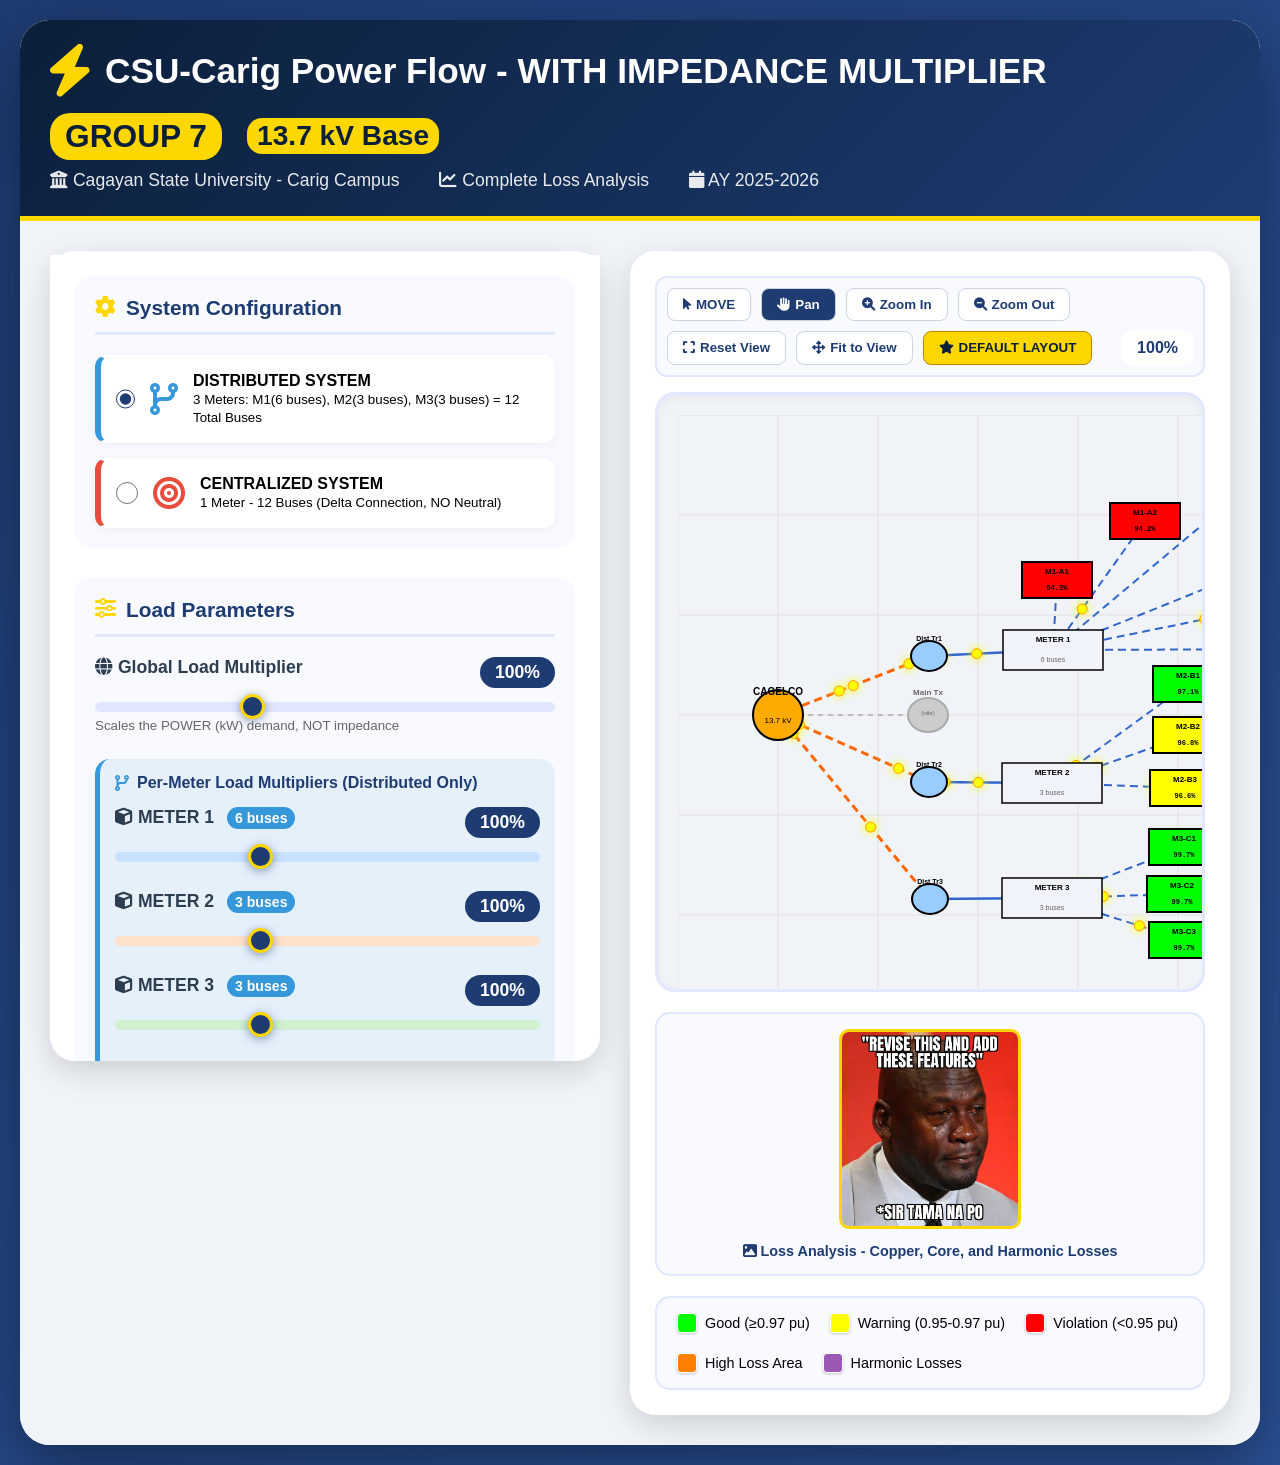
==== commit b6da248b: "haha" ====
--- a/index.html
+++ b/index.html
@@ -712,7 +712,7 @@
                         
                         <div class="slider-group">
                             <div class="slider-label">
-                                <span><i class="fas fa-cube"></i> METER 1 <span class="meter-badge">6 buses - High Z</span></span>
+                                <span><i class="fas fa-cube"></i> METER 1 <span class="meter-badge">6 buses</span></span>
                                 <span class="value-badge" id="meter1Value">100%</span>
                             </div>
                             <input type="range" class="slider" id="meter1Slider" min="0.5" max="2.0" step="0.1" value="1.0" oninput="updateMeterLM('meter1', this.value)" style="background: #c9e0ff;">
@@ -720,7 +720,7 @@
 
                         <div class="slider-group">
                             <div class="slider-label">
-                                <span><i class="fas fa-cube"></i> METER 2 <span class="meter-badge">3 buses - Med Z</span></span>
+                                <span><i class="fas fa-cube"></i> METER 2 <span class="meter-badge">3 buses</span></span>
                                 <span class="value-badge" id="meter2Value">100%</span>
                             </div>
                             <input type="range" class="slider" id="meter2Slider" min="0.5" max="2.0" step="0.1" value="1.0" oninput="updateMeterLM('meter2', this.value)" style="background: #ffe0c9;">
@@ -728,7 +728,7 @@
 
                         <div class="slider-group">
                             <div class="slider-label">
-                                <span><i class="fas fa-cube"></i> METER 3 <span class="meter-badge">3 buses - Low Z</span></span>
+                                <span><i class="fas fa-cube"></i> METER 3 <span class="meter-badge">3 buses</span></span>
                                 <span class="value-badge" id="meter3Value">100%</span>
                             </div>
                             <input type="range" class="slider" id="meter3Slider" min="0.5" max="2.0" step="0.1" value="1.0" oninput="updateMeterLM('meter3', this.value)" style="background: #d0f0d0;">
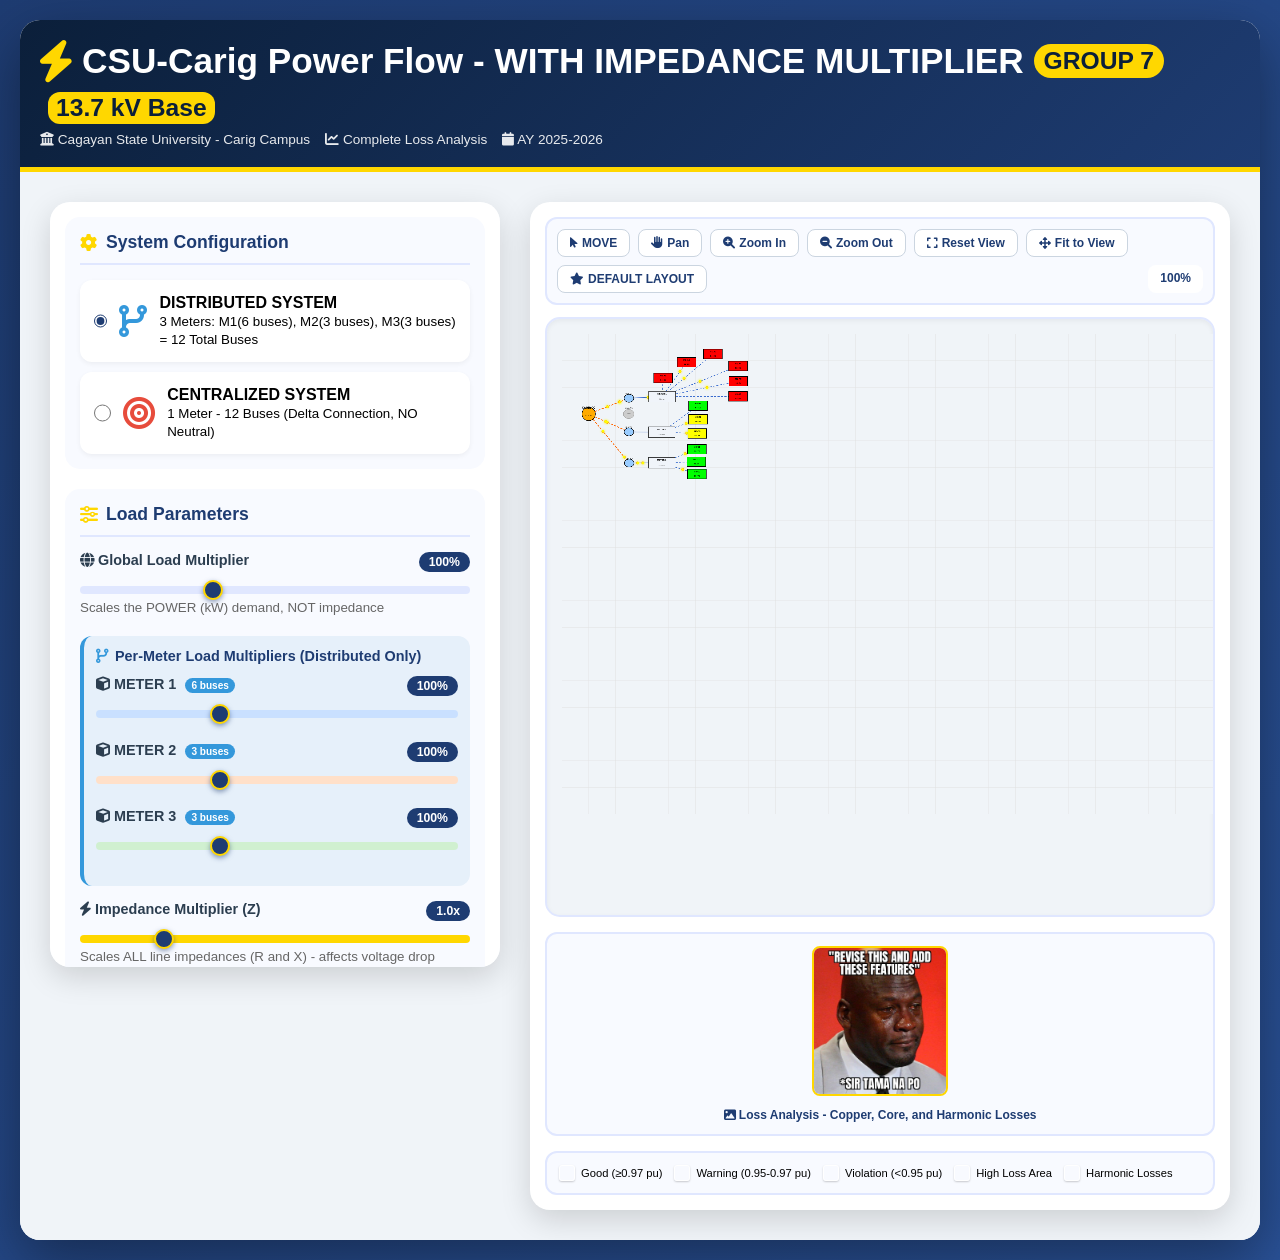
==== commit 1466448d: "sana all nag cocommit" ====
--- a/index.html
+++ b/index.html
@@ -4,650 +4,7 @@
     <meta charset="UTF-8">
     <meta name="viewport" content="width=device-width, initial-scale=1.0">
     <title>CSU-Carig Power Flow - WITH IMPEDANCE MULTIPLIER</title>
-    <style>
-        * {
-            margin: 0;
-            padding: 0;
-            box-sizing: border-box;
-            font-family: 'Segoe UI', Tahoma, Geneva, Verdana, sans-serif;
-        }
-
-        body {
-            background: linear-gradient(135deg, #1e3c72 0%, #2a5298 100%);
-            min-height: 100vh;
-            padding: 20px;
-        }
-
-        .container {
-            max-width: 100%;
-            margin: 0 auto;
-            background: rgba(255, 255, 255, 0.98);
-            border-radius: 30px;
-            box-shadow: 0 20px 60px rgba(0, 0, 0, 0.4);
-            overflow: hidden;
-        }
-
-        .header {
-            background: linear-gradient(135deg, #0b1f3a, #1e3c72);
-            color: white;
-            padding: 25px 30px;
-            border-bottom: 5px solid #ffd700;
-        }
-
-        .header h1 {
-            font-size: 2.2em;
-            margin-bottom: 10px;
-            display: flex;
-            align-items: center;
-            gap: 15px;
-            flex-wrap: wrap;
-        }
-
-        .header h1 i {
-            color: #ffd700;
-            font-size: 1.5em;
-        }
-
-        .header .subtitle {
-            font-size: 1.1em;
-            opacity: 0.9;
-            display: flex;
-            gap: 40px;
-            flex-wrap: wrap;
-        }
-
-        .badge {
-            background: #ffd700;
-            color: #0b1f3a;
-            padding: 5px 15px;
-            border-radius: 20px;
-            font-weight: bold;
-            font-size: 0.9em;
-        }
-
-        .main-content {
-            display: flex;
-            padding: 30px;
-            gap: 30px;
-            background: #f0f4f8;
-        }
-
-        .left-panel {
-            flex: 0 0 550px;
-            background: white;
-            border-radius: 25px;
-            box-shadow: 0 10px 30px rgba(0, 0, 0, 0.15);
-            padding: 25px;
-            height: fit-content;
-            max-height: 90vh;
-            overflow-y: auto;
-        }
-
-        .control-section {
-            margin-bottom: 30px;
-            background: #f8faff;
-            border-radius: 15px;
-            padding: 20px;
-        }
-
-        .control-section h3 {
-            color: #1e3c72;
-            margin-bottom: 20px;
-            font-size: 1.3em;
-            display: flex;
-            align-items: center;
-            gap: 10px;
-            border-bottom: 3px solid #e0e7ff;
-            padding-bottom: 12px;
-        }
-
-        .control-section h3 i {
-            color: #ffd700;
-        }
-
-        .radio-group {
-            display: flex;
-            flex-direction: column;
-            gap: 15px;
-        }
-
-        .radio-option {
-            display: flex;
-            align-items: center;
-            gap: 15px;
-            padding: 15px;
-            background: white;
-            border-radius: 12px;
-            cursor: pointer;
-            transition: all 0.3s;
-            border: 2px solid transparent;
-            box-shadow: 0 2px 8px rgba(0,0,0,0.05);
-        }
-
-        .radio-option:hover {
-            transform: translateX(8px);
-            box-shadow: 0 5px 15px rgba(0,0,0,0.1);
-        }
-
-        .radio-option.distributed {
-            border-left: 6px solid #3498db;
-        }
-
-        .radio-option.centralized {
-            border-left: 6px solid #e74c3c;
-        }
-
-        .radio-option input[type="radio"] {
-            width: 22px;
-            height: 22px;
-            accent-color: #1e3c72;
-        }
-
-        .slider-group {
-            margin-bottom: 25px;
-        }
-
-        .slider-label {
-            display: flex;
-            justify-content: space-between;
-            margin-bottom: 10px;
-            color: #2c3e50;
-            font-weight: 600;
-            font-size: 1.1em;
-        }
-
-        .slider {
-            width: 100%;
-            height: 10px;
-            border-radius: 5px;
-            background: #e0e7ff;
-            outline: none;
-            -webkit-appearance: none;
-        }
-
-        .slider::-webkit-slider-thumb {
-            -webkit-appearance: none;
-            width: 25px;
-            height: 25px;
-            border-radius: 50%;
-            background: #1e3c72;
-            cursor: pointer;
-            box-shadow: 0 2px 10px rgba(30, 60, 114, 0.5);
-            transition: all 0.2s;
-            border: 3px solid #ffd700;
-        }
-
-        .slider::-webkit-slider-thumb:hover {
-            transform: scale(1.2);
-            background: #2a5298;
-        }
-
-        .value-badge {
-            background: #1e3c72;
-            color: white;
-            padding: 5px 15px;
-            border-radius: 25px;
-            font-size: 1em;
-            font-weight: bold;
-        }
-
-        .button-grid {
-            display: grid;
-            grid-template-columns: repeat(3, 1fr);
-            gap: 12px;
-            margin: 25px 0;
-        }
-
-        .btn {
-            padding: 14px;
-            border: none;
-            border-radius: 12px;
-            font-weight: 700;
-            cursor: pointer;
-            transition: all 0.3s;
-            display: flex;
-            align-items: center;
-            justify-content: center;
-            gap: 8px;
-            font-size: 1em;
-            letter-spacing: 0.5px;
-        }
-
-        .btn-start {
-            background: #27ae60;
-            color: white;
-        }
-
-        .btn-start:hover {
-            background: #2ecc71;
-            transform: translateY(-3px);
-            box-shadow: 0 10px 20px rgba(39, 174, 96, 0.4);
-        }
-
-        .btn-stop {
-            background: #e74c3c;
-            color: white;
-        }
-
-        .btn-stop:hover {
-            background: #c0392b;
-            transform: translateY(-3px);
-            box-shadow: 0 10px 20px rgba(231, 76, 60, 0.4);
-        }
-
-        .btn-reset {
-            background: #7f8c8d;
-            color: white;
-        }
-
-        .btn-reset:hover {
-            background: #95a5a6;
-            transform: translateY(-3px);
-        }
-
-        .per-meter-section {
-            margin: 20px 0;
-            padding: 15px;
-            background: #e6f0fa;
-            border-radius: 15px;
-            border-left: 5px solid #3498db;
-        }
-
-        .per-meter-title {
-            color: #1e3c72;
-            font-weight: bold;
-            margin-bottom: 15px;
-            display: flex;
-            align-items: center;
-            gap: 8px;
-        }
-
-        .meter-badge {
-            font-size: 0.8em;
-            padding: 3px 8px;
-            border-radius: 12px;
-            background: #3498db;
-            color: white;
-            margin-left: 8px;
-        }
-
-        .config-section {
-            background: #1e3c72;
-            border-radius: 15px;
-            padding: 15px;
-            margin-top: 20px;
-            color: white;
-        }
-
-        .config-section h4 {
-            color: #ffd700;
-            margin-bottom: 15px;
-            display: flex;
-            align-items: center;
-            gap: 8px;
-        }
-
-        .config-buttons {
-            display: grid;
-            grid-template-columns: 1fr 1fr;
-            gap: 10px;
-            margin-bottom: 15px;
-        }
-
-        .config-btn {
-            background: #2a5298;
-            color: white;
-            border: none;
-            padding: 10px;
-            border-radius: 8px;
-            cursor: pointer;
-            font-weight: 600;
-            transition: all 0.2s;
-            border: 1px solid #ffd700;
-        }
-
-        .config-btn:hover {
-            background: #ffd700;
-            color: #1e3c72;
-        }
-
-        .config-export {
-            background: #0b1f3a;
-            border-radius: 8px;
-            padding: 12px;
-            margin-top: 10px;
-        }
-
-        .config-export textarea {
-            width: 100%;
-            height: 150px;
-            background: #1a2f4a;
-            color: #ffd700;
-            border: 1px solid #ffd700;
-            border-radius: 5px;
-            padding: 10px;
-            font-family: monospace;
-            font-size: 12px;
-            resize: vertical;
-            margin-bottom: 10px;
-        }
-
-        .canvas-toolbar {
-            display: flex;
-            gap: 10px;
-            margin-bottom: 15px;
-            padding: 10px;
-            background: #f8faff;
-            border-radius: 12px;
-            border: 2px solid #e0e7ff;
-            flex-wrap: wrap;
-        }
-
-        .canvas-btn {
-            padding: 8px 15px;
-            border: none;
-            border-radius: 8px;
-            background: white;
-            color: #1e3c72;
-            font-weight: 600;
-            cursor: pointer;
-            transition: all 0.2s;
-            border: 1px solid #cbd5e0;
-            display: flex;
-            align-items: center;
-            gap: 5px;
-        }
-
-        .canvas-btn:hover {
-            background: #1e3c72;
-            color: white;
-        }
-
-        .canvas-btn.active {
-            background: #1e3c72;
-            color: white;
-        }
-
-        .canvas-btn.special {
-            background: #ffd700;
-            color: #0b1f3a;
-            border-color: #b8860b;
-        }
-
-        .canvas-btn.special:hover {
-            background: #ffed4a;
-        }
-
-        .zoom-level {
-            margin-left: auto;
-            padding: 8px 15px;
-            background: white;
-            border-radius: 8px;
-            font-weight: 600;
-            color: #1e3c72;
-        }
-
-        .data-panel {
-            background: #0b1f3a;
-            border-radius: 20px;
-            padding: 20px;
-            color: #ecf0f1;
-            margin-top: 20px;
-        }
-
-        .data-panel h4 {
-            color: #ffd700;
-            margin-bottom: 20px;
-            font-size: 1.2em;
-            display: flex;
-            align-items: center;
-            gap: 10px;
-            border-bottom: 2px solid #ffd70040;
-            padding-bottom: 12px;
-        }
-
-        .data-content {
-            font-family: 'Courier New', monospace;
-            font-size: 0.9em;
-            line-height: 1.6;
-            background: #1a2f4a;
-            padding: 15px;
-            border-radius: 15px;
-            max-height: 300px;
-            overflow-y: auto;
-        }
-
-        .data-content::-webkit-scrollbar {
-            width: 8px;
-        }
-
-        .data-content::-webkit-scrollbar-track {
-            background: #1a2f4a;
-        }
-
-        .data-content::-webkit-scrollbar-thumb {
-            background: #ffd700;
-            border-radius: 4px;
-        }
-
-        .load-flow-table {
-            width: 100%;
-            border-collapse: collapse;
-            font-size: 0.85em;
-        }
-
-        .load-flow-table th {
-            color: #ffd700;
-            text-align: left;
-            padding: 4px 0;
-            border-bottom: 1px solid #ffd70040;
-        }
-
-        .load-flow-table td {
-            padding: 4px 0;
-            border-bottom: 1px solid #334466;
-        }
-
-        .load-flow-table tr:last-child td {
-            border-bottom: none;
-        }
-
-        .good { color: #00ff00; }
-        .warning { color: #ffff00; }
-        .violation { color: #ff0000; }
-
-        .metrics-grid {
-            display: grid;
-            grid-template-columns: repeat(2, 1fr);
-            gap: 15px;
-            margin: 20px 0;
-        }
-
-        .metric-card {
-            background: #f8faff;
-            border-radius: 12px;
-            padding: 15px;
-            text-align: center;
-            border: 2px solid #e0e7ff;
-        }
-
-        .metric-card .label {
-            color: #1e3c72;
-            font-size: 0.9em;
-            margin-bottom: 5px;
-        }
-
-        .metric-card .value {
-            font-size: 1.5em;
-            font-weight: bold;
-            color: #1e3c72;
-        }
-
-        .metric-card .unit {
-            font-size: 0.8em;
-            color: #7f8c8d;
-        }
-
-        .right-panel {
-            flex: 1;
-            min-width: 0;
-            background: white;
-            border-radius: 25px;
-            box-shadow: 0 10px 30px rgba(0, 0, 0, 0.15);
-            padding: 25px;
-            display: flex;
-            flex-direction: column;
-        }
-
-        .canvas-container {
-            background: #f0f4f8;
-            border-radius: 20px;
-            padding: 20px;
-            position: relative;
-            overflow: auto;
-            height: 600px;
-            width: 100%;
-            border: 3px solid #e0e7ff;
-            box-shadow: inset 0 2px 10px rgba(0,0,0,0.05);
-            cursor: grab;
-        }
-
-        .canvas-container:active {
-            cursor: grabbing;
-        }
-
-        #powerCanvas {
-            display: block;
-            background: #f0f4f8;
-            width: 3000px;
-            height: 1800px;
-            max-width: none;
-            transform-origin: 0 0;
-        }
-
-        .image-panel {
-            margin-top: 20px;
-            padding: 15px;
-            background: #f8faff;
-            border-radius: 15px;
-            border: 2px solid #e0e7ff;
-            text-align: center;
-        }
-
-        .image-panel img {
-            max-width: 100%;
-            max-height: 200px;
-            border-radius: 10px;
-            border: 3px solid #ffd700;
-        }
-
-        .image-caption {
-            margin-top: 10px;
-            color: #1e3c72;
-            font-weight: 600;
-            font-size: 0.9em;
-        }
-
-        .legend {
-            display: flex;
-            gap: 20px;
-            margin-top: 20px;
-            padding: 15px 20px;
-            background: #f8faff;
-            border-radius: 15px;
-            flex-wrap: wrap;
-            border: 2px solid #e0e7ff;
-            font-size: 0.9em;
-        }
-
-        .legend-item {
-            display: flex;
-            align-items: center;
-            gap: 8px;
-        }
-
-        .color-box {
-            width: 20px;
-            height: 20px;
-            border-radius: 4px;
-            border: 1px solid white;
-            box-shadow: 0 1px 3px rgba(0,0,0,0.2);
-        }
-
-        .color-box.green { background: #00ff00; }
-        .color-box.yellow { background: #ffff00; }
-        .color-box.red { background: #ff0000; }
-        .color-box.orange { background: #ff8000; }
-        .color-box.gray { background: #cccccc; }
-        .color-box.purple { background: #9b59b6; }
-
-        .tab-container {
-            display: flex;
-            gap: 5px;
-            margin-bottom: 15px;
-            border-bottom: 2px solid #ffd700;
-            flex-wrap: wrap;
-        }
-
-        .tab {
-            padding: 8px 15px;
-            background: #1a2f4a;
-            color: #ffd700;
-            border: none;
-            border-radius: 8px 8px 0 0;
-            cursor: pointer;
-            font-weight: 600;
-            opacity: 0.7;
-            transition: all 0.2s;
-        }
-
-        .tab:hover {
-            opacity: 1;
-            background: #2a3f5a;
-        }
-
-        .tab.active {
-            opacity: 1;
-            background: #ffd700;
-            color: #0b1f3a;
-        }
-
-        .tab-content {
-            display: none;
-        }
-
-        .tab-content.active {
-            display: block;
-        }
-
-        .base-kv-badge {
-            background: #ffd700;
-            color: #0b1f3a;
-            padding: 2px 10px;
-            border-radius: 15px;
-            font-size: 0.8em;
-            font-weight: bold;
-            margin-left: 10px;
-        }
-
-        .loss-high { color: #ff0000; font-weight: bold; }
-        .loss-medium { color: #ff8000; font-weight: bold; }
-        .loss-low { color: #ffff00; font-weight: bold; }
-
-        .impedance-note {
-            background: #fff3cd;
-            border-left: 4px solid #ffc107;
-            padding: 8px 12px;
-            border-radius: 5px;
-            margin: 10px 0;
-            font-size: 0.85em;
-            color: #856404;
-        }
-
-        .impedance-note i {
-            margin-right: 5px;
-        }
-    </style>
+    <link rel="stylesheet" href="styles.css">
     <link rel="stylesheet" href="https://cdnjs.cloudflare.com/ajax/libs/font-awesome/6.0.0/css/all.min.css">
 </head>
 <body>
@@ -946,1650 +303,6 @@
         </div>
     </div>
 
-    <script>
-        // ===========================================
-        // ===== YOUR EXACT COORDINATES =====
-        // ===========================================
-        const CONFIG = {
-            sourcePos: { x: 100, y: 300 },
-            mainTxPos: { x: 250, y: 300 },
-            
-            // YOUR DISTRIBUTED LAYOUT POSITIONS
-            distBusPositions: [
-                { x: 379, y: 165 },  // M1-A1
-                { x: 467, y: 106 },  // M1-A2
-                { x: 566, y: 75 },   // M1-A3
-                { x: 660, y: 120 },  // M1-A4
-                { x: 661, y: 177 },  // M1-A5
-                { x: 660, y: 234 },  // M1-A6
-                { x: 510, y: 269 },  // M2-B1
-                { x: 510, y: 320 },  // M2-B2
-                { x: 507, y: 373 },  // M2-B3
-                { x: 506, y: 432 },  // M3-C1
-                { x: 504, y: 479 },  // M3-C2
-                { x: 506, y: 525 }   // M3-C3
-            ],
-            
-            distMeterPos: {
-                'METER 1 (300 kVA)': { x: 375, y: 235 },
-                'METER 2 (300 kVA)': { x: 374, y: 368 },
-                'METER 3 (150 kVA)': { x: 374, y: 483 }
-            },
-            
-            distTxPos: [
-                { x: 251, y: 241 },  // Dist Tx for METER 1
-                { x: 251, y: 367 },  // Dist Tx for METER 2
-                { x: 252, y: 484 }   // Dist Tx for METER 3
-            ],
-            
-            // YOUR CENTRALIZED LAYOUT POSITIONS
-            centBusPositions: [
-                { x: 416.07, y: 213.78 },  // Bus 1
-                { x: 517.04, y: 168.88 },  // Bus 2
-                { x: 622.41, y: 141.08 },  // Bus 3
-                { x: 695.48, y: 198.04 },  // Bus 4
-                { x: 709.35, y: 277.79 },  // Bus 5
-                { x: 735.90, y: 354.72 },  // Bus 6
-                { x: 736.90, y: 420.85 },  // Bus 7
-                { x: 720.85, y: 480.66 },  // Bus 8
-                { x: 696.92, y: 538.05 },  // Bus 9
-                { x: 660.75, y: 595.74 },  // Bus 10
-                { x: 609.36, y: 650.48 },  // Bus 11
-                { x: 520.70, y: 679.07 }   // Bus 12
-            ],
-            
-            centMeterPos: {
-                'Catgelo 1 → (Met) 1500 kVA': { x: 416, y: 299 }
-            }
-        };
-        
-        // ===========================================
-        // SYSTEM CONSTANTS
-        // ===========================================
-        let systemType = 'distributed';
-        let animationRunning = true;
-        let loadMultiplier = 1.0;
-        let powerFactor = 0.95;
-        let thdPercent = 3.0;
-        let zMultiplier = 1.0; // NEW: Impedance multiplier
-        let animationSpeed = 1.0;
-        let animationFrame;
-        
-        const transformerPF = 0.9;
-        const Vbase = 230;
-        const Sbase = 25000;
-        const BFS_TOLERANCE = 0.0001;
-        const BFS_MAX_ITER = 50;
-        const basekV = 13.7;
-
-        // ===========================================
-        // PER-METER LOAD MULTIPLIERS
-        // ===========================================
-        let meterLM = {
-            meter1: 1.0,
-            meter2: 1.0,
-            meter3: 1.0
-        };
-
-        function updateMeterLM(meter, value) {
-            meterLM[meter] = parseFloat(value);
-            const elem = document.getElementById(meter + 'Value');
-            if (elem) elem.textContent = (value * 100).toFixed(0) + '%';
-            
-            const slider = document.getElementById(meter + 'Slider');
-            if (slider) {
-                if (value > 1.5) slider.style.background = '#ffcccc';
-                else if (value > 1.2) slider.style.background = '#ffe0cc';
-                else if (value < 0.8) slider.style.background = '#cce5ff';
-                else {
-                    if (meter === 'meter1') slider.style.background = '#c9e0ff';
-                    else if (meter === 'meter2') slider.style.background = '#ffe0c9';
-                    else slider.style.background = '#d0f0d0';
-                }
-            }
-            
-            updateAllDisplays();
-            drawCanvas();
-        }
-
-        // NEW: Update THD
-        function updateTHD(value) {
-            thdPercent = parseFloat(value);
-            const elem = document.getElementById('thdValue');
-            if (elem) elem.textContent = thdPercent.toFixed(1) + '%';
-            updateAllDisplays();
-            drawCanvas();
-        }
-
-        // NEW: Update Impedance Multiplier
-        function updateZMultiplier(value) {
-            zMultiplier = parseFloat(value);
-            const elem = document.getElementById('zMultiplierValue');
-            if (elem) elem.textContent = zMultiplier.toFixed(1) + 'x';
-            updateAllDisplays();
-            drawCanvas();
-        }
-
-        // ===========================================
-        // BUS NAMES AND RATINGS
-        // ===========================================
-        const distBusNames = [
-            "M1-A1", "M1-A2", "M1-A3", "M1-A4", "M1-A5", "M1-A6",
-            "M2-B1", "M2-B2", "M2-B3",
-            "M3-C1", "M3-C2", "M3-C3"
-        ];
-
-        const centBusNames = [
-            "Bus 1", "Bus 2", "Bus 3", "Bus 4", "Bus 5", "Bus 6",
-            "Bus 7", "Bus 8", "Bus 9", "Bus 10", "Bus 11", "Bus 12"
-        ];
-
-        const distBuses = [
-            { name: "M1-A1", kva: 50 }, { name: "M1-A2", kva: 50 }, 
-            { name: "M1-A3", kva: 50 }, { name: "M1-A4", kva: 50 },
-            { name: "M1-A5", kva: 50 }, { name: "M1-A6", kva: 50 },
-            { name: "M2-B1", kva: 100 }, { name: "M2-B2", kva: 100 }, 
-            { name: "M2-B3", kva: 100 },
-            { name: "M3-C1", kva: 50 }, { name: "M3-C2", kva: 50 }, 
-            { name: "M3-C3", kva: 50 }
-        ];
-
-        const centBuses = [
-            { name: "Bus 1", kva: 125 }, { name: "Bus 2", kva: 125 },
-            { name: "Bus 3", kva: 125 }, { name: "Bus 4", kva: 125 },
-            { name: "Bus 5", kva: 125 }, { name: "Bus 6", kva: 125 },
-            { name: "Bus 7", kva: 125 }, { name: "Bus 8", kva: 125 },
-            { name: "Bus 9", kva: 125 }, { name: "Bus 10", kva: 125 },
-            { name: "Bus 11", kva: 125 }, { name: "Bus 12", kva: 125 }
-        ];
-
-        let Pbase = [];
-        let Qbase = [];
-
-        const lineData = {
-            distributed: {
-                meter1: { r: 0.0114, x: 0.0473 },
-                meter2: { r: 0.0055, x: 0.0226 },
-                meter3: { r: 0.0011, x: 0.0046 }
-            },
-            centralized: {
-                main: { r: 0.0158, x: 0.0656 }
-            }
-        };
-
-        // Load flow results storage
-        let loadFlowResults = {
-            voltages: [], angles: [], P: [], Q: [], branchP: [], branchQ: [],
-            branchCurrents: [], branchLossesP: [], branchLossesQ: [],
-            totalP: 0, totalQ: 0, totalPLoss: 0, totalQLoss: 0,
-            iterations: 0, maxDeviation: 0
-        };
-
-        let networkBranches = [];
-        let nodeChildren = {};
-
-        function updatePbase() {
-            if (systemType === 'distributed') {
-                Pbase = distBuses.map(bus => bus.kva * transformerPF);
-                Qbase = distBuses.map(bus => bus.kva * Math.sqrt(1 - transformerPF * transformerPF));
-            } else {
-                Pbase = centBuses.map(bus => bus.kva * transformerPF);
-                Qbase = centBuses.map(bus => bus.kva * Math.sqrt(1 - transformerPF * transformerPF));
-            }
-        }
-        updatePbase();
-
-        // ===========================================
-        // CURRENT POSITIONS (initialized with your config)
-        // ===========================================
-        let sourcePos = { ...CONFIG.sourcePos };
-        let mainTxPos = { ...CONFIG.mainTxPos };
-        let busPositions = JSON.parse(JSON.stringify(CONFIG.distBusPositions));
-        let meterPos = JSON.parse(JSON.stringify(CONFIG.distMeterPos));
-        let distTxPos = JSON.parse(JSON.stringify(CONFIG.distTxPos));
-        let particles = [];
-        let busVoltages = [];
-
-        // Saved layouts storage
-        let savedDistLayout = null;
-        let savedCentLayout = null;
-
-        // Canvas interaction variables
-        let scale = 1.0;
-        let offsetX = 0;
-        let offsetY = 0;
-        let isDragging = false;
-        let lastX, lastY;
-        let mode = 'pan';
-        let selectedElement = null;
-        let selectedType = null;
-        let selectedIndex = null;
-        let selectedName = null;
-        let dragOffsetX, dragOffsetY;
-
-        // ===========================================
-        // LOSS CALCULATION FUNCTIONS
-        // ===========================================
-        
-        // Loss factors
-        const lossFactors = {
-            coreLossPercent: 0.005, // 0.5% of rated capacity - constant core losses
-            harmonicFactor: 0.01,    // Base harmonic loss factor (per % THD)
-            temperatureFactor: 1.0    // Can be adjusted for temperature
-        };
-
-        // Calculate all losses with sources
-        function calculateDetailedLosses() {
-            const totalCapacity = systemType === 'distributed' ? 750 : 1500; // kVA
-            const totalLoadKW = loadFlowResults.totalP || 0;
-            
-            // 1. Copper losses (I²R) - from BFS results
-            const copperLosses = loadFlowResults.branchLossesP || [];
-            const totalCopperLoss = loadFlowResults.totalPLoss || 0;
-            
-            // 2. Core losses (constant, independent of load)
-            const coreLoss = totalCapacity * lossFactors.coreLossPercent; // in kW
-            
-            // 3. Harmonic losses (additional from non-linear loads)
-            // THD causes additional heating - approximate as % of copper losses
-            const harmonicMultiplier = 1 + (thdPercent / 100) * 2; // THD effect
-            const harmonicLoss = totalCopperLoss * (harmonicMultiplier - 1) + (totalLoadKW * 0.005 * (thdPercent / 5));
-            
-            // 4. Identify where losses occur (by branch)
-            const branchLocations = [];
-            copperLosses.forEach((loss, idx) => {
-                if (loss > 0.1) { // Only show significant losses
-                    let location = '';
-                    if (idx < 3) location = 'Source to Meters';
-                    else if (idx < 9) location = 'Meter 1 branches';
-                    else if (idx < 12) location = 'Meter 2 branches';
-                    else location = 'Meter 3 branches';
-                    
-                    branchLocations.push({
-                        branch: idx + 1,
-                        loss: loss,
-                        location: location,
-                        r: networkBranches[idx]?.r || 0,
-                        i: loadFlowResults.branchCurrents?.[idx] || 0
-                    });
-                }
-            });
-            
-            // Sort by loss magnitude
-            branchLocations.sort((a, b) => b.loss - a.loss);
-            
-            return {
-                copper: copperLosses,
-                totalCopper: totalCopperLoss,
-                core: coreLoss,
-                harmonic: harmonicLoss,
-                total: totalCopperLoss + coreLoss + harmonicLoss,
-                branches: branchLocations.slice(0, 8), // Top 8 lossy branches
-                thdEffect: harmonicMultiplier
-            };
-        }
-
-        // Update loss display
-        function updateLossDisplay() {
-            const losses = calculateDetailedLosses();
-            const totalLoad = loadFlowResults.totalP || 0;
-            
-            let html = `
-                <span style="color: #ffd700;">📊 LOSS BREAKDOWN - WHERE LOSSES COME FROM</span><br>
-                <span style="color: #ffd700;">────────────────────────────────</span><br><br>
-                
-                <span style="color: #ff0000;">🔴 COPPER LOSSES (I²R):</span><br>
-                <span style="font-size: 0.85em; color: #aaa;"> from current flowing through resistance</span><br>
-                ㅤTotal: ${losses.totalCopper.toFixed(2)} kW<br>
-            `;
-            
-            // Show top loss locations
-            if (losses.branches.length > 0) {
-                html += `<br><span style="color: #ff8000;">📍 WHERE LOSSES OCCUR:</span><br>`;
-                losses.branches.forEach((b, i) => {
-                    const lossClass = b.loss > 5 ? 'loss-high' : (b.loss > 2 ? 'loss-medium' : 'loss-low');
-                    html += `ㅤ${i+1}. ${b.location} - Branch ${b.branch}: <span class="${lossClass}">${b.loss.toFixed(2)} kW</span> (R=${b.r.toFixed(4)}Ω, I=${b.i.toFixed(2)}A)<br>`;
-                });
-            }
-            
-            html += `
-                <br><span style="color: #e67e22;">🟠 CORE (IRON) LOSSES:</span><br>
-                <span style="font-size: 0.85em; color: #aaa;"> constant, from transformer magnetization</span><br>
-                ㅤTransformer core: ${losses.core.toFixed(2)} kW<br>
-                
-                <br><span style="color: #9b59b6;">🟣 HARMONIC LOSSES (THD = ${thdPercent}%):</span><br>
-                <span style="font-size: 0.85em; color: #aaa;"> from non-linear loads (computers, LEDs, VFDs)</span><br>
-                ㅤAdditional losses: ${losses.harmonic.toFixed(2)} kW<br>
-                ㅤTHD multiplier: ${losses.thdEffect.toFixed(2)}x<br>
-                
-                <br><span style="color: #ffd700;">══════════════════════════════</span><br>
-                <span style="color: #ff0000; font-size: 1.1em;">💰 TOTAL LOSSES: ${losses.total.toFixed(2)} kW</span><br>
-                <span style="color: #aaa;"> (${((losses.total / totalLoad) * 100).toFixed(2)}% of total load)</span><br>
-                <span style="color: #ffd700;">══════════════════════════════</span><br>
-                
-                <br><span style="color: #3498db;">📋 LOSS FACTORS:</span><br>
-                ㅤ• Copper losses: I²R (depends on current)<br>
-                ㅤ• Core losses: Constant (0.5% of rating)<br>
-                ㅤ• Harmonic losses: ${(thdPercent * 0.2).toFixed(1)}% of load + ${(thdPercent/5).toFixed(1)}% of copper<br>
-                ㅤ• <strong>Impedance Multiplier: ${zMultiplier.toFixed(1)}x</strong> (scales all R and X)<br>
-            `;
-            
-            const lossElem = document.getElementById('lossDisplay');
-            if (lossElem) lossElem.innerHTML = html;
-        }
-
-        // ===========================================
-        // LAYOUT CONFIGURATION FUNCTIONS
-        // ===========================================
-        function exportCurrentCoordinates() {
-            let layoutData;
-            
-            if (systemType === 'distributed') {
-                layoutData = {
-                    type: 'distributed',
-                    sourcePos: sourcePos,
-                    mainTxPos: mainTxPos,
-                    busPositions: busPositions,
-                    meterPos: meterPos,
-                    distTxPos: distTxPos
-                };
-            } else {
-                layoutData = {
-                    type: 'centralized',
-                    sourcePos: sourcePos,
-                    mainTxPos: mainTxPos,
-                    busPositions: busPositions,
-                    meterPos: meterPos
-                };
-            }
-            
-            const jsonString = JSON.stringify(layoutData, null, 2);
-            const elem = document.getElementById('layoutConfigText');
-            if (elem) elem.value = jsonString;
-        }
-
-        function importCoordinates() {
-            try {
-                const elem = document.getElementById('layoutConfigText');
-                if (!elem) return;
-                const jsonString = elem.value;
-                const layoutData = JSON.parse(jsonString);
-                
-                if (layoutData.type === 'distributed' && systemType === 'distributed') {
-                    if (layoutData.sourcePos) sourcePos = layoutData.sourcePos;
-                    if (layoutData.mainTxPos) mainTxPos = layoutData.mainTxPos;
-                    busPositions = layoutData.busPositions;
-                    meterPos = layoutData.meterPos;
-                    distTxPos = layoutData.distTxPos || [];
-                    initParticles();
-                    drawCanvas();
-                    alert('Distributed layout imported!');
-                } else if (layoutData.type === 'centralized' && systemType === 'centralized') {
-                    if (layoutData.sourcePos) sourcePos = layoutData.sourcePos;
-                    if (layoutData.mainTxPos) mainTxPos = layoutData.mainTxPos;
-                    busPositions = layoutData.busPositions;
-                    meterPos = layoutData.meterPos;
-                    distTxPos = [];
-                    initParticles();
-                    drawCanvas();
-                    alert('Centralized layout imported!');
-                } else {
-                    alert(`Layout type mismatch. Current system is ${systemType} but layout is ${layoutData.type}`);
-                }
-            } catch (e) {
-                alert('Invalid layout configuration: ' + e.message);
-            }
-        }
-
-        function saveDistributedLayout() {
-            savedDistLayout = {
-                sourcePos: { ...sourcePos },
-                mainTxPos: { ...mainTxPos },
-                busPositions: JSON.parse(JSON.stringify(busPositions)),
-                meterPos: JSON.parse(JSON.stringify(meterPos)),
-                distTxPos: JSON.parse(JSON.stringify(distTxPos))
-            };
-            alert('Distributed layout saved to memory!');
-            exportCurrentCoordinates();
-        }
-
-        function saveCentralizedLayout() {
-            savedCentLayout = {
-                sourcePos: { ...sourcePos },
-                mainTxPos: { ...mainTxPos },
-                busPositions: JSON.parse(JSON.stringify(busPositions)),
-                meterPos: JSON.parse(JSON.stringify(meterPos))
-            };
-            alert('Centralized layout saved to memory!');
-            exportCurrentCoordinates();
-        }
-
-        function loadDistributedLayout() {
-            if (savedDistLayout) {
-                sourcePos = { ...savedDistLayout.sourcePos };
-                mainTxPos = { ...savedDistLayout.mainTxPos };
-                busPositions = JSON.parse(JSON.stringify(savedDistLayout.busPositions));
-                meterPos = JSON.parse(JSON.stringify(savedDistLayout.meterPos));
-                distTxPos = JSON.parse(JSON.stringify(savedDistLayout.distTxPos));
-                initParticles();
-                drawCanvas();
-                alert('Distributed layout loaded from memory!');
-            } else {
-                alert('No saved distributed layout found. Save one first.');
-            }
-        }
-
-        function loadCentralizedLayout() {
-            if (savedCentLayout) {
-                sourcePos = { ...savedCentLayout.sourcePos };
-                mainTxPos = { ...savedCentLayout.mainTxPos };
-                busPositions = JSON.parse(JSON.stringify(savedCentLayout.busPositions));
-                meterPos = JSON.parse(JSON.stringify(savedCentLayout.meterPos));
-                distTxPos = [];
-                initParticles();
-                drawCanvas();
-                alert('Centralized layout loaded from memory!');
-            } else {
-                alert('No saved centralized layout found. Save one first.');
-            }
-        }
-
-        function loadDefaultLayout() {
-            sourcePos = { ...CONFIG.sourcePos };
-            mainTxPos = { ...CONFIG.mainTxPos };
-            
-            if (systemType === 'distributed') {
-                busPositions = JSON.parse(JSON.stringify(CONFIG.distBusPositions));
-                meterPos = JSON.parse(JSON.stringify(CONFIG.distMeterPos));
-                distTxPos = JSON.parse(JSON.stringify(CONFIG.distTxPos));
-            } else {
-                busPositions = JSON.parse(JSON.stringify(CONFIG.centBusPositions));
-                meterPos = JSON.parse(JSON.stringify(CONFIG.centMeterPos));
-                distTxPos = [];
-            }
-            
-            initParticles();
-            drawCanvas();
-        }
-
-        function copyToClipboard() {
-            const textarea = document.getElementById('layoutConfigText');
-            if (textarea) {
-                textarea.select();
-                document.execCommand('copy');
-                alert('Layout copied to clipboard!');
-            }
-        }
-
-        // ===========================================
-        // NETWORK TOPOLOGY FUNCTIONS - WITH IMPEDANCE MULTIPLIER
-        // ===========================================
-        function buildNetworkTopology() {
-            const branches = [];
-            const children = {};
-            
-            if (systemType === 'distributed') {
-                // Apply zMultiplier to ALL impedances
-                branches.push({ 
-                    from: 0, to: 1, 
-                    r: lineData.distributed.meter1.r * zMultiplier, 
-                    x: lineData.distributed.meter1.x * zMultiplier, 
-                    name: 'Src-M1' 
-                });
-                branches.push({ 
-                    from: 0, to: 2, 
-                    r: lineData.distributed.meter2.r * zMultiplier, 
-                    x: lineData.distributed.meter2.x * zMultiplier, 
-                    name: 'Src-M2' 
-                });
-                branches.push({ 
-                    from: 0, to: 3, 
-                    r: lineData.distributed.meter3.r * zMultiplier, 
-                    x: lineData.distributed.meter3.x * zMultiplier, 
-                    name: 'Src-M3' 
-                });
-                
-                // Meter 1 branches
-                for (let i = 0; i < 6; i++) {
-                    const factor = 0.3 + (i * 0.15);
-                    branches.push({ 
-                        from: 1, to: 4 + i, 
-                        r: lineData.distributed.meter1.r * factor * zMultiplier,
-                        x: lineData.distributed.meter1.x * factor * zMultiplier,
-                        name: `M1-A${i+1}` 
-                    });
-                }
-                
-                // Meter 2 branches
-                for (let i = 0; i < 3; i++) {
-                    const factor = 0.5 + (i * 0.25);
-                    branches.push({ 
-                        from: 2, to: 10 + i, 
-                        r: lineData.distributed.meter2.r * factor * zMultiplier,
-                        x: lineData.distributed.meter2.x * factor * zMultiplier,
-                        name: `M2-B${i+1}` 
-                    });
-                }
-                
-                // Meter 3 branches
-                for (let i = 0; i < 3; i++) {
-                    const factor = 0.5 + (i * 0.25);
-                    branches.push({ 
-                        from: 3, to: 13 + i, 
-                        r: lineData.distributed.meter3.r * factor * zMultiplier,
-                        x: lineData.distributed.meter3.x * factor * zMultiplier,
-                        name: `M3-C${i+1}` 
-                    });
-                }
-                
-                branches.forEach(b => {
-                    if (!children[b.from]) children[b.from] = [];
-                    children[b.from].push(b);
-                });
-                
-            } else {
-                // Centralized - apply zMultiplier
-                for (let i = 0; i < 12; i++) {
-                    const factor = 0.15 + (i * 0.08);
-                    branches.push({ 
-                        from: i, to: i + 1, 
-                        r: lineData.centralized.main.r * factor * zMultiplier,
-                        x: lineData.centralized.main.x * factor * zMultiplier,
-                        name: `Bus${i}-Bus${i+1}` 
-                    });
-                }
-                
-                branches.forEach(b => {
-                    if (!children[b.from]) children[b.from] = [];
-                    children[b.from].push(b);
-                });
-            }
-            
-            return { branches, children };
-        }
-
-        // ===========================================
-        // BACKWARD FORWARD SWEEP METHOD
-        // ===========================================
-        function backwardForwardSweep() {
-            const topology = buildNetworkTopology();
-            networkBranches = topology.branches;
-            nodeChildren = topology.children;
-            
-            const busCount = systemType === 'distributed' ? 16 : 13;
-            
-            let V = new Array(busCount).fill(1.0);
-            let V_prev = [...V];
-            let I = new Array(networkBranches.length).fill(0);
-            let P_loss = new Array(networkBranches.length).fill(0);
-            let Q_loss = new Array(networkBranches.length).fill(0);
-            
-            let iteration = 0;
-            let maxDeviation = 1.0;
-            
-            while (maxDeviation > BFS_TOLERANCE && iteration < BFS_MAX_ITER) {
-                iteration++;
-                
-                const loadCurrents = new Array(busCount).fill(0);
-                
-                for (let i = 0; i < busCount; i++) {
-                    let isLoadBus = false;
-                    let loadIndex = -1;
-                    let meterFactor = 1.0;
-                    
-                    if (systemType === 'distributed') {
-                        if (i >= 4 && i <= 9) {
-                            isLoadBus = true;
-                            loadIndex = i - 4;
-                            meterFactor = meterLM.meter1;
-                        } else if (i >= 10 && i <= 12) {
-                            isLoadBus = true;
-                            loadIndex = i - 4;
-                            meterFactor = meterLM.meter2;
-                        } else if (i >= 13 && i <= 15) {
-                            isLoadBus = true;
-                            loadIndex = i - 4;
-                            meterFactor = meterLM.meter3;
-                        }
-                    } else {
-                        if (i >= 1 && i <= 12) {
-                            isLoadBus = true;
-                            loadIndex = i - 1;
-                            meterFactor = 1.0;
-                        }
-                    }
-                    
-                    if (isLoadBus && loadIndex !== -1 && loadIndex < Pbase.length) {
-                        // LOAD MULTIPLIER SCALES POWER, NOT IMPEDANCE
-                        const P = Pbase[loadIndex] * loadMultiplier * meterFactor;
-                        const Q = Qbase[loadIndex] * loadMultiplier * meterFactor * (powerFactor / 0.95);
-                        
-                        const S_mag = Math.sqrt(P*P + Q*Q) / 1000;
-                        loadCurrents[i] = S_mag / Math.max(0.7, V[i]);
-                    }
-                }
-                
-                for (let j = 0; j < networkBranches.length; j++) {
-                    const branch = networkBranches[j];
-                    I[j] = loadCurrents[branch.to];
-                }
-                
-                const visited = new Array(busCount).fill(false);
-                
-                function backwardSweep(node) {
-                    if (visited[node]) return 0;
-                    visited[node] = true;
-                    
-                    let totalCurrent = loadCurrents[node];
-                    
-                    if (nodeChildren[node]) {
-                        for (let childBranch of nodeChildren[node]) {
-                            const childIndex = networkBranches.indexOf(childBranch);
-                            if (childIndex !== -1) {
-                                const childCurrent = backwardSweep(childBranch.to);
-                                I[childIndex] = childCurrent;
-                                totalCurrent += childCurrent;
-                            }
-                        }
-                    }
-                    
-                    return totalCurrent;
-                }
-                
-                visited.fill(false);
-                if (nodeChildren[0]) {
-                    for (let childBranch of nodeChildren[0]) {
-                        const childIndex = networkBranches.indexOf(childBranch);
-                        if (childIndex !== -1) {
-                            I[childIndex] = backwardSweep(childBranch.to);
-                        }
-                    }
-                }
-                
-                V[0] = 1.0;
-                
-                const queue = [0];
-                const forwardVisited = new Array(busCount).fill(false);
-                forwardVisited[0] = true;
-                
-                while (queue.length > 0) {
-                    const currentNode = queue.shift();
-                    
-                    if (nodeChildren[currentNode]) {
-                        for (let childBranch of nodeChildren[currentNode]) {
-                            const childNode = childBranch.to;
-                            if (!forwardVisited[childNode]) {
-                                const branchIndex = networkBranches.indexOf(childBranch);
-                                if (branchIndex !== -1) {
-                                    const Z_mag = Math.sqrt(childBranch.r*childBranch.r + childBranch.x*childBranch.x);
-                                    
-                                    let dropScale;
-                                    if (systemType === 'centralized') {
-                                        dropScale = 0.35;
-                                        const rawVoltage = V[currentNode] - (I[branchIndex] * Z_mag * dropScale);
-                                        V[childNode] = rawVoltage;
-                                    } else {
-                                        dropScale = 3.5;
-                                        V[childNode] = Math.max(0.70, V[currentNode] - (I[branchIndex] * Z_mag * dropScale));
-                                    }
-                                    
-                                    // Loss calculation (copper losses)
-                                    P_loss[branchIndex] = I[branchIndex] * I[branchIndex] * childBranch.r * 1000;
-                                    Q_loss[branchIndex] = I[branchIndex] * I[branchIndex] * childBranch.x * 1000;
-                                }
-                                
-                                forwardVisited[childNode] = true;
-                                queue.push(childNode);
-                            }
-                        }
-                    }
-                }
-                
-                maxDeviation = 0;
-                for (let i = 0; i < busCount; i++) {
-                    const deviation = Math.abs(V[i] - V_prev[i]);
-                    if (deviation > maxDeviation) maxDeviation = deviation;
-                }
-                
-                V_prev = [...V];
-            }
-            
-            const bfsInfo = document.getElementById('bfsInfo');
-            const bfsStatus = document.getElementById('bfsStatus');
-            if (bfsInfo) bfsInfo.innerHTML = `Iterations: ${iteration} | Tolerance: ${BFS_TOLERANCE}`;
-            if (bfsStatus) bfsStatus.innerHTML = `Status: Converged (Δ=${maxDeviation.toFixed(6)})`;
-            
-            const results = {
-                voltages: [], angles: [], P: [], Q: [], branchP: [], branchQ: [],
-                branchCurrents: I, branchLossesP: P_loss, branchLossesQ: Q_loss,
-                totalP: 0, totalQ: 0, totalPLoss: 0, totalQLoss: 0,
-                iterations: iteration, maxDeviation: maxDeviation
-            };
-            
-            if (systemType === 'distributed') {
-                for (let i = 0; i < 12; i++) {
-                    let busIdx = i + 4;
-                    results.voltages[i] = Math.min(1.02, Math.max(0.7, V[busIdx] || 0.95));
-                    
-                    const drop = 1.0 - results.voltages[i];
-                    results.angles[i] = -drop * 20;
-                    
-                    let meterFactor = 1.0;
-                    if (i < 6) meterFactor = meterLM.meter1;
-                    else if (i < 9) meterFactor = meterLM.meter2;
-                    else meterFactor = meterLM.meter3;
-                    
-                    results.P[i] = Pbase[i] * loadMultiplier * meterFactor;
-                    results.Q[i] = Qbase[i] * loadMultiplier * meterFactor * (powerFactor / 0.95);
-                    
-                    results.totalP += results.P[i];
-                    results.totalQ += results.Q[i];
-                }
-            } else {
-                for (let i = 0; i < 12; i++) {
-                    const busIdx = i + 1;
-                    results.voltages[i] = Math.min(1.02, Math.max(0.7, V[busIdx] || 0.95));
-                    
-                    const drop = 1.0 - results.voltages[i];
-                    results.angles[i] = -drop * 30;
-                    
-                    results.P[i] = Pbase[i] * loadMultiplier;
-                    results.Q[i] = Pbase[i] * Math.tan(Math.acos(powerFactor)) * loadMultiplier;
-                    
-                    results.totalP += results.P[i];
-                    results.totalQ += results.Q[i];
-                }
-            }
-            
-            for (let j = 0; j < networkBranches.length; j++) {
-                results.totalPLoss += P_loss[j];
-                results.totalQLoss += Q_loss[j];
-            }
-            
-            return results;
-        }
-
-        // Update all displays
-        function updateAllDisplays() {
-            loadFlowResults = backwardForwardSweep();
-            busVoltages = loadFlowResults.voltages;
-            
-            updateVoltageDisplay();
-            updatePowerDisplay();
-            updateAngleDisplay();
-            updateLossDisplay();
-            updateSummaryDisplay();
-            updateLoadMetrics();
-            updateComplianceDisplay();
-        }
-
-        function updateVoltageDisplay() {
-            const currentBusNames = systemType === 'distributed' ? distBusNames : centBusNames;
-            let html = '<table class="load-flow-table">';
-            html += '<tr><th>Bus</th><th>Voltage (pu)</th><th>Voltage (kV)</th><th>Status</th></tr>';
-            
-            for (let i = 0; i < loadFlowResults.voltages.length; i++) {
-                const v = loadFlowResults.voltages[i];
-                const kV = (v * basekV).toFixed(2);
-                let status, statusClass;
-                
-                if (v >= 0.97) { status = 'GOOD'; statusClass = 'good'; }
-                else if (v >= 0.95) { status = 'WARNING'; statusClass = 'warning'; }
-                else { status = 'VIOLATION'; statusClass = 'violation'; }
-                
-                html += `<tr>`;
-                html += `<td>${currentBusNames[i]}</td>`;
-                html += `<td>${v.toFixed(4)}</td>`;
-                html += `<td>${kV} kV</td>`;
-                html += `<td class="${statusClass}">${status}</td>`;
-                html += `</tr>`;
-            }
-            
-            html += '</table>';
-            const voltageElem = document.getElementById('voltageDisplay');
-            if (voltageElem) voltageElem.innerHTML = html;
-        }
-
-        function updatePowerDisplay() {
-            const currentBusNames = systemType === 'distributed' ? distBusNames : centBusNames;
-            let html = '<table class="load-flow-table">';
-            html += '<tr><th>Bus</th><th>P (kW)</th><th>Q (kVAR)</th><th>R (Ω)</th><th>X (Ω)</th><th>|Z| (Ω)</th></tr>';
-            
-            for (let i = 0; i < loadFlowResults.P.length; i++) {
-                const P = loadFlowResults.P[i].toFixed(2);
-                const Q = loadFlowResults.Q[i].toFixed(2);
-                
-                // Show resistance for connected branches
-                let rText = '-', xText = '-', zText = '-';
-                if (i < networkBranches.length) {
-                    const r = networkBranches[i]?.r || 0;
-                    const x = networkBranches[i]?.x || 0;
-                    const z = Math.sqrt(r*r + x*x).toFixed(4);
-                    rText = r.toFixed(4);
-                    xText = x.toFixed(4);
-                    zText = z;
-                }
-                
-                html += `<tr>`;
-                html += `<td>${currentBusNames[i]}</td>`;
-                html += `<td>${P}</td>`;
-                html += `<td>${Q}</td>`;
-                html += `<td>${rText}</td>`;
-                html += `<td>${xText}</td>`;
-                html += `<td>${zText}</td>`;
-                html += `</tr>`;
-            }
-            
-            html += '</table>';
-            
-            // Show branch currents
-            html += '<br><span style="color: #ffd700;">BRANCH CURRENTS:</span><br>';
-            html += '<table class="load-flow-table">';
-            html += '<tr><th>Branch</th><th>Current (A)</th><th>R (Ω)</th><th>X (Ω)</th></tr>';
-            
-            for (let j = 0; j < Math.min(6, loadFlowResults.branchCurrents.length); j++) {
-                if (loadFlowResults.branchCurrents[j] > 0.01) {
-                    const r = networkBranches[j]?.r || 0;
-                    const x = networkBranches[j]?.x || 0;
-                    html += `<tr>`;
-                    html += `<td>${networkBranches[j]?.name || `Branch ${j+1}`}</td>`;
-                    html += `<td>${(loadFlowResults.branchCurrents[j] * 100).toFixed(2)} A</td>`;
-                    html += `<td>${r.toFixed(4)} Ω</td>`;
-                    html += `<td>${x.toFixed(4)} Ω</td>`;
-                    html += `</tr>`;
-                }
-            }
-            
-            html += '</table>';
-            html += `<br><span style="color: #ffd700;">⚡ Impedance Multiplier: ${zMultiplier.toFixed(1)}x</span>`;
-            
-            const powerElem = document.getElementById('powerDisplay');
-            if (powerElem) powerElem.innerHTML = html;
-        }
-
-        function updateAngleDisplay() {
-            const currentBusNames = systemType === 'distributed' ? distBusNames : centBusNames;
-            let html = '<table class="load-flow-table">';
-            html += '<tr><th>Bus</th><th>Voltage Angle (°)</th></tr>';
-            
-            for (let i = 0; i < loadFlowResults.angles.length; i++) {
-                const angle = loadFlowResults.angles[i].toFixed(2);
-                html += `<tr><td>${currentBusNames[i]}</td><td>${angle}°</td></tr>`;
-            }
-            
-            html += '</table>';
-            const angleElem = document.getElementById('angleDisplay');
-            if (angleElem) angleElem.innerHTML = html;
-        }
-
-        function updateSummaryDisplay() {
-            const totalP = loadFlowResults.totalP.toFixed(2);
-            const totalQ = loadFlowResults.totalQ.toFixed(2);
-            const totalS = Math.sqrt(loadFlowResults.totalP**2 + loadFlowResults.totalQ**2).toFixed(2);
-            const totalLossP = loadFlowResults.totalPLoss.toFixed(2);
-            const avgPF = (loadFlowResults.totalP / Math.sqrt(loadFlowResults.totalP**2 + loadFlowResults.totalQ**2)).toFixed(3);
-            
-            const voltages = loadFlowResults.voltages;
-            const minV = Math.min(...voltages);
-            const maxV = Math.max(...voltages);
-            const avgV = (voltages.reduce((a, b) => a + b, 0) / voltages.length).toFixed(4);
-            
-            // Get loss breakdown
-            const losses = calculateDetailedLosses();
-            
-            let html = `
-                <span style="color: #ffd700;">📊 BFS LOAD FLOW SUMMARY</span><br>
-                <span style="color: #ffd700;">────────────────</span><br><br>
-                
-                <span style="color: #3498db;">ITERATION INFO:</span><br>
-                • Iterations: ${loadFlowResults.iterations}<br>
-                • Max Deviation: ${loadFlowResults.maxDeviation.toFixed(6)}<br>
-                • Tolerance: ${BFS_TOLERANCE}<br><br>
-                
-                <span style="color: #3498db;">TOTAL LOAD:</span><br>
-                • P: ${totalP} kW | Q: ${totalQ} kVAR | S: ${totalS} kVA<br>
-                • Power Factor: ${avgPF}<br>
-                • THD: ${thdPercent}%<br>
-                • Impedance Multiplier: ${zMultiplier.toFixed(1)}x<br><br>
-                
-                <span style="color: #3498db;">VOLTAGE PROFILE (13.7 kV base):</span><br>
-                • Min: ${minV.toFixed(4)} pu (${(minV*basekV).toFixed(2)} kV)<br>
-                • Max: ${maxV.toFixed(4)} pu (${(maxV*basekV).toFixed(2)} kV)<br>
-                • Avg: ${avgV} pu<br><br>
-                
-                <span style="color: #e74c3c;">💰 TOTAL SYSTEM LOSSES:</span><br>
-                • Copper (I²R): ${losses.totalCopper.toFixed(2)} kW<br>
-                • Core (Iron): ${losses.core.toFixed(2)} kW<br>
-                • Harmonic (THD): ${losses.harmonic.toFixed(2)} kW<br>
-                • <span style="color: #ffd700;">TOTAL: ${losses.total.toFixed(2)} kW</span><br>
-                • Loss %: ${((losses.total / loadFlowResults.totalP) * 100).toFixed(2)}%<br>
-            `;
-            
-            const summaryElem = document.getElementById('summaryDisplay');
-            if (summaryElem) summaryElem.innerHTML = html;
-        }
-
-        function updateLoadMetrics() {
-            const totalP = loadFlowResults.totalP;
-            const losses = calculateDetailedLosses();
-            const totalLossPercent = totalP > 0 ? ((losses.total / totalP) * 100).toFixed(3) : "0.000";
-            
-            const metricsHtml = `
-                <div class="metric-card"><div class="label">Total Load</div><div class="value">${totalP.toFixed(1)}<span class="unit">kW</span></div></div>
-                <div class="metric-card"><div class="label">Peak Demand</div><div class="value">${(totalP * 1.2).toFixed(1)}<span class="unit">kW</span></div></div>
-                <div class="metric-card"><div class="label">Total Loss</div><div class="value">${totalLossPercent}<span class="unit">%</span></div></div>
-                <div class="metric-card"><div class="label">Z Multiplier</div><div class="value">${zMultiplier.toFixed(1)}<span class="unit">x</span></div></div>
-            `;
-            
-            const metricsElem = document.getElementById('loadMetrics');
-            if (metricsElem) metricsElem.innerHTML = metricsHtml;
-        }
-
-        function updateComplianceDisplay() {
-            const voltages = loadFlowResults.voltages;
-            const currentBusNames = systemType === 'distributed' ? distBusNames : centBusNames;
-            
-            const worstV = Math.min(...voltages);
-            const worstIdx = voltages.indexOf(worstV);
-            const dropPercent = (1.0 - worstV) * 100;
-            
-            const isCompliant = worstV >= 0.95;
-            
-            let html = `
-                <span style="color: #ffd700;">⚡ PEC 2025 VOLTAGE DROP ANALYSIS</span><br>
-                <span style="color: #ffd700;">────────────────</span><br><br>
-                ${isCompliant ? 
-                    '<span style="color: #27ae60;">✓ PEC COMPLIANT</span>' : 
-                    '<span style="color: #e74c3c;">❌ PEC VIOLATION</span>'}<br><br>
-                Max Allowable Drop: 5.00%<br>
-                Current Worst Drop: <span style="color: ${worstV >= 0.95 ? '#27ae60' : '#e74c3c'};">${dropPercent.toFixed(2)}%</span><br>
-                Worst Location: ${currentBusNames[worstIdx]}<br>
-                Voltage: ${worstV.toFixed(4)} pu (${(worstV*basekV).toFixed(2)} kV)<br>
-            `;
-            
-            const complianceElem = document.getElementById('complianceDisplay');
-            if (complianceElem) complianceElem.innerHTML = html;
-        }
-
-        // Tab switching
-        function switchTab(tabName) {
-            document.querySelectorAll('.tab').forEach(tab => tab.classList.remove('active'));
-            event.target.classList.add('active');
-            
-            document.querySelectorAll('.tab-content').forEach(content => content.classList.remove('active'));
-            const tabElem = document.getElementById(tabName + '-tab');
-            if (tabElem) tabElem.classList.add('active');
-        }
-
-        // Canvas drawing functions
-        function getVoltageColor(voltage) {
-            if (voltage >= 0.97) return '#00ff00';
-            if (voltage >= 0.95) return '#ffff00';
-            return '#ff0000';
-        }
-
-        function drawLine(ctx, a, b, dashed = false, color = '#e67e22', width = 3, active = true) {
-            ctx.beginPath();
-            ctx.moveTo(a.x, a.y);
-            ctx.lineTo(b.x, b.y);
-            
-            if (!active) {
-                ctx.strokeStyle = '#aaaaaa';
-                ctx.lineWidth = width * 0.7;
-                ctx.setLineDash([5, 5]);
-            } else {
-                ctx.strokeStyle = color;
-                ctx.lineWidth = width;
-                if (dashed) {
-                    ctx.setLineDash([8, 5]);
-                } else {
-                    ctx.setLineDash([]);
-                }
-            }
-            
-            ctx.stroke();
-            ctx.setLineDash([]);
-        }
-
-        function initParticles() {
-            particles = [];
-            const addFlow = (start, end, count=2, active=true) => {
-                if (!active) return;
-                for (let i=0; i<count; i++) {
-                    particles.push({
-                        start: { x: start.x, y: start.y },
-                        end: { x: end.x, y: end.y },
-                        progress: Math.random(),
-                        speed: 0.003 + Math.random()*0.004
-                    });
-                }
-            };
-            
-            if (systemType === 'distributed') {
-                if (distTxPos.length >= 3) {
-                    addFlow(sourcePos, distTxPos[0], 3, true);
-                    addFlow(sourcePos, distTxPos[1], 3, true);
-                    addFlow(sourcePos, distTxPos[2], 2, true);
-                    
-                    if (meterPos['METER 1 (300 kVA)']) {
-                        addFlow(distTxPos[0], meterPos['METER 1 (300 kVA)'], 2, true);
-                    }
-                    if (meterPos['METER 2 (300 kVA)']) {
-                        addFlow(distTxPos[1], meterPos['METER 2 (300 kVA)'], 2, true);
-                    }
-                    if (meterPos['METER 3 (150 kVA)']) {
-                        addFlow(distTxPos[2], meterPos['METER 3 (150 kVA)'], 2, true);
-                    }
-                }
-                
-                if (meterPos['METER 1 (300 kVA)']) {
-                    for (let i = 0; i < 6; i++) {
-                        addFlow(meterPos['METER 1 (300 kVA)'], busPositions[i], 1, true);
-                    }
-                }
-                if (meterPos['METER 2 (300 kVA)']) {
-                    for (let i = 6; i < 9; i++) {
-                        addFlow(meterPos['METER 2 (300 kVA)'], busPositions[i], 1, true);
-                    }
-                }
-                if (meterPos['METER 3 (150 kVA)']) {
-                    for (let i = 9; i < 12; i++) {
-                        addFlow(meterPos['METER 3 (150 kVA)'], busPositions[i], 1, true);
-                    }
-                }
-            } else {
-                if (meterPos['Catgelo 1 → (Met) 1500 kVA']) {
-                    addFlow(sourcePos, meterPos['Catgelo 1 → (Met) 1500 kVA'], 4, true);
-                    
-                    for (let i = 0; i < busPositions.length; i++) {
-                        addFlow(meterPos['Catgelo 1 → (Met) 1500 kVA'], busPositions[i], 1, true);
-                    }
-                }
-            }
-        }
-
-        function drawCanvas() {
-            const canvas = document.getElementById('powerCanvas');
-            if (!canvas) return;
-            const ctx = canvas.getContext('2d');
-            
-            ctx.save();
-            ctx.clearRect(0, 0, canvas.width, canvas.height);
-            ctx.translate(offsetX, offsetY);
-            ctx.scale(scale, scale);
-            
-            // Draw background grid
-            ctx.strokeStyle = '#e0e0e0';
-            ctx.lineWidth = 1 / scale;
-            
-            for (let x = 0; x <= canvas.width; x += 100) {
-                ctx.beginPath();
-                ctx.strokeStyle = '#e0e0e0';
-                ctx.moveTo(x, 0);
-                ctx.lineTo(x, canvas.height);
-                ctx.stroke();
-            }
-            
-            for (let y = 0; y <= canvas.height; y += 100) {
-                ctx.beginPath();
-                ctx.strokeStyle = '#e0e0e0';
-                ctx.moveTo(0, y);
-                ctx.lineTo(canvas.width, y);
-                ctx.stroke();
-            }
-            
-            updateAllDisplays();
-            
-            const currentBusNames = systemType === 'distributed' ? distBusNames : centBusNames;
-            
-            if (systemType === 'distributed') {
-                if (distTxPos.length >= 3) {
-                    drawLine(ctx, sourcePos, distTxPos[0], true, '#ff6600', 3, true);
-                    drawLine(ctx, sourcePos, distTxPos[1], true, '#ff6600', 3, true);
-                    drawLine(ctx, sourcePos, distTxPos[2], true, '#ff6600', 3, true);
-                }
-                
-                if (meterPos['METER 1 (300 kVA)'] && distTxPos[0]) {
-                    drawLine(ctx, distTxPos[0], meterPos['METER 1 (300 kVA)'], false, '#3366cc', 2.5, true);
-                }
-                if (meterPos['METER 2 (300 kVA)'] && distTxPos[1]) {
-                    drawLine(ctx, distTxPos[1], meterPos['METER 2 (300 kVA)'], false, '#3366cc', 2.5, true);
-                }
-                if (meterPos['METER 3 (150 kVA)'] && distTxPos[2]) {
-                    drawLine(ctx, distTxPos[2], meterPos['METER 3 (150 kVA)'], false, '#3366cc', 2.5, true);
-                }
-                
-                if (meterPos['METER 1 (300 kVA)']) {
-                    for (let i = 0; i < 6; i++) {
-                        drawLine(ctx, meterPos['METER 1 (300 kVA)'], busPositions[i], true, '#3366cc', 2, true);
-                    }
-                }
-                if (meterPos['METER 2 (300 kVA)']) {
-                    for (let i = 6; i < 9; i++) {
-                        drawLine(ctx, meterPos['METER 2 (300 kVA)'], busPositions[i], true, '#3366cc', 2, true);
-                    }
-                }
-                if (meterPos['METER 3 (150 kVA)']) {
-                    for (let i = 9; i < 12; i++) {
-                        drawLine(ctx, meterPos['METER 3 (150 kVA)'], busPositions[i], true, '#3366cc', 2, true);
-                    }
-                }
-                
-                drawLine(ctx, sourcePos, mainTxPos, true, '#aaaaaa', 2, false);
-                
-            } else {
-                drawLine(ctx, sourcePos, mainTxPos, true, '#ff6600', 3, true);
-                
-                if (meterPos['Catgelo 1 → (Met) 1500 kVA']) {
-                    drawLine(ctx, mainTxPos, meterPos['Catgelo 1 → (Met) 1500 kVA'], false, '#3366cc', 2.5, true);
-                    
-                    for (let i = 0; i < busPositions.length; i++) {
-                        drawLine(ctx, meterPos['Catgelo 1 → (Met) 1500 kVA'], busPositions[i], false, '#3366cc', 2, true);
-                    }
-                }
-            }
-            
-            // Draw animated power flow
-            ctx.shadowColor = '#ffff00';
-            ctx.shadowBlur = 10;
-            
-            particles.forEach(flow => {
-                flow.progress += flow.speed * animationSpeed;
-                if (flow.progress > 1.0) flow.progress = 0;
-                
-                const x = flow.start.x + (flow.end.x - flow.start.x) * flow.progress;
-                const y = flow.start.y + (flow.end.y - flow.start.y) * flow.progress;
-                
-                ctx.beginPath();
-                ctx.arc(x, y, 5, 0, Math.PI * 2);
-                ctx.fillStyle = '#ffff00';
-                ctx.fill();
-                ctx.strokeStyle = '#ff9900';
-                ctx.lineWidth = 1;
-                ctx.stroke();
-            });
-            
-            ctx.shadowBlur = 0;
-            
-            // Draw source
-            ctx.beginPath();
-            ctx.arc(sourcePos.x, sourcePos.y, 25, 0, Math.PI * 2);
-            ctx.fillStyle = '#ffaa00';
-            ctx.fill();
-            ctx.strokeStyle = '#000000';
-            ctx.lineWidth = 2;
-            ctx.stroke();
-            
-            ctx.font = 'bold 10px Arial';
-            ctx.fillStyle = '#000000';
-            ctx.textAlign = 'center';
-            ctx.fillText('CAGELCO', sourcePos.x, sourcePos.y - 20);
-            ctx.font = '8px Arial';
-            ctx.fillText('13.7 kV', sourcePos.x, sourcePos.y + 8);
-            
-            // Draw main transformer
-            ctx.beginPath();
-            ctx.ellipse(mainTxPos.x, mainTxPos.y, 20, 17, 0, 0, Math.PI * 2);
-            
-            if (systemType === 'centralized') {
-                ctx.fillStyle = '#ffcc99';
-                ctx.strokeStyle = '#000000';
-            } else {
-                ctx.fillStyle = '#cccccc';
-                ctx.strokeStyle = '#aaaaaa';
-            }
-            ctx.fill();
-            ctx.lineWidth = 2;
-            ctx.stroke();
-            
-            ctx.font = 'bold 8px Arial';
-            ctx.fillStyle = systemType === 'centralized' ? '#000000' : '#666666';
-            ctx.fillText('Main Tx', mainTxPos.x, mainTxPos.y - 20);
-            
-            if (systemType === 'distributed') {
-                ctx.font = '6px Arial';
-                ctx.fillStyle = '#666666';
-                ctx.fillText('(idle)', mainTxPos.x, mainTxPos.y);
-            }
-            
-            // Draw distribution transformers
-            if (systemType === 'distributed') {
-                distTxPos.forEach((pos, idx) => {
-                    if (pos) {
-                        ctx.beginPath();
-                        ctx.ellipse(pos.x, pos.y, 18, 15, 0, 0, Math.PI * 2);
-                        
-                        if (selectedElement === pos && selectedType === 'distTr') {
-                            ctx.fillStyle = '#ff9999';
-                        } else {
-                            ctx.fillStyle = '#99ccff';
-                        }
-                        
-                        ctx.fill();
-                        ctx.strokeStyle = '#000';
-                        ctx.stroke();
-                        
-                        ctx.font = 'bold 7px Arial';
-                        ctx.fillStyle = '#000';
-                        ctx.fillText(`Dist Tr${idx+1}`, pos.x, pos.y - 15);
-                    }
-                });
-            }
-            
-            // Draw meters
-            for (let [name, pos] of Object.entries(meterPos)) {
-                ctx.fillStyle = '#f0f4fa';
-                ctx.strokeStyle = '#000';
-                ctx.lineWidth = 1.5;
-                ctx.fillRect(pos.x - 50, pos.y - 20, 100, 40);
-                ctx.strokeRect(pos.x - 50, pos.y - 20, 100, 40);
-                
-                ctx.font = 'bold 8px Arial';
-                ctx.fillStyle = '#000';
-                ctx.textAlign = 'center';
-                
-                let displayName = name;
-                if (name.includes('METER 1')) displayName = 'METER 1';
-                if (name.includes('METER 2')) displayName = 'METER 2';
-                if (name.includes('METER 3')) displayName = 'METER 3';
-                if (name.includes('Catgelo')) displayName = 'Catgelo 1';
-                
-                ctx.fillText(displayName, pos.x, pos.y - 8);
-                
-                ctx.font = '7px Arial';
-                ctx.fillStyle = '#666';
-                if (name.includes('METER 1')) ctx.fillText('6 buses', pos.x, pos.y + 12);
-                else if (name.includes('METER 2')) ctx.fillText('3 buses', pos.x, pos.y + 12);
-                else if (name.includes('METER 3')) ctx.fillText('3 buses', pos.x, pos.y + 12);
-                else if (name.includes('Catgelo')) ctx.fillText('12 buses', pos.x, pos.y + 12);
-            }
-            
-            // Draw buses with voltage
-            for (let i = 0; i < busPositions.length; i++) {
-                const v = loadFlowResults.voltages[i] || 1.0;
-                const color = getVoltageColor(v);
-                const pos = busPositions[i];
-                
-                ctx.fillStyle = color;
-                ctx.strokeStyle = '#000';
-                ctx.lineWidth = 2;
-                ctx.fillRect(pos.x - 35, pos.y - 18, 70, 36);
-                ctx.strokeRect(pos.x - 35, pos.y - 18, 70, 36);
-                
-                ctx.font = 'bold 8px Arial';
-                ctx.fillStyle = '#000';
-                ctx.textAlign = 'center';
-                
-                ctx.fillText(currentBusNames[i], pos.x, pos.y - 6);
-                
-                ctx.font = 'bold 7px monospace';
-                ctx.fillStyle = '#000';
-                ctx.fillText(`${(v*100).toFixed(1)}%`, pos.x, pos.y + 10);
-            }
-            
-            ctx.restore();
-            
-            if (animationRunning) {
-                animationFrame = requestAnimationFrame(drawCanvas);
-            }
-        }
-
-        // System change handlers
-        function changeSystem(type) {
-            systemType = type;
-            updatePbase();
-            
-            if (type === 'distributed') {
-                busPositions = JSON.parse(JSON.stringify(CONFIG.distBusPositions));
-                meterPos = JSON.parse(JSON.stringify(CONFIG.distMeterPos));
-                distTxPos = JSON.parse(JSON.stringify(CONFIG.distTxPos));
-            } else {
-                busPositions = JSON.parse(JSON.stringify(CONFIG.centBusPositions));
-                meterPos = JSON.parse(JSON.stringify(CONFIG.centMeterPos));
-                distTxPos = [];
-            }
-            
-            initParticles();
-            updateAllDisplays();
-            drawCanvas();
-        }
-
-        function updateLoad(value) {
-            loadMultiplier = parseFloat(value);
-            const elem = document.getElementById('loadValue');
-            if (elem) elem.textContent = (loadMultiplier * 100).toFixed(0) + '%';
-            updateAllDisplays();
-            drawCanvas();
-        }
-
-        function updatePF(value) {
-            powerFactor = parseFloat(value);
-            const elem = document.getElementById('pfValue');
-            if (elem) elem.textContent = powerFactor.toFixed(2);
-            updateAllDisplays();
-            drawCanvas();
-        }
-
-        function updateSpeed(value) {
-            animationSpeed = parseFloat(value);
-            const elem = document.getElementById('speedValue');
-            if (elem) elem.textContent = animationSpeed.toFixed(1) + 'x';
-        }
-
-        function startAnimation() {
-            animationRunning = true;
-            drawCanvas();
-        }
-
-        function stopAnimation() {
-            animationRunning = false;
-            if (animationFrame) {
-                cancelAnimationFrame(animationFrame);
-            }
-        }
-
-        function resetSimulation() {
-            loadMultiplier = 1.0;
-            powerFactor = 0.95;
-            thdPercent = 3.0;
-            zMultiplier = 1.0;
-            animationSpeed = 1.0;
-            systemType = 'distributed';
-            
-            meterLM = { meter1: 1.0, meter2: 1.0, meter3: 1.0 };
-            
-            // Safely set values with null checks
-            const m1Slider = document.getElementById('meter1Slider');
-            const m2Slider = document.getElementById('meter2Slider');
-            const m3Slider = document.getElementById('meter3Slider');
-            const thdSlider = document.getElementById('thdSlider');
-            const zSlider = document.getElementById('zMultiplierSlider');
-            const loadSlider = document.getElementById('loadSlider');
-            const pfSlider = document.getElementById('pfSlider');
-            const speedSlider = document.getElementById('speedSlider');
-            
-            if (m1Slider) m1Slider.value = 1.0;
-            if (m2Slider) m2Slider.value = 1.0;
-            if (m3Slider) m3Slider.value = 1.0;
-            if (thdSlider) thdSlider.value = 3.0;
-            if (zSlider) zSlider.value = 1.0;
-            if (loadSlider) loadSlider.value = 1.0;
-            if (pfSlider) pfSlider.value = 0.95;
-            if (speedSlider) speedSlider.value = 1.0;
-            
-            const m1Val = document.getElementById('meter1Value');
-            const m2Val = document.getElementById('meter2Value');
-            const m3Val = document.getElementById('meter3Value');
-            const thdVal = document.getElementById('thdValue');
-            const zVal = document.getElementById('zMultiplierValue');
-            const loadVal = document.getElementById('loadValue');
-            const pfVal = document.getElementById('pfValue');
-            const speedVal = document.getElementById('speedValue');
-            
-            if (m1Val) m1Val.textContent = '100%';
-            if (m2Val) m2Val.textContent = '100%';
-            if (m3Val) m3Val.textContent = '100%';
-            if (thdVal) thdVal.textContent = '3.0%';
-            if (zVal) zVal.textContent = '1.0x';
-            if (loadVal) loadVal.textContent = '100%';
-            if (pfVal) pfVal.textContent = '0.95';
-            if (speedVal) speedVal.textContent = '1.0x';
-            
-            if (m1Slider) m1Slider.style.background = '#c9e0ff';
-            if (m2Slider) m2Slider.style.background = '#ffe0c9';
-            if (m3Slider) m3Slider.style.background = '#d0f0d0';
-            
-            const distRadio = document.querySelector('input[value="distributed"]');
-            if (distRadio) distRadio.checked = true;
-            
-            changeSystem('distributed');
-            resetView();
-            updateAllDisplays();
-            drawCanvas();
-        }
-
-        // Canvas interaction functions
-        function setMode(newMode) {
-            mode = newMode;
-            const modeSelect = document.getElementById('modeSelect');
-            const modePan = document.getElementById('modePan');
-            if (modeSelect) modeSelect.classList.toggle('active', mode === 'select');
-            if (modePan) modePan.classList.toggle('active', mode === 'pan');
-        }
-
-        function zoomIn() {
-            scale = Math.min(3.0, scale + 0.2);
-            const zoomElem = document.getElementById('zoomLevel');
-            if (zoomElem) zoomElem.textContent = Math.round(scale * 100) + '%';
-            drawCanvas();
-        }
-
-        function zoomOut() {
-            scale = Math.max(0.3, scale - 0.2);
-            const zoomElem = document.getElementById('zoomLevel');
-            if (zoomElem) zoomElem.textContent = Math.round(scale * 100) + '%';
-            drawCanvas();
-        }
-
-        function resetView() {
-            scale = 1.0;
-            offsetX = 0;
-            offsetY = 0;
-            const zoomElem = document.getElementById('zoomLevel');
-            if (zoomElem) zoomElem.textContent = '100%';
-            drawCanvas();
-        }
-
-        function fitToView() {
-            let minX = Infinity, minY = Infinity, maxX = -Infinity, maxY = -Infinity;
-            
-            const allElements = [
-                sourcePos, mainTxPos, ...busPositions, 
-                ...Object.values(meterPos), ...distTxPos
-            ];
-            
-            allElements.forEach(el => {
-                if (el && el.x) {
-                    minX = Math.min(minX, el.x);
-                    maxX = Math.max(maxX, el.x);
-                }
-                if (el && el.y) {
-                    minY = Math.min(minY, el.y);
-                    maxY = Math.max(maxY, el.y);
-                }
-            });
-            
-            minX -= 100;
-            minY -= 100;
-            maxX += 100;
-            maxY += 100;
-            
-            const container = document.getElementById('canvasContainer');
-            if (!container) return;
-            
-            const containerWidth = container.clientWidth - 40;
-            const containerHeight = container.clientHeight - 40;
-            
-            const width = maxX - minX;
-            const height = maxY - minY;
-            
-            const scaleX = containerWidth / width;
-            const scaleY = containerHeight / height;
-            scale = Math.min(scaleX, scaleY, 1.5);
-            
-            offsetX = (containerWidth/2 - (minX + maxX)/2 * scale);
-            offsetY = (containerHeight/2 - (minY + maxY)/2 * scale);
-            
-            const zoomElem = document.getElementById('zoomLevel');
-            if (zoomElem) zoomElem.textContent = Math.round(scale * 100) + '%';
-            drawCanvas();
-        }
-
-        function findElementAt(x, y) {
-            for (let i = 0; i < busPositions.length; i++) {
-                const bus = busPositions[i];
-                if (Math.abs(x - bus.x) < 40 && Math.abs(y - bus.y) < 30) {
-                    return { type: 'bus', element: bus, index: i };
-                }
-            }
-            
-            for (let i = 0; i < distTxPos.length; i++) {
-                const tr = distTxPos[i];
-                if (tr && Math.abs(x - tr.x) < 25 && Math.abs(y - tr.y) < 20) {
-                    return { type: 'distTr', element: tr, index: i };
-                }
-            }
-            
-            for (let [name, pos] of Object.entries(meterPos)) {
-                if (Math.abs(x - pos.x) < 40 && Math.abs(y - pos.y) < 25) {
-                    return { type: 'meter', element: pos, name: name };
-                }
-            }
-            
-            return null;
-        }
-
-        // Event listeners
-        document.addEventListener('DOMContentLoaded', function() {
-            const container = document.getElementById('canvasContainer');
-            const canvas = document.getElementById('powerCanvas');
-            
-            if (!container || !canvas) return;
-            
-            loadDefaultLayout();
-            
-            container.addEventListener('mousedown', function(e) {
-                e.preventDefault();
-                
-                const rect = canvas.getBoundingClientRect();
-                const mouseX = (e.clientX - rect.left - offsetX) / scale;
-                const mouseY = (e.clientY - rect.top - offsetY) / scale;
-                
-                if (mode === 'select') {
-                    const found = findElementAt(mouseX, mouseY);
-                    if (found) {
-                        selectedElement = found.element;
-                        selectedType = found.type;
-                        selectedIndex = found.index;
-                        selectedName = found.name;
-                        
-                        dragOffsetX = mouseX - selectedElement.x;
-                        dragOffsetY = mouseY - selectedElement.y;
-                        
-                        isDragging = true;
-                        container.style.cursor = 'grabbing';
-                    } else {
-                        selectedElement = null;
-                        selectedType = null;
-                        selectedIndex = null;
-                        selectedName = null;
-                    }
-                } else {
-                    isDragging = true;
-                    lastX = e.clientX;
-                    lastY = e.clientY;
-                    container.style.cursor = 'grabbing';
-                }
-            });
-            
-            container.addEventListener('mousemove', function(e) {
-                if (!isDragging) return;
-                
-                const rect = canvas.getBoundingClientRect();
-                
-                if (mode === 'pan') {
-                    const dx = e.clientX - lastX;
-                    const dy = e.clientY - lastY;
-                    
-                    offsetX += dx;
-                    offsetY += dy;
-                    
-                    lastX = e.clientX;
-                    lastY = e.clientY;
-                } else if (mode === 'select' && selectedElement) {
-                    const mouseX = (e.clientX - rect.left - offsetX) / scale;
-                    const mouseY = (e.clientY - rect.top - offsetY) / scale;
-                    
-                    selectedElement.x = mouseX - dragOffsetX;
-                    selectedElement.y = mouseY - dragOffsetY;
-                    
-                    if (selectedType === 'meter' && selectedName) {
-                        meterPos[selectedName] = selectedElement;
-                    }
-                    
-                    initParticles();
-                }
-                
-                drawCanvas();
-            });
-            
-            container.addEventListener('mouseup', function() {
-                isDragging = false;
-                container.style.cursor = mode === 'select' ? 'default' : 'grab';
-            });
-            
-            container.addEventListener('mouseleave', function() {
-                isDragging = false;
-                container.style.cursor = mode === 'select' ? 'default' : 'grab';
-            });
-            
-            container.addEventListener('wheel', function(e) {
-                e.preventDefault();
-                
-                const rect = canvas.getBoundingClientRect();
-                const mouseX = e.clientX - rect.left;
-                const mouseY = e.clientY - rect.top;
-                
-                const worldX = (mouseX - offsetX) / scale;
-                const worldY = (mouseY - offsetY) / scale;
-                
-                if (e.ctrlKey) {
-                    const delta = e.deltaY > 0 ? 0.9 : 1.1;
-                    scale = Math.max(0.3, Math.min(3.0, scale * delta));
-                    
-                    offsetX = mouseX - worldX * scale;
-                    offsetY = mouseY - worldY * scale;
-                    
-                    const zoomElem = document.getElementById('zoomLevel');
-                    if (zoomElem) zoomElem.textContent = Math.round(scale * 100) + '%';
-                    drawCanvas();
-                } else {
-                    offsetX -= e.deltaX;
-                    offsetY -= e.deltaY;
-                    drawCanvas();
-                }
-            });
-
-            initParticles();
-            drawCanvas();
-            setMode('pan');
-        });
-
-        // Make functions global
-        window.changeSystem = changeSystem;
-        window.updateLoad = updateLoad;
-        window.updatePF = updatePF;
-        window.updateTHD = updateTHD;
-        window.updateZMultiplier = updateZMultiplier;
-        window.updateSpeed = updateSpeed;
-        window.updateMeterLM = updateMeterLM;
-        window.startAnimation = startAnimation;
-        window.stopAnimation = stopAnimation;
-        window.resetSimulation = resetSimulation;
-        window.setMode = setMode;
-        window.zoomIn = zoomIn;
-        window.zoomOut = zoomOut;
-        window.resetView = resetView;
-        window.fitToView = fitToView;
-        window.loadDefaultLayout = loadDefaultLayout;
-        window.switchTab = switchTab;
-        window.exportCurrentCoordinates = exportCurrentCoordinates;
-        window.importCoordinates = importCoordinates;
-        window.saveDistributedLayout = saveDistributedLayout;
-        window.saveCentralizedLayout = saveCentralizedLayout;
-        window.loadDistributedLayout = loadDistributedLayout;
-        window.loadCentralizedLayout = loadCentralizedLayout;
-        window.copyToClipboard = copyToClipboard;
-    </script>
+   <script src="script.js"></script>
 </body>
 </html>
--- a/styles.css
+++ b/styles.css
@@ -0,0 +1,1378 @@
+        /* * {
+            margin: 0;
+            padding: 0;
+            box-sizing: border-box;
+            font-family: 'Segoe UI', Tahoma, Geneva, Verdana, sans-serif;
+        }
+
+        body {
+            background: linear-gradient(135deg, #1e3c72 0%, #2a5298 100%);
+            min-height: 100vh;
+            padding: 20px;
+        }
+
+        .container {
+            max-width: 100%;
+            margin: 0 auto;
+            background: rgba(255, 255, 255, 0.98);
+            border-radius: 30px;
+            box-shadow: 0 20px 60px rgba(0, 0, 0, 0.4);
+            overflow: hidden;
+        }
+
+        .header {
+            background: linear-gradient(135deg, #0b1f3a, #1e3c72);
+            color: white;
+            padding: 25px 30px;
+            border-bottom: 5px solid #ffd700;
+        }
+
+        .header h1 {
+            font-size: 2.2em;
+            margin-bottom: 10px;
+            display: flex;
+            align-items: center;
+            gap: 15px;
+            flex-wrap: wrap;
+        }
+
+        .header h1 i {
+            color: #ffd700;
+            font-size: 1.5em;
+        }
+
+        .header .subtitle {
+            font-size: 1.1em;
+            opacity: 0.9;
+            display: flex;
+            gap: 40px;
+            flex-wrap: wrap;
+        }
+
+        .badge {
+            background: #ffd700;
+            color: #0b1f3a;
+            padding: 5px 15px;
+            border-radius: 20px;
+            font-weight: bold;
+            font-size: 0.9em;
+        }
+
+        .main-content {
+            display: flex;
+            padding: 30px;
+            gap: 30px;
+            background: #f0f4f8;
+        }
+
+        .left-panel {
+            flex: 0 0 550px;
+            background: white;
+            border-radius: 25px;
+            box-shadow: 0 10px 30px rgba(0, 0, 0, 0.15);
+            padding: 25px;
+            height: fit-content;
+            max-height: 90vh;
+            overflow-y: auto;
+        }
+
+        .control-section {
+            margin-bottom: 30px;
+            background: #f8faff;
+            border-radius: 15px;
+            padding: 20px;
+        }
+
+        .control-section h3 {
+            color: #1e3c72;
+            margin-bottom: 20px;
+            font-size: 1.3em;
+            display: flex;
+            align-items: center;
+            gap: 10px;
+            border-bottom: 3px solid #e0e7ff;
+            padding-bottom: 12px;
+        }
+
+        .control-section h3 i {
+            color: #ffd700;
+        }
+
+        .radio-group {
+            display: flex;
+            flex-direction: column;
+            gap: 15px;
+        }
+
+        .radio-option {
+            display: flex;
+            align-items: center;
+            gap: 15px;
+            padding: 15px;
+            background: white;
+            border-radius: 12px;
+            cursor: pointer;
+            transition: all 0.3s;
+            border: 2px solid transparent;
+            box-shadow: 0 2px 8px rgba(0,0,0,0.05);
+        }
+
+        .radio-option:hover {
+            transform: translateX(8px);
+            box-shadow: 0 5px 15px rgba(0,0,0,0.1);
+        }
+
+        .radio-option.distributed {
+            border-left: 6px solid #3498db;
+        }
+
+        .radio-option.centralized {
+            border-left: 6px solid #e74c3c;
+        }
+
+        .radio-option input[type="radio"] {
+            width: 22px;
+            height: 22px;
+            accent-color: #1e3c72;
+        }
+
+        .slider-group {
+            margin-bottom: 25px;
+        }
+
+        .slider-label {
+            display: flex;
+            justify-content: space-between;
+            margin-bottom: 10px;
+            color: #2c3e50;
+            font-weight: 600;
+            font-size: 1.1em;
+        }
+
+        .slider {
+            width: 100%;
+            height: 10px;
+            border-radius: 5px;
+            background: #e0e7ff;
+            outline: none;
+            -webkit-appearance: none;
+        }
+
+        .slider::-webkit-slider-thumb {
+            -webkit-appearance: none;
+            width: 25px;
+            height: 25px;
+            border-radius: 50%;
+            background: #1e3c72;
+            cursor: pointer;
+            box-shadow: 0 2px 10px rgba(30, 60, 114, 0.5);
+            transition: all 0.2s;
+            border: 3px solid #ffd700;
+        }
+
+        .slider::-webkit-slider-thumb:hover {
+            transform: scale(1.2);
+            background: #2a5298;
+        }
+
+        .value-badge {
+            background: #1e3c72;
+            color: white;
+            padding: 5px 15px;
+            border-radius: 25px;
+            font-size: 1em;
+            font-weight: bold;
+        }
+
+        .button-grid {
+            display: grid;
+            grid-template-columns: repeat(3, 1fr);
+            gap: 12px;
+            margin: 25px 0;
+        }
+
+        .btn {
+            padding: 14px;
+            border: none;
+            border-radius: 12px;
+            font-weight: 700;
+            cursor: pointer;
+            transition: all 0.3s;
+            display: flex;
+            align-items: center;
+            justify-content: center;
+            gap: 8px;
+            font-size: 1em;
+            letter-spacing: 0.5px;
+        }
+
+        .btn-start {
+            background: #27ae60;
+            color: white;
+        }
+
+        .btn-start:hover {
+            background: #2ecc71;
+            transform: translateY(-3px);
+            box-shadow: 0 10px 20px rgba(39, 174, 96, 0.4);
+        }
+
+        .btn-stop {
+            background: #e74c3c;
+            color: white;
+        }
+
+        .btn-stop:hover {
+            background: #c0392b;
+            transform: translateY(-3px);
+            box-shadow: 0 10px 20px rgba(231, 76, 60, 0.4);
+        }
+
+        .btn-reset {
+            background: #7f8c8d;
+            color: white;
+        }
+
+        .btn-reset:hover {
+            background: #95a5a6;
+            transform: translateY(-3px);
+        }
+
+        .per-meter-section {
+            margin: 20px 0;
+            padding: 15px;
+            background: #e6f0fa;
+            border-radius: 15px;
+            border-left: 5px solid #3498db;
+        }
+
+        .per-meter-title {
+            color: #1e3c72;
+            font-weight: bold;
+            margin-bottom: 15px;
+            display: flex;
+            align-items: center;
+            gap: 8px;
+        }
+
+        .meter-badge {
+            font-size: 0.8em;
+            padding: 3px 8px;
+            border-radius: 12px;
+            background: #3498db;
+            color: white;
+            margin-left: 8px;
+        }
+
+        .config-section {
+            background: #1e3c72;
+            border-radius: 15px;
+            padding: 15px;
+            margin-top: 20px;
+            color: white;
+        }
+
+        .config-section h4 {
+            color: #ffd700;
+            margin-bottom: 15px;
+            display: flex;
+            align-items: center;
+            gap: 8px;
+        }
+
+        .config-buttons {
+            display: grid;
+            grid-template-columns: 1fr 1fr;
+            gap: 10px;
+            margin-bottom: 15px;
+        }
+
+        .config-btn {
+            background: #2a5298;
+            color: white;
+            border: none;
+            padding: 10px;
+            border-radius: 8px;
+            cursor: pointer;
+            font-weight: 600;
+            transition: all 0.2s;
+            border: 1px solid #ffd700;
+        }
+
+        .config-btn:hover {
+            background: #ffd700;
+            color: #1e3c72;
+        }
+
+        .config-export {
+            background: #0b1f3a;
+            border-radius: 8px;
+            padding: 12px;
+            margin-top: 10px;
+        }
+
+        .config-export textarea {
+            width: 100%;
+            height: 150px;
+            background: #1a2f4a;
+            color: #ffd700;
+            border: 1px solid #ffd700;
+            border-radius: 5px;
+            padding: 10px;
+            font-family: monospace;
+            font-size: 12px;
+            resize: vertical;
+            margin-bottom: 10px;
+        }
+
+        .canvas-toolbar {
+            display: flex;
+            gap: 10px;
+            margin-bottom: 15px;
+            padding: 10px;
+            background: #f8faff;
+            border-radius: 12px;
+            border: 2px solid #e0e7ff;
+            flex-wrap: wrap;
+        }
+
+        .canvas-btn {
+            padding: 8px 15px;
+            border: none;
+            border-radius: 8px;
+            background: white;
+            color: #1e3c72;
+            font-weight: 600;
+            cursor: pointer;
+            transition: all 0.2s;
+            border: 1px solid #cbd5e0;
+            display: flex;
+            align-items: center;
+            gap: 5px;
+        }
+
+        .canvas-btn:hover {
+            background: #1e3c72;
+            color: white;
+        }
+
+        .canvas-btn.active {
+            background: #1e3c72;
+            color: white;
+        }
+
+        .canvas-btn.special {
+            background: #ffd700;
+            color: #0b1f3a;
+            border-color: #b8860b;
+        }
+
+        .canvas-btn.special:hover {
+            background: #ffed4a;
+        }
+
+        .zoom-level {
+            margin-left: auto;
+            padding: 8px 15px;
+            background: white;
+            border-radius: 8px;
+            font-weight: 600;
+            color: #1e3c72;
+        }
+
+        .data-panel {
+            background: #0b1f3a;
+            border-radius: 20px;
+            padding: 20px;
+            color: #ecf0f1;
+            margin-top: 20px;
+        }
+
+        .data-panel h4 {
+            color: #ffd700;
+            margin-bottom: 20px;
+            font-size: 1.2em;
+            display: flex;
+            align-items: center;
+            gap: 10px;
+            border-bottom: 2px solid #ffd70040;
+            padding-bottom: 12px;
+        }
+
+        .data-content {
+            font-family: 'Courier New', monospace;
+            font-size: 0.9em;
+            line-height: 1.6;
+            background: #1a2f4a;
+            padding: 15px;
+            border-radius: 15px;
+            max-height: 300px;
+            overflow-y: auto;
+        }
+
+        .data-content::-webkit-scrollbar {
+            width: 8px;
+        }
+
+        .data-content::-webkit-scrollbar-track {
+            background: #1a2f4a;
+        }
+
+        .data-content::-webkit-scrollbar-thumb {
+            background: #ffd700;
+            border-radius: 4px;
+        }
+
+        .load-flow-table {
+            width: 100%;
+            border-collapse: collapse;
+            font-size: 0.85em;
+        }
+
+        .load-flow-table th {
+            color: #ffd700;
+            text-align: left;
+            padding: 4px 0;
+            border-bottom: 1px solid #ffd70040;
+        }
+
+        .load-flow-table td {
+            padding: 4px 0;
+            border-bottom: 1px solid #334466;
+        }
+
+        .load-flow-table tr:last-child td {
+            border-bottom: none;
+        }
+
+        .good { color: #00ff00; }
+        .warning { color: #ffff00; }
+        .violation { color: #ff0000; }
+
+        .metrics-grid {
+            display: grid;
+            grid-template-columns: repeat(2, 1fr);
+            gap: 15px;
+            margin: 20px 0;
+        }
+
+        .metric-card {
+            background: #f8faff;
+            border-radius: 12px;
+            padding: 15px;
+            text-align: center;
+            border: 2px solid #e0e7ff;
+        }
+
+        .metric-card .label {
+            color: #1e3c72;
+            font-size: 0.9em;
+            margin-bottom: 5px;
+        }
+
+        .metric-card .value {
+            font-size: 1.5em;
+            font-weight: bold;
+            color: #1e3c72;
+        }
+
+        .metric-card .unit {
+            font-size: 0.8em;
+            color: #7f8c8d;
+        }
+
+        .right-panel {
+            flex: 1;
+            min-width: 0;
+            background: white;
+            border-radius: 25px;
+            box-shadow: 0 10px 30px rgba(0, 0, 0, 0.15);
+            padding: 25px;
+            display: flex;
+            flex-direction: column;
+        }
+
+        .canvas-container {
+            background: #f0f4f8;
+            border-radius: 20px;
+            padding: 20px;
+            position: relative;
+            overflow: auto;
+            height: 600px;
+            width: 100%;
+            border: 3px solid #e0e7ff;
+            box-shadow: inset 0 2px 10px rgba(0,0,0,0.05);
+            cursor: grab;
+        }
+
+        .canvas-container:active {
+            cursor: grabbing;
+        }
+
+        #powerCanvas {
+            display: block;
+            background: #f0f4f8;
+            width: 3000px;
+            height: 1800px;
+            max-width: none;
+            transform-origin: 0 0;
+        }
+
+        .image-panel {
+            margin-top: 20px;
+            padding: 15px;
+            background: #f8faff;
+            border-radius: 15px;
+            border: 2px solid #e0e7ff;
+            text-align: center;
+        }
+
+        .image-panel img {
+            max-width: 100%;
+            max-height: 200px;
+            border-radius: 10px;
+            border: 3px solid #ffd700;
+        }
+
+        .image-caption {
+            margin-top: 10px;
+            color: #1e3c72;
+            font-weight: 600;
+            font-size: 0.9em;
+        }
+
+        .legend {
+            display: flex;
+            gap: 20px;
+            margin-top: 20px;
+            padding: 15px 20px;
+            background: #f8faff;
+            border-radius: 15px;
+            flex-wrap: wrap;
+            border: 2px solid #e0e7ff;
+            font-size: 0.9em;
+        }
+
+        .legend-item {
+            display: flex;
+            align-items: center;
+            gap: 8px;
+        }
+
+        .color-box {
+            width: 20px;
+            height: 20px;
+            border-radius: 4px;
+            border: 1px solid white;
+            box-shadow: 0 1px 3px rgba(0,0,0,0.2);
+        }
+
+        .color-box.green { background: #00ff00; }
+        .color-box.yellow { background: #ffff00; }
+        .color-box.red { background: #ff0000; }
+        .color-box.orange { background: #ff8000; }
+        .color-box.gray { background: #cccccc; }
+        .color-box.purple { background: #9b59b6; }
+
+        .tab-container {
+            display: flex;
+            gap: 5px;
+            margin-bottom: 15px;
+            border-bottom: 2px solid #ffd700;
+            flex-wrap: wrap;
+        }
+
+        .tab {
+            padding: 8px 15px;
+            background: #1a2f4a;
+            color: #ffd700;
+            border: none;
+            border-radius: 8px 8px 0 0;
+            cursor: pointer;
+            font-weight: 600;
+            opacity: 0.7;
+            transition: all 0.2s;
+        }
+
+        .tab:hover {
+            opacity: 1;
+            background: #2a3f5a;
+        }
+
+        .tab.active {
+            opacity: 1;
+            background: #ffd700;
+            color: #0b1f3a;
+        }
+
+        .tab-content {
+            display: none;
+        }
+
+        .tab-content.active {
+            display: block;
+        }
+
+        .base-kv-badge {
+            background: #ffd700;
+            color: #0b1f3a;
+            padding: 2px 10px;
+            border-radius: 15px;
+            font-size: 0.8em;
+            font-weight: bold;
+            margin-left: 10px;
+        }
+
+        .loss-high { color: #ff0000; font-weight: bold; }
+        .loss-medium { color: #ff8000; font-weight: bold; }
+        .loss-low { color: #ffff00; font-weight: bold; }
+
+        .impedance-note {
+            background: #fff3cd;
+            border-left: 4px solid #ffc107;
+            padding: 8px 12px;
+            border-radius: 5px;
+            margin: 10px 0;
+            font-size: 0.85em;
+            color: #856404;
+        }
+
+        .impedance-note i {
+            margin-right: 5px;
+        } */
+
+
+
+
+
+
+
+
+
+
+        * {
+    margin: 0;
+    padding: 0;
+    box-sizing: border-box;
+    font-family: 'Segoe UI', Tahoma, Geneva, Verdana, sans-serif;
+}
+
+body {
+    background: linear-gradient(135deg, #1e3c72 0%, #2a5298 100%);
+    min-height: 100vh;
+    padding: 10px;
+}
+
+.container {
+    max-width: 100%;
+    margin: 0 auto;
+    background: rgba(255, 255, 255, 0.98);
+    border-radius: 20px;
+    box-shadow: 0 20px 60px rgba(0, 0, 0, 0.4);
+    overflow: hidden;
+}
+
+.header {
+    background: linear-gradient(135deg, #0b1f3a, #1e3c72);
+    color: white;
+    padding: 20px;
+    border-bottom: 5px solid #ffd700;
+}
+
+.header h1 {
+    font-size: 1.5em;
+    margin-bottom: 8px;
+    display: flex;
+    align-items: center;
+    gap: 10px;
+    flex-wrap: wrap;
+}
+
+.header h1 i {
+    color: #ffd700;
+    font-size: 1.2em;
+}
+
+.header .subtitle {
+    font-size: 0.85em;
+    opacity: 0.9;
+    display: flex;
+    gap: 15px;
+    flex-wrap: wrap;
+}
+
+.badge {
+    background: #ffd700;
+    color: #0b1f3a;
+    padding: 3px 10px;
+    border-radius: 20px;
+    font-weight: bold;
+    font-size: 0.7em;
+}
+
+.main-content {
+    display: flex;
+    flex-direction: column;
+    padding: 15px;
+    gap: 15px;
+    background: #f0f4f8;
+}
+
+.left-panel {
+    flex: 1;
+    background: white;
+    border-radius: 20px;
+    box-shadow: 0 10px 30px rgba(0, 0, 0, 0.15);
+    padding: 15px;
+    height: auto;
+    max-height: none;
+    overflow-y: visible;
+}
+
+.control-section {
+    margin-bottom: 20px;
+    background: #f8faff;
+    border-radius: 15px;
+    padding: 15px;
+}
+
+.control-section h3 {
+    color: #1e3c72;
+    margin-bottom: 15px;
+    font-size: 1.1em;
+    display: flex;
+    align-items: center;
+    gap: 8px;
+    border-bottom: 2px solid #e0e7ff;
+    padding-bottom: 10px;
+}
+
+.control-section h3 i {
+    color: #ffd700;
+}
+
+.radio-group {
+    display: flex;
+    flex-direction: column;
+    gap: 10px;
+}
+
+.radio-option {
+    display: flex;
+    align-items: center;
+    gap: 12px;
+    padding: 12px;
+    background: white;
+    border-radius: 12px;
+    cursor: pointer;
+    transition: all 0.3s;
+    border: 2px solid transparent;
+    box-shadow: 0 2px 5px rgba(0,0,0,0.05);
+}
+
+.radio-option:hover {
+    transform: translateX(5px);
+}
+
+.radio-option input[type="radio"] {
+    width: 18px;
+    height: 18px;
+    accent-color: #1e3c72;
+}
+
+.slider-group {
+    margin-bottom: 20px;
+}
+
+.slider-label {
+    display: flex;
+    justify-content: space-between;
+    margin-bottom: 8px;
+    color: #2c3e50;
+    font-weight: 600;
+    font-size: 0.9em;
+    gap: 10px;
+    flex-wrap: wrap;
+}
+
+.slider {
+    width: 100%;
+    height: 8px;
+    border-radius: 5px;
+    background: #e0e7ff;
+    outline: none;
+    -webkit-appearance: none;
+}
+
+.slider::-webkit-slider-thumb {
+    -webkit-appearance: none;
+    width: 20px;
+    height: 20px;
+    border-radius: 50%;
+    background: #1e3c72;
+    cursor: pointer;
+    box-shadow: 0 2px 5px rgba(30, 60, 114, 0.5);
+    border: 2px solid #ffd700;
+}
+
+.value-badge {
+    background: #1e3c72;
+    color: white;
+    padding: 3px 10px;
+    border-radius: 20px;
+    font-size: 0.85em;
+    font-weight: bold;
+    white-space: nowrap;
+}
+
+.button-grid {
+    display: grid;
+    grid-template-columns: repeat(3, 1fr);
+    gap: 8px;
+    margin: 20px 0;
+}
+
+.btn {
+    padding: 10px;
+    border: none;
+    border-radius: 10px;
+    font-weight: 700;
+    cursor: pointer;
+    transition: all 0.3s;
+    display: flex;
+    align-items: center;
+    justify-content: center;
+    gap: 5px;
+    font-size: 0.85em;
+    letter-spacing: 0.5px;
+}
+
+.btn-start {
+    background: #27ae60;
+    color: white;
+}
+
+.btn-stop {
+    background: #e74c3c;
+    color: white;
+}
+
+.btn-reset {
+    background: #7f8c8d;
+    color: white;
+}
+
+.per-meter-section {
+    margin: 15px 0;
+    padding: 12px;
+    background: #e6f0fa;
+    border-radius: 12px;
+    border-left: 4px solid #3498db;
+}
+
+.per-meter-title {
+    color: #1e3c72;
+    font-weight: bold;
+    margin-bottom: 12px;
+    display: flex;
+    align-items: center;
+    gap: 6px;
+    font-size: 0.9em;
+}
+
+.meter-badge {
+    font-size: 0.7em;
+    padding: 2px 6px;
+    border-radius: 10px;
+    background: #3498db;
+    color: white;
+    margin-left: 5px;
+}
+
+.config-section {
+    background: #1e3c72;
+    border-radius: 12px;
+    padding: 12px;
+    margin-top: 15px;
+    color: white;
+}
+
+.config-section h4 {
+    color: #ffd700;
+    margin-bottom: 12px;
+    font-size: 1em;
+    display: flex;
+    align-items: center;
+    gap: 6px;
+}
+
+.config-buttons {
+    display: grid;
+    grid-template-columns: 1fr 1fr;
+    gap: 8px;
+    margin-bottom: 12px;
+}
+
+.config-btn {
+    background: #2a5298;
+    color: white;
+    border: none;
+    padding: 8px;
+    border-radius: 8px;
+    cursor: pointer;
+    font-weight: 600;
+    transition: all 0.2s;
+    border: 1px solid #ffd700;
+    font-size: 0.8em;
+}
+
+.config-export textarea {
+    width: 100%;
+    height: 100px;
+    background: #1a2f4a;
+    color: #ffd700;
+    border: 1px solid #ffd700;
+    border-radius: 5px;
+    padding: 8px;
+    font-family: monospace;
+    font-size: 10px;
+    resize: vertical;
+    margin-bottom: 8px;
+}
+
+.canvas-toolbar {
+    display: flex;
+    gap: 8px;
+    margin-bottom: 12px;
+    padding: 10px;
+    background: #f8faff;
+    border-radius: 12px;
+    border: 2px solid #e0e7ff;
+    flex-wrap: wrap;
+}
+
+.canvas-btn {
+    padding: 6px 12px;
+    border: none;
+    border-radius: 8px;
+    background: white;
+    color: #1e3c72;
+    font-weight: 600;
+    cursor: pointer;
+    transition: all 0.2s;
+    border: 1px solid #cbd5e0;
+    display: flex;
+    align-items: center;
+    gap: 4px;
+    font-size: 0.75em;
+}
+
+.zoom-level {
+    margin-left: auto;
+    padding: 6px 12px;
+    background: white;
+    border-radius: 8px;
+    font-weight: 600;
+    color: #1e3c72;
+    font-size: 0.75em;
+    white-space: nowrap;
+}
+
+.data-panel {
+    background: #0b1f3a;
+    border-radius: 15px;
+    padding: 15px;
+    color: #ecf0f1;
+    margin-top: 15px;
+}
+
+.data-panel h4 {
+    color: #ffd700;
+    margin-bottom: 15px;
+    font-size: 1em;
+    display: flex;
+    align-items: center;
+    gap: 8px;
+    border-bottom: 2px solid #ffd70040;
+    padding-bottom: 10px;
+}
+
+.data-content {
+    font-family: 'Courier New', monospace;
+    font-size: 0.8em;
+    line-height: 1.5;
+    background: #1a2f4a;
+    padding: 12px;
+    border-radius: 12px;
+    max-height: 250px;
+    overflow-y: auto;
+}
+
+.load-flow-table {
+    width: 100%;
+    border-collapse: collapse;
+    font-size: 0.7em;
+}
+
+.load-flow-table th {
+    color: #ffd700;
+    text-align: left;
+    padding: 4px 0;
+    border-bottom: 1px solid #ffd70040;
+}
+
+.load-flow-table td {
+    padding: 4px 0;
+    border-bottom: 1px solid #334466;
+}
+
+.metrics-grid {
+    display: grid;
+    grid-template-columns: repeat(2, 1fr);
+    gap: 12px;
+    margin: 15px 0;
+}
+
+.metric-card {
+    background: #f8faff;
+    border-radius: 12px;
+    padding: 12px;
+    text-align: center;
+    border: 2px solid #e0e7ff;
+}
+
+.metric-card .label {
+    color: #1e3c72;
+    font-size: 0.75em;
+    margin-bottom: 4px;
+}
+
+.metric-card .value {
+    font-size: 1.2em;
+    font-weight: bold;
+    color: #1e3c72;
+}
+
+.right-panel {
+    flex: 1;
+    min-width: 0;
+    background: white;
+    border-radius: 20px;
+    box-shadow: 0 10px 30px rgba(0, 0, 0, 0.15);
+    padding: 15px;
+    display: flex;
+    flex-direction: column;
+}
+
+.canvas-container {
+    background: #f0f4f8;
+    border-radius: 15px;
+    padding: 15px;
+    position: relative;
+    overflow: auto;
+    height: 400px;
+    width: 100%;
+    border: 2px solid #e0e7ff;
+    box-shadow: inset 0 2px 5px rgba(0,0,0,0.05);
+    cursor: grab;
+}
+
+.canvas-container:active {
+    cursor: grabbing;
+}
+
+#powerCanvas {
+    display: block;
+    background: #f0f4f8;
+    width: 100%;
+    height: auto;
+    min-width: 800px;
+    max-width: none;
+    transform-origin: 0 0;
+}
+
+.image-panel {
+    margin-top: 15px;
+    padding: 12px;
+    background: #f8faff;
+    border-radius: 12px;
+    border: 2px solid #e0e7ff;
+    text-align: center;
+}
+
+.image-panel img {
+    max-width: 100%;
+    max-height: 150px;
+    border-radius: 8px;
+    border: 2px solid #ffd700;
+}
+
+.image-caption {
+    margin-top: 8px;
+    color: #1e3c72;
+    font-weight: 600;
+    font-size: 0.75em;
+}
+
+.legend {
+    display: flex;
+    gap: 12px;
+    margin-top: 15px;
+    padding: 12px;
+    background: #f8faff;
+    border-radius: 12px;
+    flex-wrap: wrap;
+    border: 2px solid #e0e7ff;
+    font-size: 0.7em;
+}
+
+.legend-item {
+    display: flex;
+    align-items: center;
+    gap: 6px;
+}
+
+.color-box {
+    width: 16px;
+    height: 16px;
+    border-radius: 3px;
+    border: 1px solid white;
+    box-shadow: 0 1px 2px rgba(0,0,0,0.2);
+}
+
+.tab-container {
+    display: flex;
+    gap: 4px;
+    margin-bottom: 12px;
+    border-bottom: 2px solid #ffd700;
+    flex-wrap: wrap;
+}
+
+.tab {
+    padding: 6px 12px;
+    background: #1a2f4a;
+    color: #ffd700;
+    border: none;
+    border-radius: 6px 6px 0 0;
+    cursor: pointer;
+    font-weight: 600;
+    opacity: 0.7;
+    transition: all 0.2s;
+    font-size: 0.75em;
+}
+
+.tab.active {
+    opacity: 1;
+    background: #ffd700;
+    color: #0b1f3a;
+}
+
+.base-kv-badge {
+    background: #ffd700;
+    color: #0b1f3a;
+    padding: 2px 8px;
+    border-radius: 12px;
+    font-size: 0.7em;
+    font-weight: bold;
+    margin-left: 8px;
+}
+
+.impedance-note {
+    background: #fff3cd;
+    border-left: 3px solid #ffc107;
+    padding: 8px;
+    border-radius: 5px;
+    margin: 10px 0;
+    font-size: 0.75em;
+    color: #856404;
+}
+
+.loss-high { color: #ff0000; font-weight: bold; }
+.loss-medium { color: #ff8000; font-weight: bold; }
+.loss-low { color: #ffff00; font-weight: bold; }
+
+/* ===========================================
+   TABLET VIEW (768px and up)
+   =========================================== */
+@media (min-width: 768px) {
+    body {
+        padding: 15px;
+    }
+    
+    .main-content {
+        flex-direction: row;
+        padding: 20px;
+        gap: 20px;
+    }
+    
+    .left-panel {
+        flex: 0 0 45%;
+        max-height: 85vh;
+        overflow-y: auto;
+    }
+    
+    .right-panel {
+        flex: 0 0 52%;
+    }
+    
+    .header h1 {
+        font-size: 1.8em;
+    }
+    
+    .canvas-container {
+        height: 500px;
+    }
+    
+    .tab {
+        font-size: 0.8em;
+        padding: 8px 14px;
+    }
+}
+
+/* ===========================================
+   DESKTOP VIEW (1024px and up)
+   =========================================== */
+@media (min-width: 1024px) {
+    body {
+        padding: 20px;
+    }
+    
+    .main-content {
+        padding: 30px;
+        gap: 30px;
+    }
+    
+    .left-panel {
+        flex: 0 0 450px;
+    }
+    
+    .right-panel {
+        flex: 1;
+    }
+    
+    .header h1 {
+        font-size: 2.2em;
+    }
+    
+    .canvas-container {
+        height: 600px;
+    }
+    
+    .tab {
+        font-size: 0.9em;
+        padding: 8px 15px;
+    }
+    
+    .data-content {
+        font-size: 0.9em;
+    }
+    
+    .load-flow-table {
+        font-size: 0.85em;
+    }
+}
+
+/* ===========================================
+   SMALL MOBILE VIEW (480px and below)
+   =========================================== */
+@media (max-width: 480px) {
+    .header h1 {
+        font-size: 1.2em;
+    }
+    
+    .header .subtitle {
+        font-size: 0.7em;
+        gap: 8px;
+    }
+    
+    .button-grid {
+        grid-template-columns: 1fr;
+        gap: 8px;
+    }
+    
+    .config-buttons {
+        grid-template-columns: 1fr;
+    }
+    
+    .metrics-grid {
+        grid-template-columns: 1fr;
+    }
+    
+    .tab {
+        padding: 5px 10px;
+        font-size: 0.7em;
+    }
+    
+    .canvas-toolbar {
+        gap: 5px;
+    }
+    
+    .canvas-btn {
+        padding: 5px 8px;
+        font-size: 0.7em;
+    }
+    
+    .slider-label {
+        font-size: 0.8em;
+    }
+    
+    .value-badge {
+        font-size: 0.75em;
+        padding: 2px 8px;
+    }
+    
+    .legend {
+        gap: 8px;
+    }
+    
+    .legend-item {
+        font-size: 0.65em;
+    }
+}
+
+/* LANDSCAPE MODE FOR MOBILE */
+
+@media (max-width: 768px) and (orientation: landscape) {
+    .main-content {
+        flex-direction: row;
+    }
+    
+    .left-panel {
+        flex: 0 0 40%;
+        max-height: 70vh;
+        overflow-y: auto;
+    }
+    
+    .right-panel {
+        flex: 0 0 58%;
+    }
+    
+    .canvas-container {
+        height: 350px;
+    }
+    
+    .data-content {
+        max-height: 180px;
+    }
+}
+
+
+/* SCROLLBAR STYLING   */
+::-webkit-scrollbar {
+    width: 6px;
+    height: 6px;
+}
+
+::-webkit-scrollbar-track {
+    background: #e0e7ff;
+    border-radius: 3px;
+}
+
+::-webkit-scrollbar-thumb {
+    background: #1e3c72;
+    border-radius: 3px;
+}
+
+::-webkit-scrollbar-thumb:hover {
+    background: #2a5298;
+}
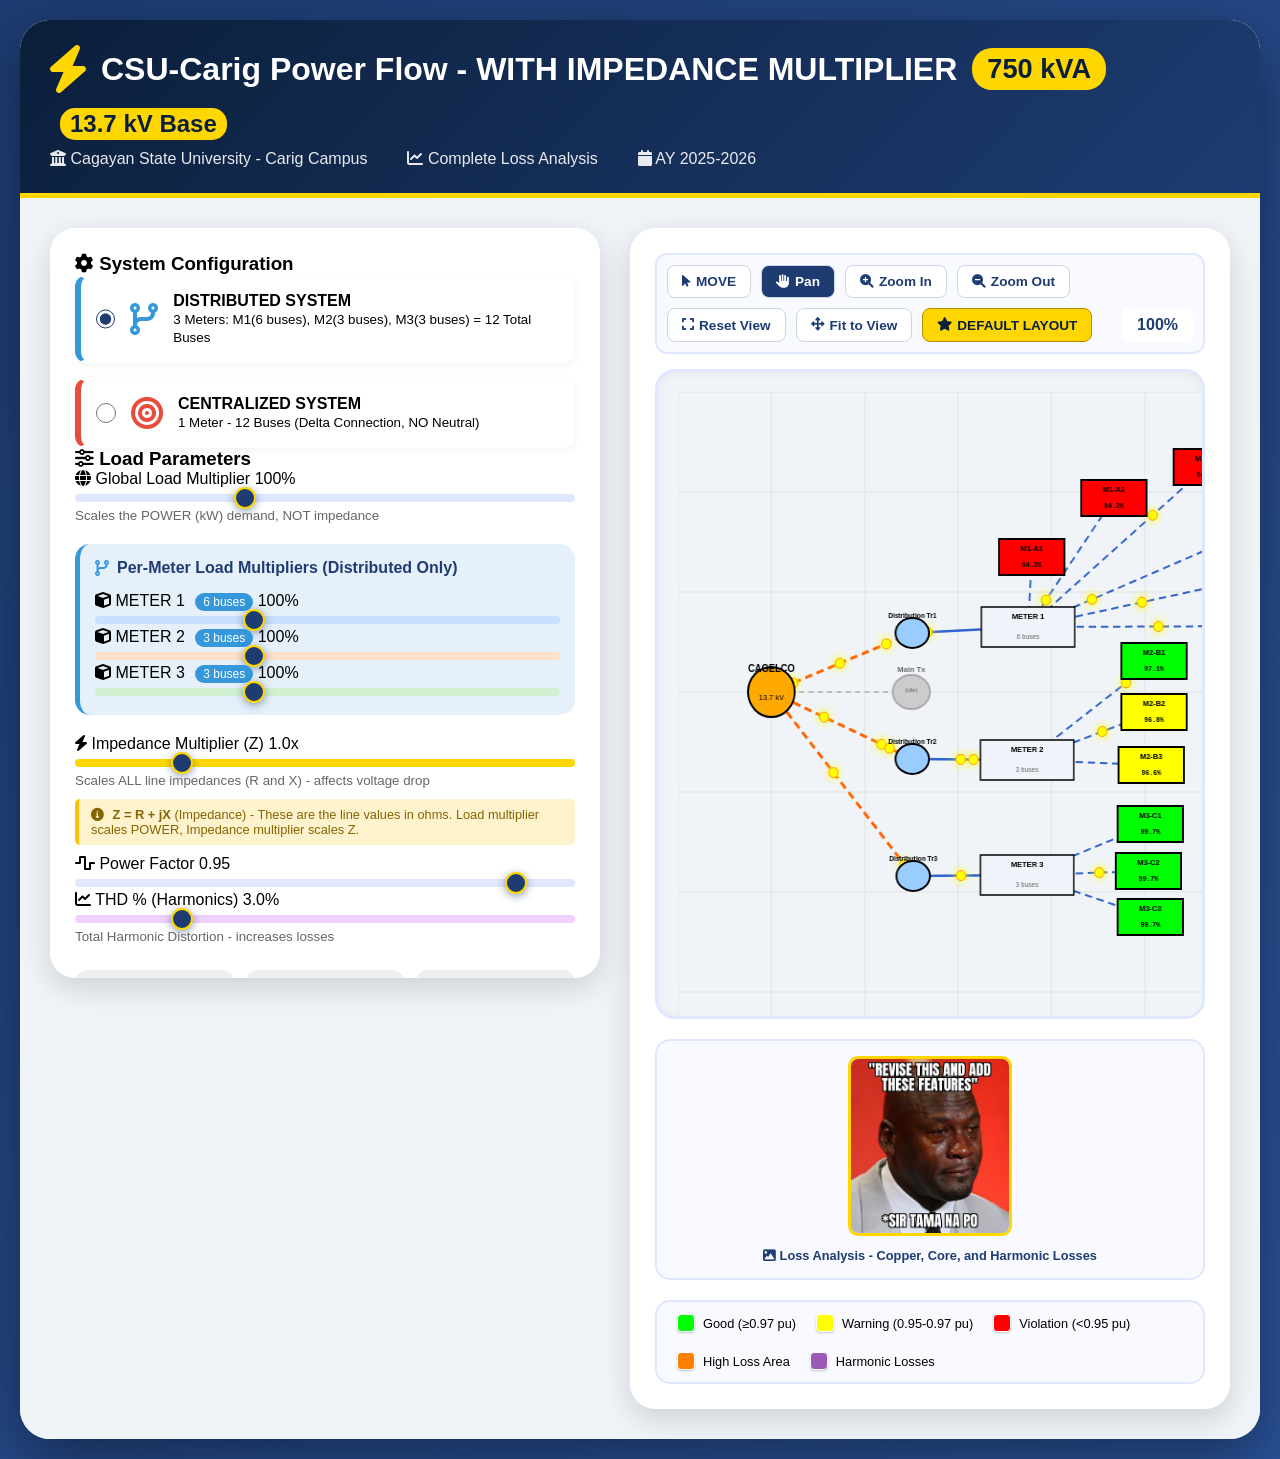
==== commit 9d0495b6: "sana all talaga mejowa" ====
--- a/index.html
+++ b/index.html
@@ -13,7 +13,7 @@
             <h1>
                 <i class="fas fa-bolt"></i>
                 CSU-Carig Power Flow - WITH IMPEDANCE MULTIPLIER
-                <span class="badge">GROUP 7</span>
+                <span class="badge">750 kVA</span>
                 <span class="base-kv-badge">13.7 kV Base</span>
             </h1>
             <div class="subtitle">
--- a/styles.css
+++ b/styles.css
@@ -645,11 +645,6 @@
 
 
 
-
-
-
-
-
         * {
     margin: 0;
     padding: 0;
@@ -660,14 +655,14 @@
 body {
     background: linear-gradient(135deg, #1e3c72 0%, #2a5298 100%);
     min-height: 100vh;
-    padding: 10px;
+    padding: 20px;
 }
 
 .container {
-    max-width: 100%;
+    max-width: 1800px;
     margin: 0 auto;
     background: rgba(255, 255, 255, 0.98);
-    border-radius: 20px;
+    border-radius: 30px;
     box-shadow: 0 20px 60px rgba(0, 0, 0, 0.4);
     overflow: hidden;
 }
@@ -675,124 +670,486 @@
 .header {
     background: linear-gradient(135deg, #0b1f3a, #1e3c72);
     color: white;
-    padding: 20px;
+    padding: 25px 30px;
     border-bottom: 5px solid #ffd700;
 }
 
 .header h1 {
-    font-size: 1.5em;
-    margin-bottom: 8px;
+    font-size: 2em;
+    margin-bottom: 10px;
     display: flex;
     align-items: center;
-    gap: 10px;
+    gap: 15px;
     flex-wrap: wrap;
 }
 
 .header h1 i {
     color: #ffd700;
-    font-size: 1.2em;
+    font-size: 1.5em;
 }
 
 .header .subtitle {
-    font-size: 0.85em;
+    font-size: 1em;
     opacity: 0.9;
     display: flex;
-    gap: 15px;
+    gap: 40px;
     flex-wrap: wrap;
 }
 
 .badge {
     background: #ffd700;
     color: #0b1f3a;
-    padding: 3px 10px;
+    padding: 5px 15px;
     border-radius: 20px;
     font-weight: bold;
-    font-size: 0.7em;
+    font-size: 0.85em;
 }
 
 .main-content {
     display: flex;
+    padding: 30px;
+    gap: 30px;
+    background: #f0f4f8;
+}
+
+/* ===========================================
+   DESKTOP DEFAULT (WIDE)
+   =========================================== */
+.left-panel {
+    flex: 0 0 550px;
+    background: white;
+    border-radius: 25px;
+    box-shadow: 0 10px 30px rgba(0, 0, 0, 0.15);
+    padding: 25px;
+    height: fit-content;
+    max-height: calc(100vh - 150px);
+    overflow-y: auto;
+}
+
+.right-panel {
+    flex: 1;
+    min-width: 0;
+    background: white;
+    border-radius: 25px;
+    box-shadow: 0 10px 30px rgba(0, 0, 0, 0.15);
+    padding: 25px;
+    display: flex;
     flex-direction: column;
-    padding: 15px;
-    gap: 15px;
+}
+
+.canvas-container {
     background: #f0f4f8;
-}
-
-.left-panel {
-    flex: 1;
-    background: white;
     border-radius: 20px;
-    box-shadow: 0 10px 30px rgba(0, 0, 0, 0.15);
-    padding: 15px;
-    height: auto;
-    max-height: none;
-    overflow-y: visible;
-}
-
-.control-section {
-    margin-bottom: 20px;
-    background: #f8faff;
-    border-radius: 15px;
-    padding: 15px;
-}
-
-.control-section h3 {
-    color: #1e3c72;
-    margin-bottom: 15px;
-    font-size: 1.1em;
-    display: flex;
-    align-items: center;
-    gap: 8px;
-    border-bottom: 2px solid #e0e7ff;
-    padding-bottom: 10px;
-}
-
-.control-section h3 i {
-    color: #ffd700;
-}
-
+    padding: 20px;
+    position: relative;
+    overflow: auto;
+    height: 650px;
+    width: 100%;
+    border: 3px solid #e0e7ff;
+    box-shadow: inset 0 2px 10px rgba(0,0,0,0.05);
+    cursor: grab;
+}
+
+#powerCanvas {
+    display: block;
+    background: #f0f4f8;
+    width: 2800px;
+    height: 1800px;
+    max-width: none;
+    transform-origin: 0 0;
+}
+
+/* ===========================================
+   TABLET VIEW (768px - 1200px)
+   =========================================== */
+@media (max-width: 1200px) {
+    .main-content {
+        padding: 20px;
+        gap: 20px;
+    }
+    
+    .left-panel {
+        flex: 0 0 450px;
+        padding: 20px;
+    }
+    
+    .canvas-container {
+        height: 550px;
+    }
+    
+    #powerCanvas {
+        width: 2200px;
+        height: 1400px;
+    }
+    
+    .header h1 {
+        font-size: 1.6em;
+    }
+    
+    .header .subtitle {
+        font-size: 0.9em;
+        gap: 25px;
+    }
+}
+
+/* ===========================================
+   MOBILE VIEW (max-width: 768px)
+   =========================================== */
+@media (max-width: 768px) {
+    body {
+        padding: 10px;
+    }
+    
+    .container {
+        border-radius: 20px;
+    }
+    
+    .header {
+        padding: 15px;
+    }
+    
+    .header h1 {
+        font-size: 1.2em;
+        gap: 8px;
+    }
+    
+    .header h1 i {
+        font-size: 1.2em;
+    }
+    
+    .header .subtitle {
+        font-size: 0.7em;
+        gap: 12px;
+    }
+    
+    .badge {
+        padding: 3px 10px;
+        font-size: 0.7em;
+    }
+    
+    .base-kv-badge {
+        font-size: 0.65em;
+        padding: 2px 6px;
+    }
+    
+    .main-content {
+        flex-direction: column;
+        padding: 15px;
+        gap: 15px;
+    }
+    
+    .left-panel {
+        flex: none;
+        width: 100%;
+        padding: 15px;
+        max-height: none;
+        overflow-y: visible;
+    }
+    
+    .right-panel {
+        width: 100%;
+        padding: 15px;
+    }
+    
+    .control-section {
+        padding: 12px;
+        margin-bottom: 15px;
+    }
+    
+    .control-section h3 {
+        font-size: 1em;
+        margin-bottom: 12px;
+    }
+    
+    .slider-group {
+        margin-bottom: 15px;
+    }
+    
+    .slider-label {
+        font-size: 0.85em;
+    }
+    
+    .value-badge {
+        font-size: 0.8em;
+        padding: 3px 10px;
+    }
+    
+    .button-grid {
+        grid-template-columns: 1fr;
+        gap: 8px;
+        margin: 15px 0;
+    }
+    
+    .btn {
+        padding: 10px;
+        font-size: 0.85em;
+    }
+    
+    .per-meter-section {
+        padding: 12px;
+        margin: 12px 0;
+    }
+    
+    .per-meter-title {
+        font-size: 0.85em;
+    }
+    
+    .config-section {
+        padding: 12px;
+        margin-top: 12px;
+    }
+    
+    .config-section h4 {
+        font-size: 0.9em;
+        margin-bottom: 10px;
+    }
+    
+    .config-buttons {
+        grid-template-columns: 1fr;
+        gap: 8px;
+    }
+    
+    .config-btn {
+        padding: 8px;
+        font-size: 0.8em;
+    }
+    
+    .config-export textarea {
+        height: 80px;
+        font-size: 10px;
+    }
+    
+    .canvas-toolbar {
+        gap: 6px;
+        padding: 8px;
+        flex-wrap: wrap;
+    }
+    
+    .canvas-btn {
+        padding: 6px 10px;
+        font-size: 0.7em;
+    }
+    
+    .zoom-level {
+        padding: 6px 10px;
+        font-size: 0.7em;
+    }
+    
+    .canvas-container {
+        height: 350px;
+        padding: 10px;
+    }
+    
+    #powerCanvas {
+        width: 1400px;
+        height: 900px;
+    }
+    
+    .data-panel {
+        padding: 12px;
+        margin-top: 12px;
+    }
+    
+    .data-panel h4 {
+        font-size: 0.9em;
+        margin-bottom: 10px;
+    }
+    
+    .data-content {
+        font-size: 0.7em;
+        padding: 10px;
+        max-height: 200px;
+    }
+    
+    .load-flow-table {
+        font-size: 0.65em;
+    }
+    
+    .metrics-grid {
+        grid-template-columns: 1fr 1fr;
+        gap: 10px;
+        margin: 12px 0;
+    }
+    
+    .metric-card {
+        padding: 10px;
+    }
+    
+    .metric-card .label {
+        font-size: 0.7em;
+    }
+    
+    .metric-card .value {
+        font-size: 1em;
+    }
+    
+    .image-panel {
+        margin-top: 12px;
+        padding: 10px;
+    }
+    
+    .image-panel img {
+        max-height: 100px;
+    }
+    
+    .image-caption {
+        font-size: 0.65em;
+    }
+    
+    .legend {
+        gap: 10px;
+        padding: 10px;
+        margin-top: 12px;
+    }
+    
+    .legend-item {
+        font-size: 0.65em;
+        gap: 5px;
+    }
+    
+    .color-box {
+        width: 14px;
+        height: 14px;
+    }
+    
+    .tab-container {
+        gap: 3px;
+        margin-bottom: 10px;
+    }
+    
+    .tab {
+        padding: 5px 10px;
+        font-size: 0.7em;
+    }
+    
+    .impedance-note {
+        font-size: 0.7em;
+        padding: 6px 8px;
+    }
+}
+
+/* ===========================================
+   SMALL MOBILE (max-width: 480px)
+   =========================================== */
+@media (max-width: 480px) {
+    .metrics-grid {
+        grid-template-columns: 1fr;
+    }
+    
+    .canvas-container {
+        height: 300px;
+    }
+    
+    #powerCanvas {
+        width: 1000px;
+        height: 650px;
+    }
+    
+    .tab {
+        padding: 4px 8px;
+        font-size: 0.65em;
+    }
+    
+    .header .subtitle {
+        flex-direction: column;
+        gap: 5px;
+    }
+    
+    .slider-label {
+        flex-direction: column;
+        align-items: flex-start;
+        gap: 5px;
+    }
+}
+
+/* ===========================================
+   LANDSCAPE MODE FOR MOBILE
+   =========================================== */
+@media (max-width: 768px) and (orientation: landscape) {
+    .main-content {
+        flex-direction: row;
+    }
+    
+    .left-panel {
+        flex: 0 0 45%;
+        max-height: 70vh;
+        overflow-y: auto;
+    }
+    
+    .right-panel {
+        flex: 0 0 53%;
+    }
+    
+    .canvas-container {
+        height: 320px;
+    }
+    
+    .data-content {
+        max-height: 150px;
+    }
+}
+
+/* ===========================================
+   SCROLLBAR STYLING
+   =========================================== */
+::-webkit-scrollbar {
+    width: 8px;
+    height: 8px;
+}
+
+::-webkit-scrollbar-track {
+    background: #e0e7ff;
+    border-radius: 4px;
+}
+
+::-webkit-scrollbar-thumb {
+    background: #1e3c72;
+    border-radius: 4px;
+}
+
+::-webkit-scrollbar-thumb:hover {
+    background: #2a5298;
+}
+
+/* ===========================================
+   OTHER STYLES (unchanged from original)
+   =========================================== */
 .radio-group {
     display: flex;
     flex-direction: column;
-    gap: 10px;
+    gap: 15px;
 }
 
 .radio-option {
     display: flex;
     align-items: center;
-    gap: 12px;
-    padding: 12px;
+    gap: 15px;
+    padding: 15px;
     background: white;
     border-radius: 12px;
     cursor: pointer;
     transition: all 0.3s;
     border: 2px solid transparent;
-    box-shadow: 0 2px 5px rgba(0,0,0,0.05);
+    box-shadow: 0 2px 8px rgba(0,0,0,0.05);
 }
 
 .radio-option:hover {
-    transform: translateX(5px);
+    transform: translateX(8px);
+    box-shadow: 0 5px 15px rgba(0,0,0,0.1);
+}
+
+.radio-option.distributed {
+    border-left: 6px solid #3498db;
+}
+
+.radio-option.centralized {
+    border-left: 6px solid #e74c3c;
 }
 
 .radio-option input[type="radio"] {
-    width: 18px;
-    height: 18px;
+    width: 20px;
+    height: 20px;
     accent-color: #1e3c72;
-}
-
-.slider-group {
-    margin-bottom: 20px;
-}
-
-.slider-label {
-    display: flex;
-    justify-content: space-between;
-    margin-bottom: 8px;
-    color: #2c3e50;
-    font-weight: 600;
-    font-size: 0.9em;
-    gap: 10px;
-    flex-wrap: wrap;
 }
 
 .slider {
@@ -806,111 +1163,90 @@
 
 .slider::-webkit-slider-thumb {
     -webkit-appearance: none;
-    width: 20px;
-    height: 20px;
+    width: 22px;
+    height: 22px;
     border-radius: 50%;
     background: #1e3c72;
     cursor: pointer;
-    box-shadow: 0 2px 5px rgba(30, 60, 114, 0.5);
+    box-shadow: 0 2px 8px rgba(30, 60, 114, 0.5);
+    transition: all 0.2s;
     border: 2px solid #ffd700;
 }
 
-.value-badge {
-    background: #1e3c72;
-    color: white;
-    padding: 3px 10px;
-    border-radius: 20px;
-    font-size: 0.85em;
-    font-weight: bold;
-    white-space: nowrap;
+.slider::-webkit-slider-thumb:hover {
+    transform: scale(1.1);
+    background: #2a5298;
 }
 
 .button-grid {
     display: grid;
     grid-template-columns: repeat(3, 1fr);
-    gap: 8px;
-    margin: 20px 0;
+    gap: 12px;
+    margin: 25px 0;
 }
 
 .btn {
-    padding: 10px;
+    padding: 12px;
     border: none;
-    border-radius: 10px;
+    border-radius: 12px;
     font-weight: 700;
     cursor: pointer;
     transition: all 0.3s;
     display: flex;
     align-items: center;
     justify-content: center;
-    gap: 5px;
-    font-size: 0.85em;
-    letter-spacing: 0.5px;
-}
-
-.btn-start {
-    background: #27ae60;
-    color: white;
-}
-
-.btn-stop {
-    background: #e74c3c;
-    color: white;
-}
-
-.btn-reset {
-    background: #7f8c8d;
-    color: white;
+    gap: 8px;
+    font-size: 0.95em;
 }
 
 .per-meter-section {
-    margin: 15px 0;
-    padding: 12px;
+    margin: 20px 0;
+    padding: 15px;
     background: #e6f0fa;
-    border-radius: 12px;
-    border-left: 4px solid #3498db;
+    border-radius: 15px;
+    border-left: 5px solid #3498db;
 }
 
 .per-meter-title {
     color: #1e3c72;
     font-weight: bold;
-    margin-bottom: 12px;
+    margin-bottom: 15px;
     display: flex;
     align-items: center;
-    gap: 6px;
-    font-size: 0.9em;
+    gap: 8px;
 }
 
 .meter-badge {
-    font-size: 0.7em;
-    padding: 2px 6px;
-    border-radius: 10px;
+    font-size: 0.75em;
+    padding: 2px 8px;
+    border-radius: 12px;
     background: #3498db;
     color: white;
-    margin-left: 5px;
+    margin-left: 6px;
 }
 
 .config-section {
     background: #1e3c72;
-    border-radius: 12px;
-    padding: 12px;
-    margin-top: 15px;
+    border-radius: 15px;
+    padding: 15px;
+    margin-top: 20px;
     color: white;
 }
 
 .config-section h4 {
     color: #ffd700;
-    margin-bottom: 12px;
-    font-size: 1em;
+    margin-bottom: 15px;
+    font-size: 1.1em;
     display: flex;
     align-items: center;
-    gap: 6px;
+    gap: 8px;
 }
 
 .config-buttons {
     display: grid;
     grid-template-columns: 1fr 1fr;
-    gap: 8px;
-    margin-bottom: 12px;
+    gap: 10px;
+    margin-bottom: 15px;
 }
 
 .config-btn {
@@ -923,27 +1259,27 @@
     font-weight: 600;
     transition: all 0.2s;
     border: 1px solid #ffd700;
-    font-size: 0.8em;
+    font-size: 0.85em;
 }
 
 .config-export textarea {
     width: 100%;
-    height: 100px;
+    height: 120px;
     background: #1a2f4a;
     color: #ffd700;
     border: 1px solid #ffd700;
     border-radius: 5px;
     padding: 8px;
     font-family: monospace;
-    font-size: 10px;
+    font-size: 11px;
     resize: vertical;
     margin-bottom: 8px;
 }
 
 .canvas-toolbar {
     display: flex;
-    gap: 8px;
-    margin-bottom: 12px;
+    gap: 10px;
+    margin-bottom: 15px;
     padding: 10px;
     background: #f8faff;
     border-radius: 12px;
@@ -952,7 +1288,7 @@
 }
 
 .canvas-btn {
-    padding: 6px 12px;
+    padding: 8px 14px;
     border: none;
     border-radius: 8px;
     background: white;
@@ -963,202 +1299,191 @@
     border: 1px solid #cbd5e0;
     display: flex;
     align-items: center;
-    gap: 4px;
-    font-size: 0.75em;
+    gap: 5px;
+    font-size: 0.85em;
+}
+
+.canvas-btn:hover {
+    background: #1e3c72;
+    color: white;
+}
+
+.canvas-btn.active {
+    background: #1e3c72;
+    color: white;
+}
+
+.canvas-btn.special {
+    background: #ffd700;
+    color: #0b1f3a;
+    border-color: #b8860b;
 }
 
 .zoom-level {
     margin-left: auto;
-    padding: 6px 12px;
+    padding: 8px 15px;
     background: white;
     border-radius: 8px;
     font-weight: 600;
     color: #1e3c72;
-    font-size: 0.75em;
     white-space: nowrap;
 }
 
 .data-panel {
     background: #0b1f3a;
-    border-radius: 15px;
-    padding: 15px;
+    border-radius: 20px;
+    padding: 20px;
     color: #ecf0f1;
-    margin-top: 15px;
+    margin-top: 20px;
 }
 
 .data-panel h4 {
     color: #ffd700;
-    margin-bottom: 15px;
-    font-size: 1em;
+    margin-bottom: 20px;
+    font-size: 1.1em;
     display: flex;
     align-items: center;
-    gap: 8px;
+    gap: 10px;
     border-bottom: 2px solid #ffd70040;
-    padding-bottom: 10px;
+    padding-bottom: 12px;
 }
 
 .data-content {
     font-family: 'Courier New', monospace;
-    font-size: 0.8em;
+    font-size: 0.85em;
     line-height: 1.5;
     background: #1a2f4a;
-    padding: 12px;
-    border-radius: 12px;
-    max-height: 250px;
+    padding: 15px;
+    border-radius: 15px;
+    max-height: 300px;
     overflow-y: auto;
 }
 
 .load-flow-table {
     width: 100%;
     border-collapse: collapse;
-    font-size: 0.7em;
+    font-size: 0.8em;
 }
 
 .load-flow-table th {
     color: #ffd700;
     text-align: left;
-    padding: 4px 0;
+    padding: 6px 0;
     border-bottom: 1px solid #ffd70040;
 }
 
 .load-flow-table td {
-    padding: 4px 0;
+    padding: 6px 0;
     border-bottom: 1px solid #334466;
 }
 
 .metrics-grid {
     display: grid;
     grid-template-columns: repeat(2, 1fr);
-    gap: 12px;
-    margin: 15px 0;
+    gap: 15px;
+    margin: 20px 0;
 }
 
 .metric-card {
     background: #f8faff;
     border-radius: 12px;
-    padding: 12px;
+    padding: 15px;
     text-align: center;
     border: 2px solid #e0e7ff;
 }
 
 .metric-card .label {
     color: #1e3c72;
-    font-size: 0.75em;
-    margin-bottom: 4px;
+    font-size: 0.85em;
+    margin-bottom: 5px;
 }
 
 .metric-card .value {
-    font-size: 1.2em;
+    font-size: 1.3em;
     font-weight: bold;
     color: #1e3c72;
 }
 
-.right-panel {
-    flex: 1;
-    min-width: 0;
-    background: white;
-    border-radius: 20px;
-    box-shadow: 0 10px 30px rgba(0, 0, 0, 0.15);
+.image-panel {
+    margin-top: 20px;
     padding: 15px;
-    display: flex;
-    flex-direction: column;
-}
-
-.canvas-container {
-    background: #f0f4f8;
+    background: #f8faff;
     border-radius: 15px;
-    padding: 15px;
-    position: relative;
-    overflow: auto;
-    height: 400px;
-    width: 100%;
-    border: 2px solid #e0e7ff;
-    box-shadow: inset 0 2px 5px rgba(0,0,0,0.05);
-    cursor: grab;
-}
-
-.canvas-container:active {
-    cursor: grabbing;
-}
-
-#powerCanvas {
-    display: block;
-    background: #f0f4f8;
-    width: 100%;
-    height: auto;
-    min-width: 800px;
-    max-width: none;
-    transform-origin: 0 0;
-}
-
-.image-panel {
-    margin-top: 15px;
-    padding: 12px;
-    background: #f8faff;
-    border-radius: 12px;
     border: 2px solid #e0e7ff;
     text-align: center;
 }
 
 .image-panel img {
     max-width: 100%;
-    max-height: 150px;
-    border-radius: 8px;
-    border: 2px solid #ffd700;
+    max-height: 180px;
+    border-radius: 10px;
+    border: 3px solid #ffd700;
 }
 
 .image-caption {
     margin-top: 8px;
     color: #1e3c72;
     font-weight: 600;
-    font-size: 0.75em;
+    font-size: 0.8em;
 }
 
 .legend {
     display: flex;
-    gap: 12px;
-    margin-top: 15px;
-    padding: 12px;
+    gap: 20px;
+    margin-top: 20px;
+    padding: 12px 20px;
     background: #f8faff;
-    border-radius: 12px;
+    border-radius: 15px;
     flex-wrap: wrap;
     border: 2px solid #e0e7ff;
-    font-size: 0.7em;
+    font-size: 0.8em;
 }
 
 .legend-item {
     display: flex;
     align-items: center;
-    gap: 6px;
+    gap: 8px;
 }
 
 .color-box {
-    width: 16px;
-    height: 16px;
-    border-radius: 3px;
+    width: 18px;
+    height: 18px;
+    border-radius: 4px;
     border: 1px solid white;
     box-shadow: 0 1px 2px rgba(0,0,0,0.2);
 }
 
+.color-box.green { background: #00ff00; }
+.color-box.yellow { background: #ffff00; }
+.color-box.red { background: #ff0000; }
+.color-box.orange { background: #ff8000; }
+.color-box.gray { background: #cccccc; }
+.color-box.purple { background: #9b59b6; }
+
 .tab-container {
     display: flex;
-    gap: 4px;
-    margin-bottom: 12px;
+    gap: 5px;
+    margin-bottom: 15px;
     border-bottom: 2px solid #ffd700;
     flex-wrap: wrap;
 }
 
 .tab {
-    padding: 6px 12px;
+    padding: 8px 16px;
     background: #1a2f4a;
     color: #ffd700;
     border: none;
-    border-radius: 6px 6px 0 0;
+    border-radius: 8px 8px 0 0;
     cursor: pointer;
     font-weight: 600;
     opacity: 0.7;
     transition: all 0.2s;
-    font-size: 0.75em;
+    font-size: 0.85em;
+}
+
+.tab:hover {
+    opacity: 1;
+    background: #2a3f5a;
 }
 
 .tab.active {
@@ -1167,212 +1492,38 @@
     color: #0b1f3a;
 }
 
+.tab-content {
+    display: none;
+}
+
+.tab-content.active {
+    display: block;
+}
+
 .base-kv-badge {
     background: #ffd700;
     color: #0b1f3a;
-    padding: 2px 8px;
-    border-radius: 12px;
-    font-size: 0.7em;
+    padding: 2px 10px;
+    border-radius: 15px;
+    font-size: 0.75em;
     font-weight: bold;
-    margin-left: 8px;
-}
-
-.impedance-note {
-    background: #fff3cd;
-    border-left: 3px solid #ffc107;
-    padding: 8px;
-    border-radius: 5px;
-    margin: 10px 0;
-    font-size: 0.75em;
-    color: #856404;
+    margin-left: 10px;
 }
 
 .loss-high { color: #ff0000; font-weight: bold; }
 .loss-medium { color: #ff8000; font-weight: bold; }
 .loss-low { color: #ffff00; font-weight: bold; }
 
-/* ===========================================
-   TABLET VIEW (768px and up)
-   =========================================== */
-@media (min-width: 768px) {
-    body {
-        padding: 15px;
-    }
-    
-    .main-content {
-        flex-direction: row;
-        padding: 20px;
-        gap: 20px;
-    }
-    
-    .left-panel {
-        flex: 0 0 45%;
-        max-height: 85vh;
-        overflow-y: auto;
-    }
-    
-    .right-panel {
-        flex: 0 0 52%;
-    }
-    
-    .header h1 {
-        font-size: 1.8em;
-    }
-    
-    .canvas-container {
-        height: 500px;
-    }
-    
-    .tab {
-        font-size: 0.8em;
-        padding: 8px 14px;
-    }
-}
-
-/* ===========================================
-   DESKTOP VIEW (1024px and up)
-   =========================================== */
-@media (min-width: 1024px) {
-    body {
-        padding: 20px;
-    }
-    
-    .main-content {
-        padding: 30px;
-        gap: 30px;
-    }
-    
-    .left-panel {
-        flex: 0 0 450px;
-    }
-    
-    .right-panel {
-        flex: 1;
-    }
-    
-    .header h1 {
-        font-size: 2.2em;
-    }
-    
-    .canvas-container {
-        height: 600px;
-    }
-    
-    .tab {
-        font-size: 0.9em;
-        padding: 8px 15px;
-    }
-    
-    .data-content {
-        font-size: 0.9em;
-    }
-    
-    .load-flow-table {
-        font-size: 0.85em;
-    }
-}
-
-/* ===========================================
-   SMALL MOBILE VIEW (480px and below)
-   =========================================== */
-@media (max-width: 480px) {
-    .header h1 {
-        font-size: 1.2em;
-    }
-    
-    .header .subtitle {
-        font-size: 0.7em;
-        gap: 8px;
-    }
-    
-    .button-grid {
-        grid-template-columns: 1fr;
-        gap: 8px;
-    }
-    
-    .config-buttons {
-        grid-template-columns: 1fr;
-    }
-    
-    .metrics-grid {
-        grid-template-columns: 1fr;
-    }
-    
-    .tab {
-        padding: 5px 10px;
-        font-size: 0.7em;
-    }
-    
-    .canvas-toolbar {
-        gap: 5px;
-    }
-    
-    .canvas-btn {
-        padding: 5px 8px;
-        font-size: 0.7em;
-    }
-    
-    .slider-label {
-        font-size: 0.8em;
-    }
-    
-    .value-badge {
-        font-size: 0.75em;
-        padding: 2px 8px;
-    }
-    
-    .legend {
-        gap: 8px;
-    }
-    
-    .legend-item {
-        font-size: 0.65em;
-    }
-}
-
-/* LANDSCAPE MODE FOR MOBILE */
-
-@media (max-width: 768px) and (orientation: landscape) {
-    .main-content {
-        flex-direction: row;
-    }
-    
-    .left-panel {
-        flex: 0 0 40%;
-        max-height: 70vh;
-        overflow-y: auto;
-    }
-    
-    .right-panel {
-        flex: 0 0 58%;
-    }
-    
-    .canvas-container {
-        height: 350px;
-    }
-    
-    .data-content {
-        max-height: 180px;
-    }
-}
-
-
-/* SCROLLBAR STYLING   */
-::-webkit-scrollbar {
-    width: 6px;
-    height: 6px;
-}
-
-::-webkit-scrollbar-track {
-    background: #e0e7ff;
-    border-radius: 3px;
-}
-
-::-webkit-scrollbar-thumb {
-    background: #1e3c72;
-    border-radius: 3px;
-}
-
-::-webkit-scrollbar-thumb:hover {
-    background: #2a5298;
+.impedance-note {
+    background: #fff3cd;
+    border-left: 4px solid #ffc107;
+    padding: 8px 12px;
+    border-radius: 5px;
+    margin: 10px 0;
+    font-size: 0.8em;
+    color: #856404;
+}
+
+.impedance-note i {
+    margin-right: 5px;
 }
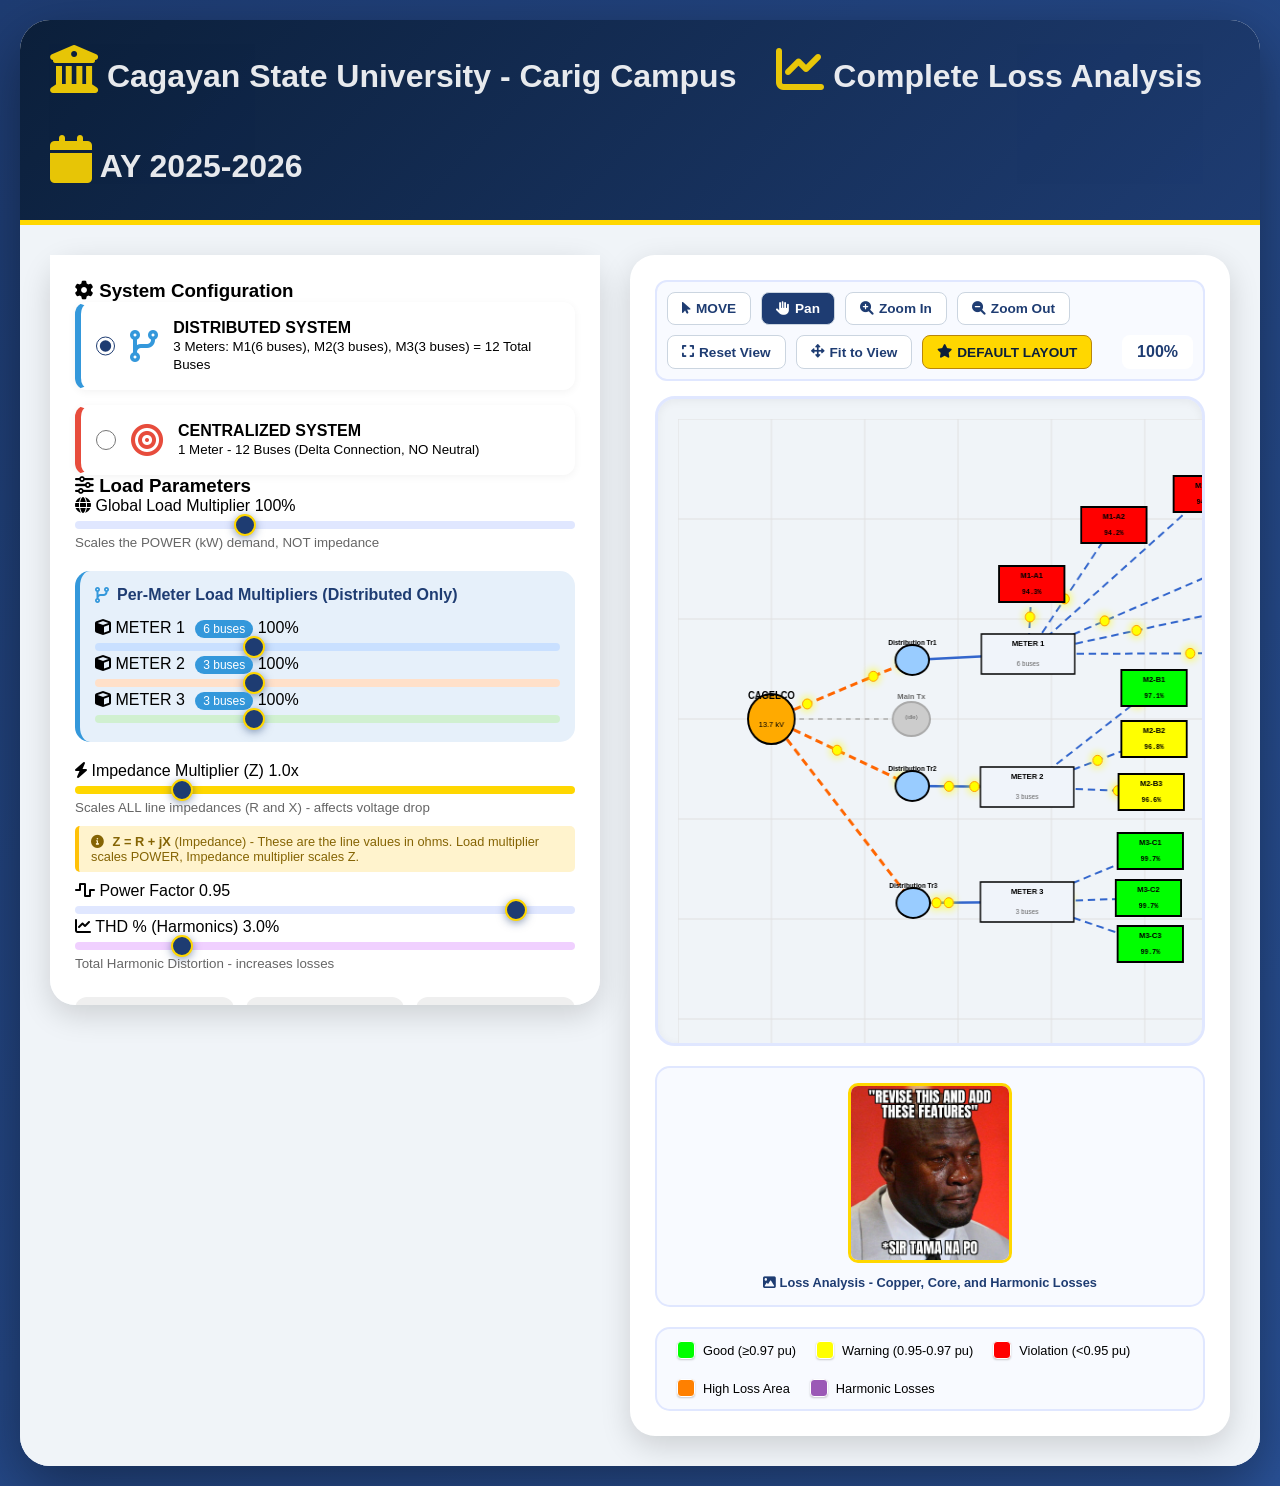
==== commit dbf1b232: "hfjhuyfhjgfyufyugyuiguiuo" ====
--- a/index.html
+++ b/index.html
@@ -11,11 +11,7 @@
     <div class="container">
         <div class="header">
             <h1>
-                <i class="fas fa-bolt"></i>
-                CSU-Carig Power Flow - WITH IMPEDANCE MULTIPLIER
-                <span class="badge">750 kVA</span>
-                <span class="base-kv-badge">13.7 kV Base</span>
-            </h1>
+ 
             <div class="subtitle">
                 <span><i class="fas fa-university"></i> Cagayan State University - Carig Campus</span>
                 <span><i class="fas fa-chart-line"></i> Complete Loss Analysis</span>
